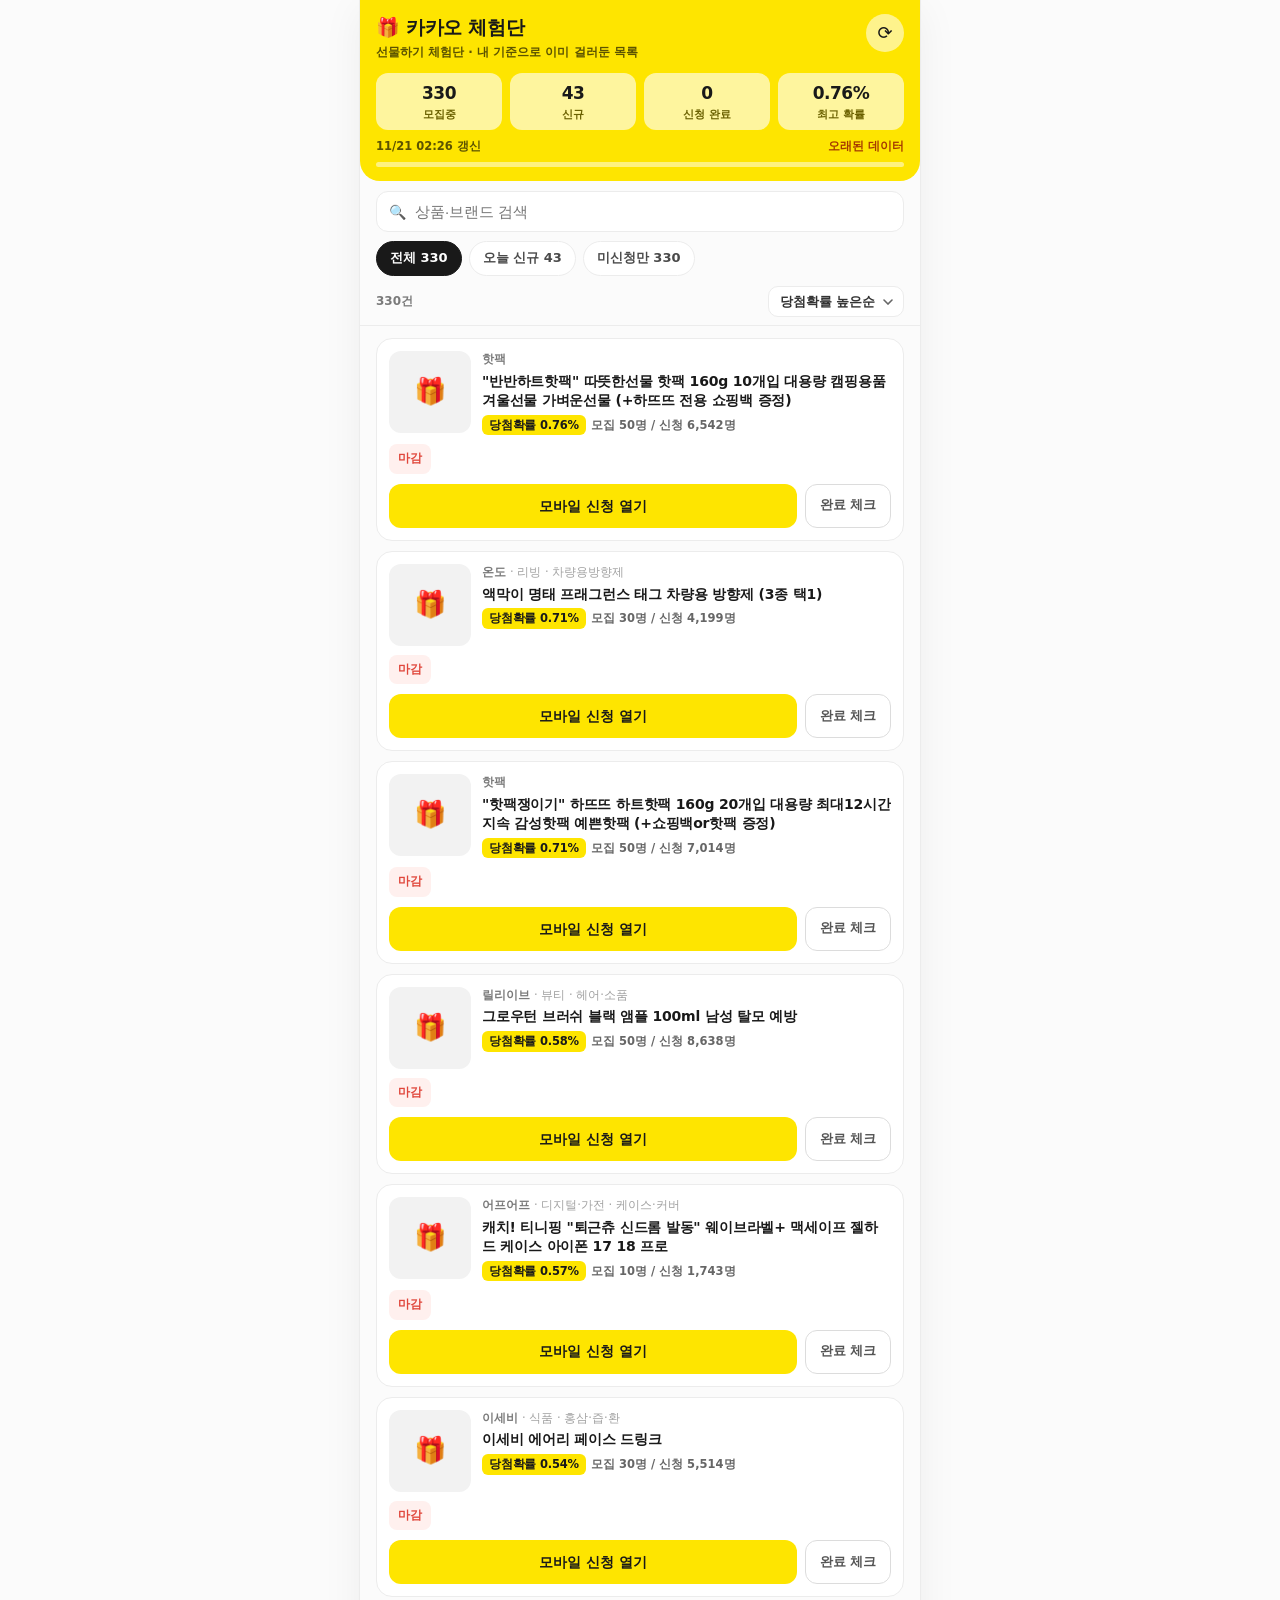
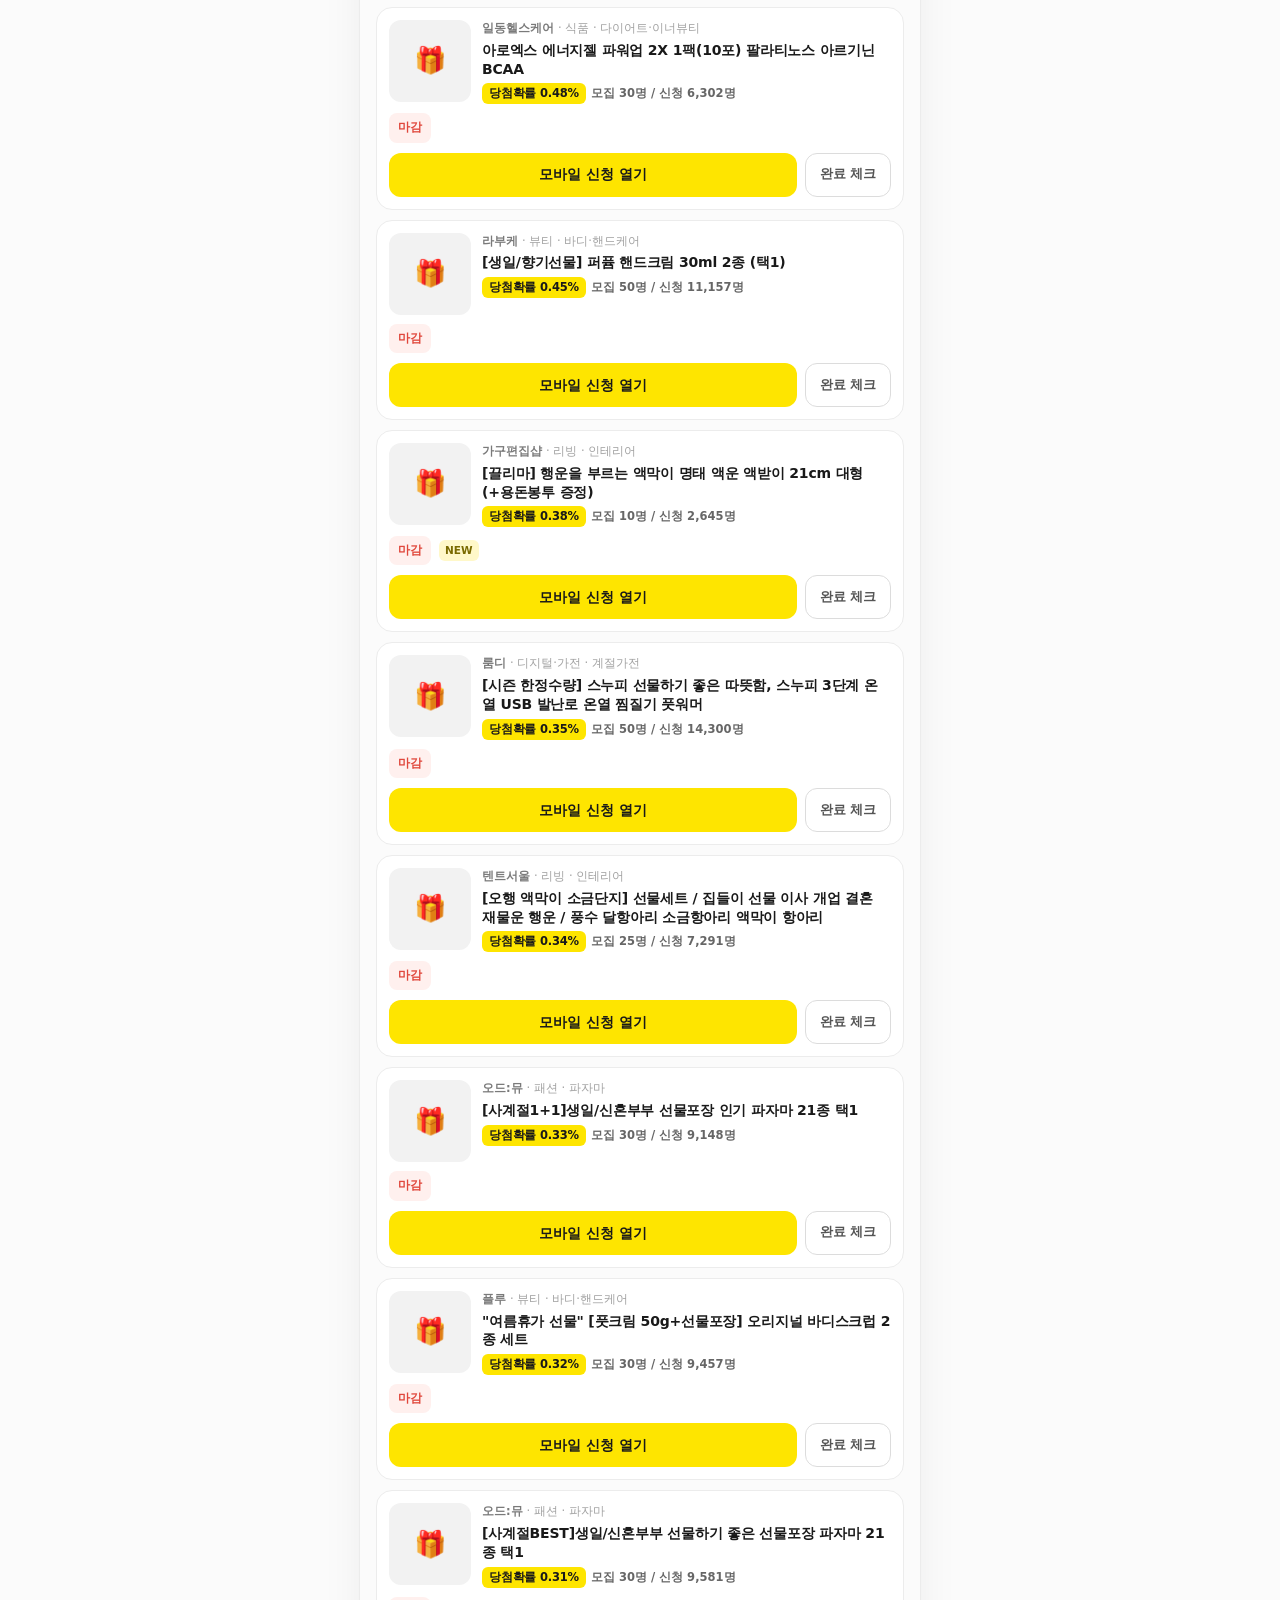
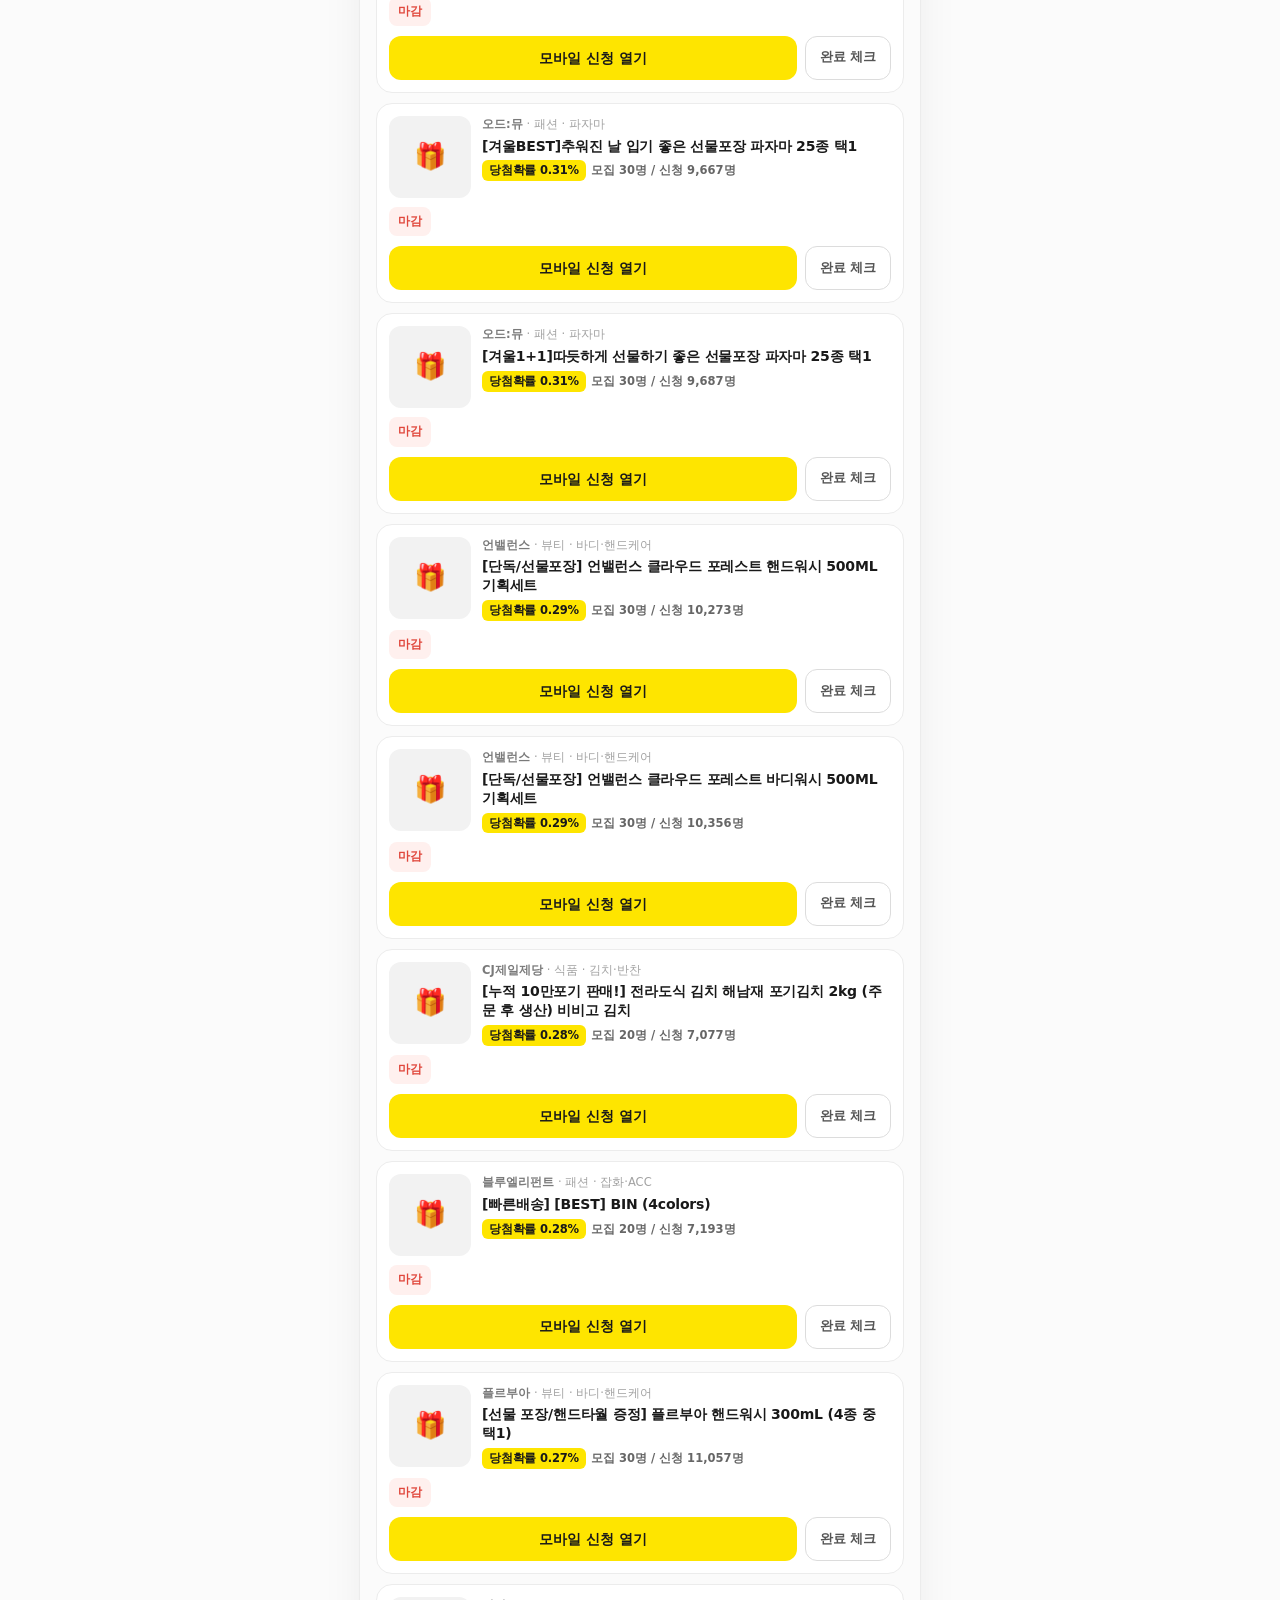
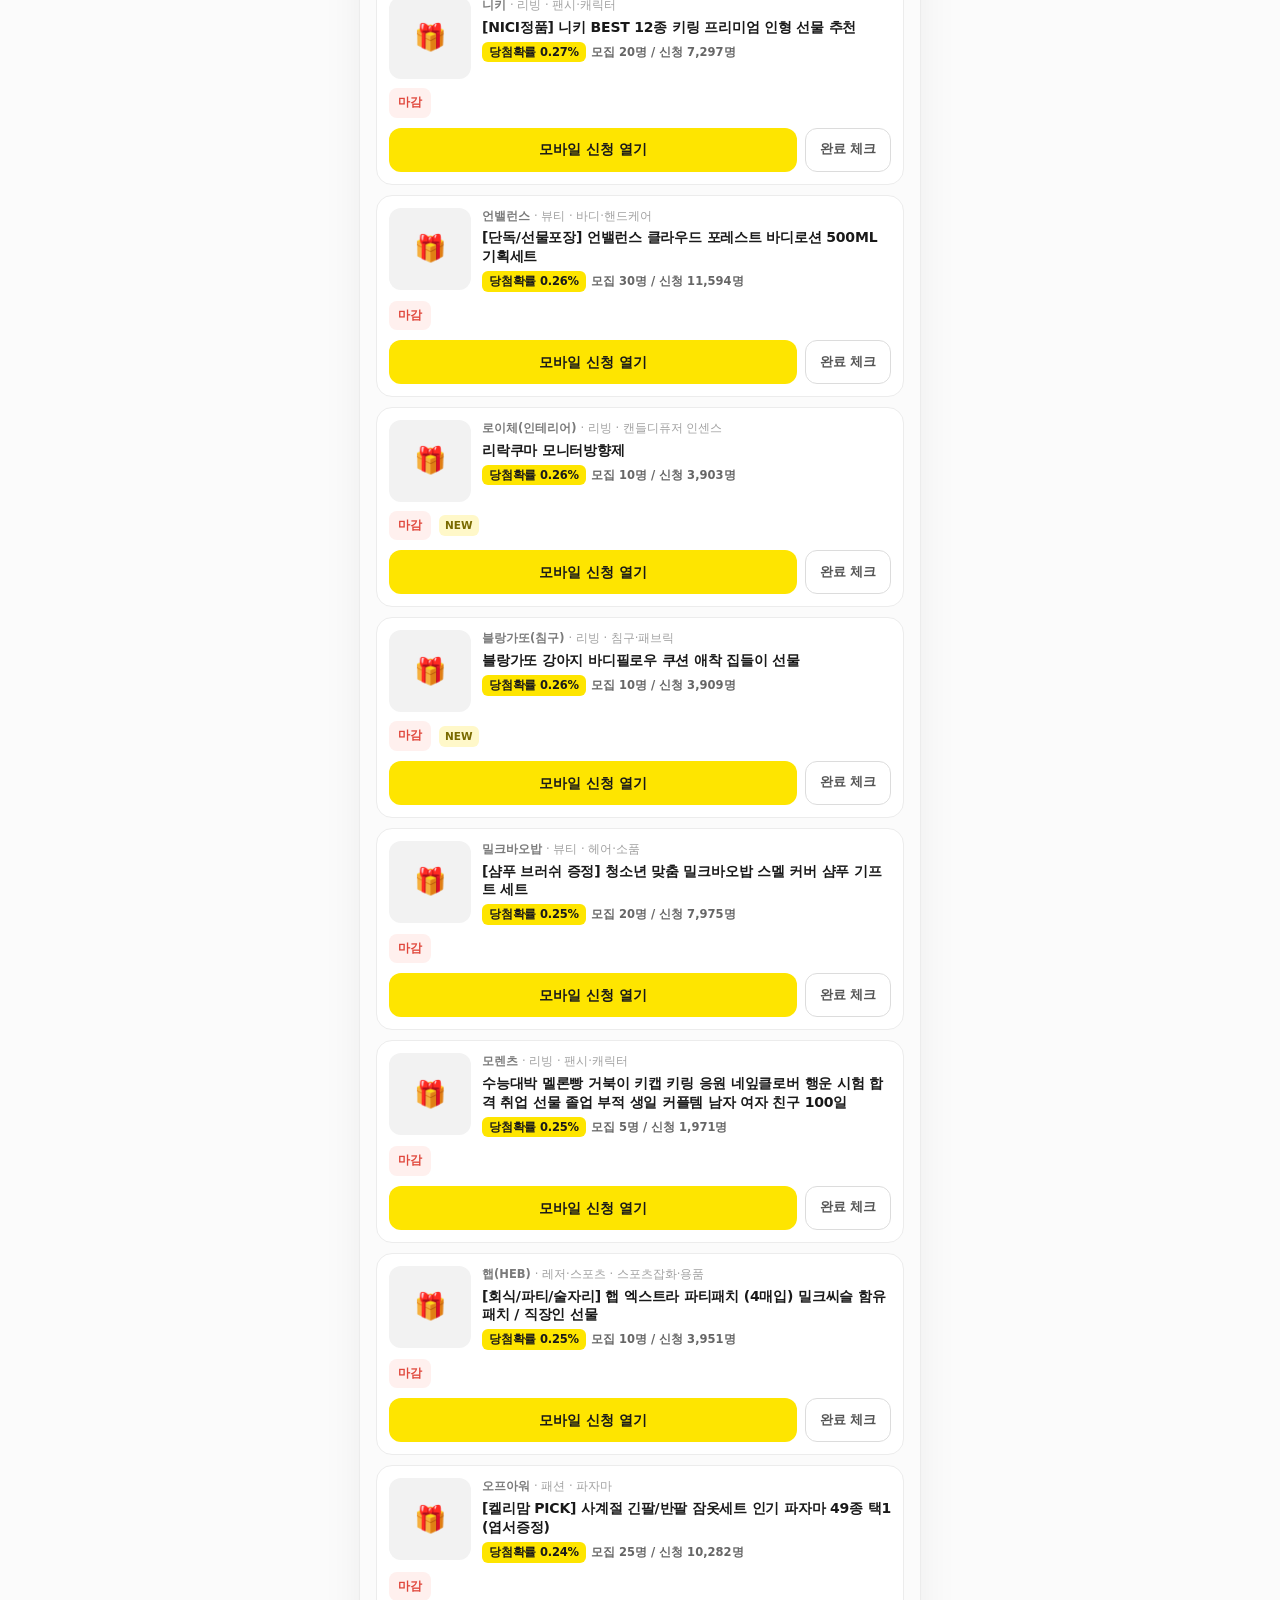
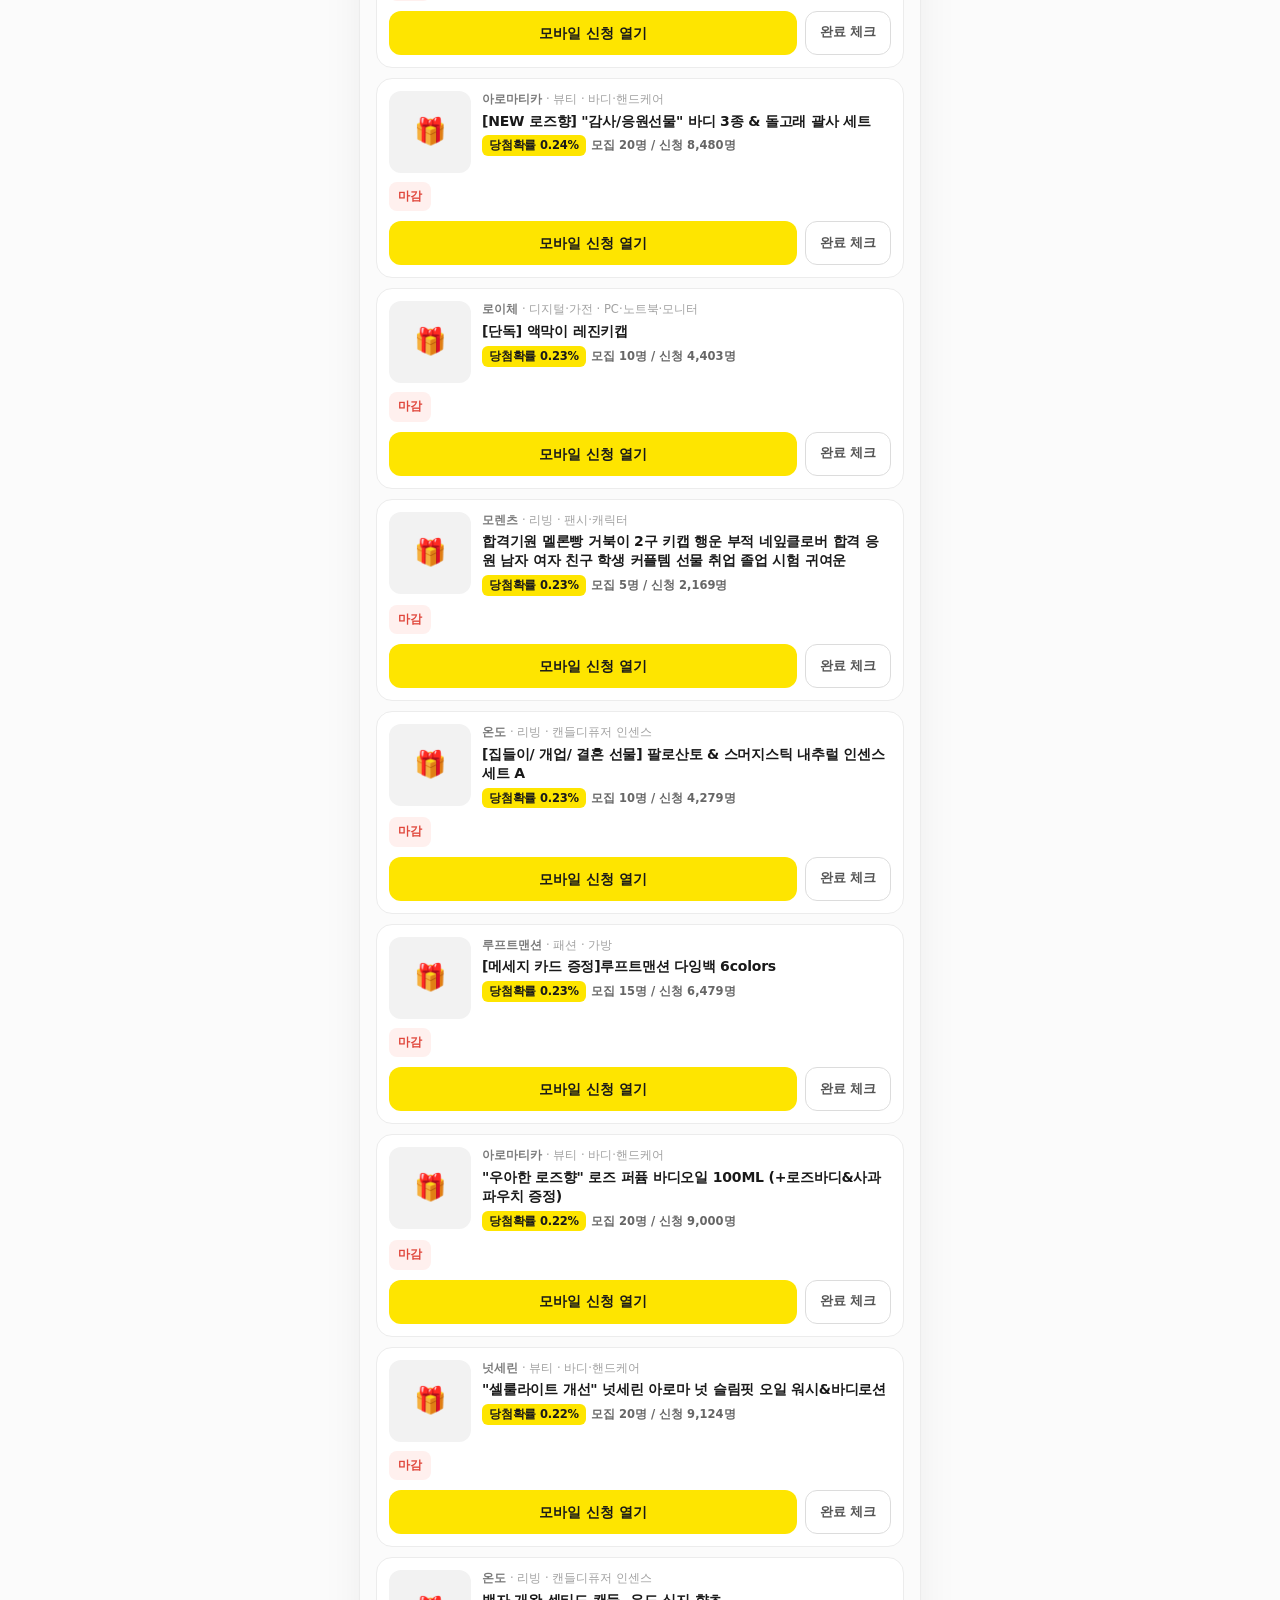
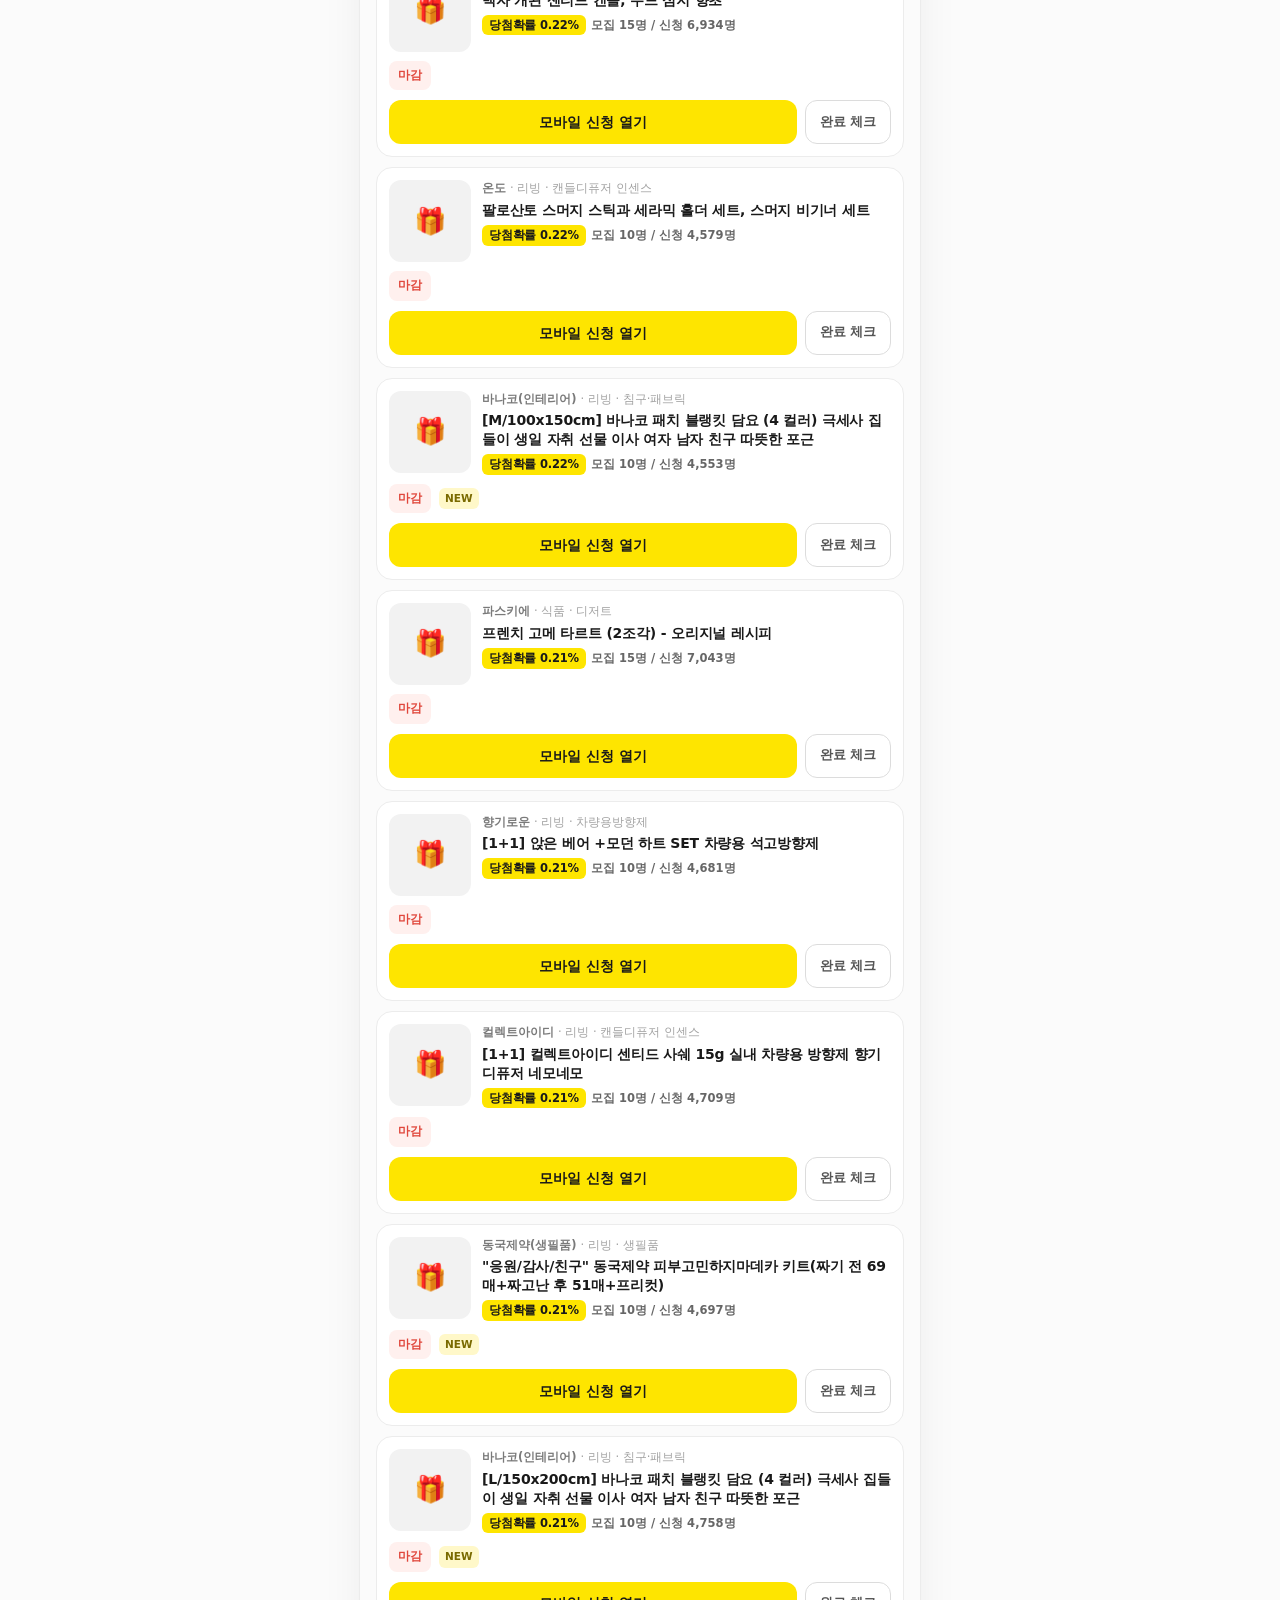
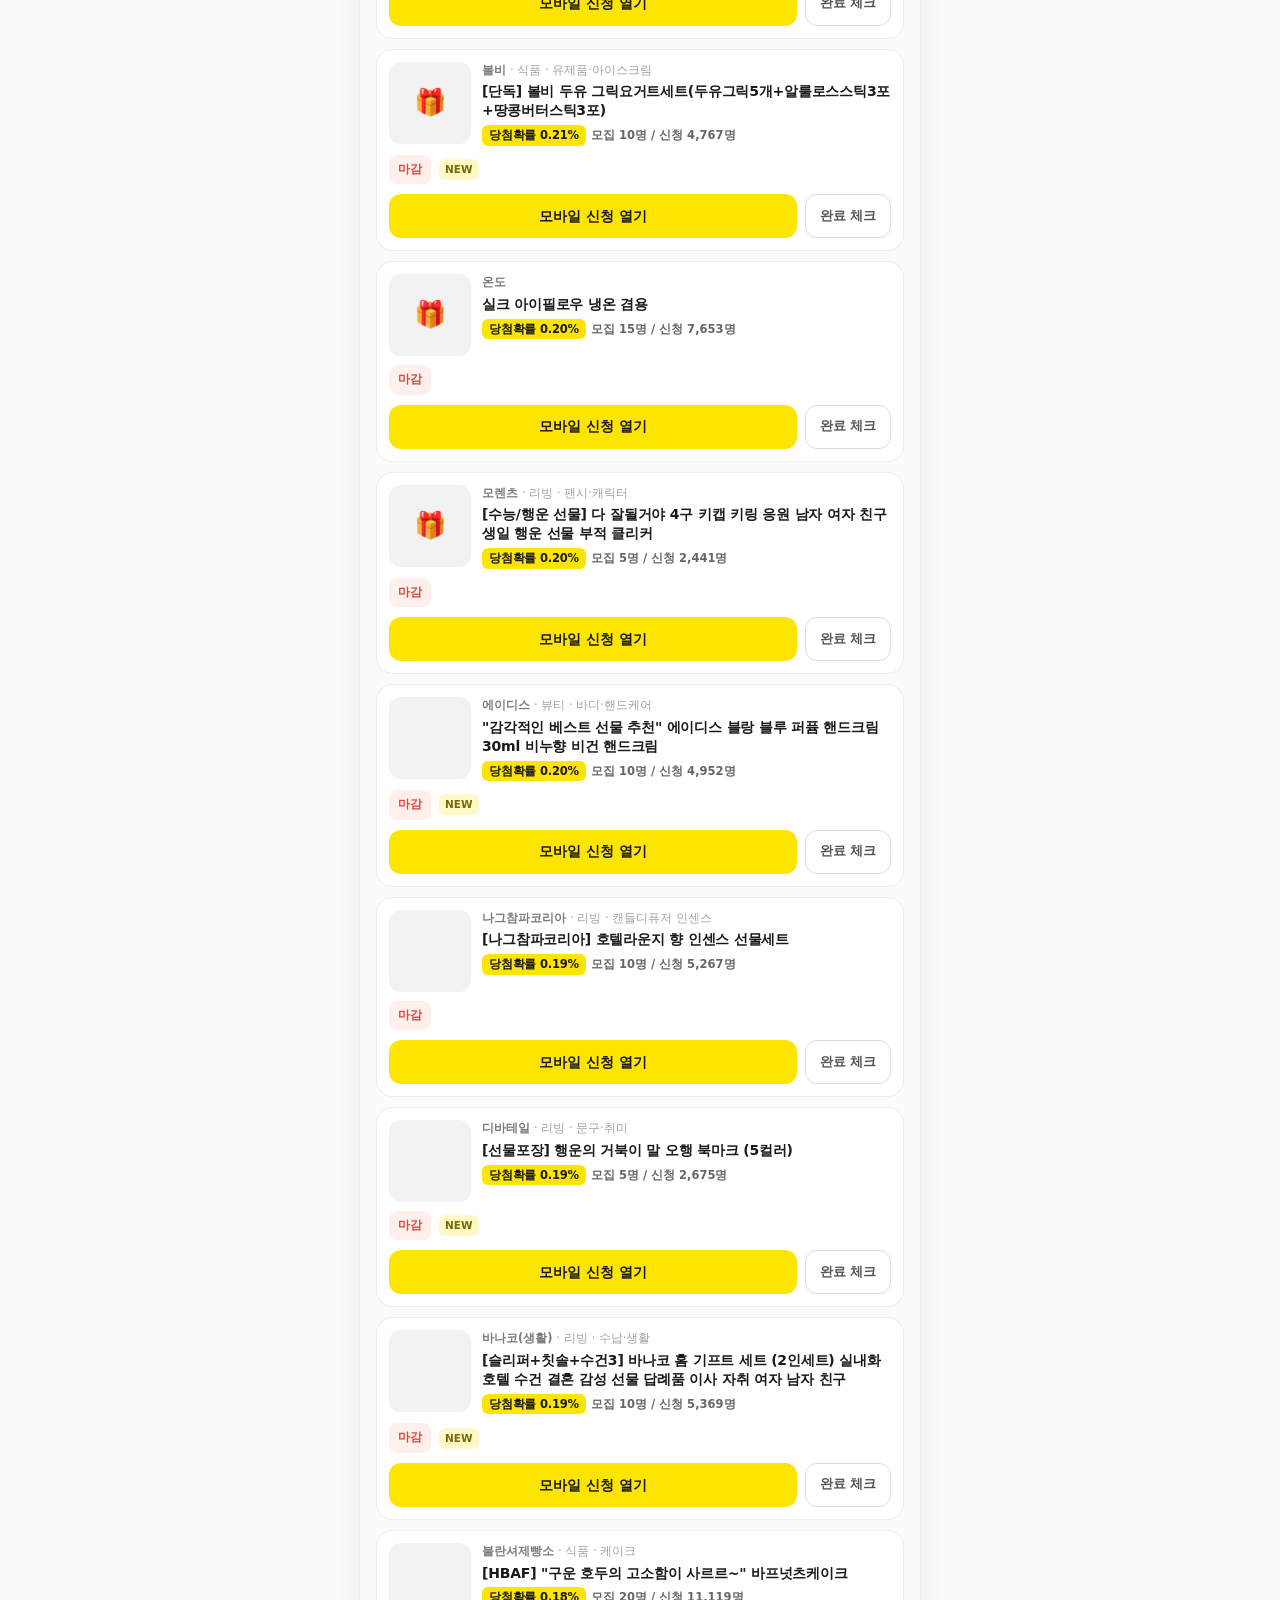
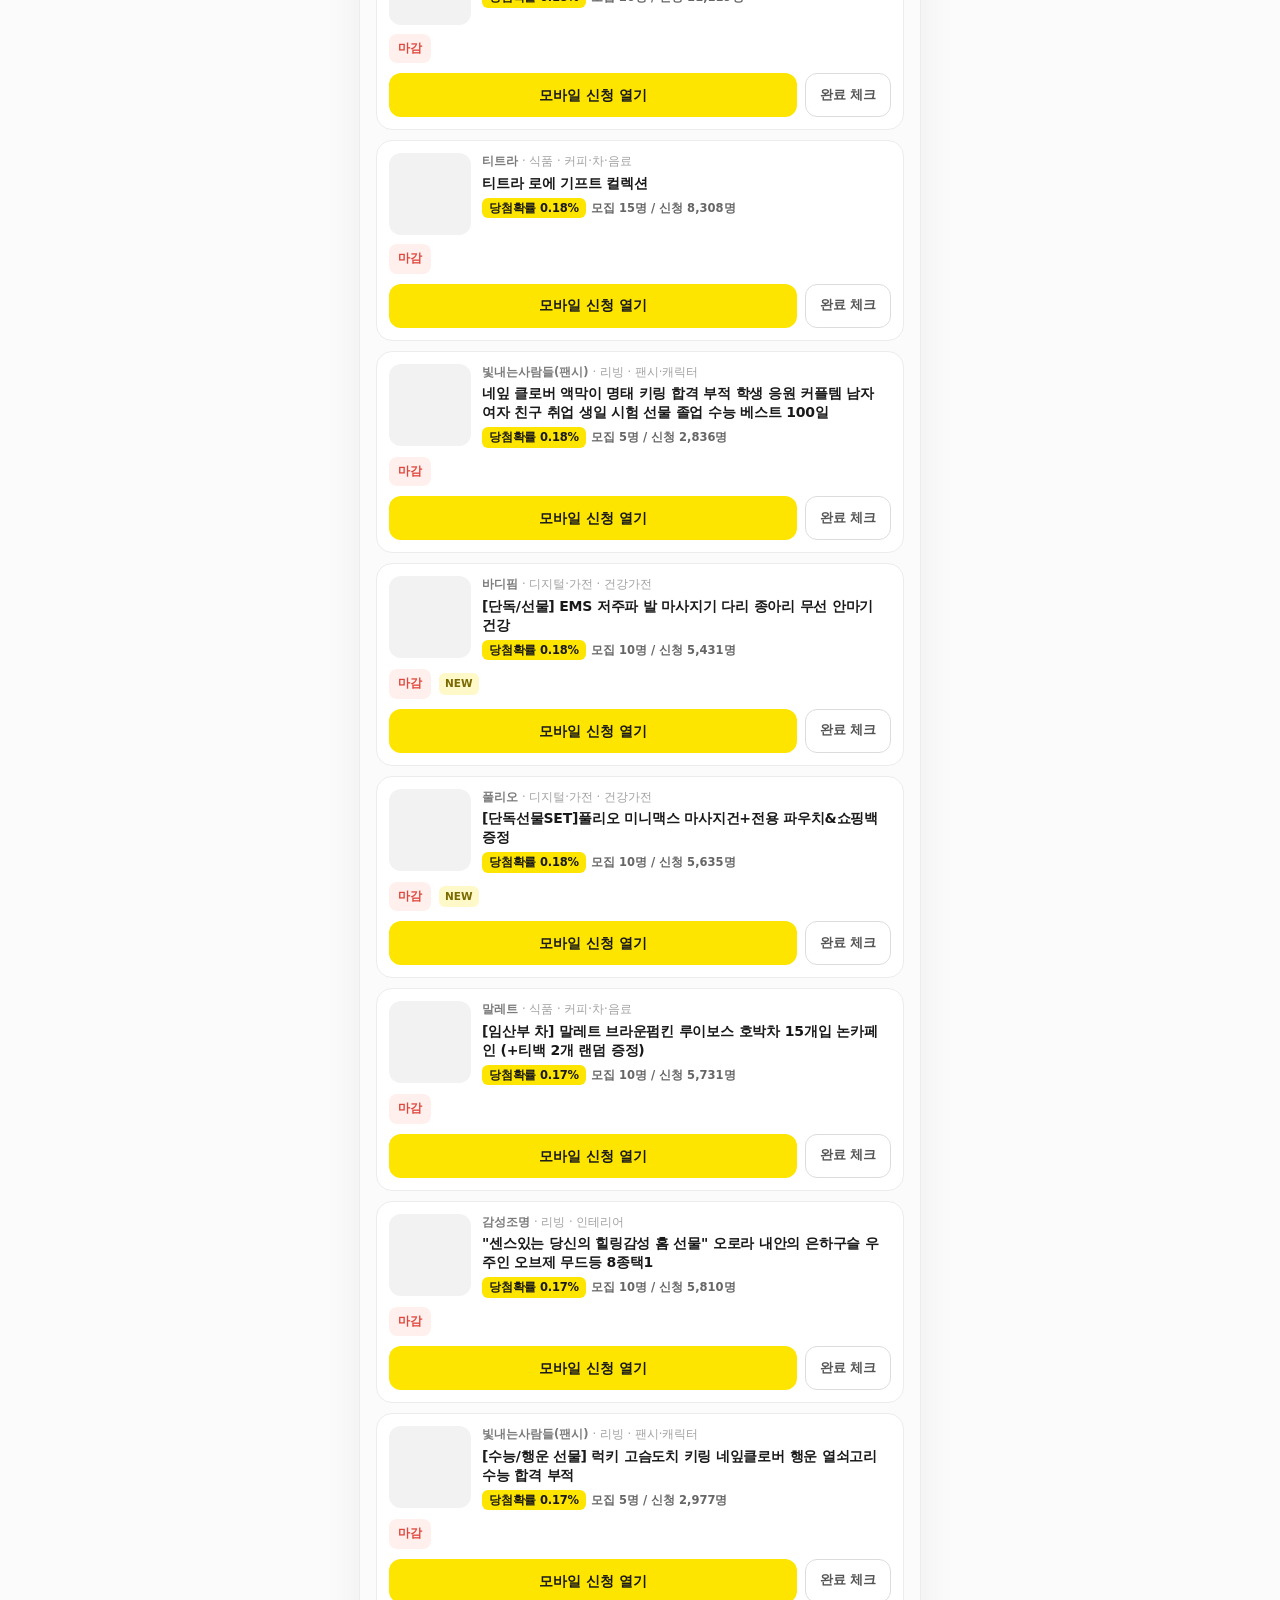
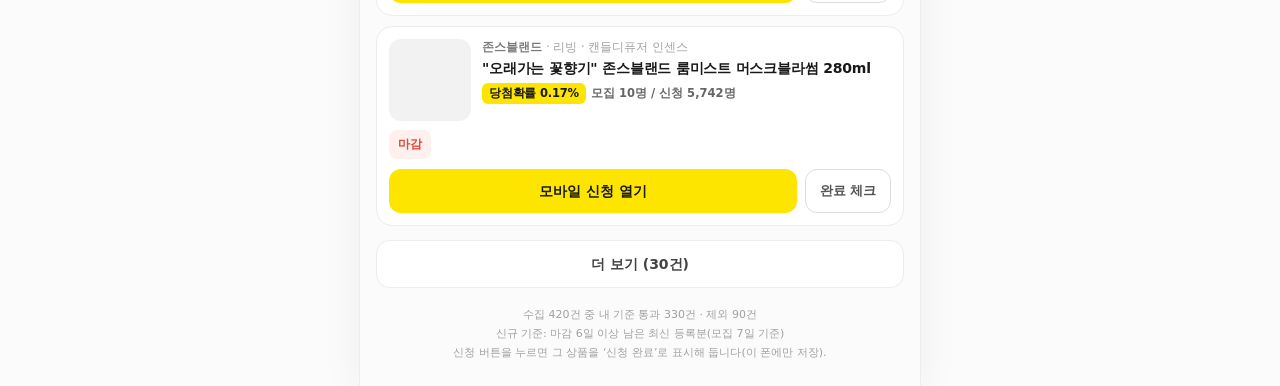
==== index.html @ 6af4c64e "feat: 카카오 체험단 모바일 피드 웹앱 (PWA·자동 갱신 스크립트 포함)" ====
<!doctype html>
<html lang="ko">
<head>
<meta charset="utf-8">
<meta name="viewport" content="width=device-width, initial-scale=1, viewport-fit=cover">
<meta name="theme-color" content="#FEE500">
<meta name="description" content="카카오 선물하기 체험단 모집 목록을 당첨확률·마감일과 함께 보는 모바일 피드">
<title>카카오 체험단 피드</title>
<link rel="manifest" href="manifest.json">
<link rel="icon" href="icons/icon.svg" type="image/svg+xml">
<link rel="apple-touch-icon" href="icons/icon-192.png">
<meta name="apple-mobile-web-app-capable" content="yes">
<meta name="apple-mobile-web-app-title" content="체험단">
<link rel="stylesheet" href="styles.css">
</head>
<body>
<header>
  <div class="hd-row">
    <div>
      <h1>🎁 카카오 체험단</h1>
      <p class="sub">선물하기 체험단 · 내 기준으로 이미 걸러둔 목록</p>
    </div>
    <button id="refresh" type="button" aria-label="새로고침" title="새로고침">⟳</button>
  </div>
  <div class="stats">
    <div class="stat"><span class="v" id="stTotal">–</span><span class="k">모집중</span></div>
    <div class="stat"><span class="v" id="stNew">–</span><span class="k">신규</span></div>
    <div class="stat"><span class="v" id="stDone">0</span><span class="k">신청 완료</span></div>
    <div class="stat"><span class="v" id="stBest">–</span><span class="k">최고 확률</span></div>
  </div>
  <div class="meta">
    <span id="updatedAt">불러오는 중…</span>
    <span id="staleNote" class="warn" hidden>오래된 데이터</span>
  </div>
  <div class="bar" aria-hidden="true"><i id="progressBar"></i></div>
</header>

<div class="toolbar">
  <div class="search" id="searchWrap">
    <span class="ico" aria-hidden="true">🔍</span>
    <input id="q" type="search" placeholder="상품·브랜드 검색" autocomplete="off" enterkeyhint="search" aria-label="검색">
    <button class="clear" id="qClear" type="button" aria-label="검색어 지우기">✕</button>
  </div>
  <div class="chips" role="tablist" aria-label="필터">
    <button class="chip on" type="button" role="tab" aria-selected="true" data-filter="all">전체 <b id="cAll">0</b></button>
    <button class="chip" type="button" role="tab" aria-selected="false" data-filter="new">오늘 신규 <b id="cNew">0</b></button>
    <button class="chip" type="button" role="tab" aria-selected="false" data-filter="todo">미신청만 <b id="cTodo">0</b></button>
  </div>
  <div class="sortrow">
    <span class="count" id="shownCount">–</span>
    <select id="sort" aria-label="정렬">
      <option value="rate">당첨확률 높은순</option>
      <option value="recruit">모집인원 많은순</option>
      <option value="deadline">마감임박순</option>
    </select>
  </div>
</div>

<main id="list" aria-live="polite"></main>
<div class="empty" id="empty" hidden></div>
<button id="more" type="button" hidden>더 보기</button>
<noscript><p class="empty">이 페이지는 자바스크립트가 필요합니다.</p></noscript>
<footer id="foot"></footer>
<div id="toast" role="status" aria-live="polite"></div>

<script src="app.js" defer></script>
</body>
</html>
---- styles.css ----
/* 카카오 체험단 피드 — 스타일 (모바일 퍼스트, 화이트 + 카카오 옐로우) */
:root{
  --kakao:#FEE500; --kakao-dark:#F2D500; --ink:#191919; --muted:#7a7a7a;
  --line:#ececec; --bg:#fbfbfb; --card:#ffffff; --red:#e0473c; --green:#12805c;
  --safe-b: env(safe-area-inset-bottom, 0px);
}
*{box-sizing:border-box;-webkit-tap-highlight-color:transparent}
html,body{margin:0;padding:0}
body{
  background:var(--bg); color:var(--ink);
  max-width:560px; margin:0 auto;
  font-family:-apple-system,BlinkMacSystemFont,"Apple SD Gothic Neo","Malgun Gothic","Noto Sans KR",system-ui,sans-serif;
  font-size:15px; line-height:1.45;
  -webkit-text-size-adjust:100%;
  padding-bottom:calc(24px + var(--safe-b));
}
@media (min-width:600px){
  body{box-shadow:0 0 0 1px var(--line), 0 8px 40px rgba(0,0,0,.06); min-height:100vh}
}
a{color:inherit;text-decoration:none}
button{font:inherit;color:inherit}

/* ── 헤더 ───────────────────────────── */
header{
  background:var(--kakao);
  padding:calc(env(safe-area-inset-top,0px) + 14px) 16px 14px;
  border-radius:0 0 20px 20px;
}
.hd-row{display:flex;align-items:flex-start;justify-content:space-between;gap:10px}
h1{margin:0;font-size:19px;font-weight:800;letter-spacing:-.3px}
.sub{margin:2px 0 0;font-size:12px;color:#5c5300;font-weight:600}
#refresh{
  flex:0 0 auto;width:38px;height:38px;border-radius:50%;border:0;
  background:rgba(255,255,255,.55);font-size:18px;line-height:1;
  display:flex;align-items:center;justify-content:center;transition:transform .3s
}
#refresh.spin{transform:rotate(360deg)}
.stats{display:grid;grid-template-columns:repeat(4,1fr);gap:8px;margin-top:12px}
.stat{background:rgba(255,255,255,.62);border-radius:12px;padding:8px 6px;text-align:center}
.stat .v{display:block;font-size:17px;font-weight:800;letter-spacing:-.5px}
.stat .k{display:block;font-size:10.5px;color:#6b6100;font-weight:600;margin-top:1px}
.meta{display:flex;justify-content:space-between;gap:8px;margin-top:8px;font-size:11.5px;color:#5c5300;font-weight:600}
.meta .warn{color:#a63a00}
.bar{height:5px;border-radius:3px;background:rgba(255,255,255,.5);margin-top:8px;overflow:hidden}
.bar > i{display:block;height:100%;width:0;background:var(--ink);border-radius:3px;transition:width .3s}

/* ── 툴바 ───────────────────────────── */
.toolbar{
  position:sticky; top:0; z-index:20; background:var(--bg);
  padding:10px 16px 8px; border-bottom:1px solid var(--line);
}
.search{position:relative}
.search input{
  width:100%; padding:11px 36px 11px 38px; border:1px solid var(--line); border-radius:12px;
  background:#fff; font-size:15px; outline:none; color:var(--ink)
}
.search input:focus{border-color:var(--kakao-dark); box-shadow:0 0 0 3px rgba(254,229,0,.35)}
.search .ico{position:absolute;left:13px;top:50%;transform:translateY(-50%);font-size:14px;color:var(--muted)}
.search .clear{
  position:absolute;right:6px;top:50%;transform:translateY(-50%);width:28px;height:28px;border:0;
  background:transparent;color:var(--muted);font-size:16px;display:none
}
.search.has-text .clear{display:block}
.chips{display:flex;gap:7px;margin-top:9px;overflow-x:auto;scrollbar-width:none;padding-bottom:2px}
.chips::-webkit-scrollbar{display:none}
.chip{
  flex:0 0 auto; border:1px solid var(--line); background:#fff; color:#4a4a4a;
  border-radius:999px; padding:7px 13px; font-size:13px; font-weight:600; white-space:nowrap
}
.chip b{font-weight:800}
.chip.on{background:var(--ink); border-color:var(--ink); color:#fff}
.chip.on.new-on{background:var(--kakao); border-color:var(--kakao); color:var(--ink)}
.sortrow{display:flex;align-items:center;justify-content:space-between;gap:8px;margin-top:8px}
.count{font-size:12px;color:var(--muted);font-weight:600}
select{
  appearance:none; -webkit-appearance:none; border:1px solid var(--line); background:#fff; border-radius:10px;
  padding:7px 28px 7px 11px; font-size:13px; font-weight:600; color:#333;
  background-image:url("data:image/svg+xml;utf8,<svg xmlns='http://www.w3.org/2000/svg' width='10' height='6'><path d='M1 1l4 4 4-4' stroke='%23666' stroke-width='1.6' fill='none' stroke-linecap='round'/></svg>");
  background-repeat:no-repeat; background-position:right 10px center
}

/* ── 카드 ───────────────────────────── */
main{padding:12px 16px 0; display:flex; flex-direction:column; gap:10px}
.card{
  background:var(--card); border:1px solid var(--line); border-radius:16px; padding:12px;
  position:relative; overflow:hidden
}
.card.is-done{border-color:#d7eee5; background:#f7fffb}
.top{display:grid; grid-template-columns:82px minmax(0,1fr); gap:11px}
.thumb{
  width:82px; height:82px; border-radius:12px; object-fit:cover; background:#f2f2f2; display:block
}
.thumb-ph{
  width:82px;height:82px;border-radius:12px;background:#f2f2f2;display:flex;align-items:center;
  justify-content:center;font-size:26px
}
.info{min-width:0;display:flex;flex-direction:column;gap:4px}
.brand{
  font-size:11.5px;color:var(--muted);font-weight:700;display:flex;gap:4px;align-items:center;
  white-space:nowrap;overflow:hidden;text-overflow:ellipsis
}
.brand .cat{font-weight:500;color:#a2a2a2;overflow:hidden;text-overflow:ellipsis}
.title{
  margin:0; font-size:14px; font-weight:600; line-height:1.35; letter-spacing:-.2px;
  display:-webkit-box; -webkit-line-clamp:2; -webkit-box-orient:vertical; overflow:hidden
}
.nums{display:flex;flex-wrap:wrap;gap:5px;align-items:center;margin-top:1px}
.rate{
  background:var(--kakao); color:var(--ink); font-weight:800; font-size:11.5px;
  padding:2px 7px; border-radius:6px; letter-spacing:-.2px
}
.rate.low{background:#fff3c4}
.people{font-size:11.5px;color:#666;font-weight:600}
.row{display:flex;align-items:center;gap:8px;margin-top:9px}
.dday{
  font-size:12px;font-weight:800;color:#444;background:#f3f3f3;border-radius:8px;padding:6px 9px;white-space:nowrap
}
.dday.soon{background:#fff0ee;color:var(--red)}
.dday.today{background:var(--red);color:#fff}
.newtag{
  font-size:10.5px;font-weight:800;color:#7a6a00;background:#fff8c9;border-radius:6px;padding:3px 6px
}
.actions{display:grid;grid-template-columns:minmax(0,1fr) auto;gap:8px;margin-top:10px}
.open{
  display:flex;align-items:center;justify-content:center;gap:6px;min-height:44px;
  background:var(--kakao); border-radius:12px; font-size:14px; font-weight:800; color:var(--ink);
  border:0; transition:background .15s
}
.open:active{background:var(--kakao-dark)}
.toggle{
  min-width:86px;min-height:44px;border-radius:12px;border:1px solid #dcdcdc;background:#fff;
  font-size:13px;font-weight:700;color:#555;display:flex;align-items:center;justify-content:center;gap:4px;padding:0 12px
}
.toggle[aria-pressed="true"]{background:var(--green);border-color:var(--green);color:#fff}
.doneflag{
  position:absolute;top:0;right:0;background:var(--green);color:#fff;font-size:10.5px;font-weight:800;
  padding:3px 9px;border-radius:0 15px 0 10px
}

/* ── 하단 ───────────────────────────── */
#more{
  display:block;width:calc(100% - 32px);margin:14px 16px 8px;min-height:48px;border-radius:14px;
  border:1px solid var(--line);background:#fff;font-size:14px;font-weight:700;color:#444
}
#more[hidden]{display:none}
.empty{margin:36px 16px;text-align:center;color:var(--muted);font-size:13.5px;line-height:1.7}
.empty .big{font-size:30px;display:block;margin-bottom:8px}
footer{margin:18px 16px 0;color:#a0a0a0;font-size:11px;line-height:1.7;text-align:center}
footer a{color:#8a8a8a;text-decoration:underline}

#toast{
  position:fixed;left:50%;bottom:calc(20px + var(--safe-b));transform:translate(-50%,20px);
  background:rgba(25,25,25,.94);color:#fff;font-size:13px;font-weight:600;padding:11px 14px;
  border-radius:12px;display:flex;align-items:center;gap:12px;max-width:calc(100% - 32px);
  opacity:0;pointer-events:none;transition:opacity .2s,transform .2s;z-index:50
}
#toast.show{opacity:1;transform:translate(-50%,0);pointer-events:auto}
#toast button{background:none;border:0;color:var(--kakao);font-weight:800;font-size:13px;padding:0}
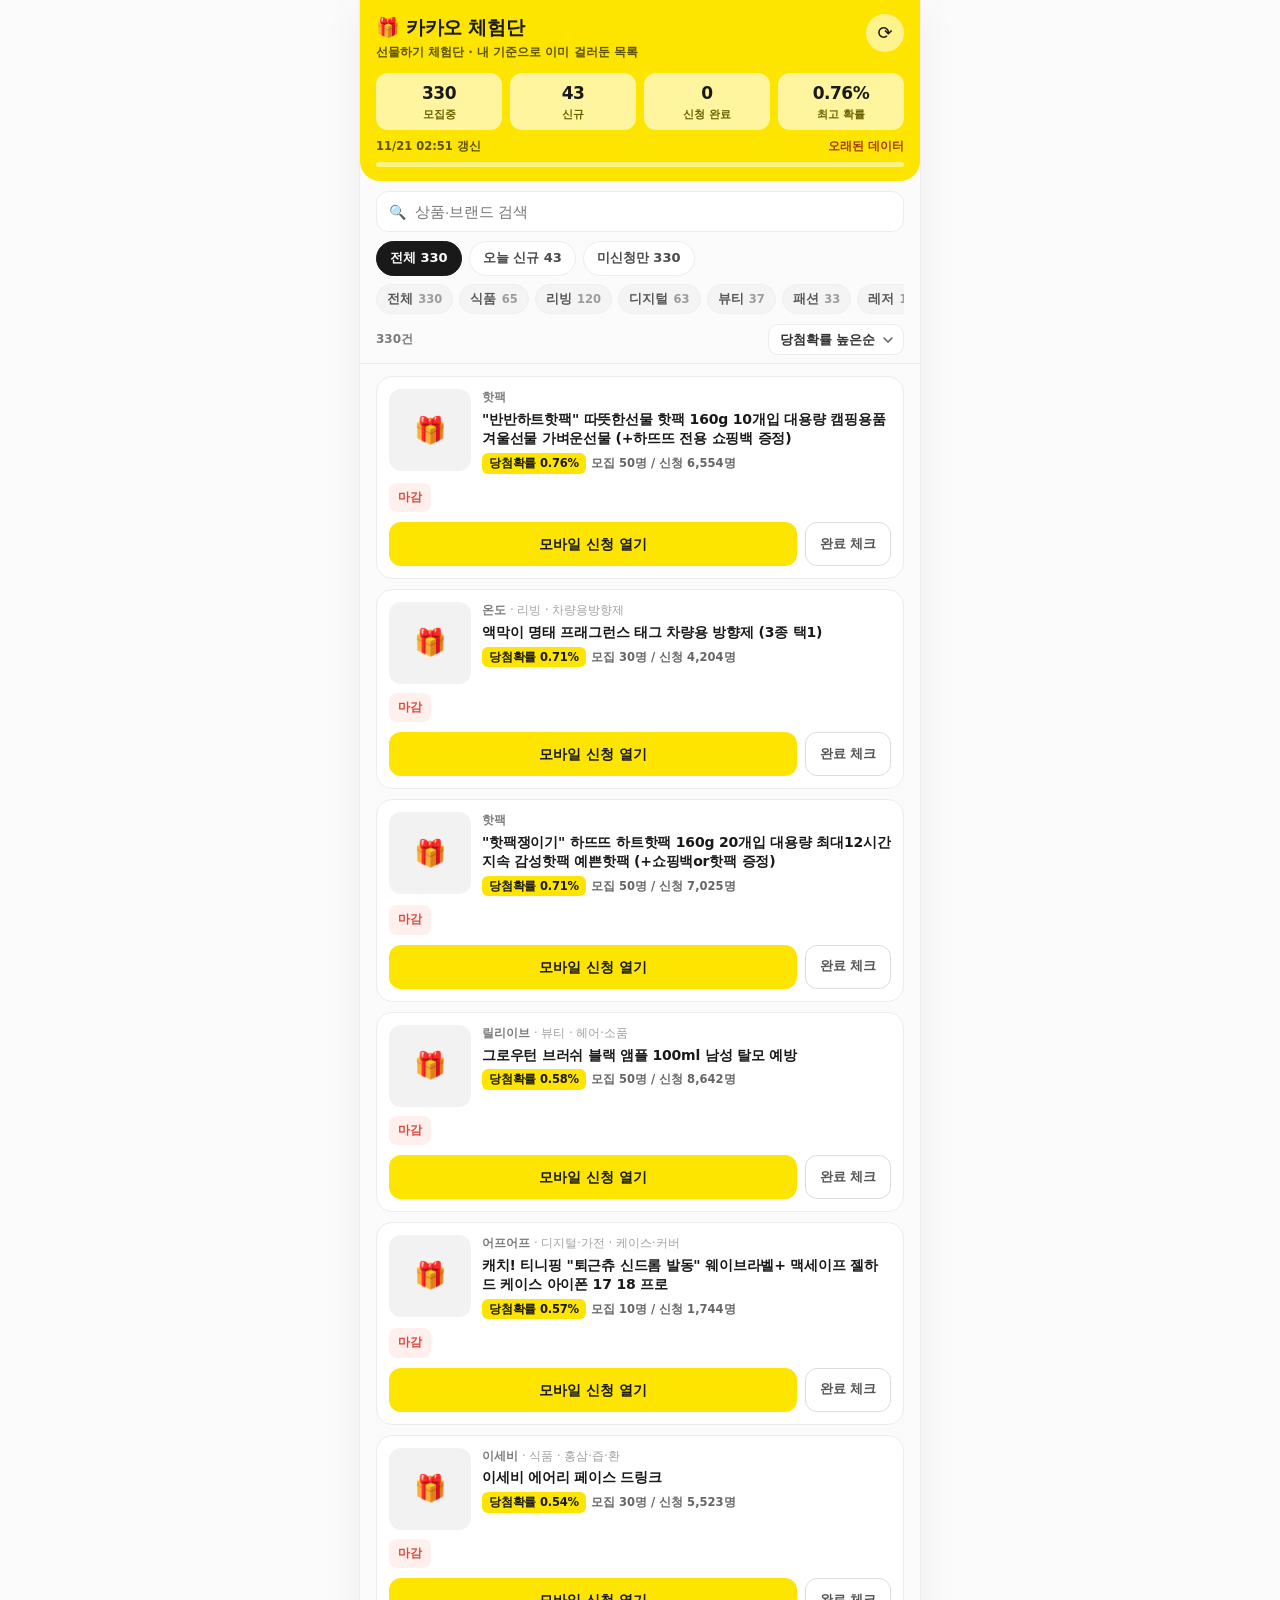
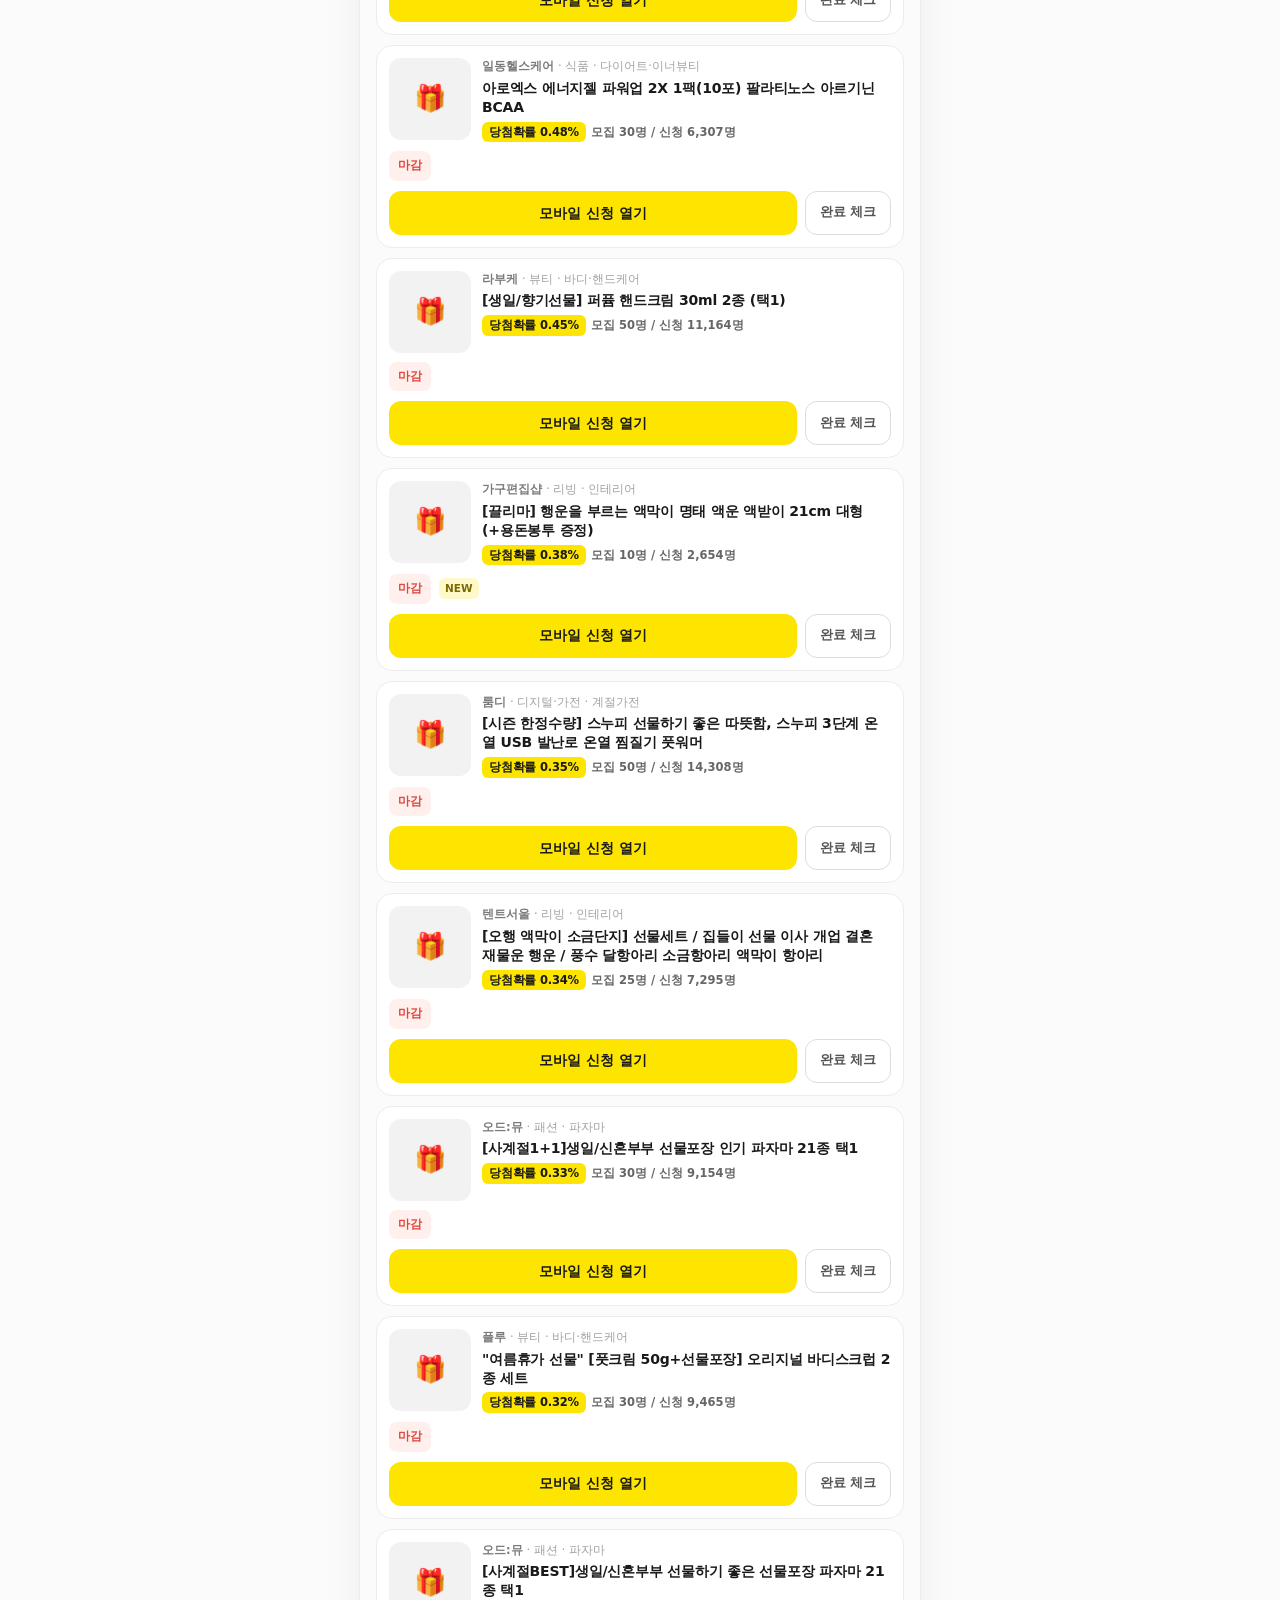
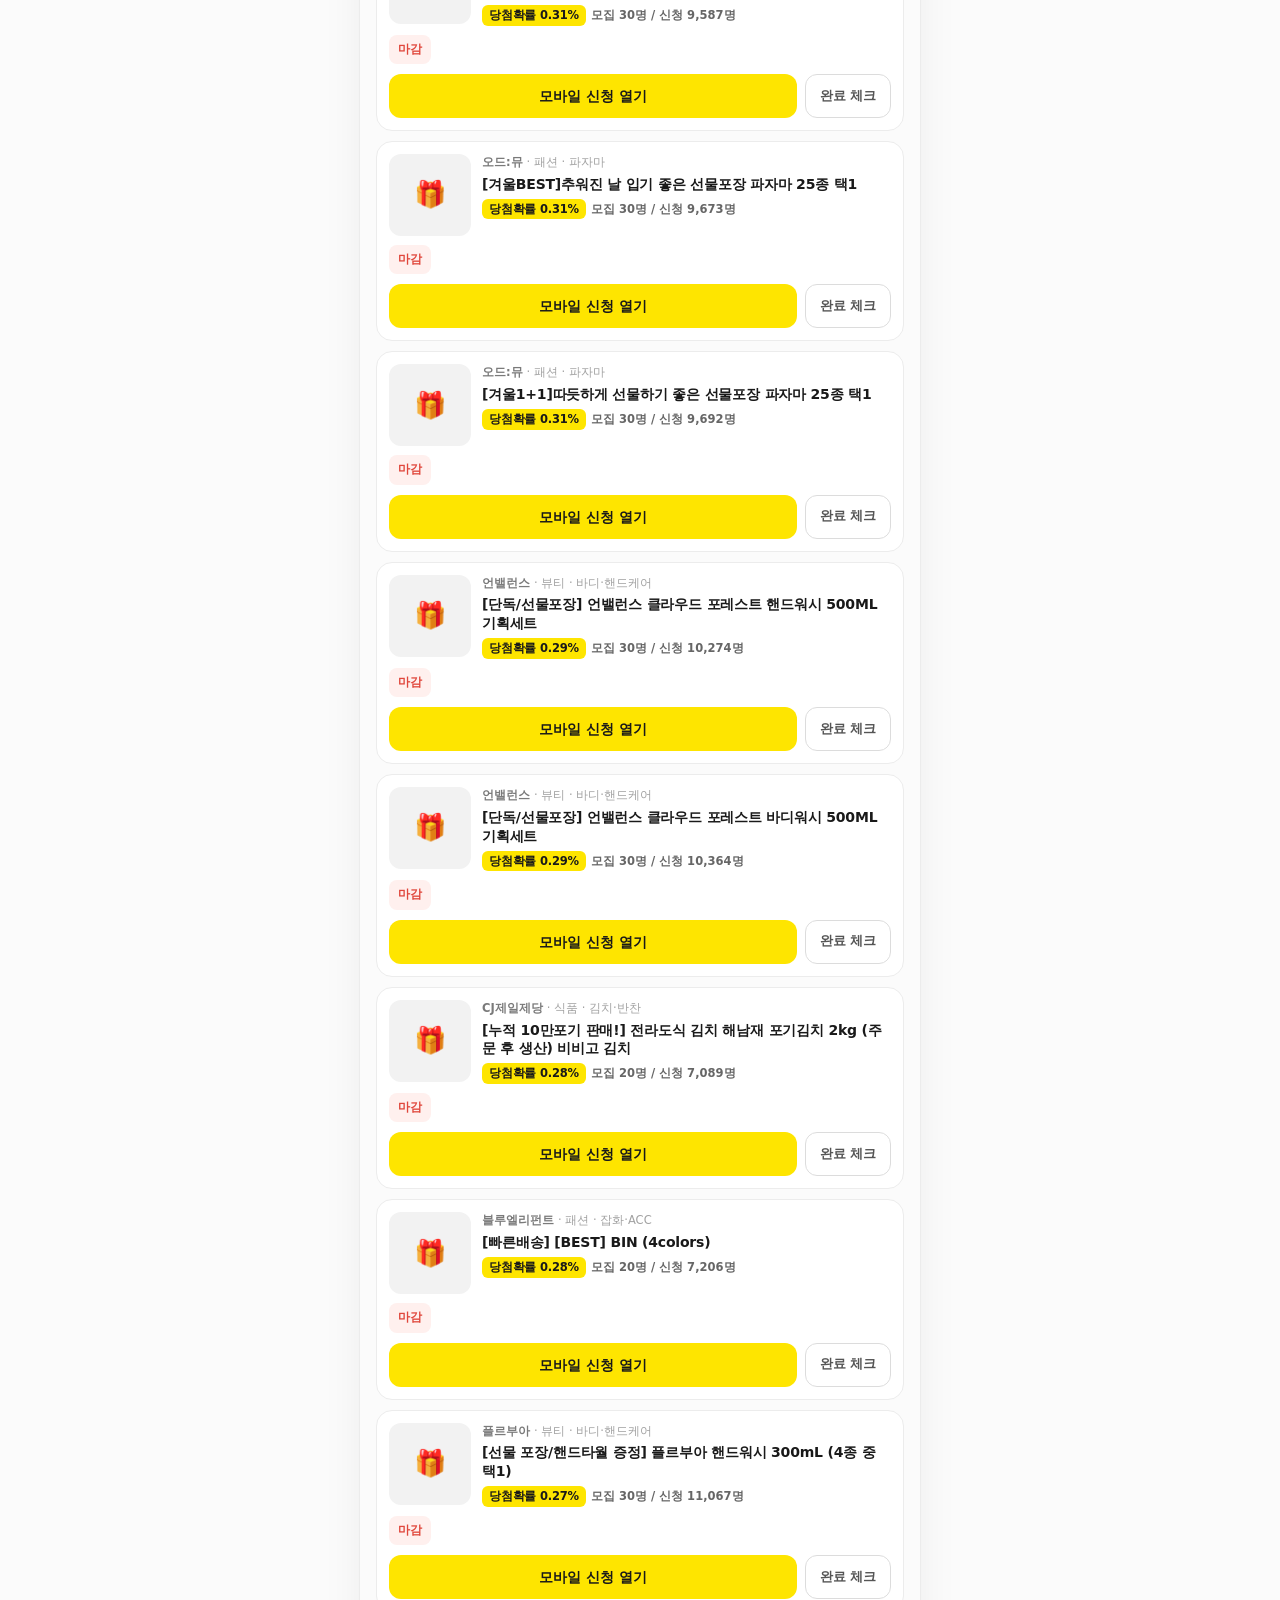
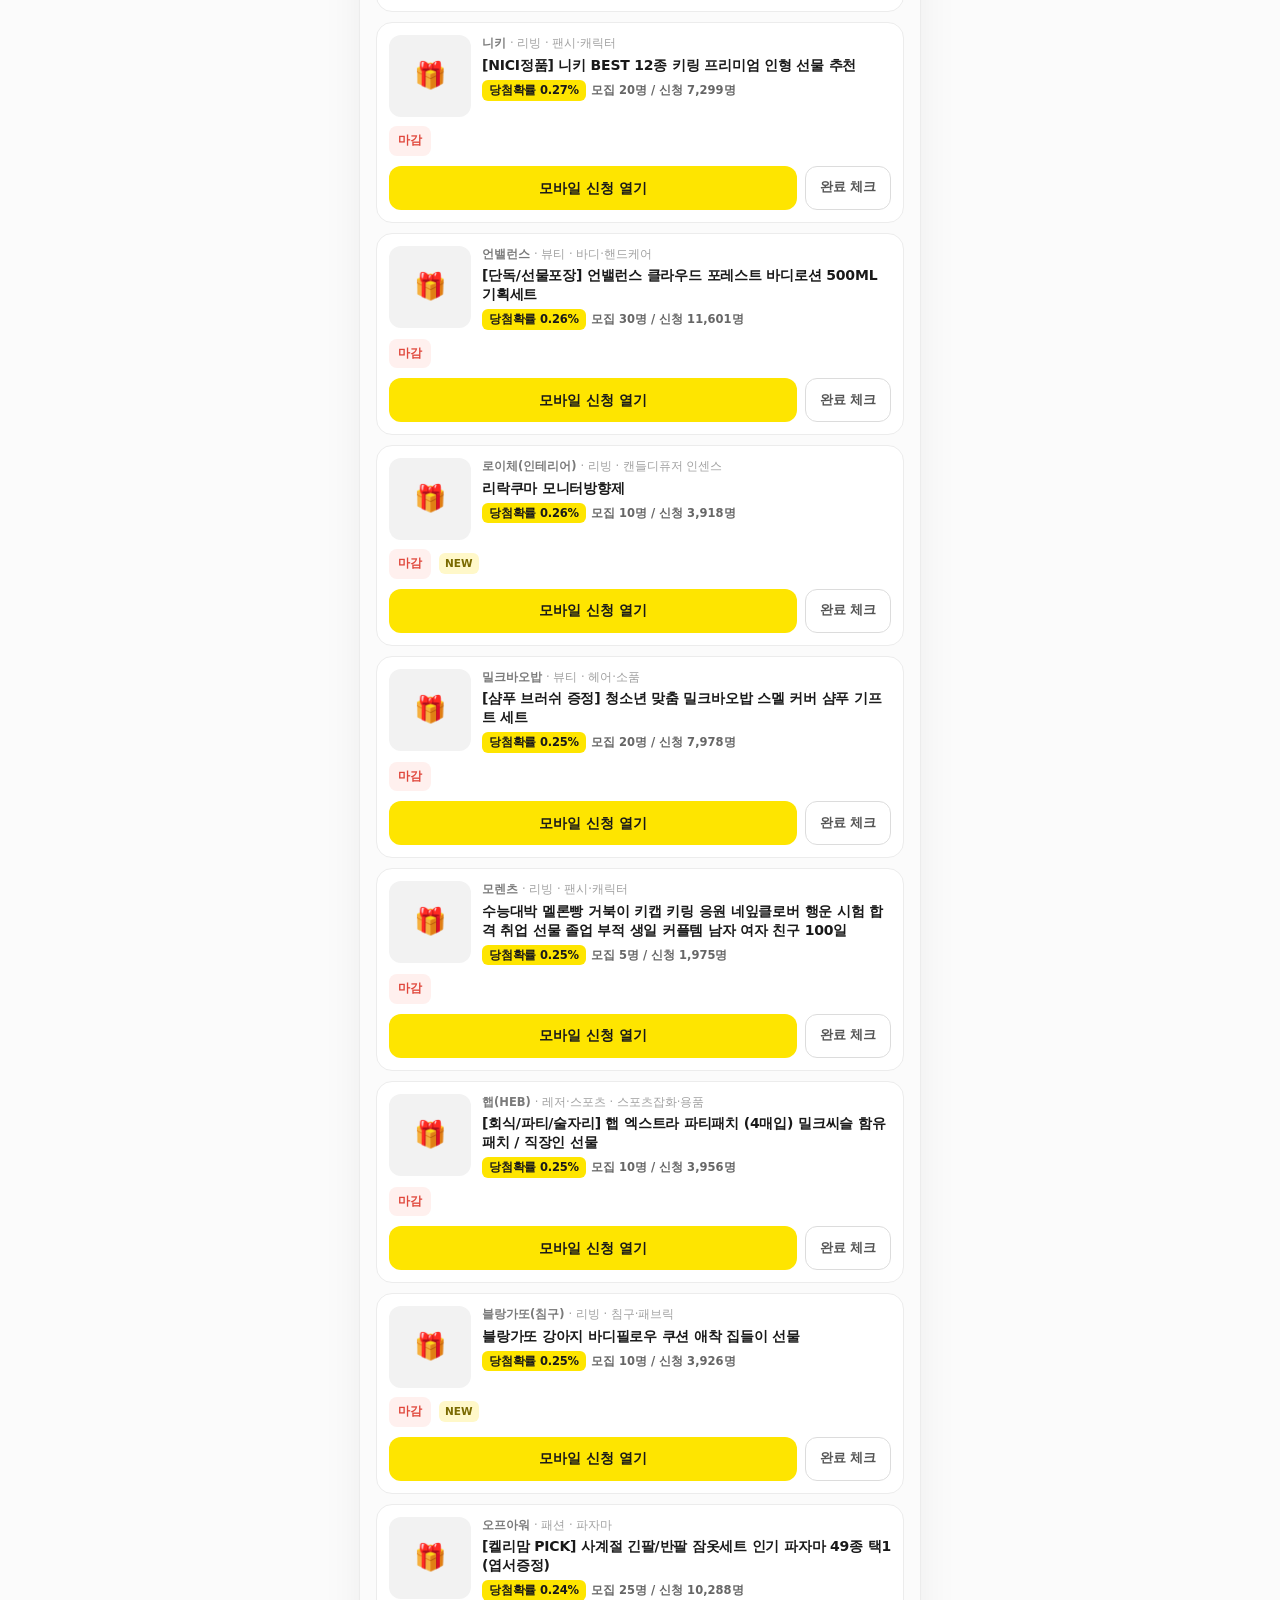
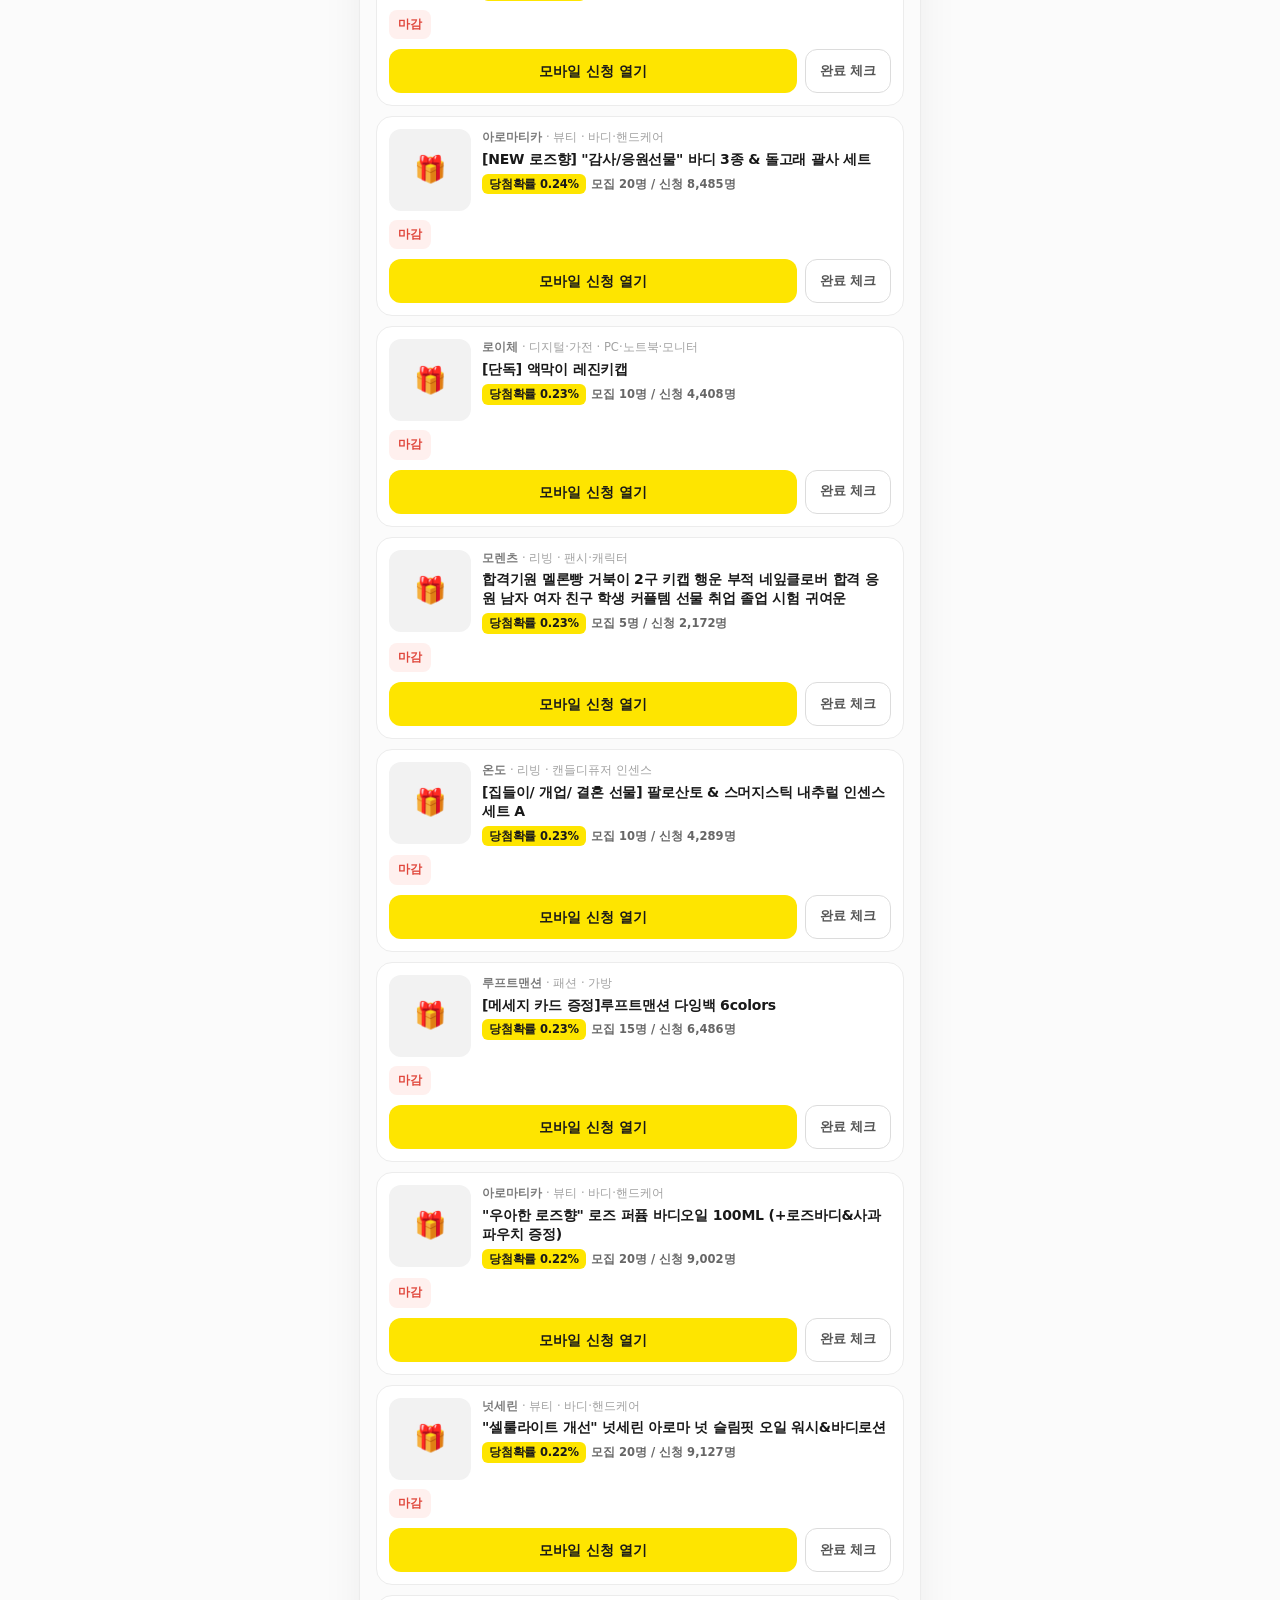
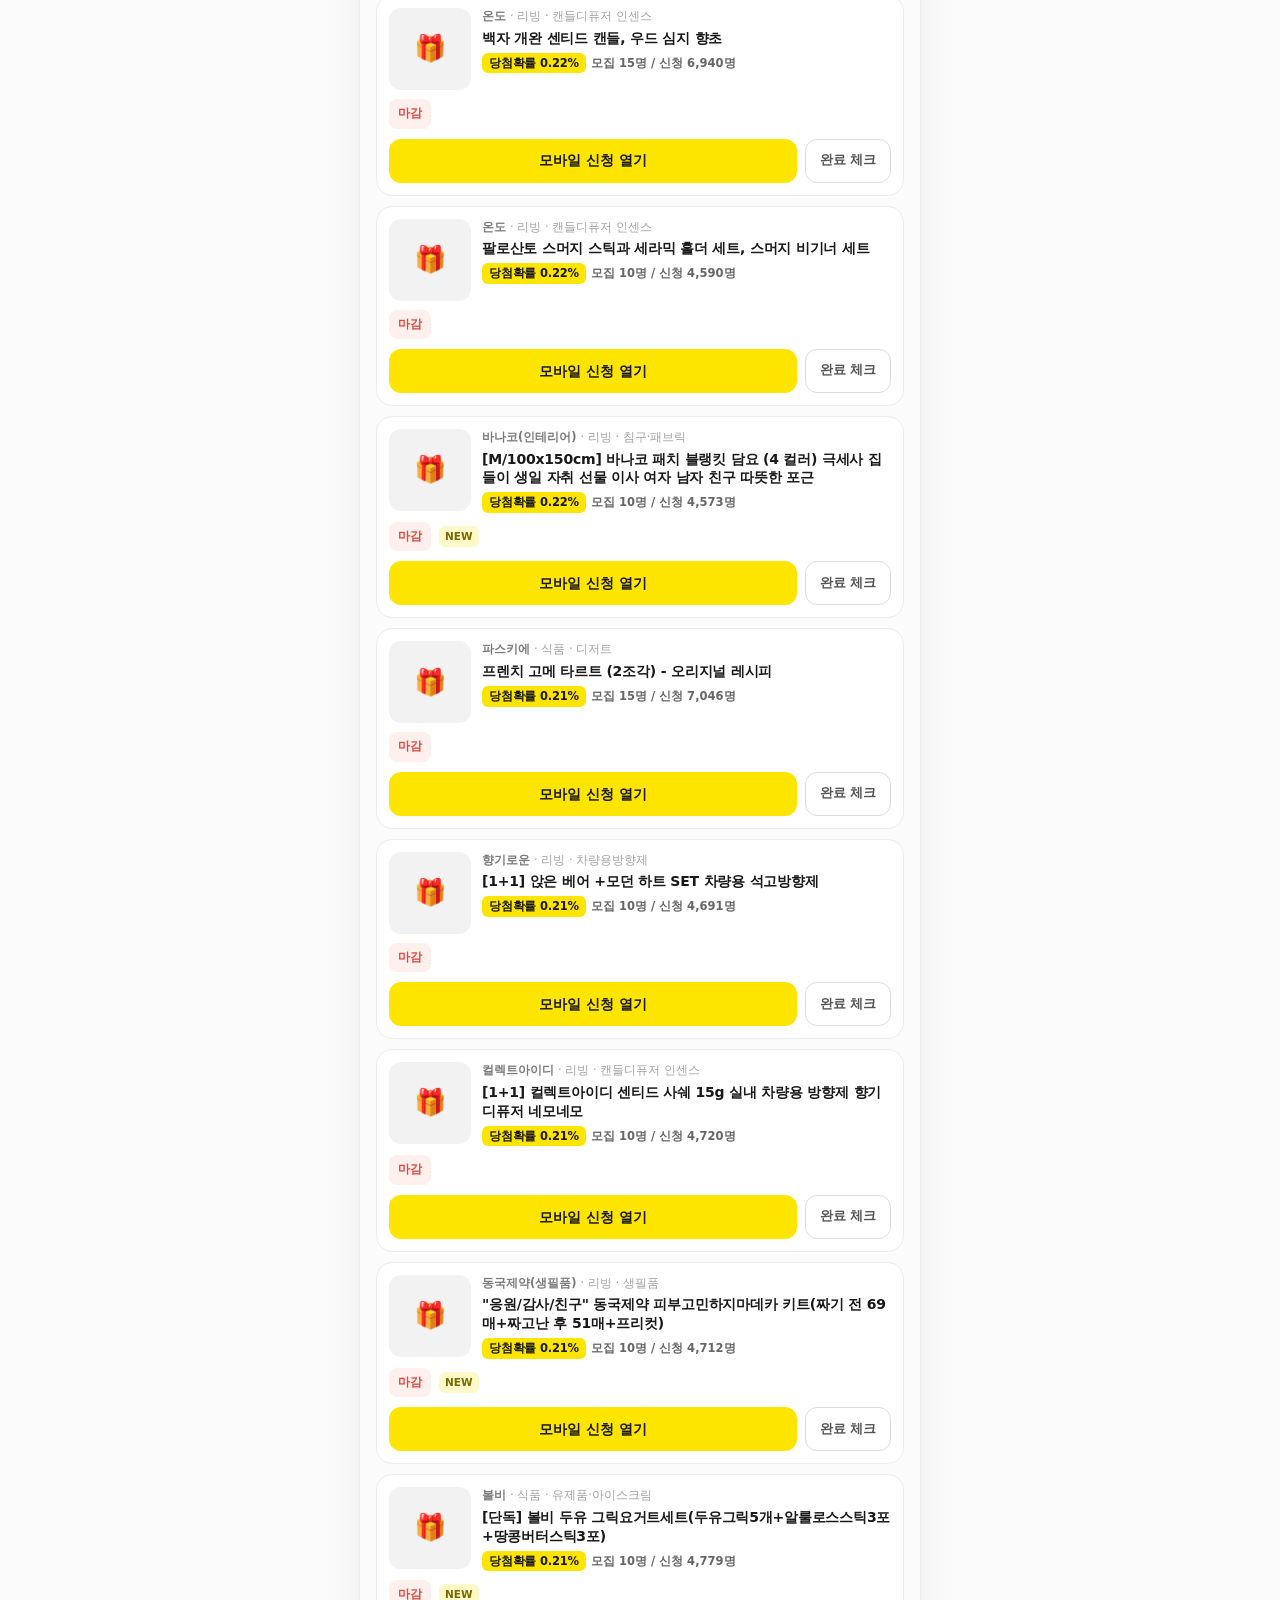
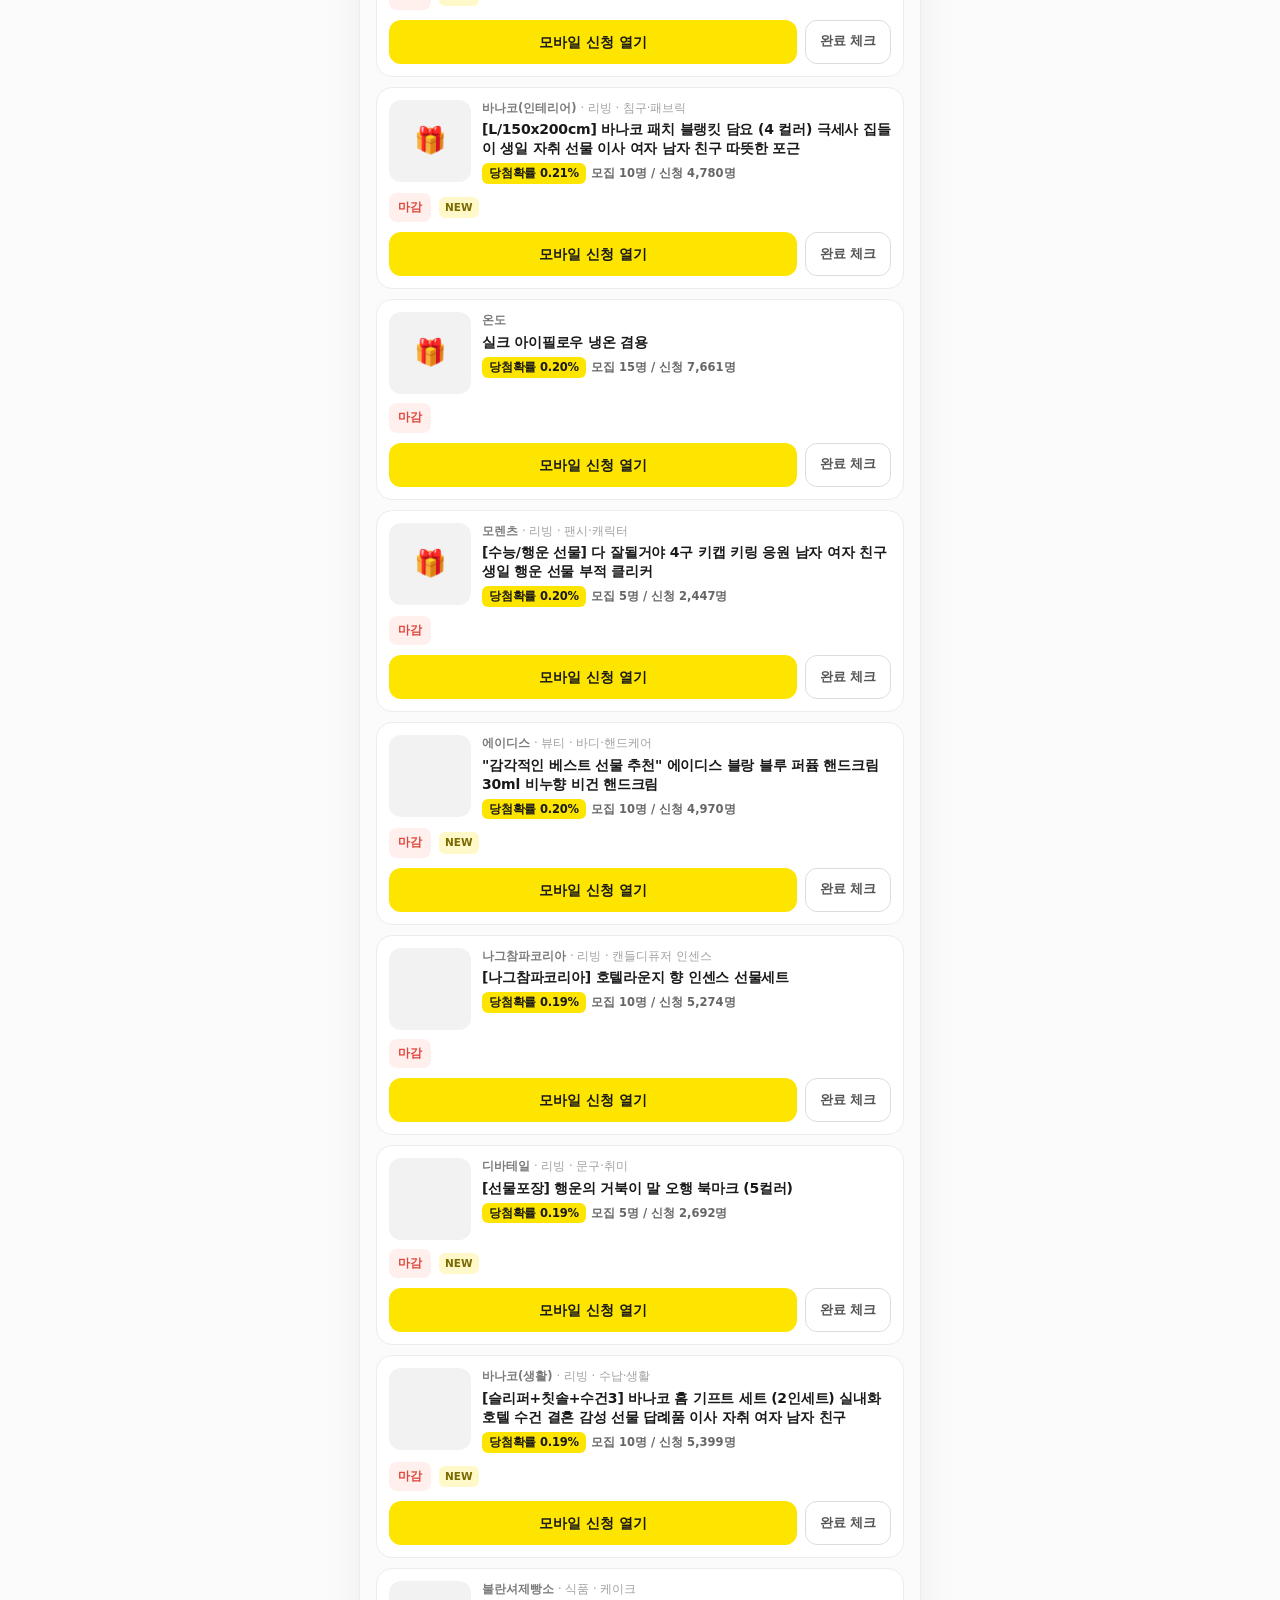
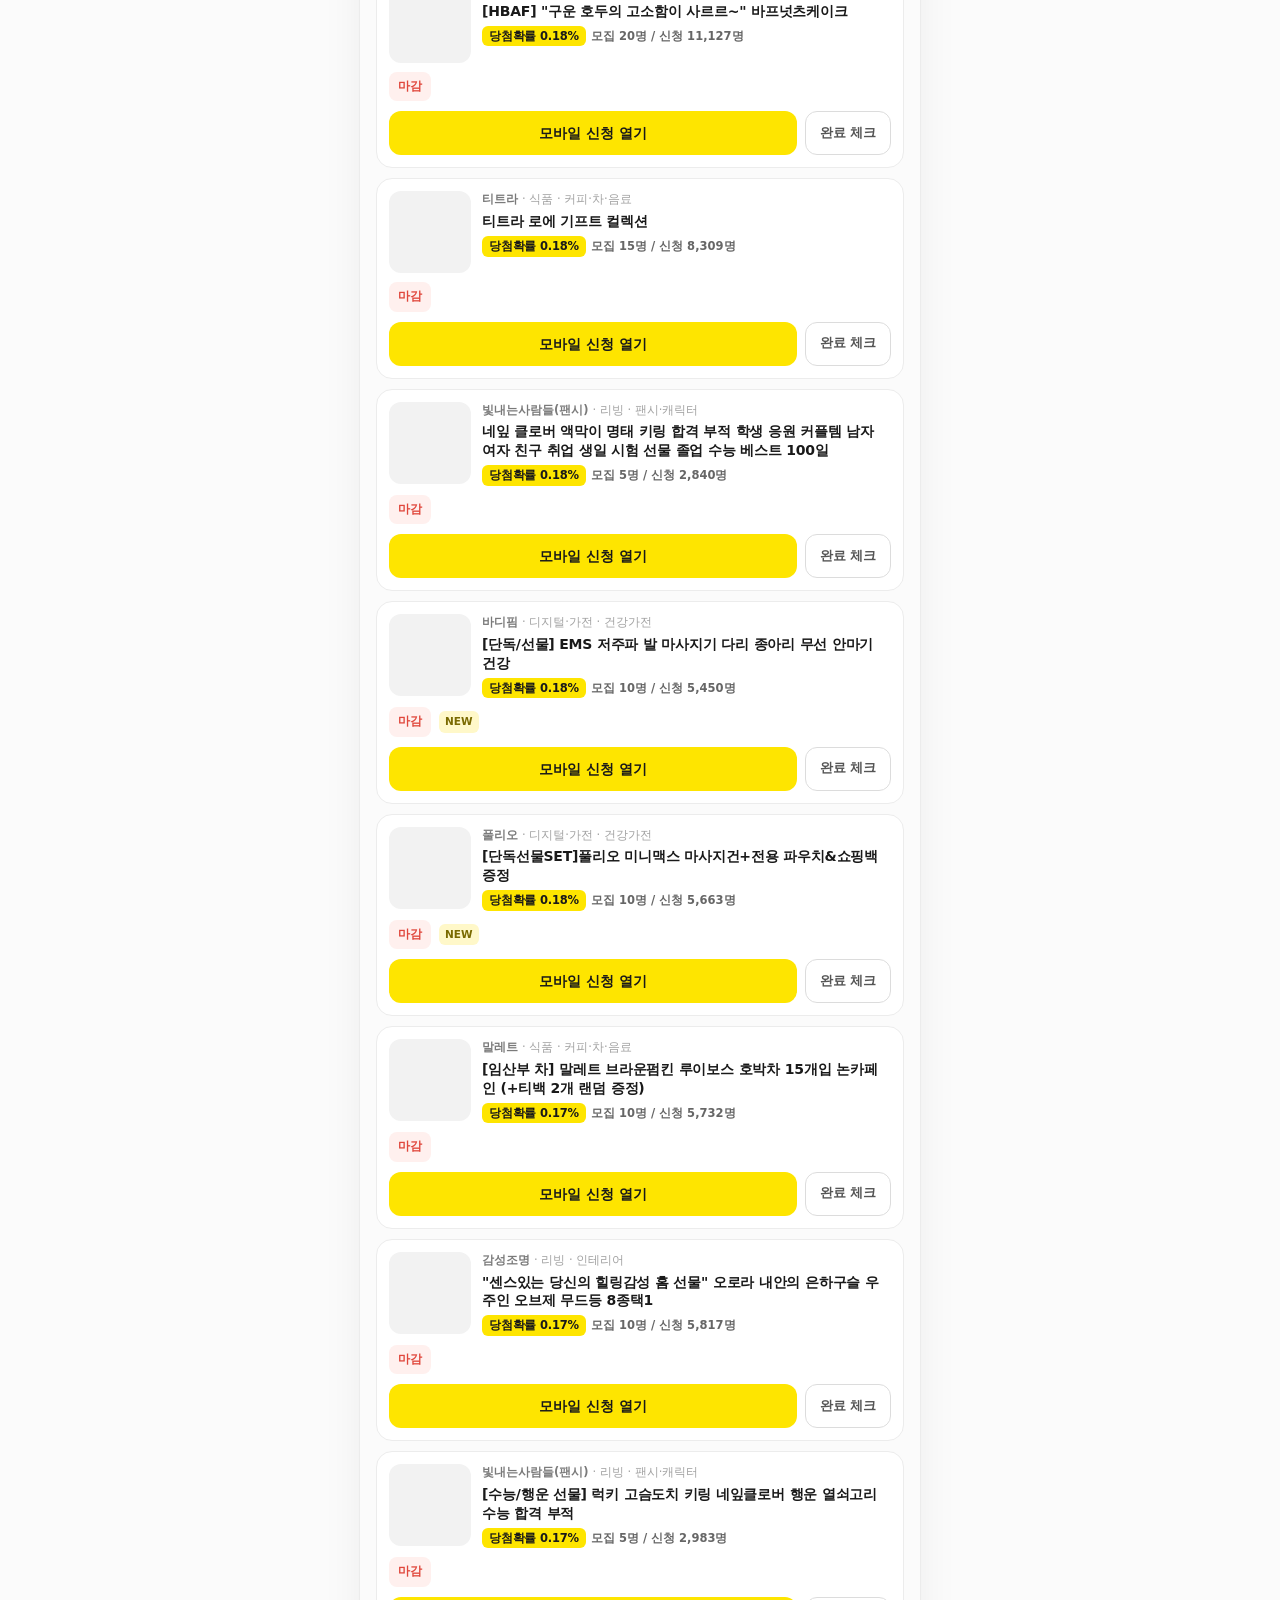
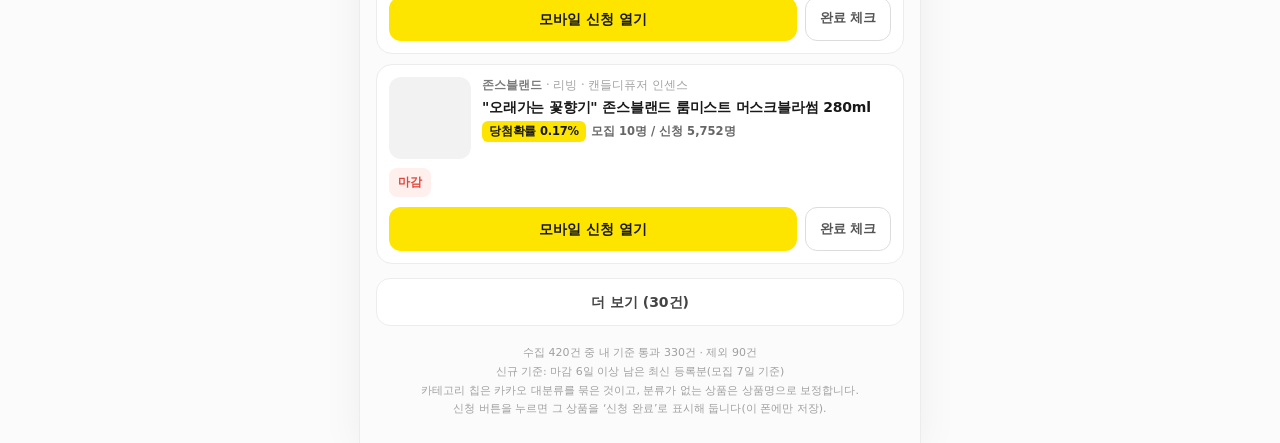
==== commit dcc87540: "feat: 카테고리 필터 칩 추가 (식품·리빙·디지털·뷰티·패션·레저·반려·기타) - 상태 탭 아래에 카테고리 칩 줄 추가, 상태·카테고리·검색·정렬 동시 조합 - 칩마다 건수 표" ====
--- a/index.html
+++ b/index.html
@@ -41,10 +41,21 @@
     <input id="q" type="search" placeholder="상품·브랜드 검색" autocomplete="off" enterkeyhint="search" aria-label="검색">
     <button class="clear" id="qClear" type="button" aria-label="검색어 지우기">✕</button>
   </div>
-  <div class="chips" role="tablist" aria-label="필터">
+  <div class="chips status" role="tablist" aria-label="상태 필터">
     <button class="chip on" type="button" role="tab" aria-selected="true" data-filter="all">전체 <b id="cAll">0</b></button>
     <button class="chip" type="button" role="tab" aria-selected="false" data-filter="new">오늘 신규 <b id="cNew">0</b></button>
     <button class="chip" type="button" role="tab" aria-selected="false" data-filter="todo">미신청만 <b id="cTodo">0</b></button>
+  </div>
+  <div class="chips cats" role="tablist" aria-label="카테고리 필터">
+    <button class="chip cat" type="button" role="tab" aria-selected="true" data-cat="all">전체 <b>0</b></button>
+    <button class="chip cat" type="button" role="tab" aria-selected="false" data-cat="food">식품 <b>0</b></button>
+    <button class="chip cat" type="button" role="tab" aria-selected="false" data-cat="living">리빙 <b>0</b></button>
+    <button class="chip cat" type="button" role="tab" aria-selected="false" data-cat="digital">디지털 <b>0</b></button>
+    <button class="chip cat" type="button" role="tab" aria-selected="false" data-cat="beauty">뷰티 <b>0</b></button>
+    <button class="chip cat" type="button" role="tab" aria-selected="false" data-cat="fashion">패션 <b>0</b></button>
+    <button class="chip cat" type="button" role="tab" aria-selected="false" data-cat="leisure">레저 <b>0</b></button>
+    <button class="chip cat" type="button" role="tab" aria-selected="false" data-cat="pet">반려 <b>0</b></button>
+    <button class="chip cat" type="button" role="tab" aria-selected="false" data-cat="etc">기타 <b>0</b></button>
   </div>
   <div class="sortrow">
     <span class="count" id="shownCount">–</span>
--- a/styles.css
+++ b/styles.css
@@ -61,7 +61,7 @@
   background:transparent;color:var(--muted);font-size:16px;display:none
 }
 .search.has-text .clear{display:block}
-.chips{display:flex;gap:7px;margin-top:9px;overflow-x:auto;scrollbar-width:none;padding-bottom:2px}
+.chips{display:flex;gap:7px;margin-top:9px;overflow-x:auto;scrollbar-width:none;padding-bottom:2px;scroll-snap-type:x proximity;-webkit-overflow-scrolling:touch}
 .chips::-webkit-scrollbar{display:none}
 .chip{
   flex:0 0 auto; border:1px solid var(--line); background:#fff; color:#4a4a4a;
@@ -70,6 +70,16 @@
 .chip b{font-weight:800}
 .chip.on{background:var(--ink); border-color:var(--ink); color:#fff}
 .chip.on.new-on{background:var(--kakao); border-color:var(--kakao); color:var(--ink)}
+.chips.cats{margin-top:6px; gap:6px}
+.chip.cat{
+  background:#f4f4f4; border-color:#efefef; color:#565656;
+  padding:5px 10px; font-size:12.5px; scroll-snap-align:start
+}
+.chip.cat b{color:#9c9c9c; font-size:11.5px; margin-left:1px}
+.chip.cat.on{background:#fff; border-color:var(--kakao-dark); color:var(--ink); box-shadow:0 0 0 2px rgba(254,229,0,.45)}
+.chip.cat.on b{color:#8a7a00}
+.chip.cat.is-empty{opacity:.45}
+.chip.cat.is-empty.on{opacity:1}
 .sortrow{display:flex;align-items:center;justify-content:space-between;gap:8px;margin-top:8px}
 .count{font-size:12px;color:var(--muted);font-weight:600}
 select{
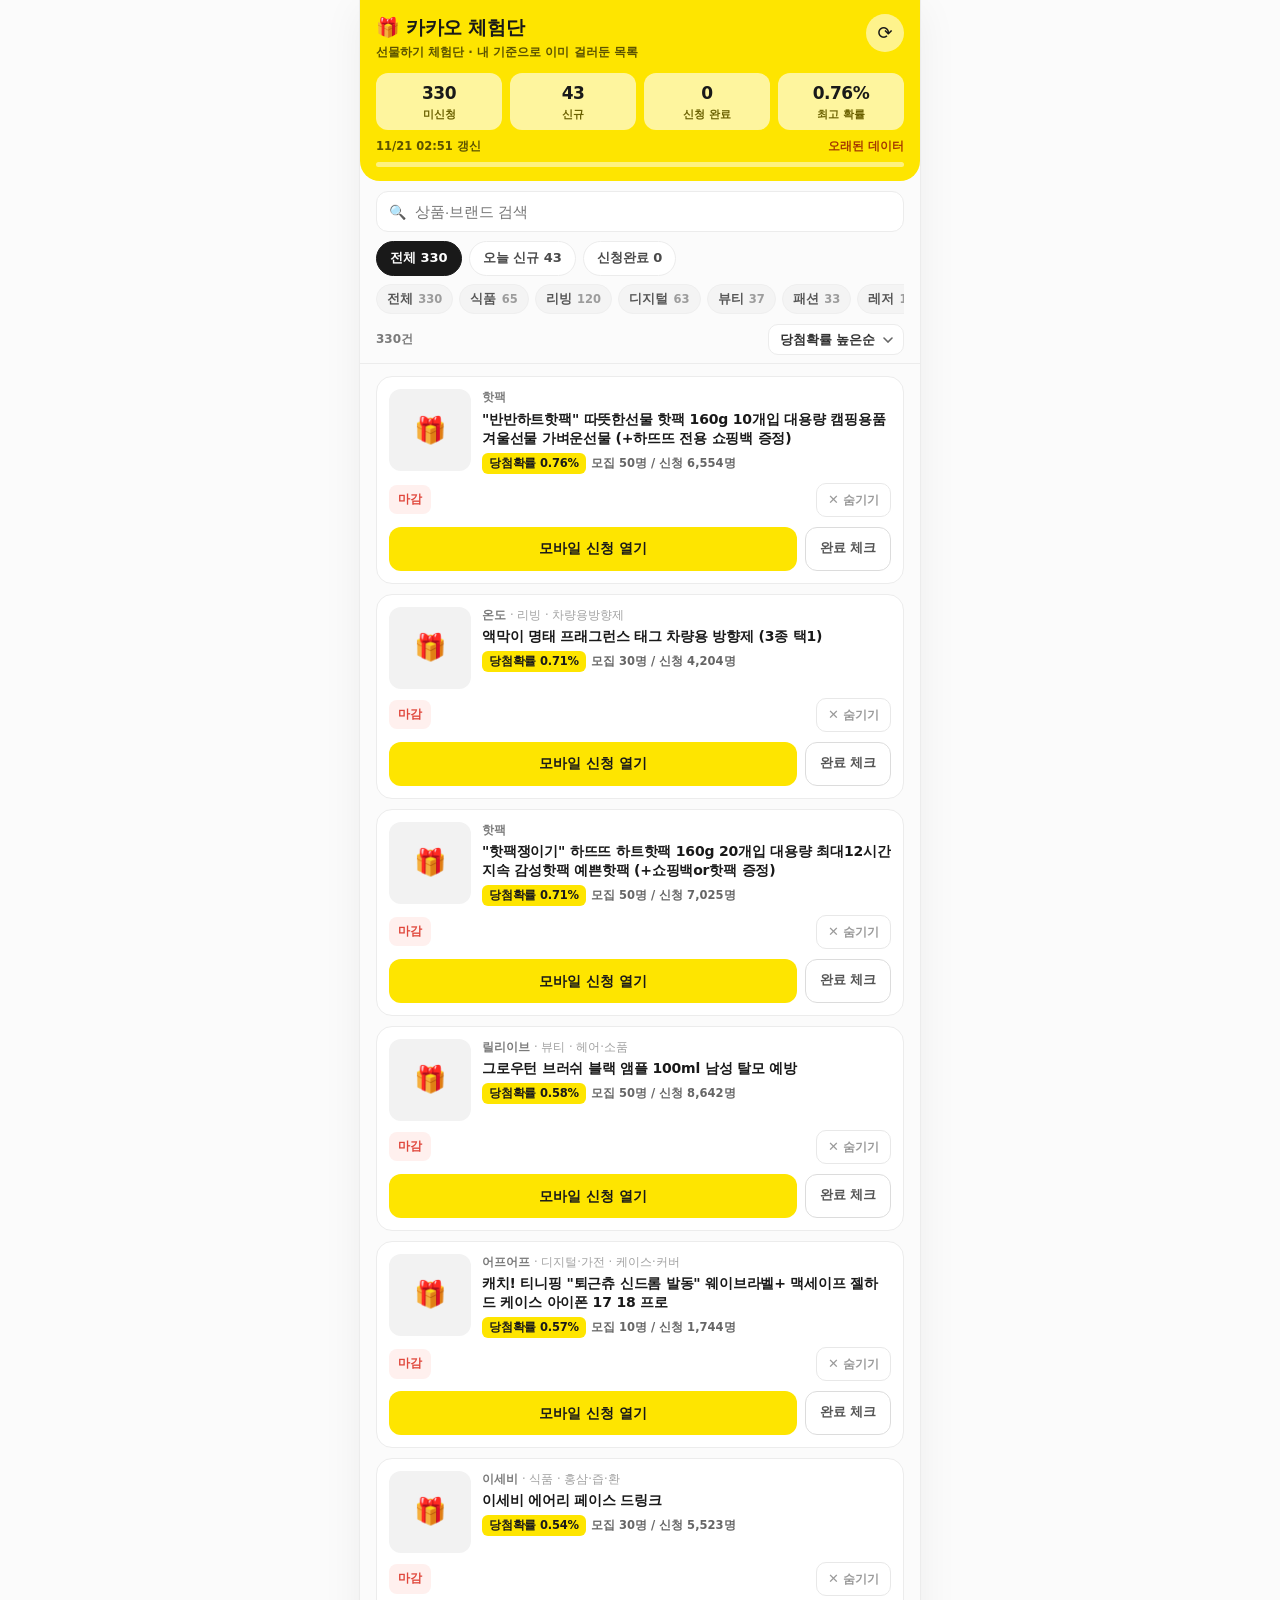
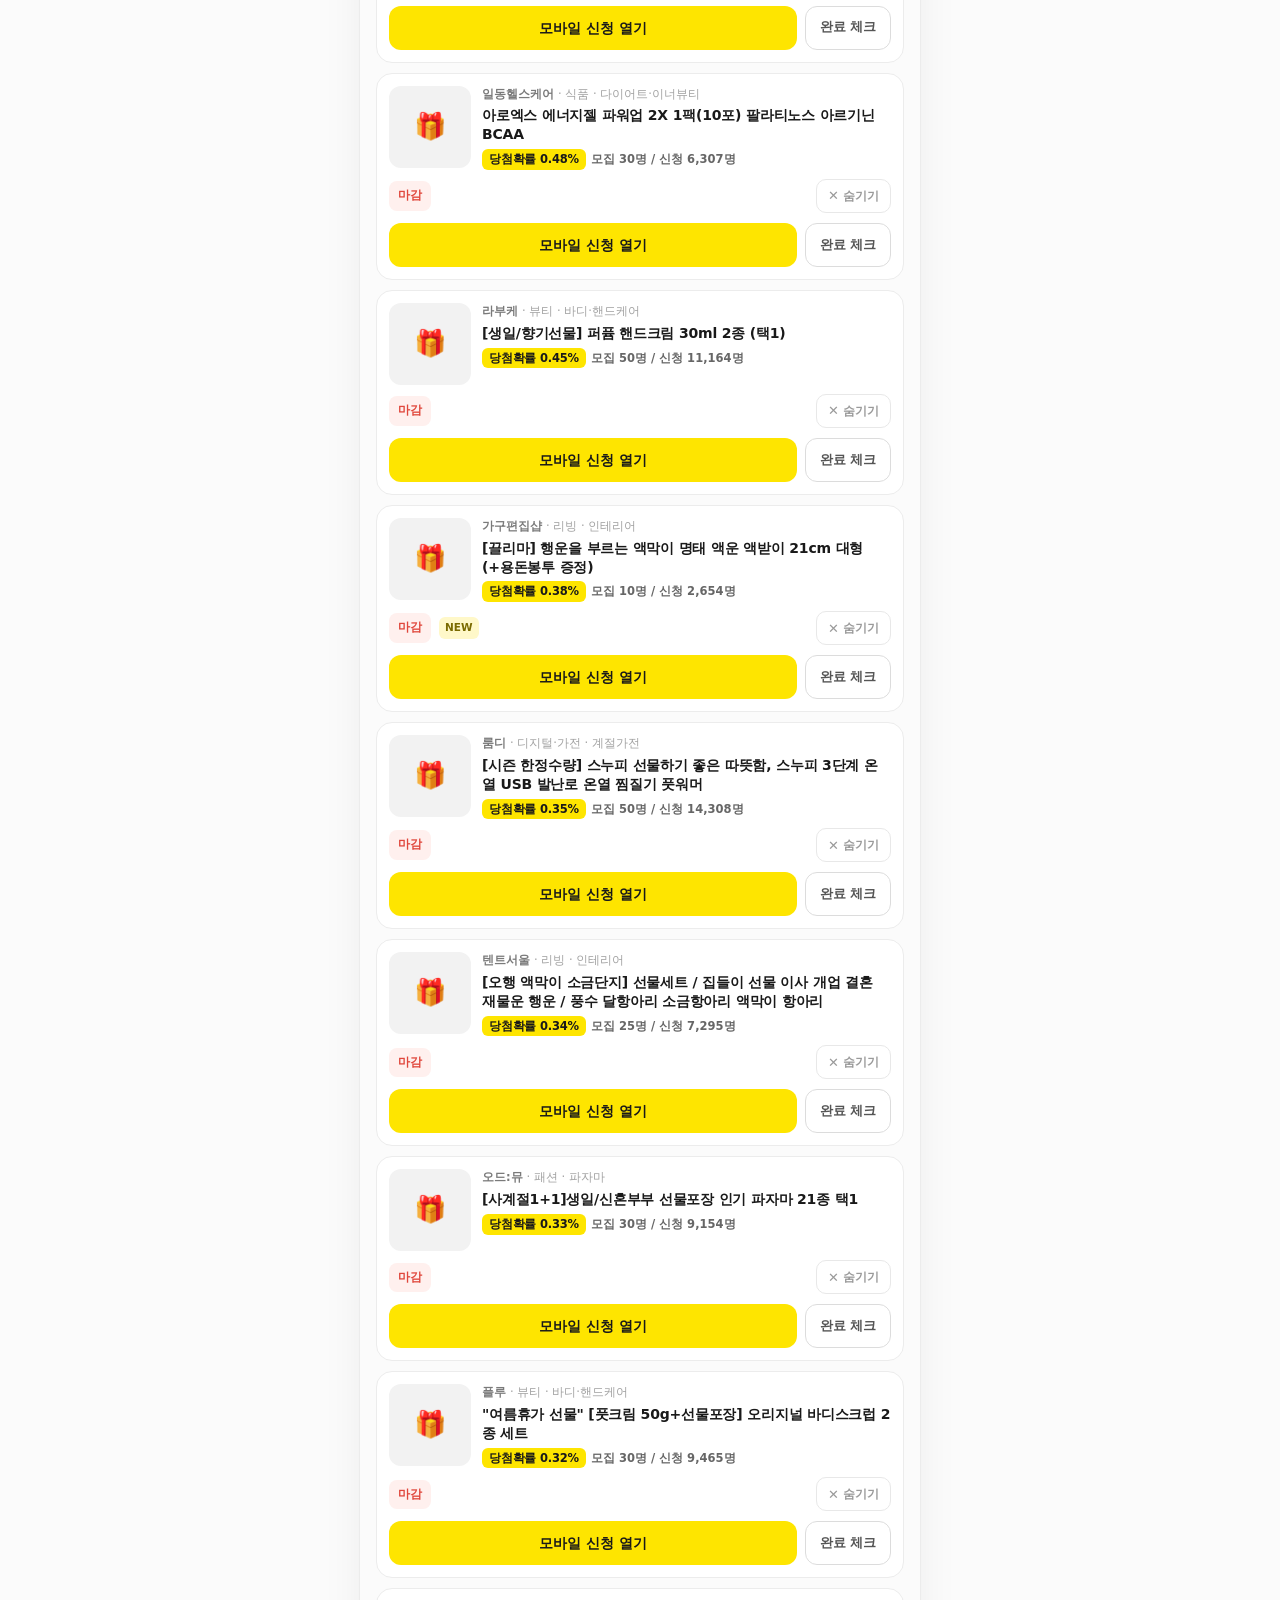
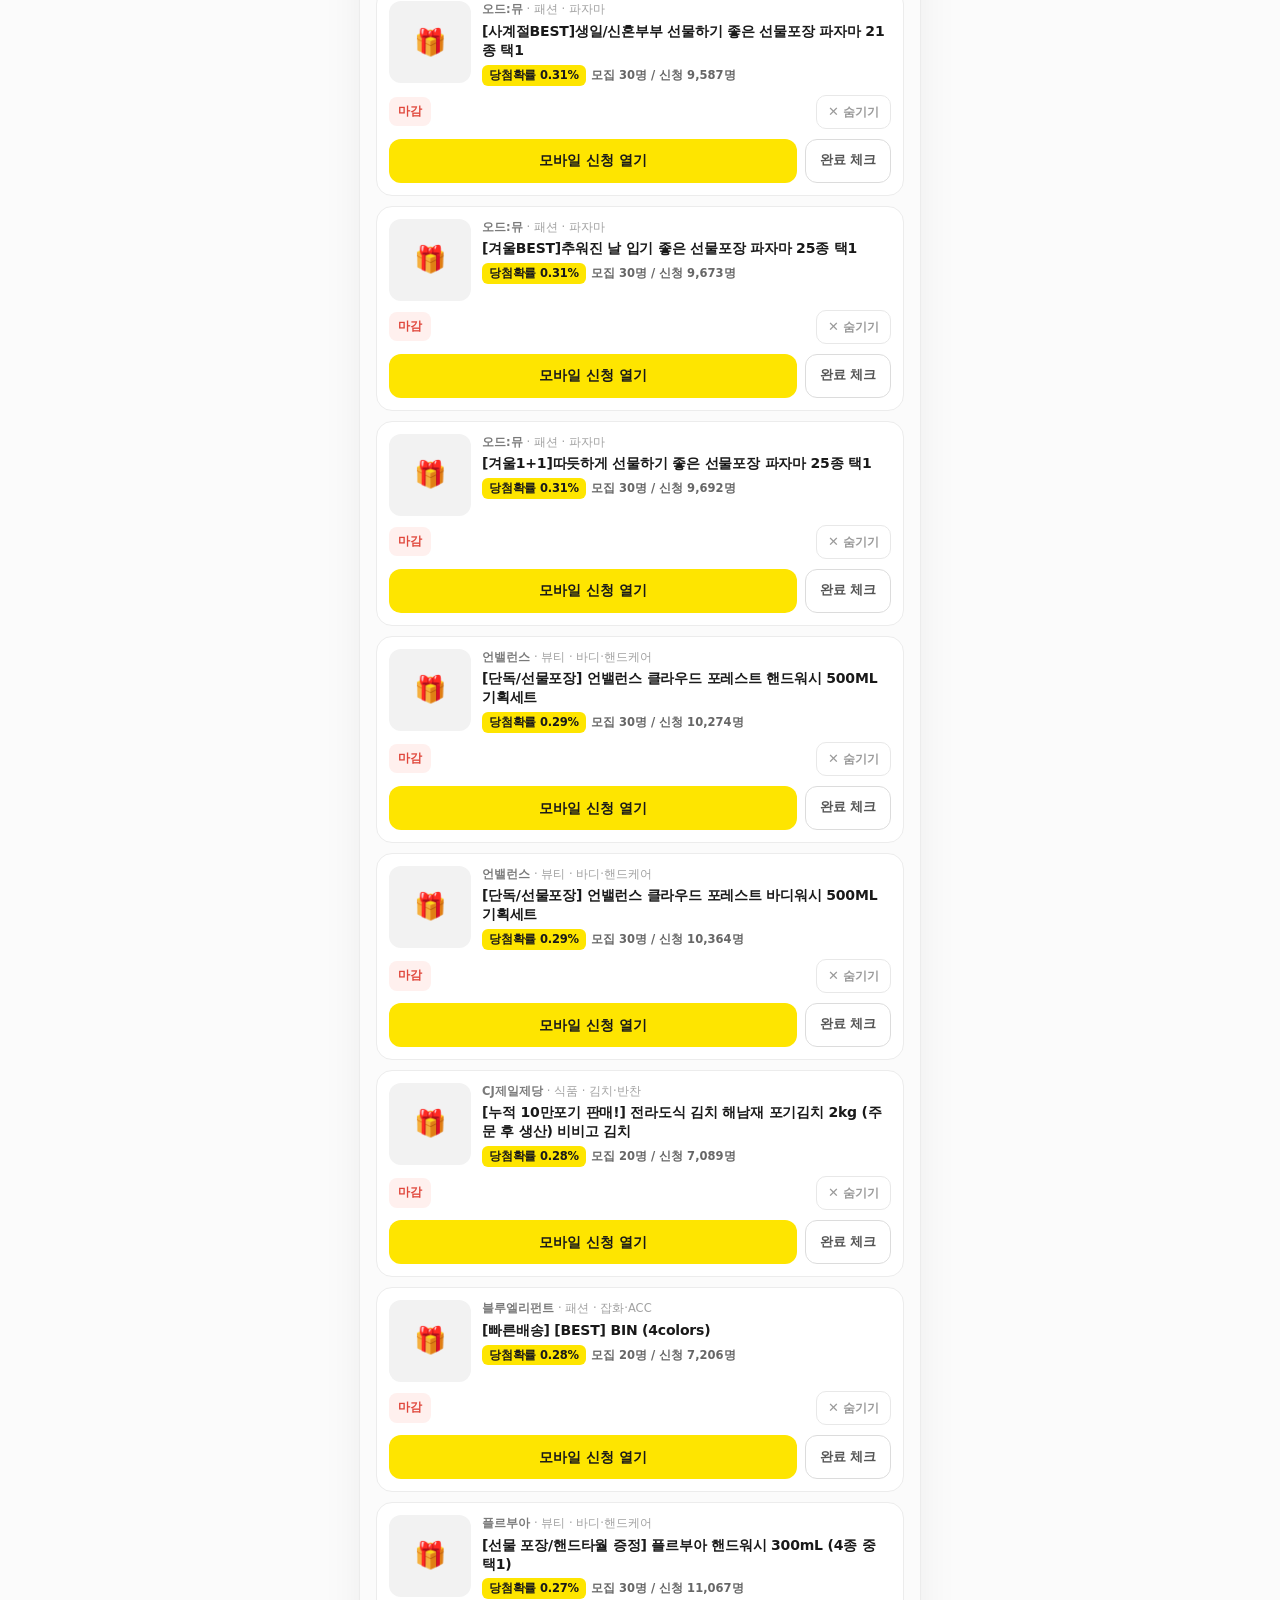
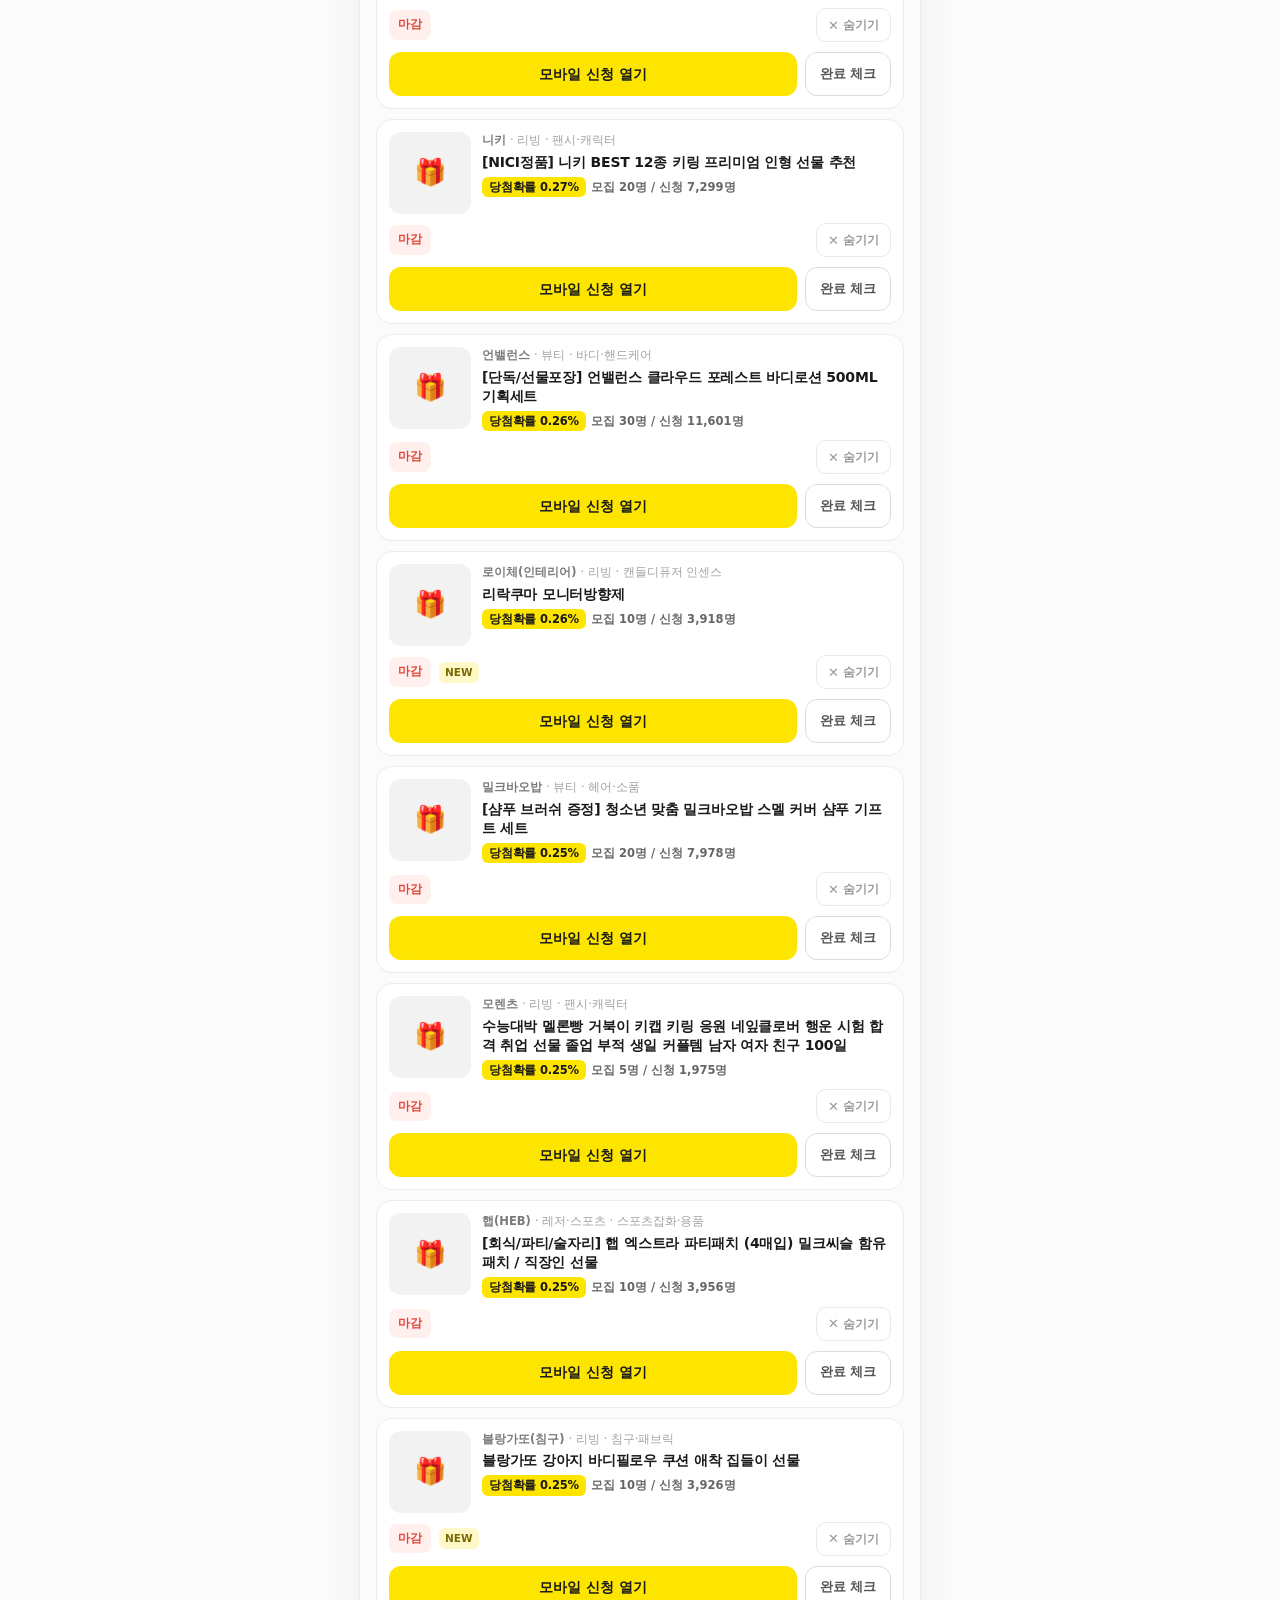
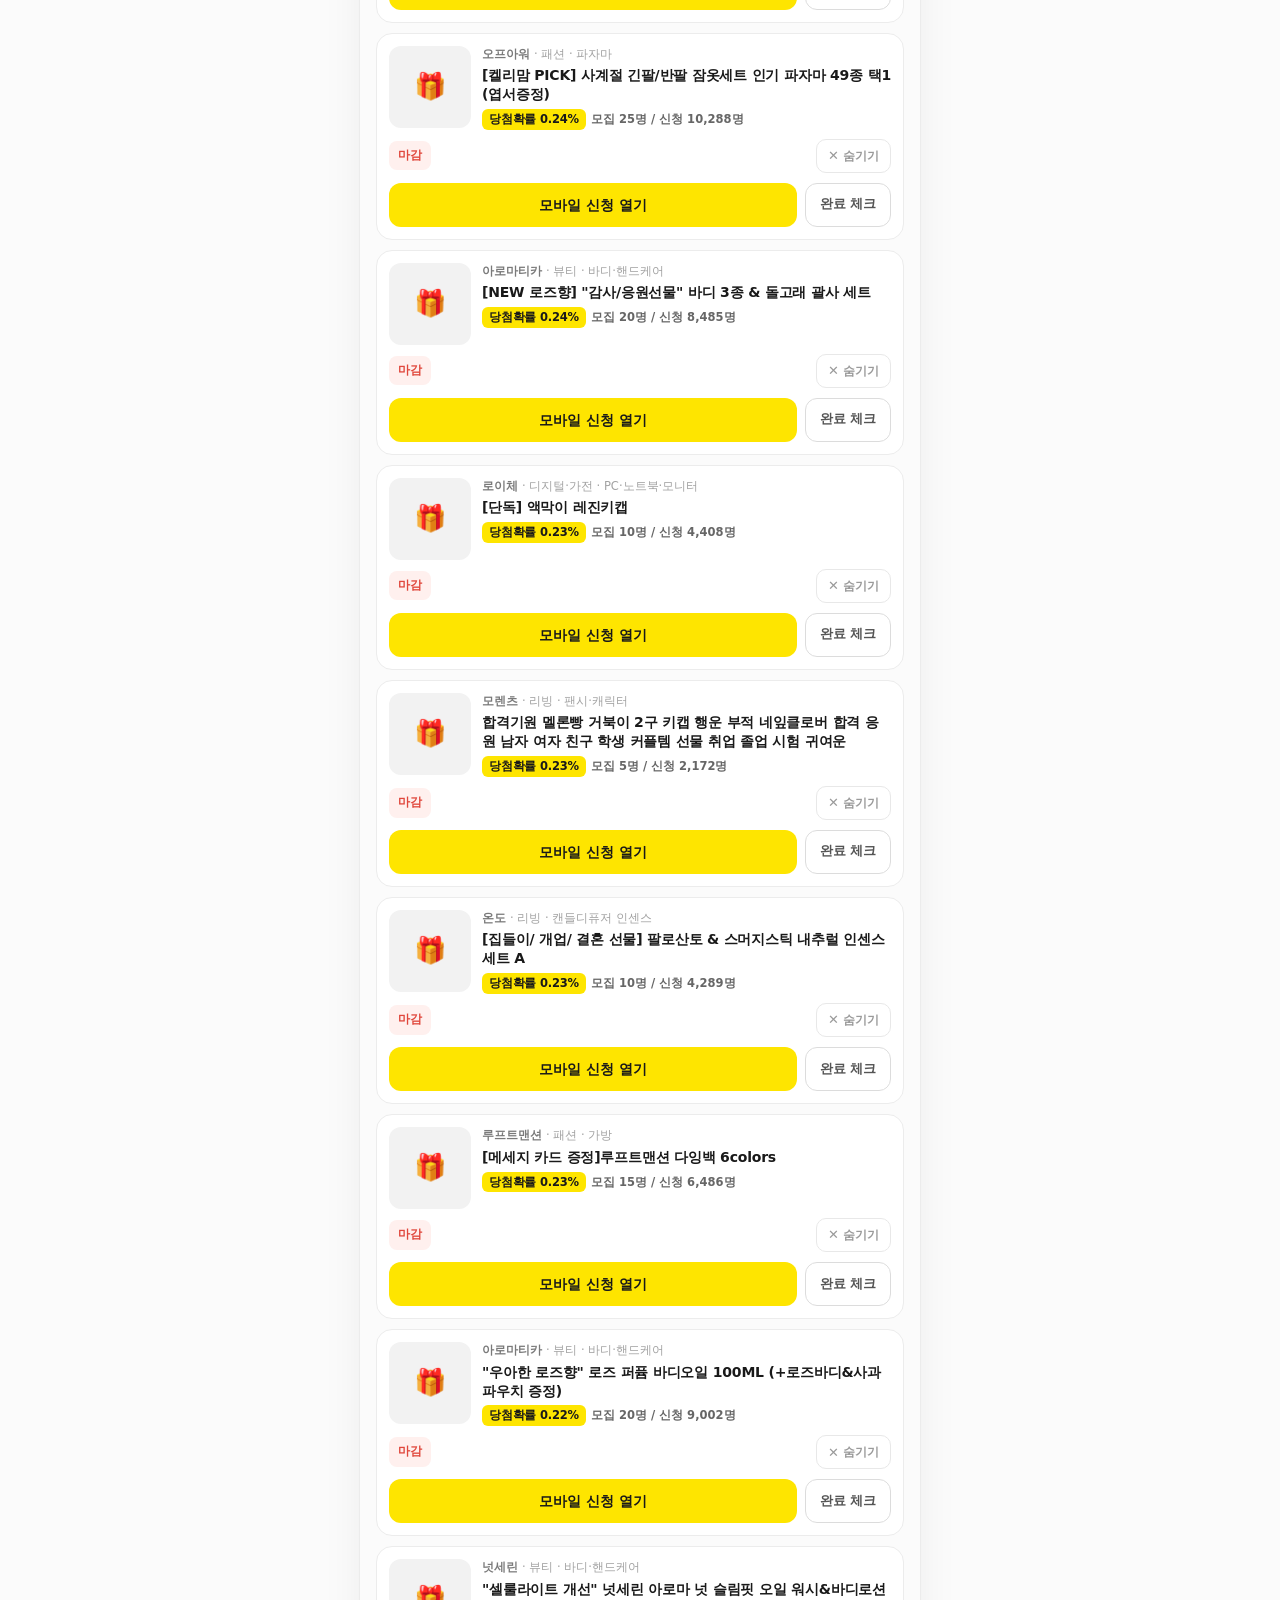
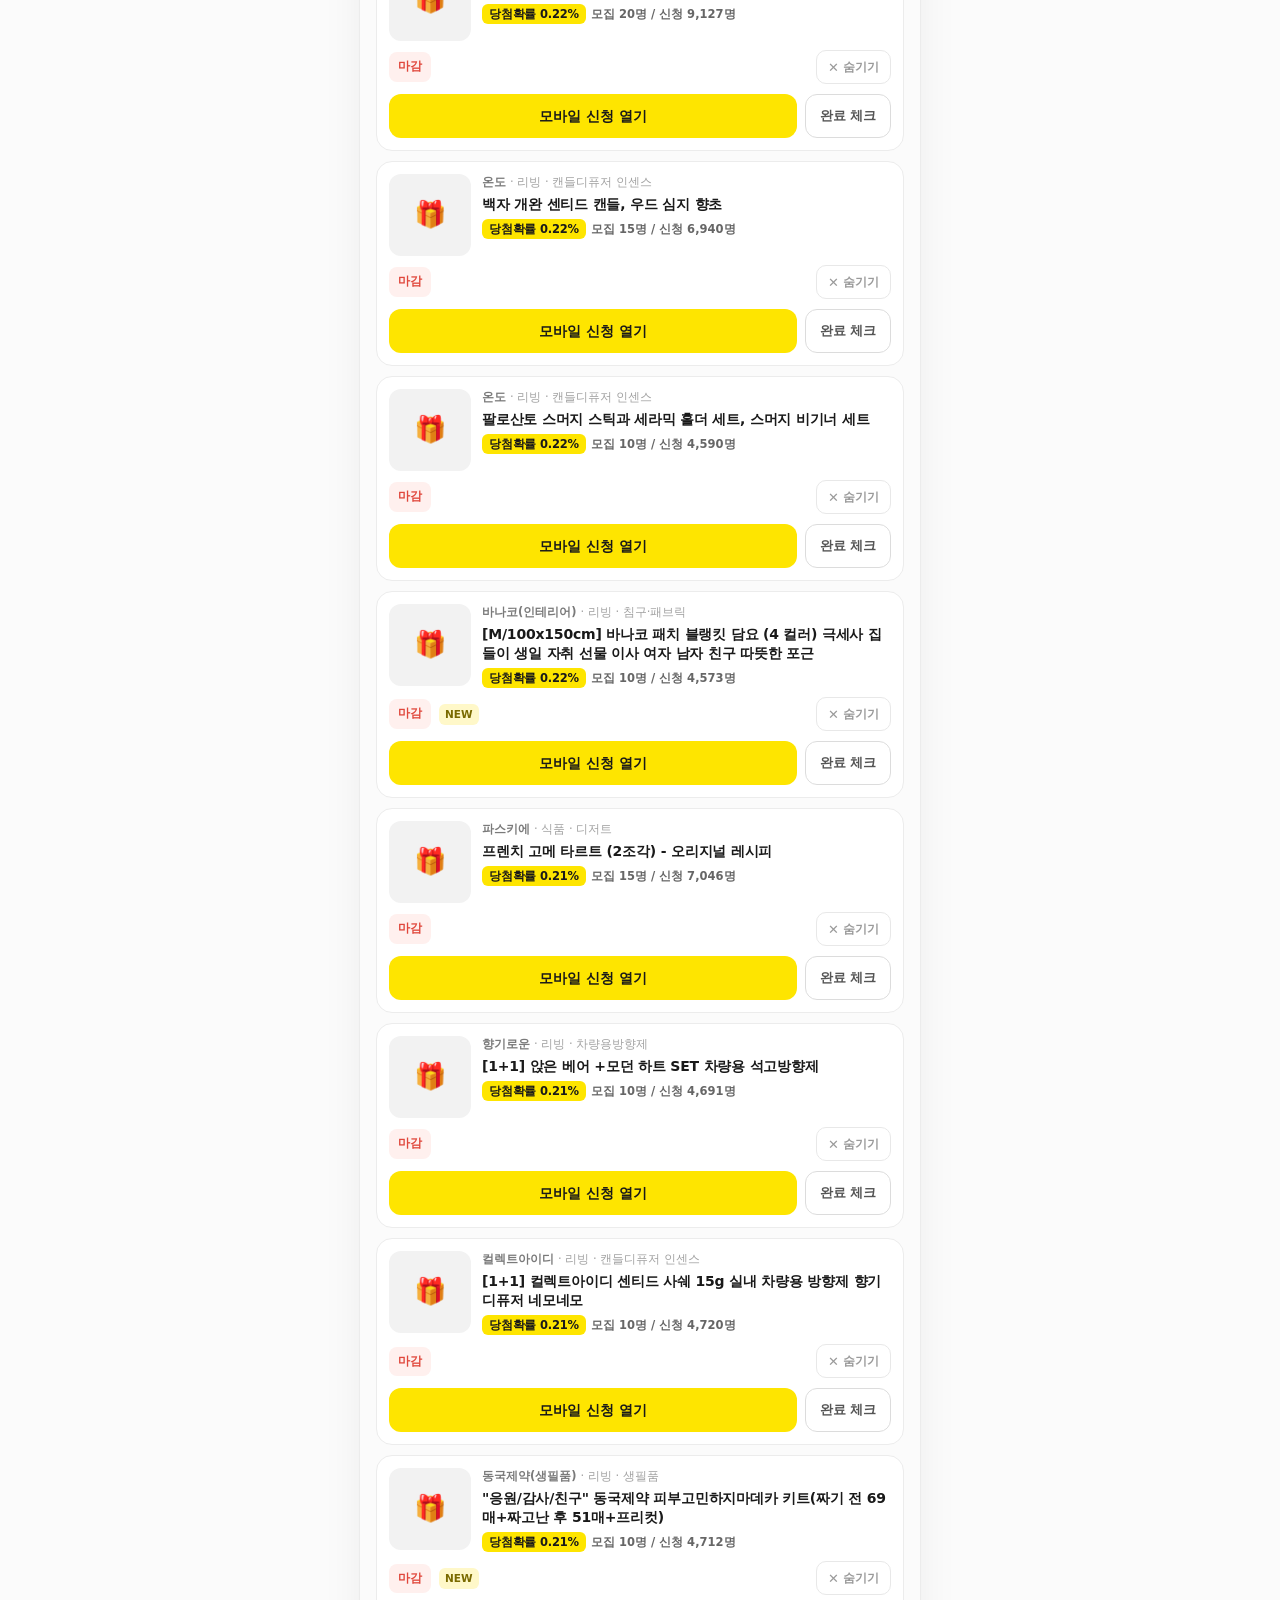
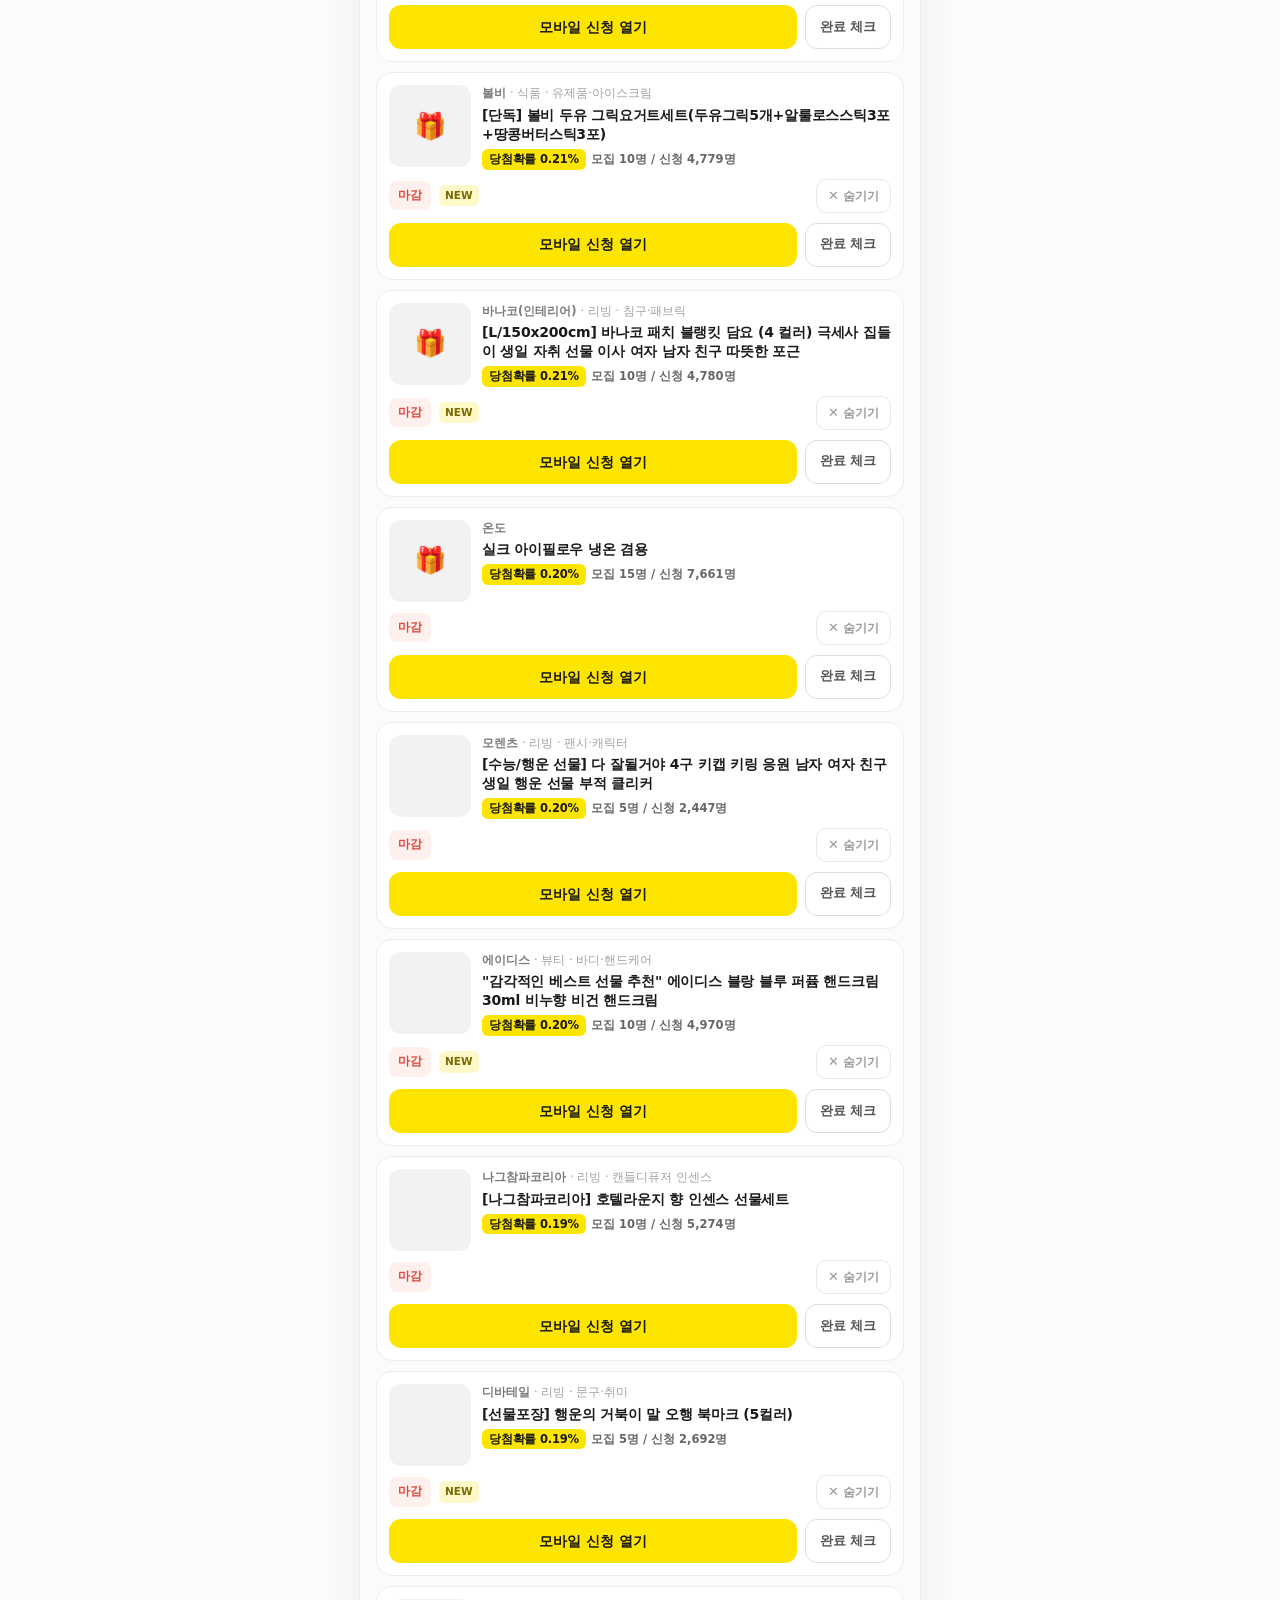
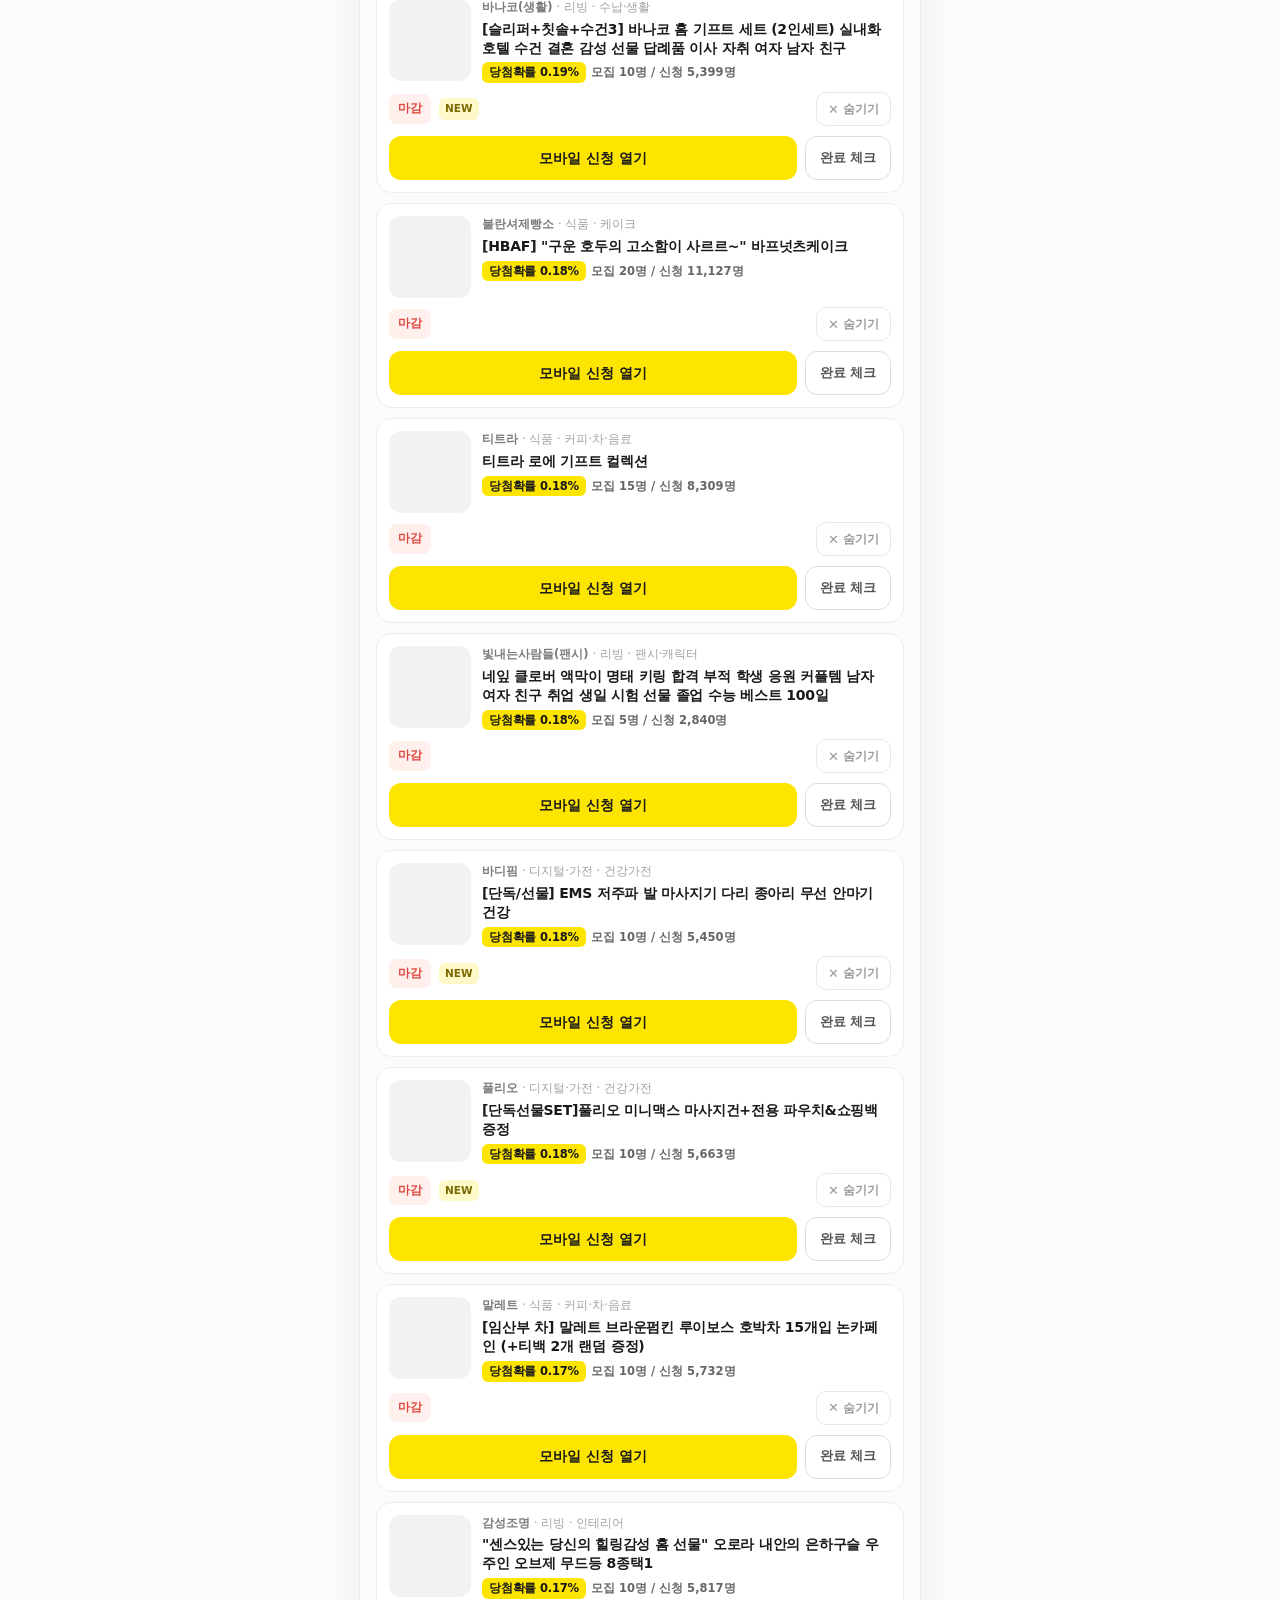
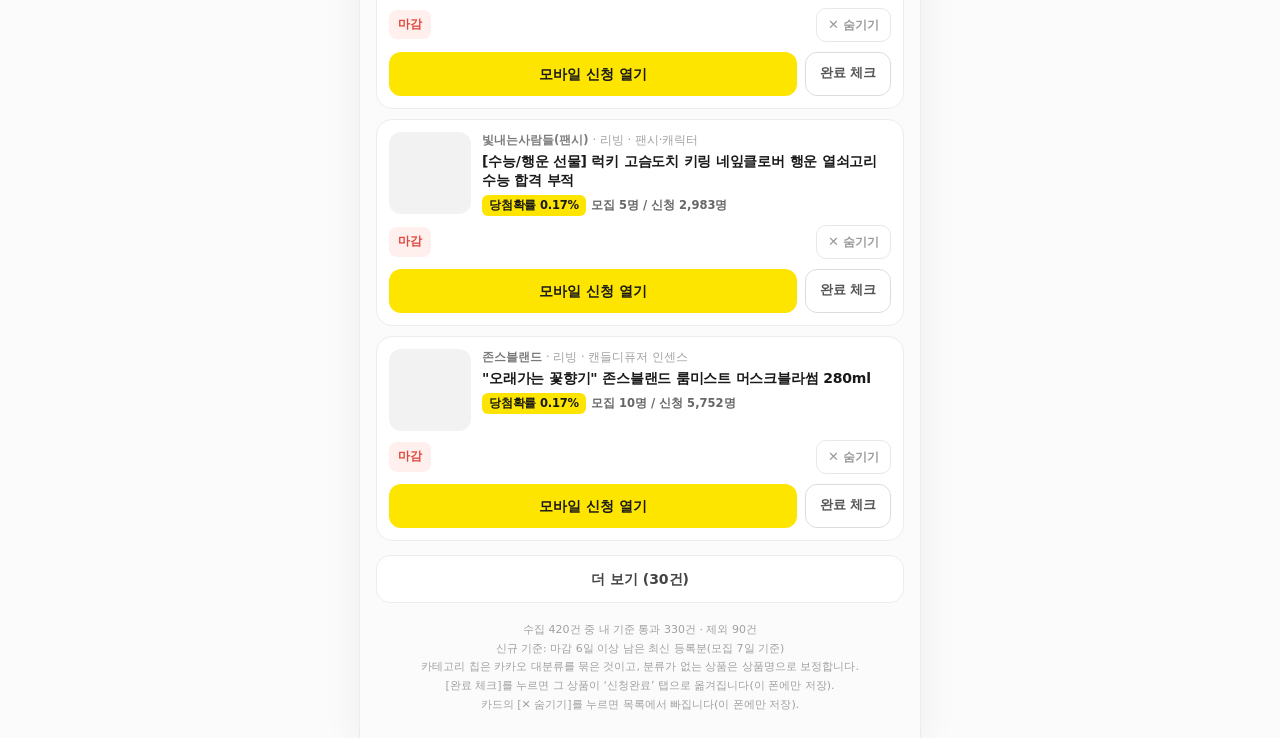
==== commit 69279c4b: "feat: 상태 탭을 전체(미신청)·오늘 신규·신청완료로 개편 — 완료 체크 시 목록에서 바로 빠지고 신청완료 탭으로, 되돌리기 토스트·건수/칩 연동 (sw v6)" ====
--- a/index.html
+++ b/index.html
@@ -23,7 +23,7 @@
     <button id="refresh" type="button" aria-label="새로고침" title="새로고침">⟳</button>
   </div>
   <div class="stats">
-    <div class="stat"><span class="v" id="stTotal">–</span><span class="k">모집중</span></div>
+    <div class="stat"><span class="v" id="stScope">–</span><span class="k" id="stScopeLabel">미신청</span></div>
     <div class="stat"><span class="v" id="stNew">–</span><span class="k">신규</span></div>
     <div class="stat"><span class="v" id="stDone">0</span><span class="k">신청 완료</span></div>
     <div class="stat"><span class="v" id="stBest">–</span><span class="k">최고 확률</span></div>
@@ -41,10 +41,10 @@
     <input id="q" type="search" placeholder="상품·브랜드 검색" autocomplete="off" enterkeyhint="search" aria-label="검색">
     <button class="clear" id="qClear" type="button" aria-label="검색어 지우기">✕</button>
   </div>
-  <div class="chips status" role="tablist" aria-label="상태 필터">
+  <div class="chips status" role="tablist" aria-label="상태 탭">
     <button class="chip on" type="button" role="tab" aria-selected="true" data-filter="all">전체 <b id="cAll">0</b></button>
     <button class="chip" type="button" role="tab" aria-selected="false" data-filter="new">오늘 신규 <b id="cNew">0</b></button>
-    <button class="chip" type="button" role="tab" aria-selected="false" data-filter="todo">미신청만 <b id="cTodo">0</b></button>
+    <button class="chip" type="button" role="tab" aria-selected="false" data-filter="done">신청완료 <b id="cDone">0</b></button>
   </div>
   <div class="chips cats" role="tablist" aria-label="카테고리 필터">
     <button class="chip cat" type="button" role="tab" aria-selected="true" data-cat="all">전체 <b>0</b></button>
--- a/styles.css
+++ b/styles.css
@@ -70,6 +70,7 @@
 .chip b{font-weight:800}
 .chip.on{background:var(--ink); border-color:var(--ink); color:#fff}
 .chip.on.new-on{background:var(--kakao); border-color:var(--kakao); color:var(--ink)}
+.chip.on[data-filter="done"]{background:var(--green); border-color:var(--green); color:#fff}
 .chips.cats{margin-top:6px; gap:6px}
 .chip.cat{
   background:#f4f4f4; border-color:#efefef; color:#565656;
@@ -130,6 +131,15 @@
 .newtag{
   font-size:10.5px;font-weight:800;color:#7a6a00;background:#fff8c9;border-radius:6px;padding:3px 6px
 }
+/* 목록에서 숨기기 — 신청 버튼과 멀리(카드 아래줄 우측) 두어 잘못 눌리지 않게 작고 수수하게 */
+.del{
+  margin-left:auto; display:inline-flex; align-items:center; gap:4px;
+  min-height:34px; padding:0 11px; border-radius:10px; border:1px solid #e8e8e8;
+  background:#fff; color:#9a9a9a; font-size:12px; font-weight:700; line-height:1
+}
+.del .x{font-size:13px;line-height:1}
+.del:active{background:#f2f2f2; border-color:#dcdcdc; color:#666}
+.card.is-out{opacity:0; transform:scale(.985); transition:opacity .15s ease, transform .15s ease}
 .actions{display:grid;grid-template-columns:minmax(0,1fr) auto;gap:8px;margin-top:10px}
 .open{
   display:flex;align-items:center;justify-content:center;gap:6px;min-height:44px;
@@ -157,6 +167,10 @@
 .empty .big{font-size:30px;display:block;margin-bottom:8px}
 footer{margin:18px 16px 0;color:#a0a0a0;font-size:11px;line-height:1.7;text-align:center}
 footer a{color:#8a8a8a;text-decoration:underline}
+footer .linkish{
+  margin-top:6px; background:none; border:0; padding:4px 2px; color:#7a7a7a;
+  font-size:11.5px; font-weight:700; text-decoration:underline
+}
 
 #toast{
   position:fixed;left:50%;bottom:calc(20px + var(--safe-b));transform:translate(-50%,20px);
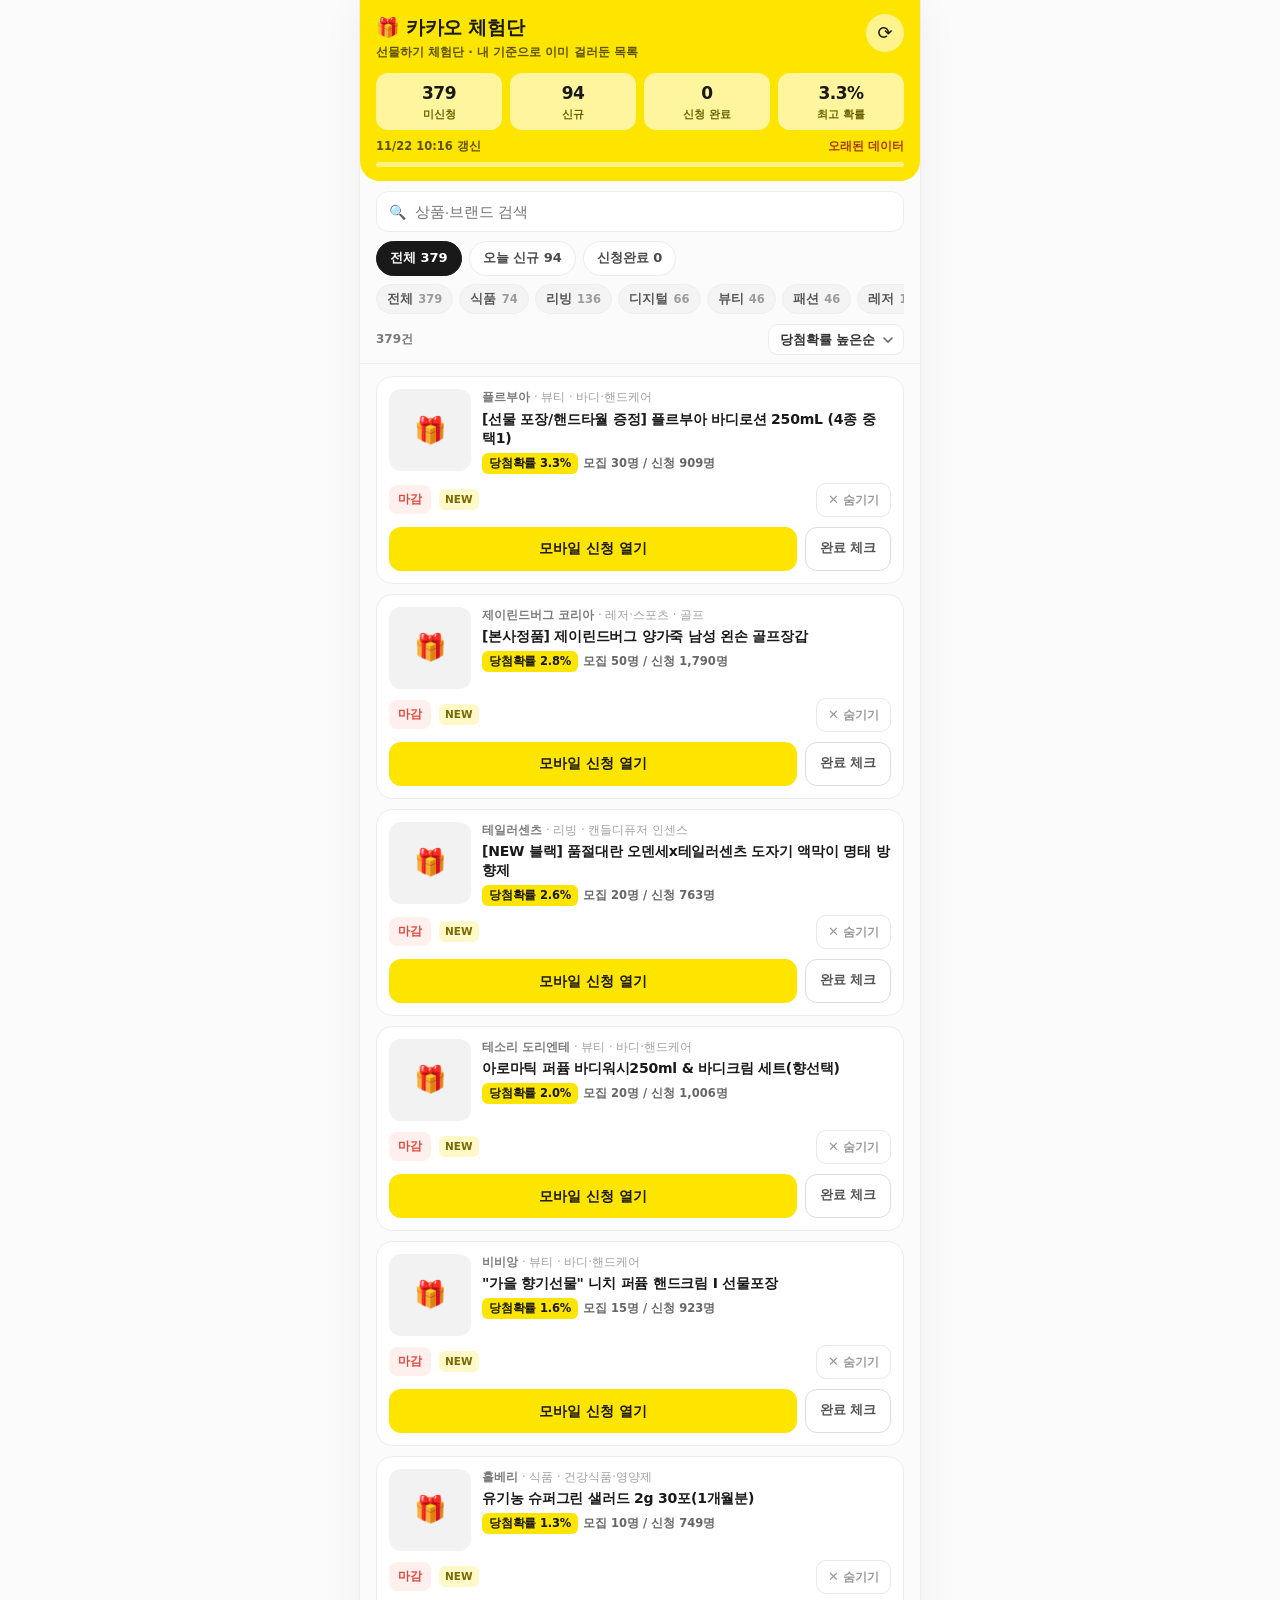
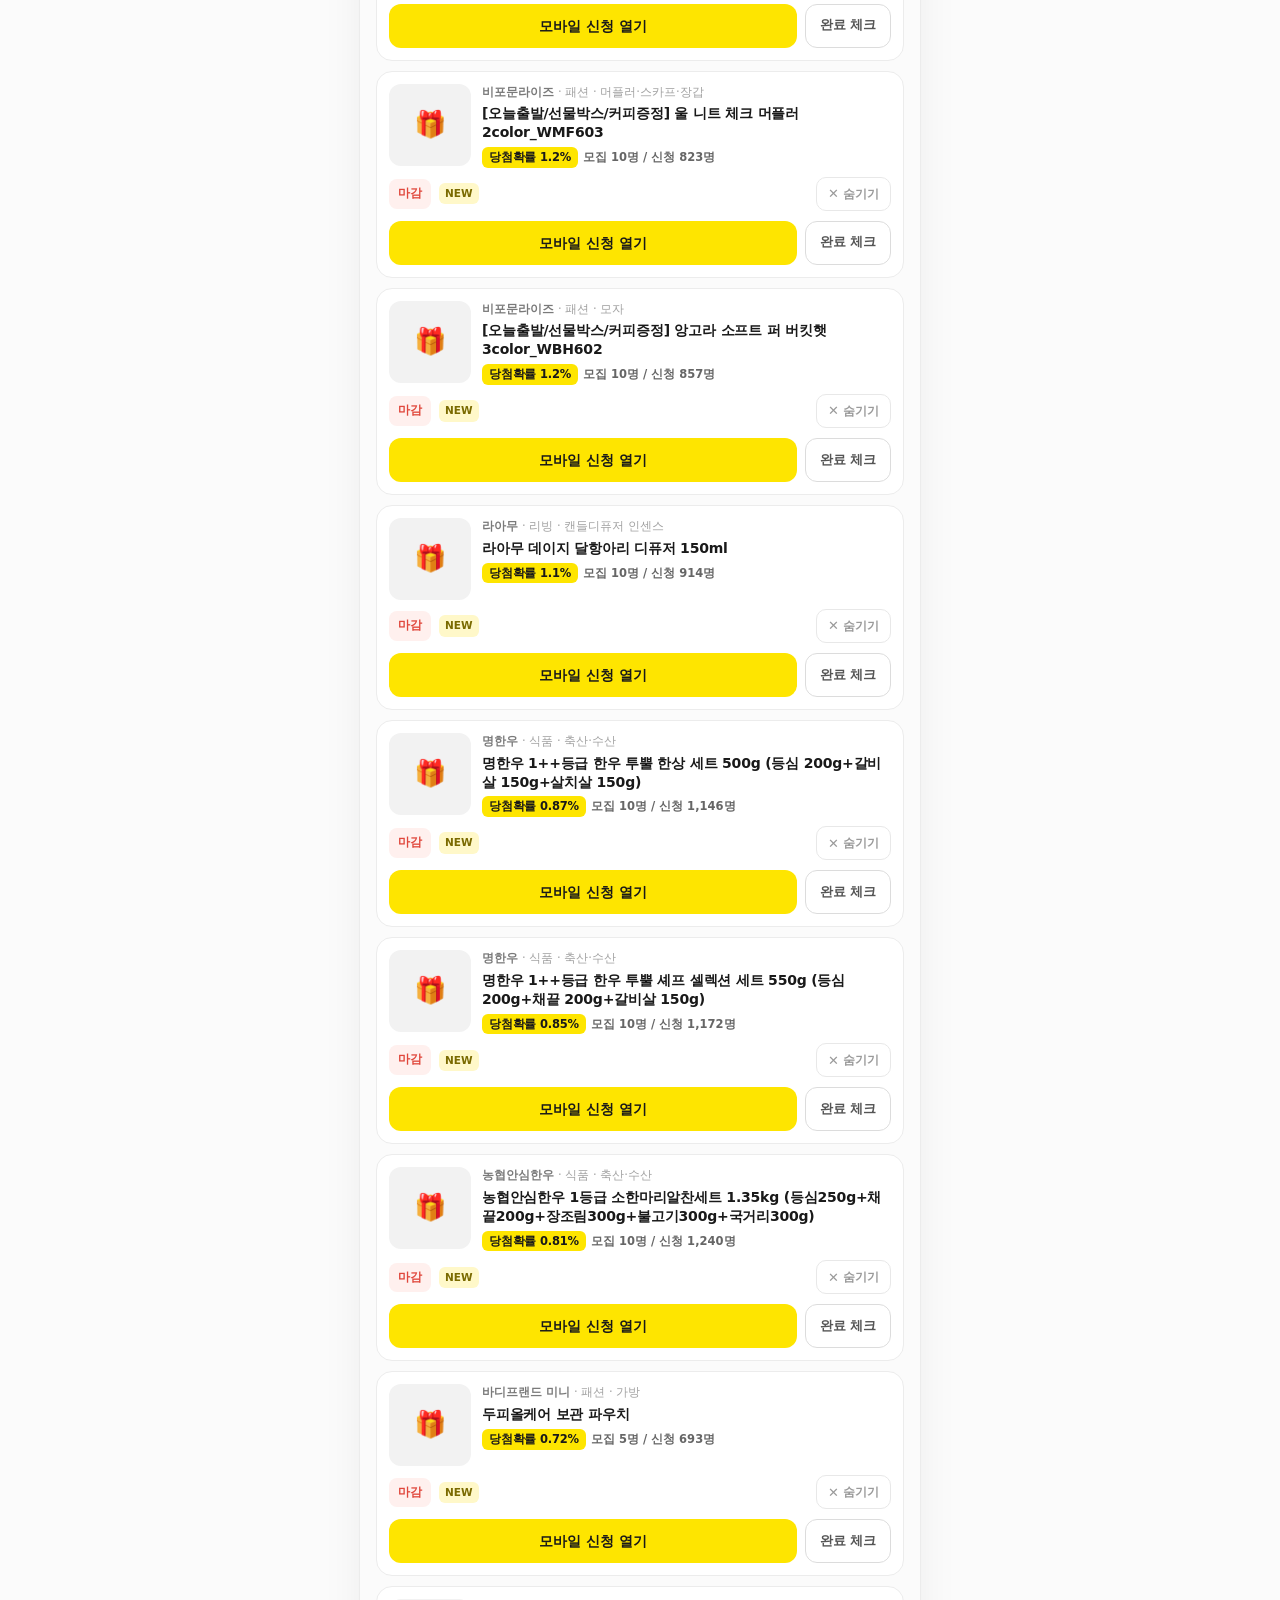
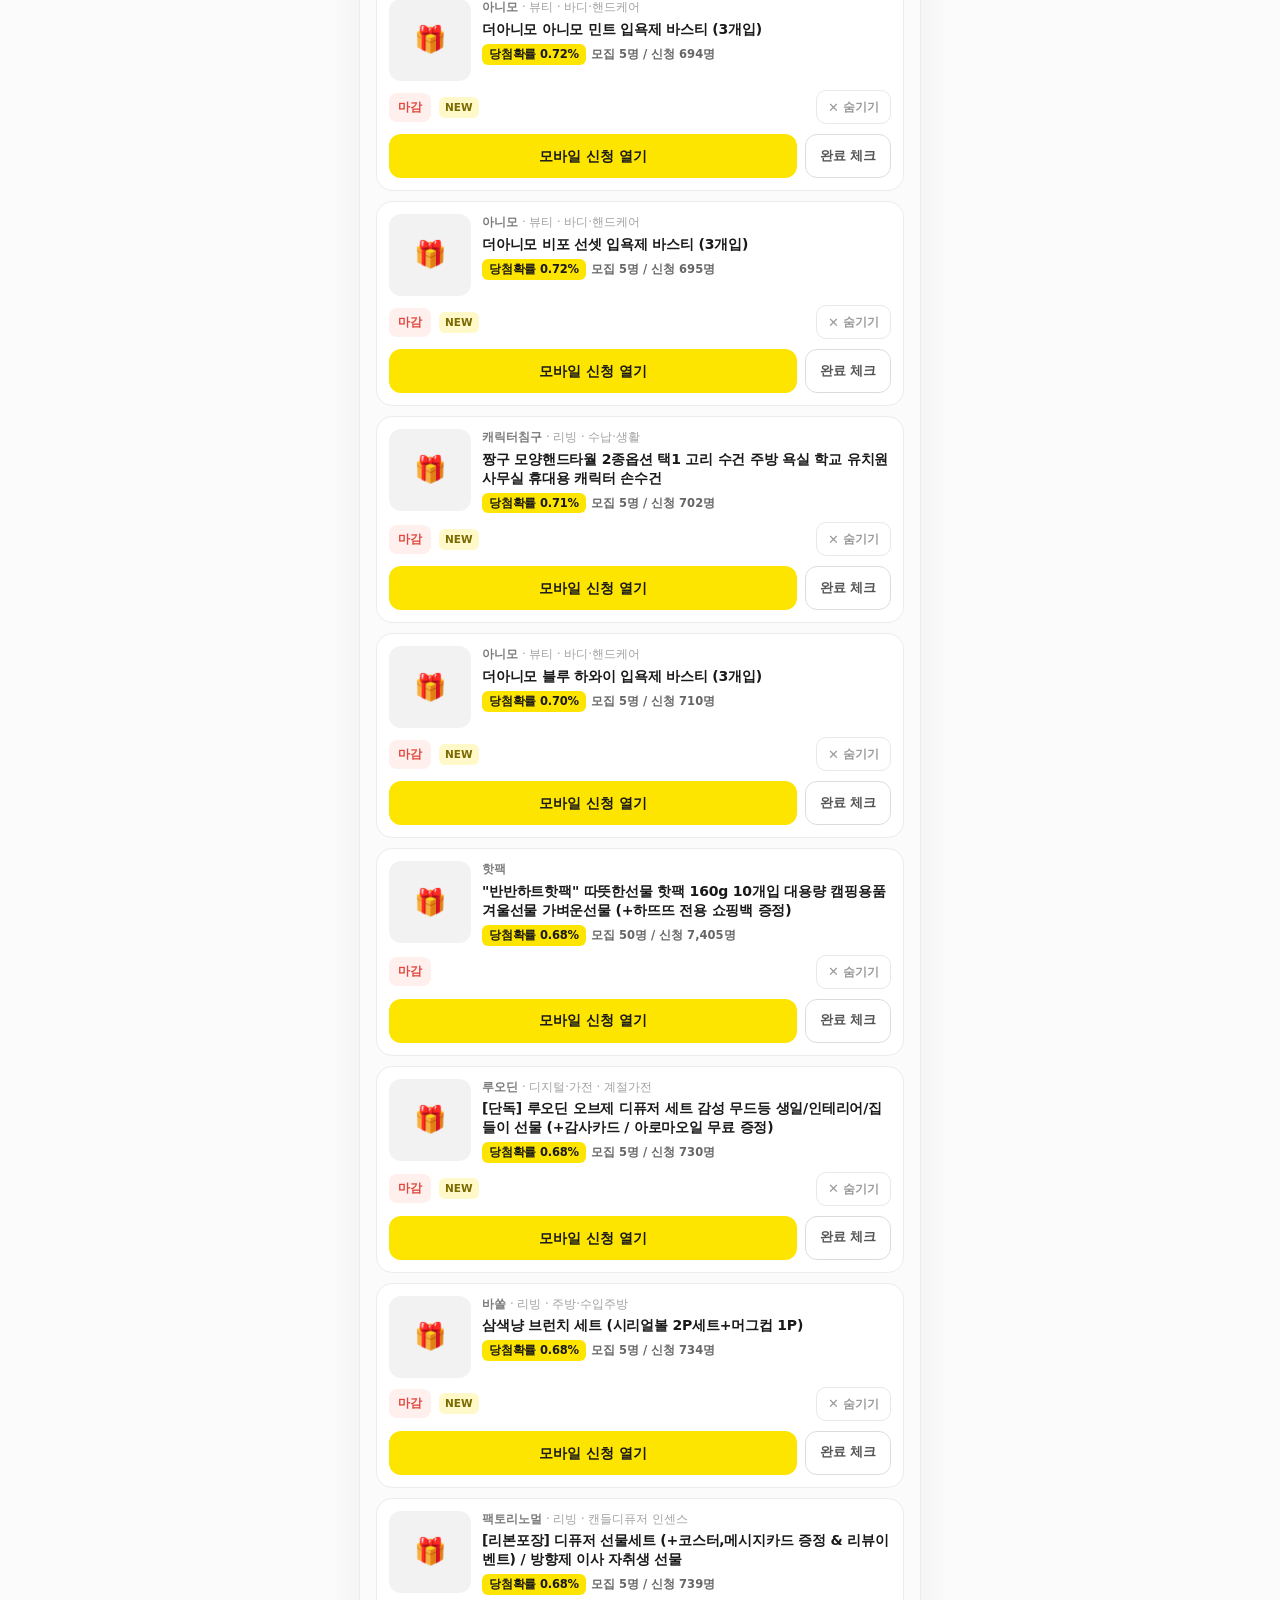
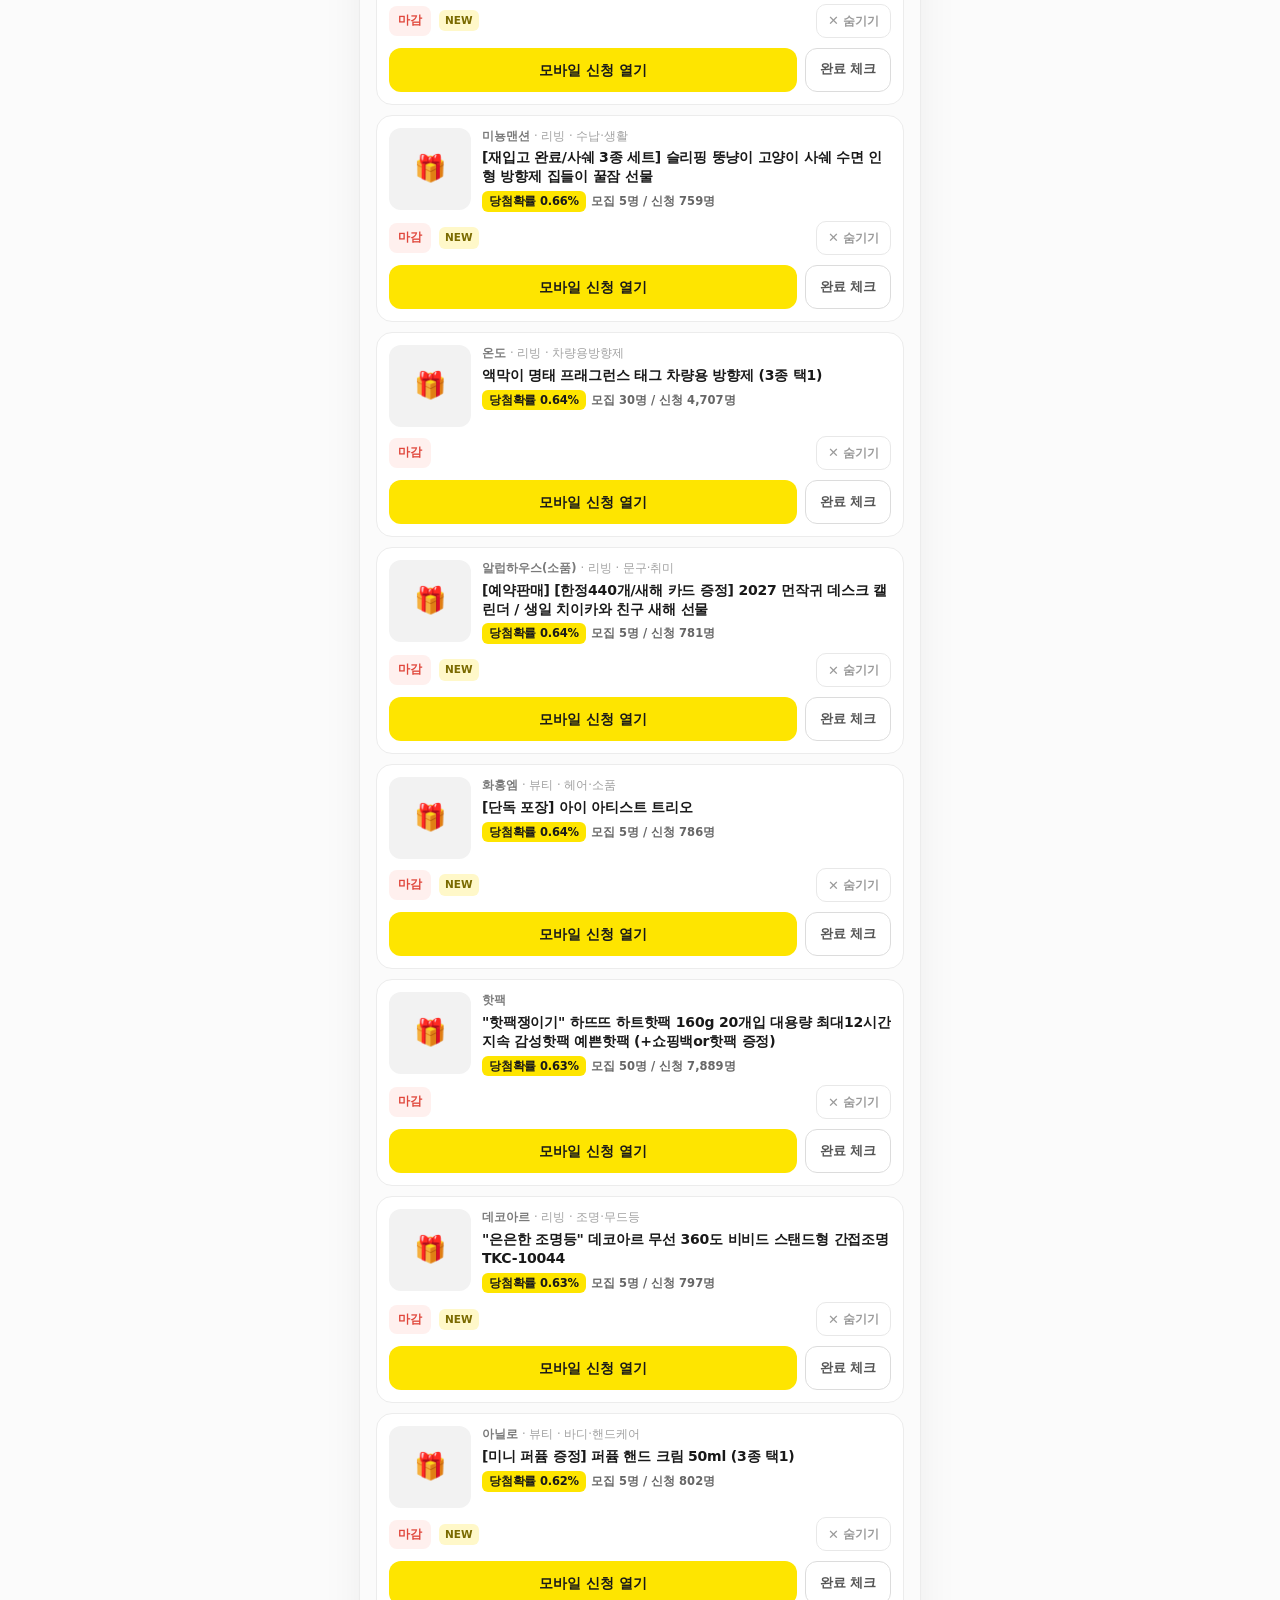
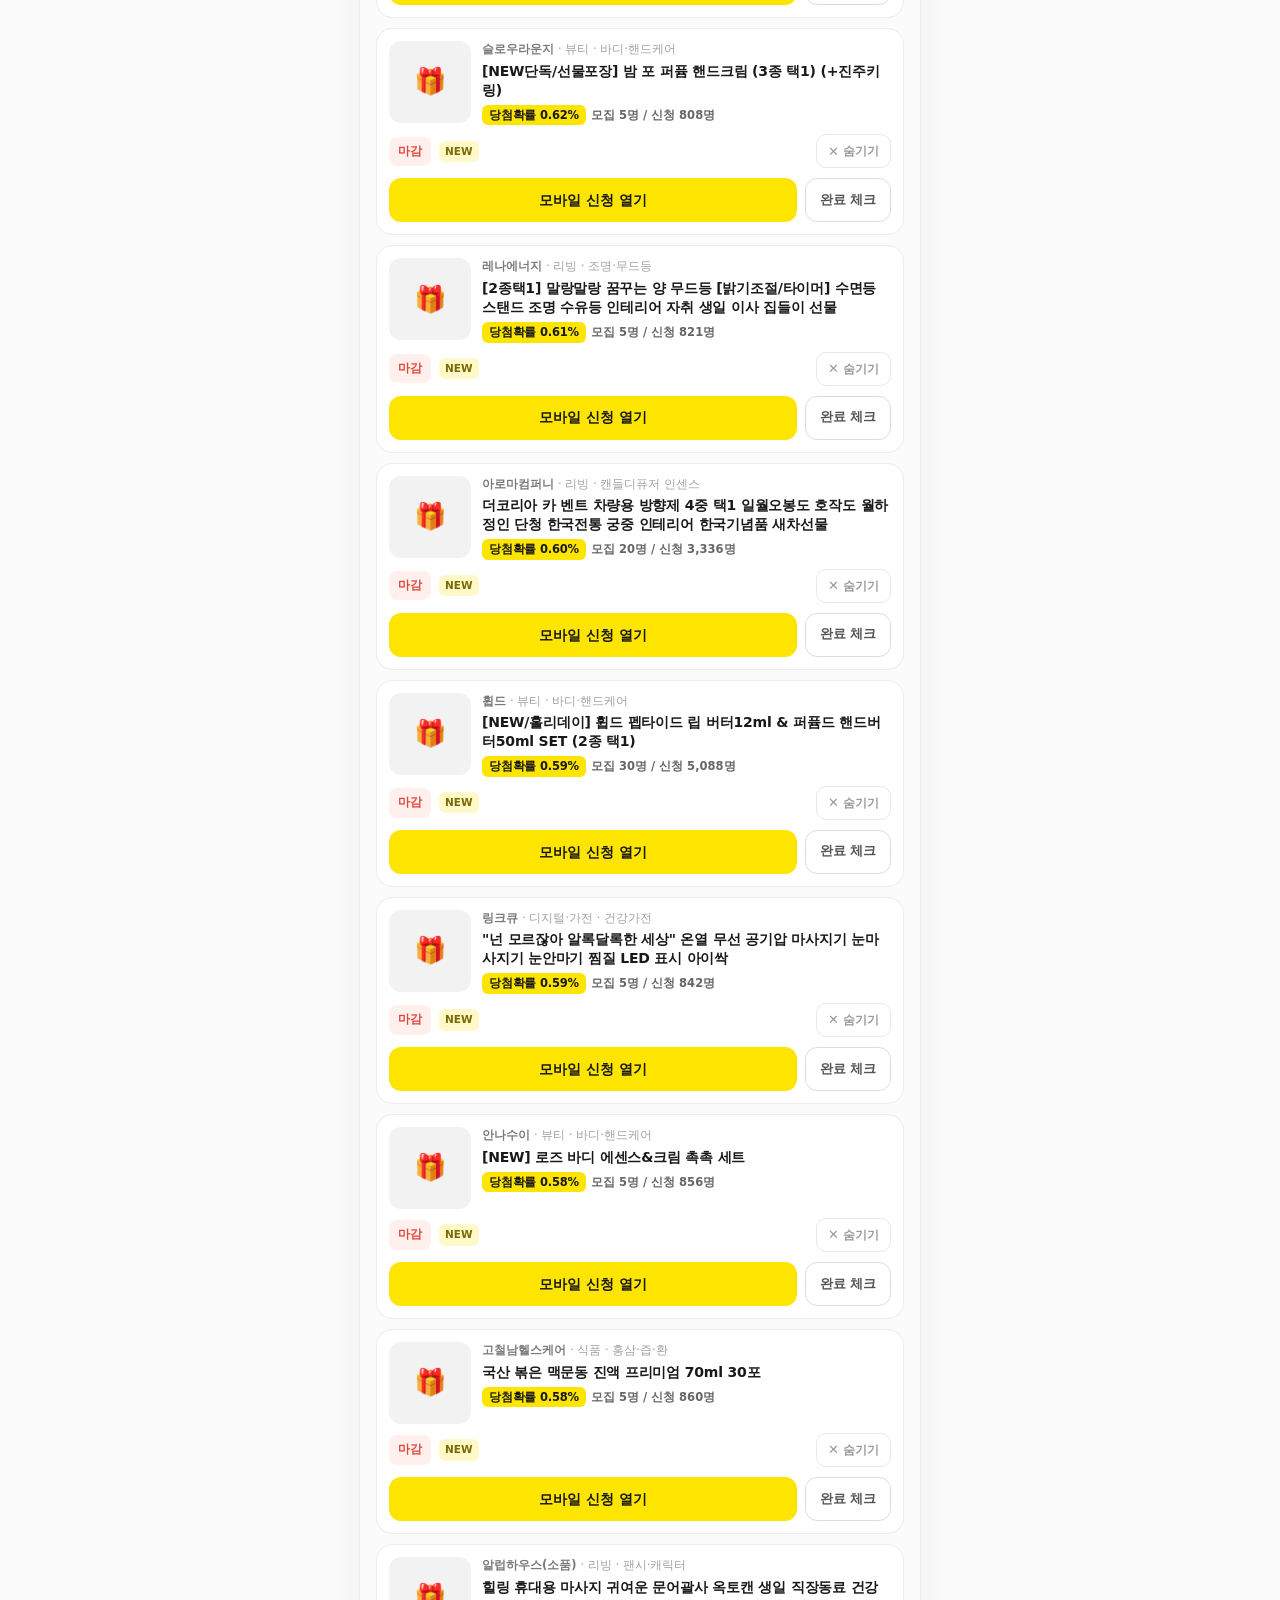
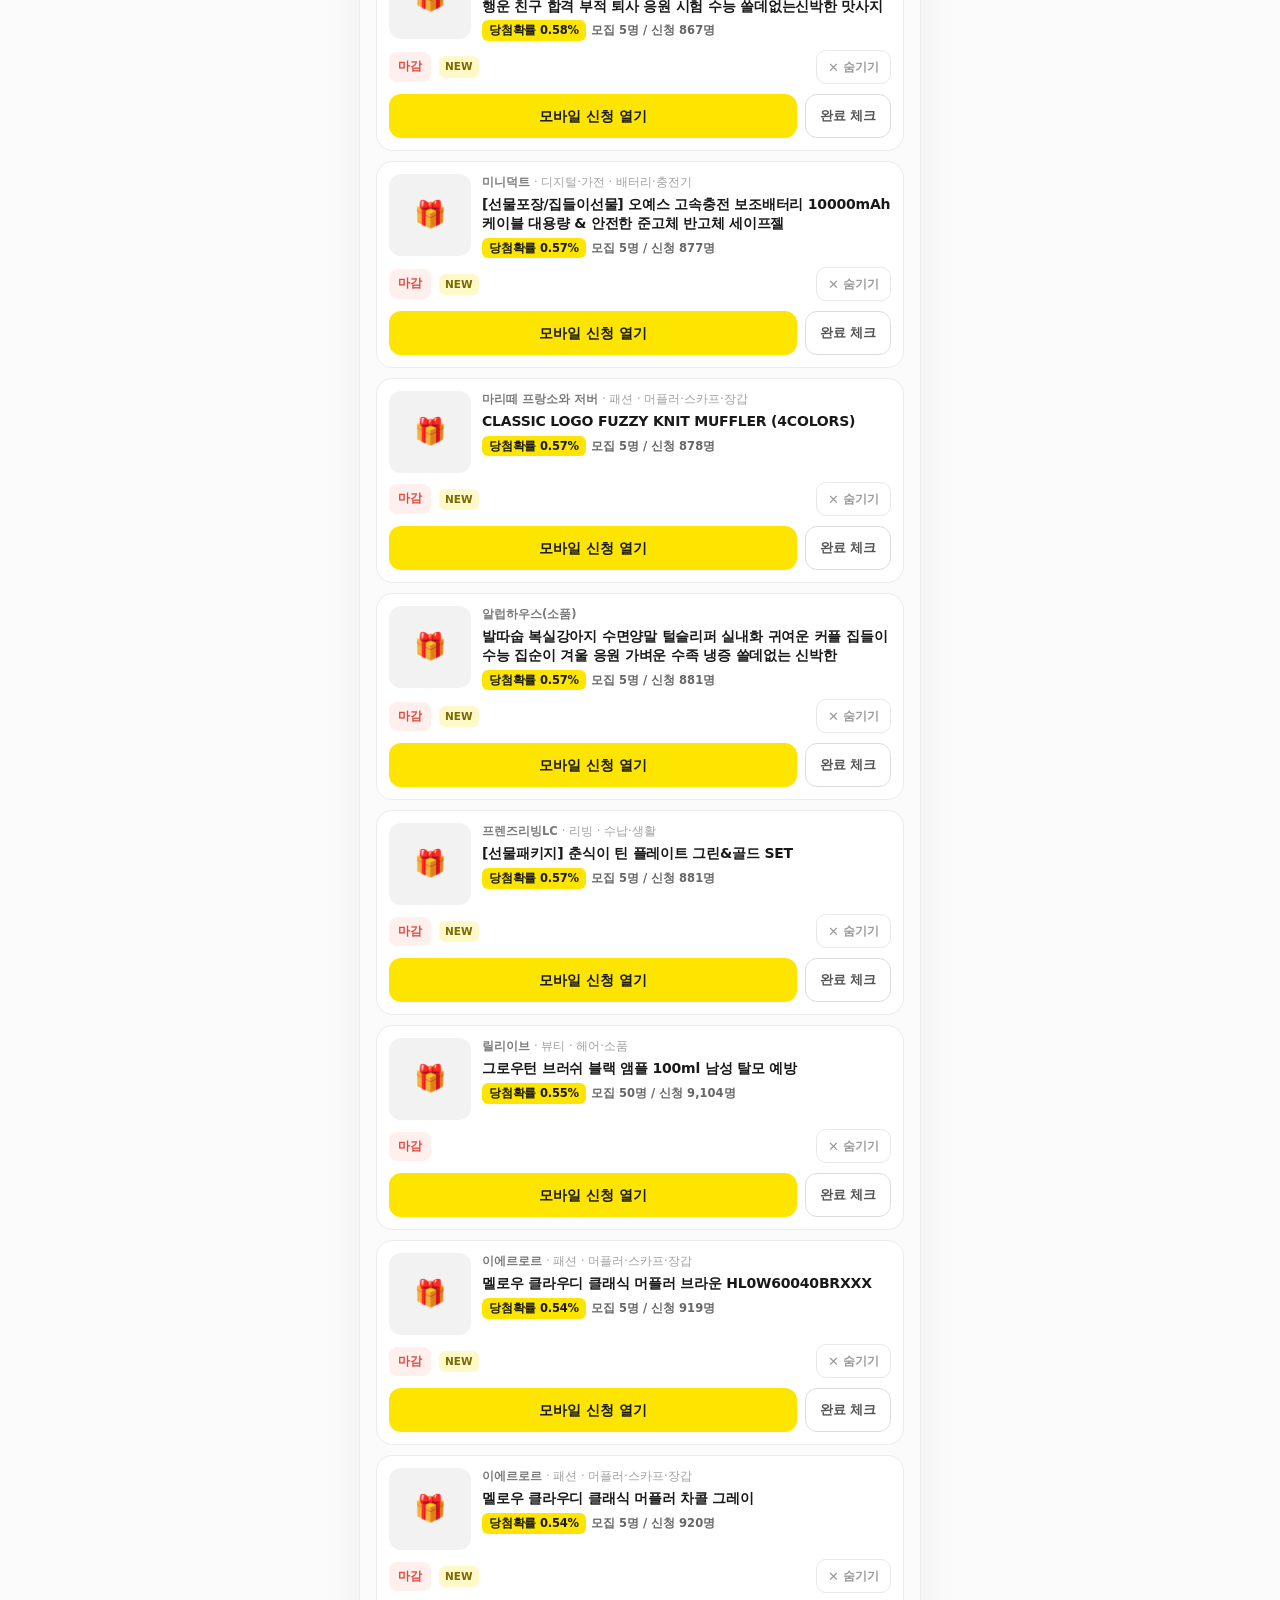
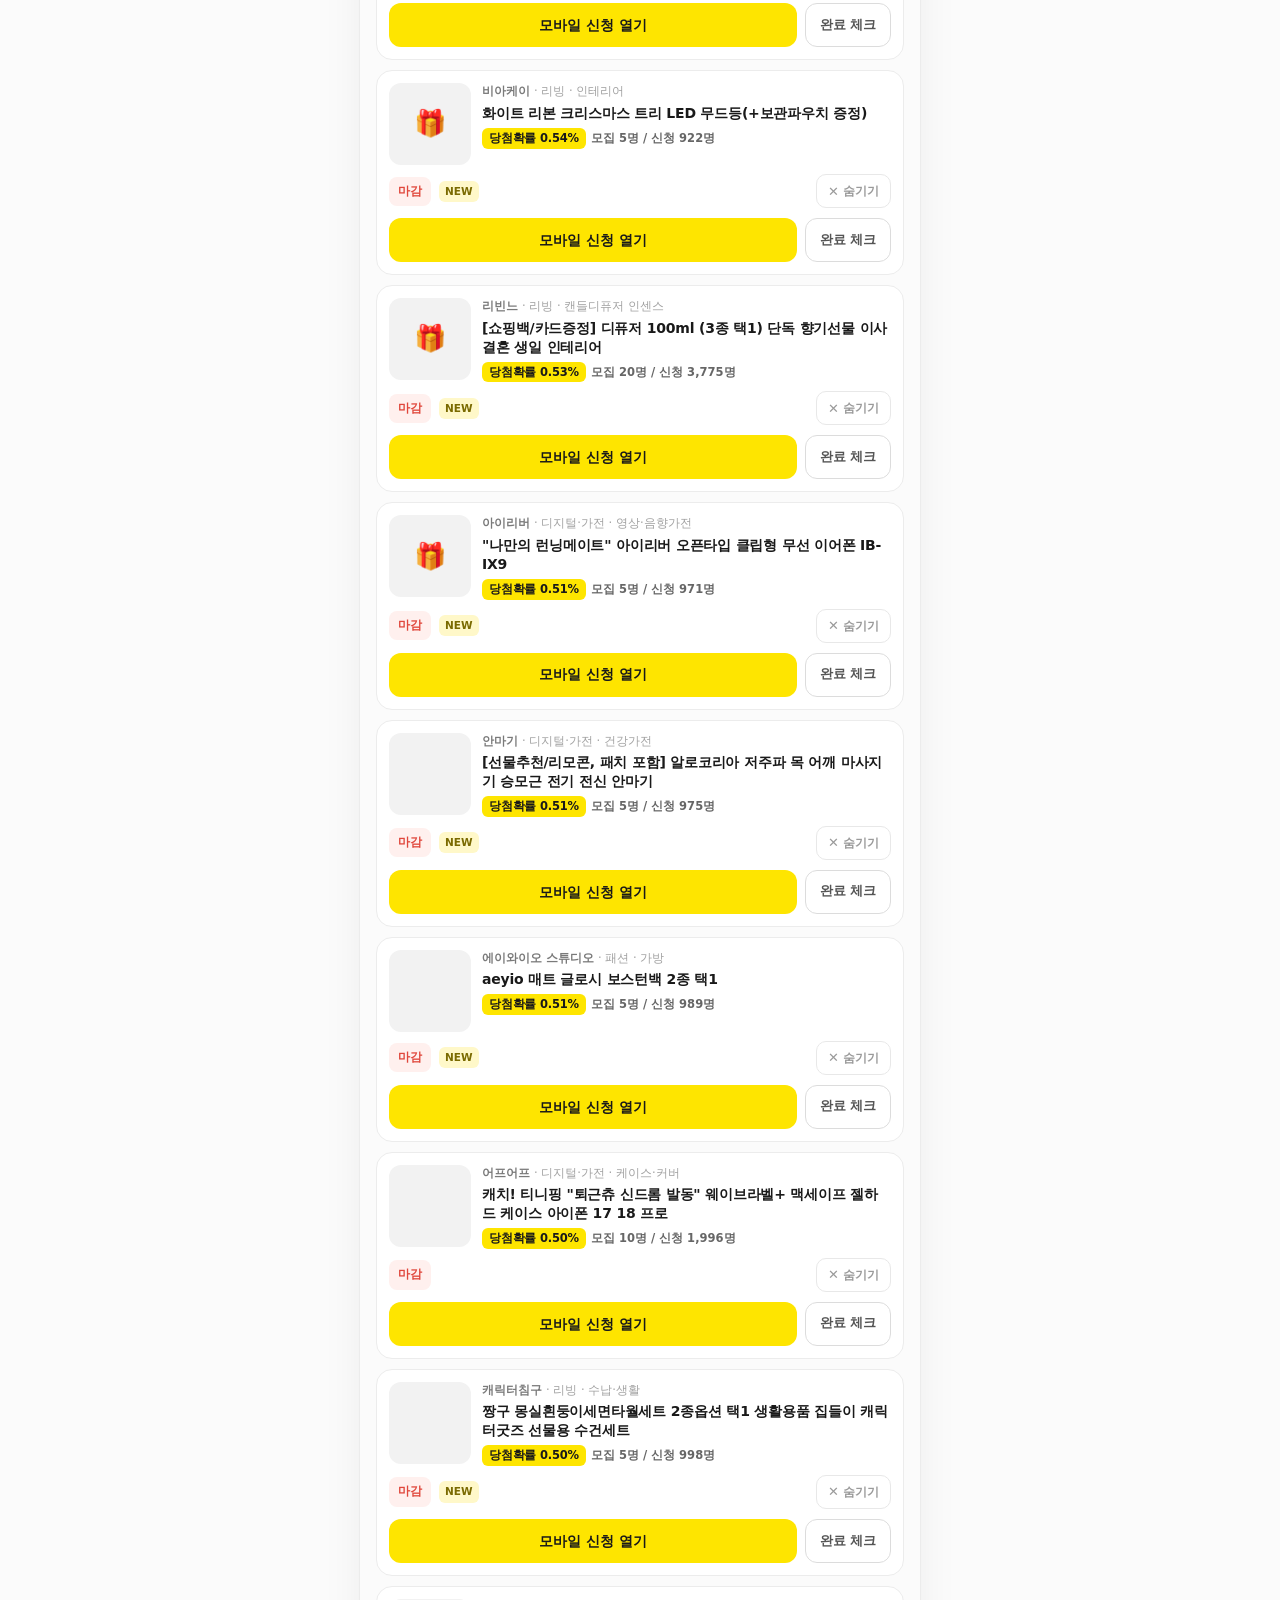
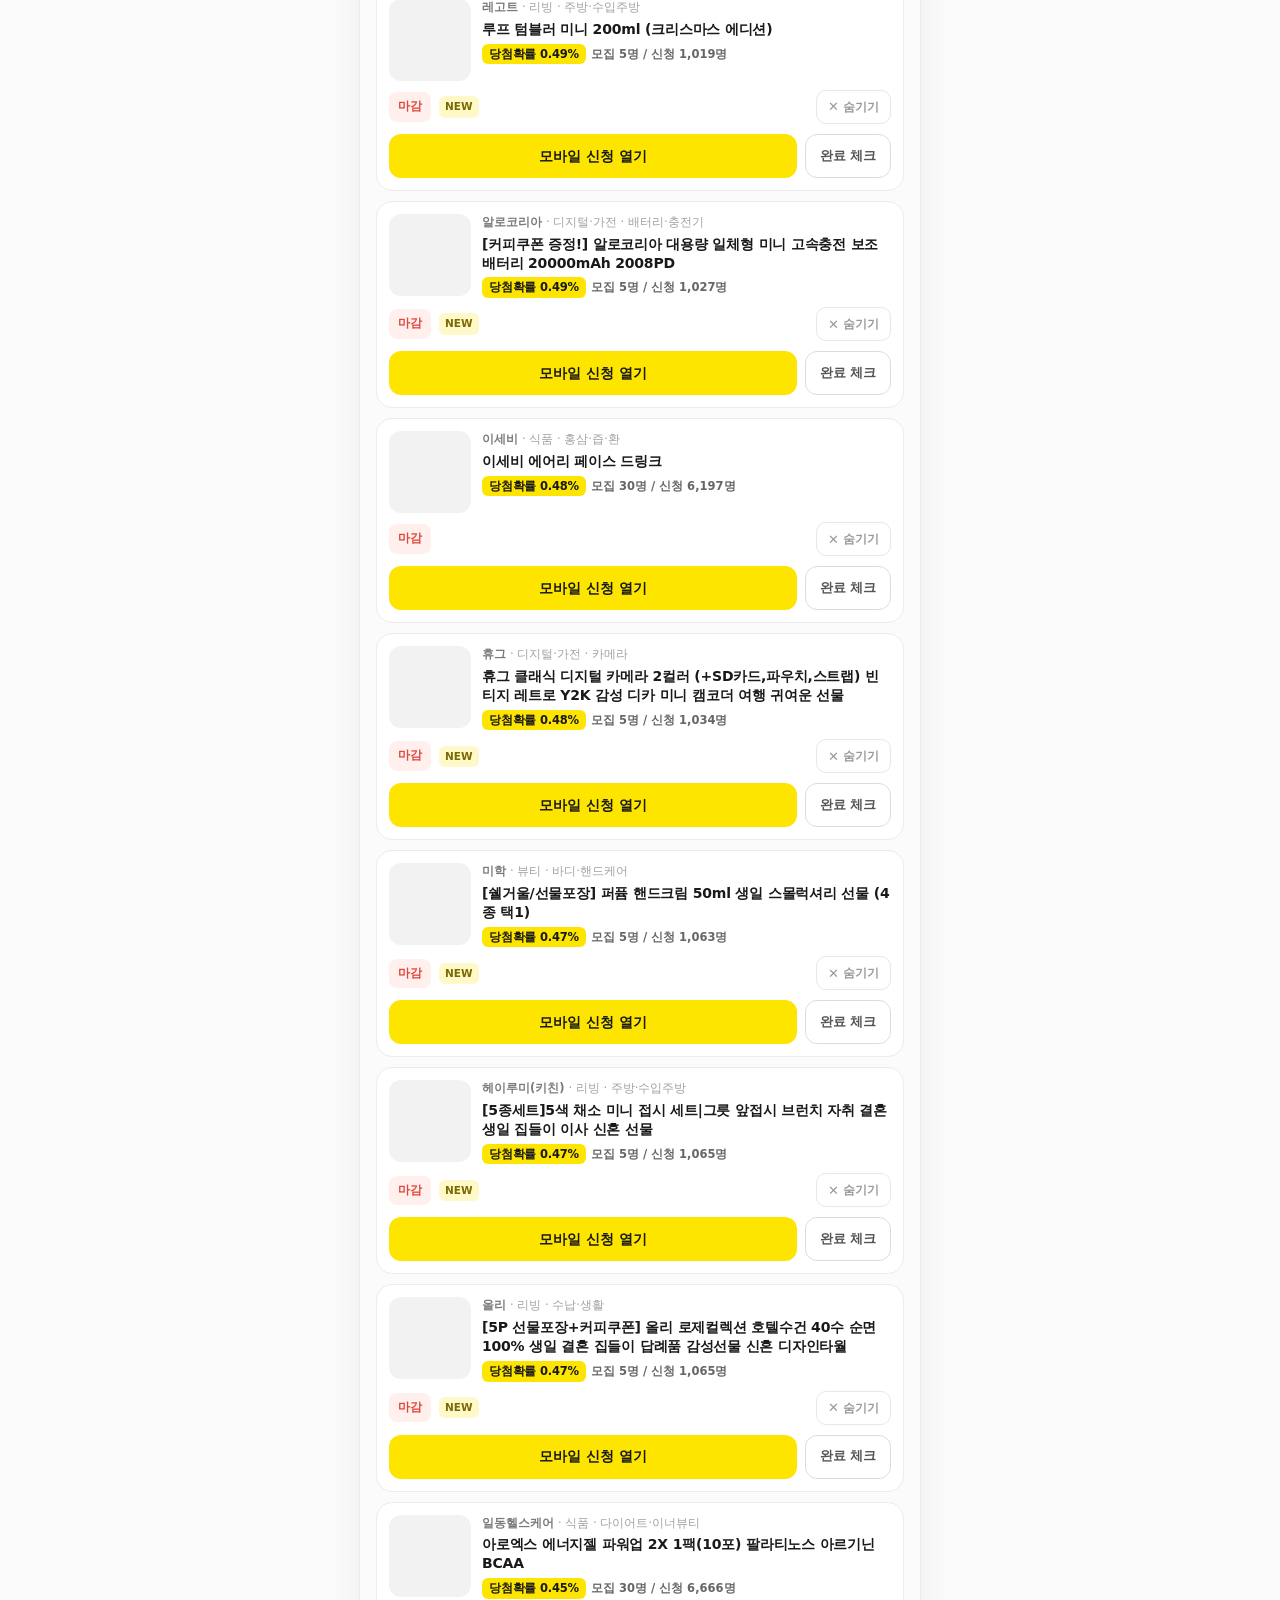
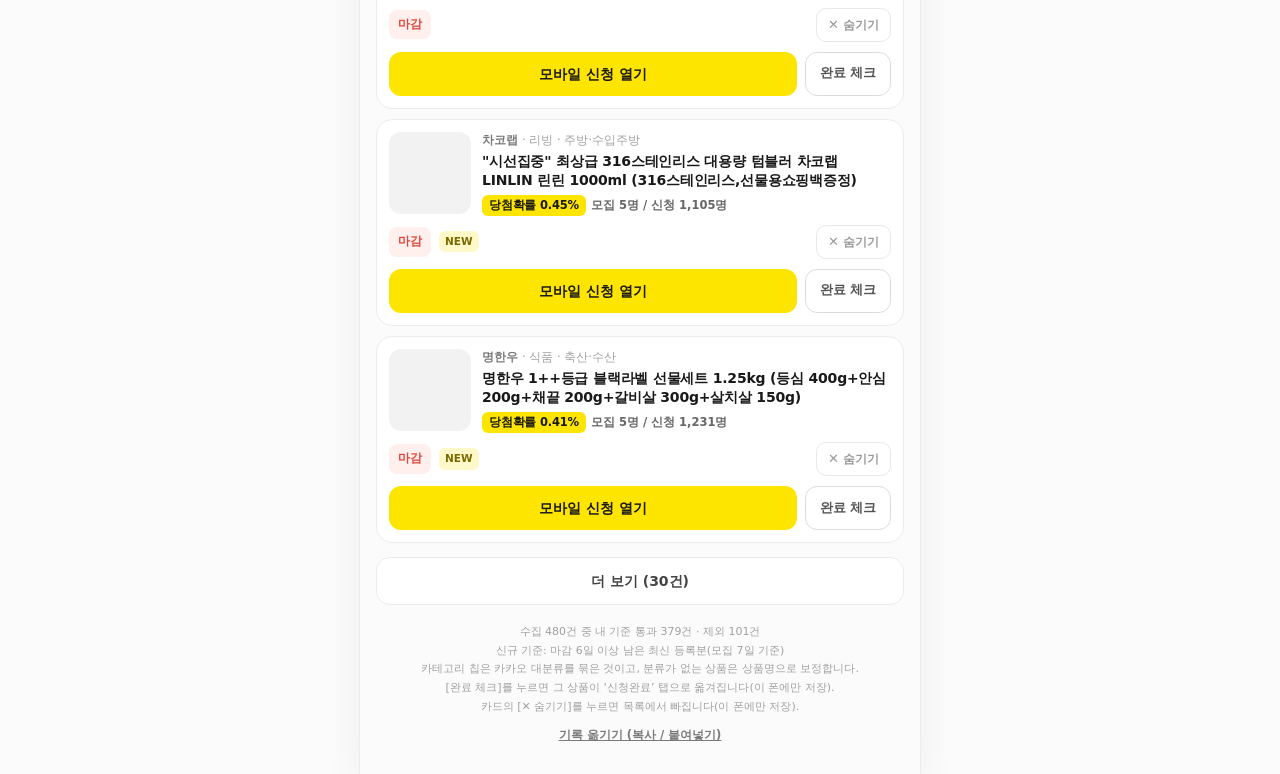
==== commit bed51e83: "feat: 기록 옮기기(복사/붙여넣기) 패널 추가 — 신청완료·숨김을 다른 기기로 1회 이전 - 하단 안내에 '기록 옮기기 (복사 / 붙여넣기)' 버튼 → 바텀 시트 - ① 내 기" ====
--- a/index.html
+++ b/index.html
@@ -74,6 +74,35 @@
 <footer id="foot"></footer>
 <div id="toast" role="status" aria-live="polite"></div>
 
+<!-- 기록 옮기기 — 크롬(앱)에서 쓰던 신청완료·숨김을 다른 기기로 1회 옮기는 패널 -->
+<div class="sheet" id="transfer" hidden role="dialog" aria-modal="true" aria-labelledby="transferTitle">
+  <div class="sheet-back" data-transfer-close="1"></div>
+  <div class="sheet-body">
+    <div class="sheet-head">
+      <h2 id="transferTitle">기록 옮기기</h2>
+      <button class="sheet-x" id="transferClose" type="button" aria-label="닫기">✕</button>
+    </div>
+    <p class="sheet-desc">기록은 이 브라우저(앱)에만 저장돼요. 지금 쓰는 곳의 <b>신청완료·숨김</b>을
+      다른 곳으로 한 번 옮길 때 씁니다.</p>
+    <div class="tr-step">
+      <div class="tr-label">① 내 기록 복사하기</div>
+      <button class="tr-btn" id="transferCopy" type="button">내 기록 복사하기</button>
+      <p class="tr-note" id="transferNote" role="status"></p>
+    </div>
+    <div class="tr-step">
+      <div class="tr-label">② 기록 붙여넣어 불러오기</div>
+      <textarea id="transferText" rows="3" spellcheck="false" autocomplete="off"
+        placeholder="복사한 글자를 여기에 붙여넣기" aria-label="옮길 기록 글자"></textarea>
+      <div class="tr-actions">
+        <button class="tr-btn" id="transferMerge" type="button">불러오기 (합치기)</button>
+        <button class="tr-btn ghost" id="transferReplace" type="button">덮어쓰기</button>
+      </div>
+      <p class="tr-note" id="transferMsg" role="status"></p>
+      <p class="tr-warn">덮어쓰기를 누르면 이 기기의 기존 기록은 지워지고 붙여넣은 기록만 남아요.</p>
+    </div>
+  </div>
+</div>
+
 <script src="app.js" defer></script>
 </body>
 </html>
--- a/styles.css
+++ b/styles.css
@@ -180,3 +180,51 @@
 }
 #toast.show{opacity:1;transform:translate(-50%,0);pointer-events:auto}
 #toast button{background:none;border:0;color:var(--kakao);font-weight:800;font-size:13px;padding:0}
+
+/* ── 기록 옮기기 패널(바텀 시트) ───────── */
+.sheet{
+  position:fixed; inset:0; z-index:60; display:flex; align-items:flex-end; justify-content:center;
+  background:rgba(0,0,0,.32); animation:sheetFade .16s ease
+}
+.sheet[hidden]{display:none}
+.sheet-back{position:absolute; inset:0}
+.sheet-body{
+  position:relative; width:100%; max-width:560px; max-height:calc(100% - 40px); overflow-y:auto;
+  -webkit-overflow-scrolling:touch; overscroll-behavior:contain;
+  background:#fff; border-radius:18px 18px 0 0; padding:16px 16px calc(18px + var(--safe-b));
+  box-shadow:0 -8px 30px rgba(0,0,0,.16); animation:sheetUp .2s ease
+}
+@keyframes sheetFade{from{opacity:0} to{opacity:1}}
+@keyframes sheetUp{from{transform:translateY(26px)} to{transform:translateY(0)}}
+@media (prefers-reduced-motion:reduce){.sheet,.sheet-body{animation:none}}
+.sheet-head{display:flex;align-items:center;justify-content:space-between;gap:8px}
+.sheet-head h2{margin:0;font-size:16px;font-weight:800;letter-spacing:-.3px}
+.sheet-x{
+  flex:0 0 auto; width:32px; height:32px; border:0; border-radius:50%; background:#f4f4f4;
+  color:#666; font-size:13px; line-height:1; display:flex; align-items:center; justify-content:center
+}
+.sheet-x:active{background:#e9e9e9}
+.sheet-desc{margin:6px 0 14px;font-size:12.5px;line-height:1.6;color:var(--muted)}
+.sheet-desc b{color:#444}
+.tr-step{margin:0}
+.tr-step + .tr-step{border-top:1px solid var(--line); padding-top:12px; margin-top:12px}
+.tr-label{font-size:13px;font-weight:800;margin-bottom:7px}
+.tr-btn{
+  width:100%; min-height:42px; padding:0 14px; border-radius:11px; border:1px solid var(--kakao-dark);
+  background:var(--kakao); color:var(--ink); font-size:13.5px; font-weight:800;
+  display:flex; align-items:center; justify-content:center
+}
+.tr-btn:active{background:var(--kakao-dark); border-color:var(--kakao-dark)}
+.tr-btn.ghost{background:#fff; border-color:#e2e2e2; color:#666}
+.tr-btn.ghost:active{background:#f4f4f4; border-color:#d8d8d8}
+.tr-actions{display:grid; grid-template-columns:minmax(0,1fr) auto; gap:8px; margin-top:8px}
+.tr-actions .tr-btn.ghost{width:auto; white-space:nowrap}
+#transferText{
+  display:block; width:100%; border:1px solid var(--line); border-radius:11px; padding:9px 10px;
+  background:#fafafa; color:#333; outline:none; resize:vertical; word-break:break-all;
+  font-family:ui-monospace,Menlo,Consolas,monospace; font-size:11.5px; line-height:1.55
+}
+#transferText:focus{border-color:var(--kakao-dark); background:#fff}
+.tr-note{margin:7px 0 0; font-size:11.5px; line-height:1.55; color:var(--green); font-weight:600}
+.tr-note:empty{display:none}
+.tr-warn{margin:8px 0 0; font-size:11px; line-height:1.5; color:#a87000}
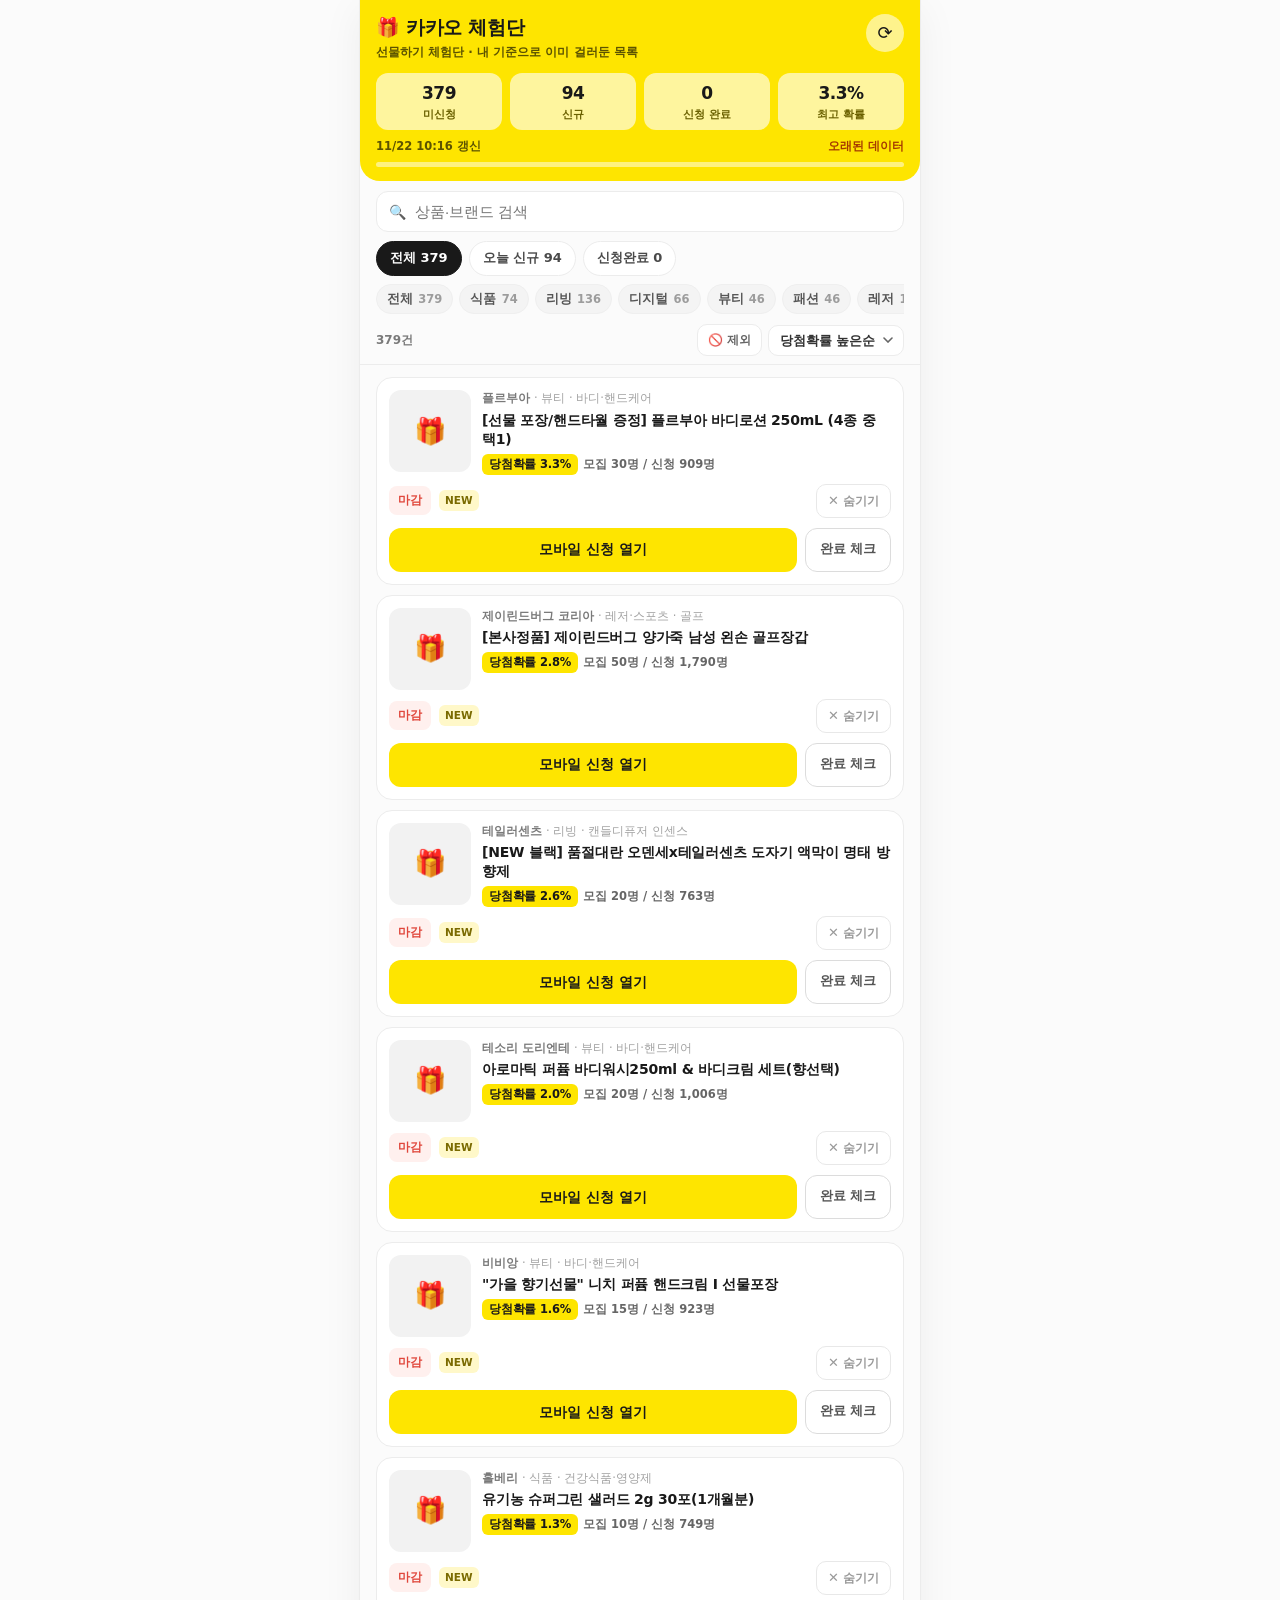
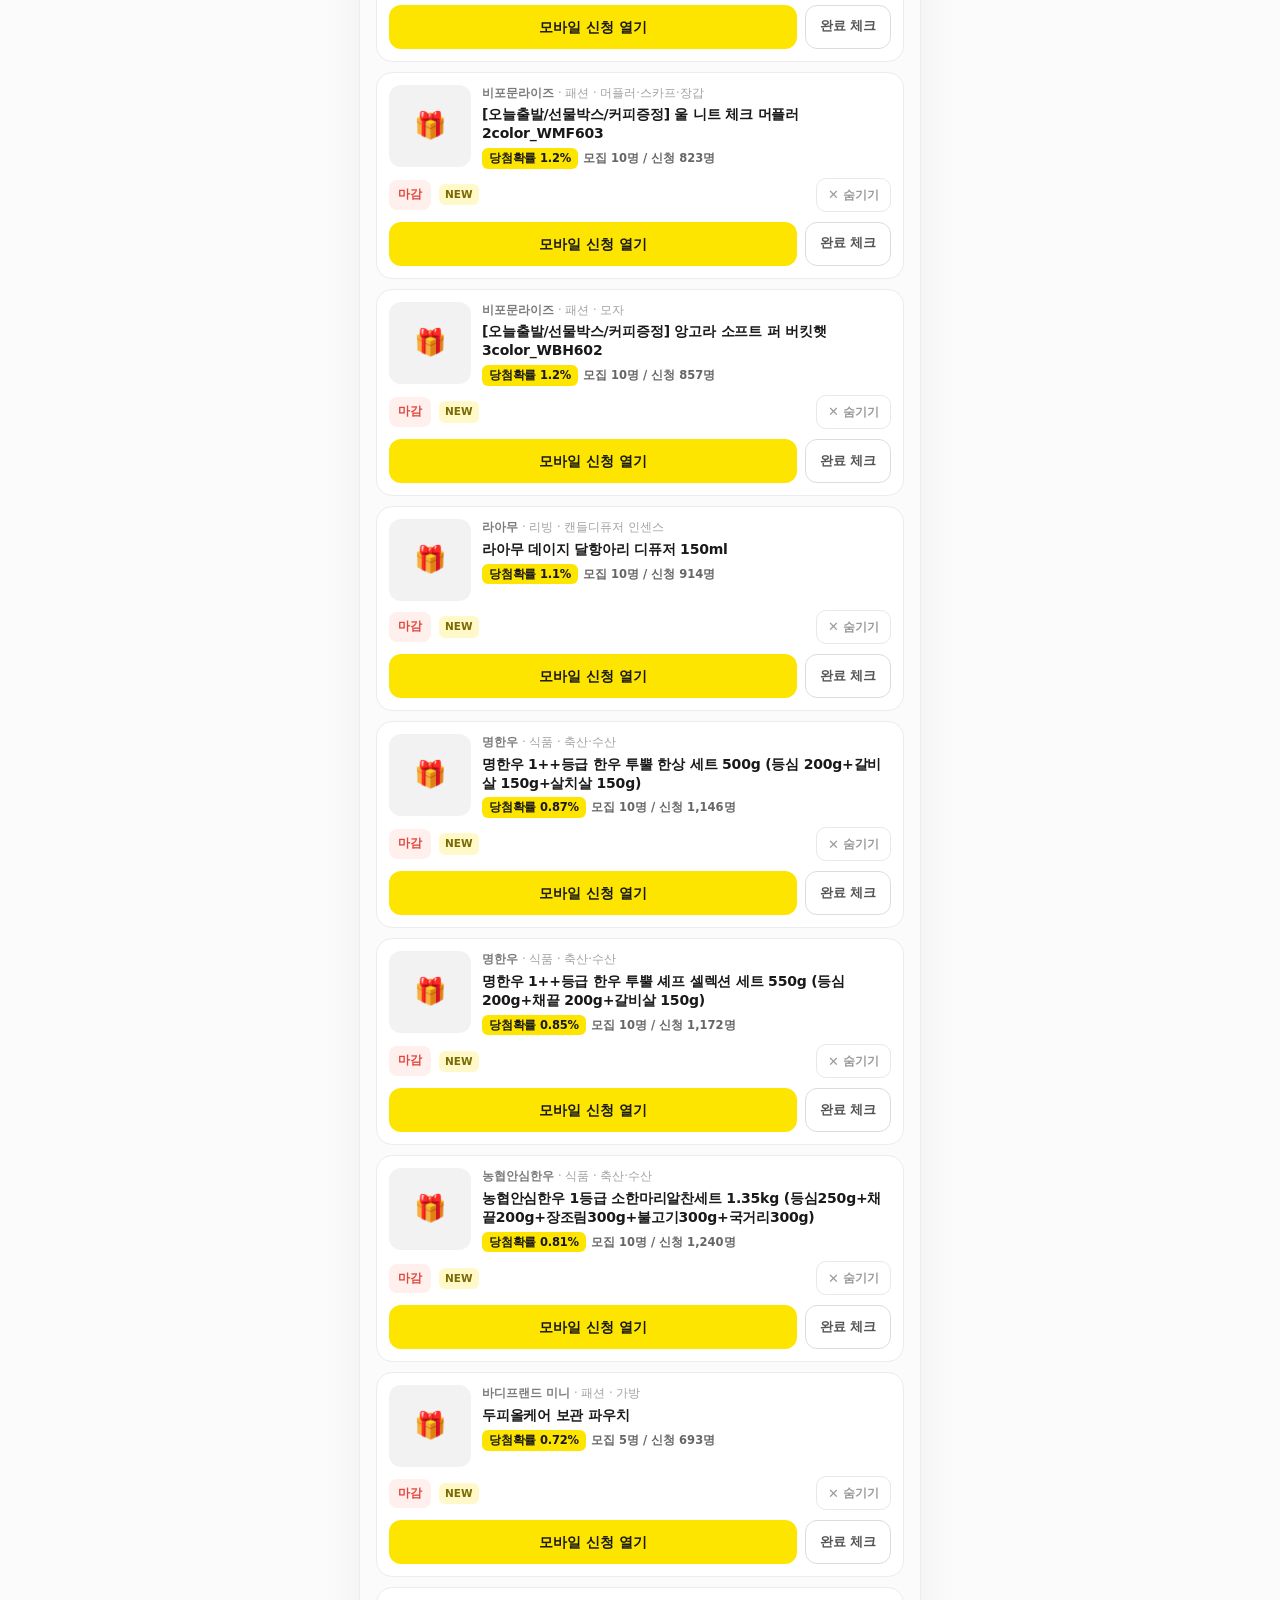
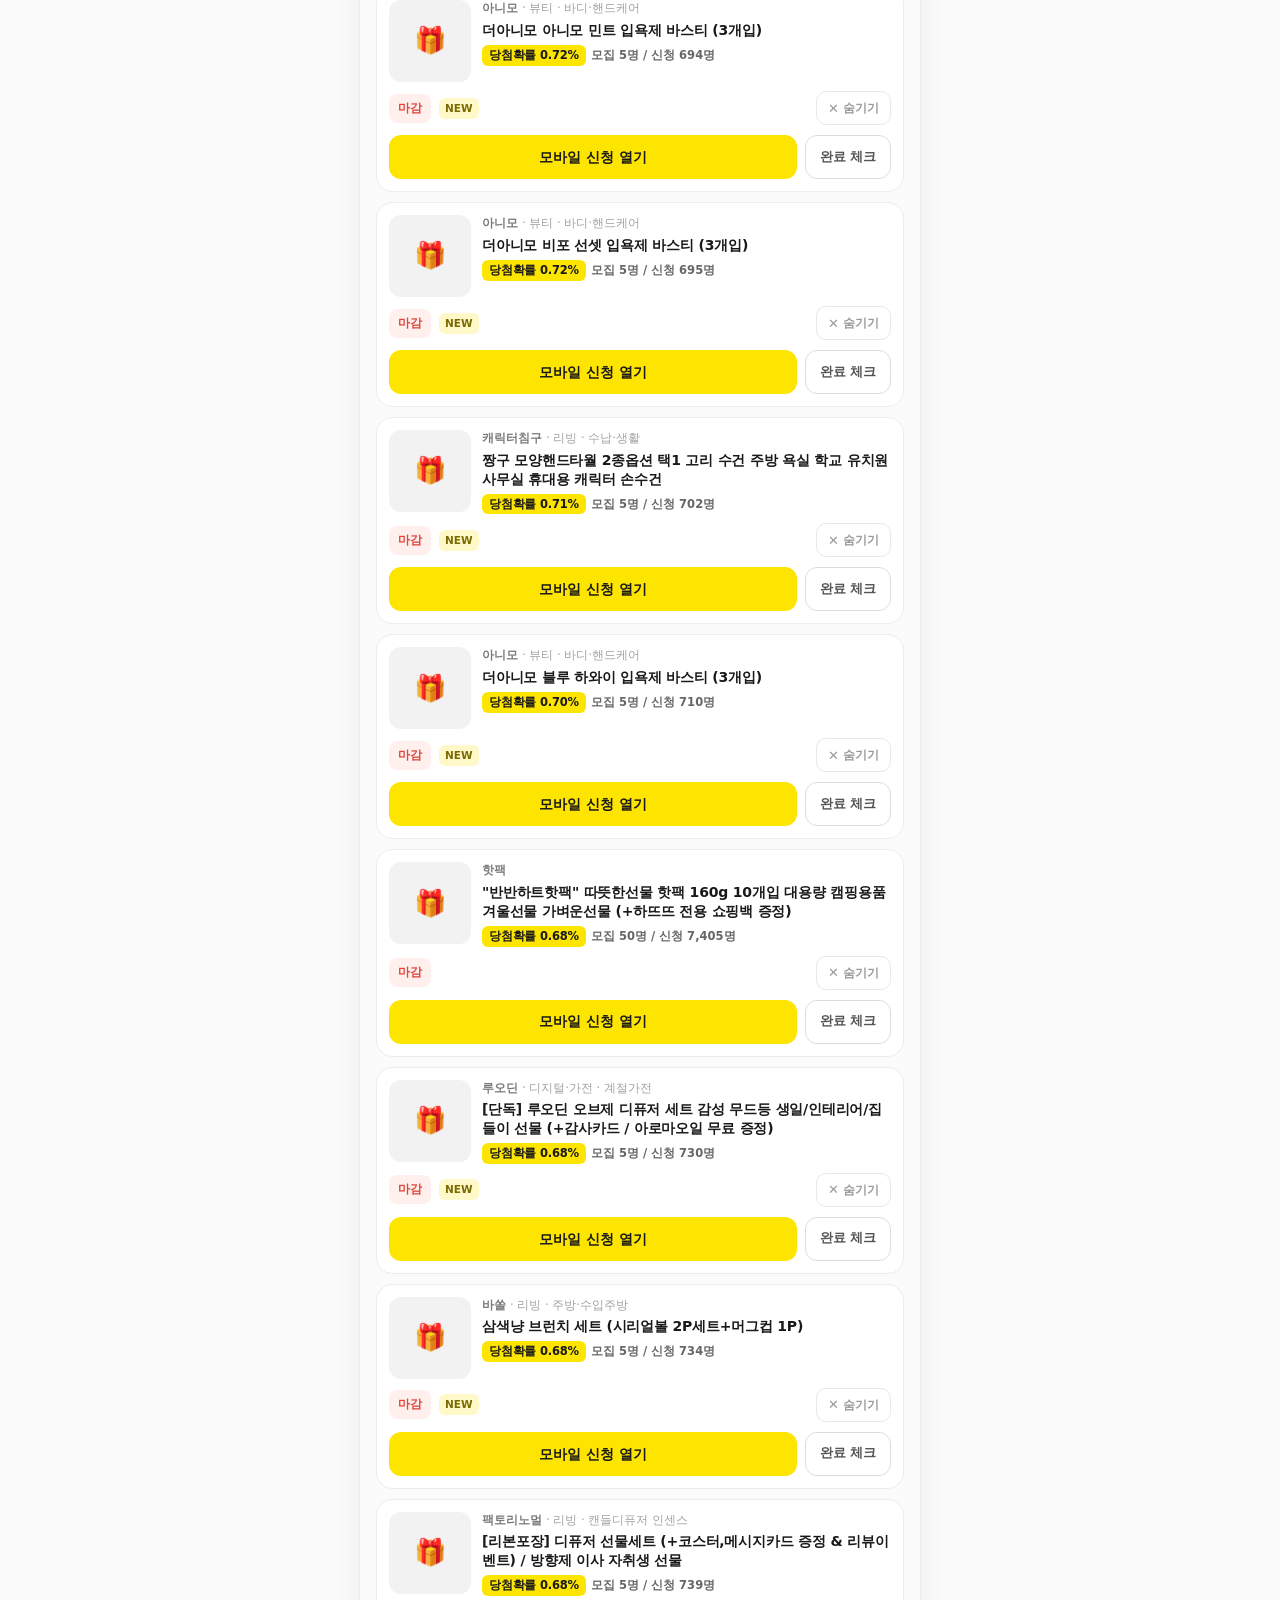
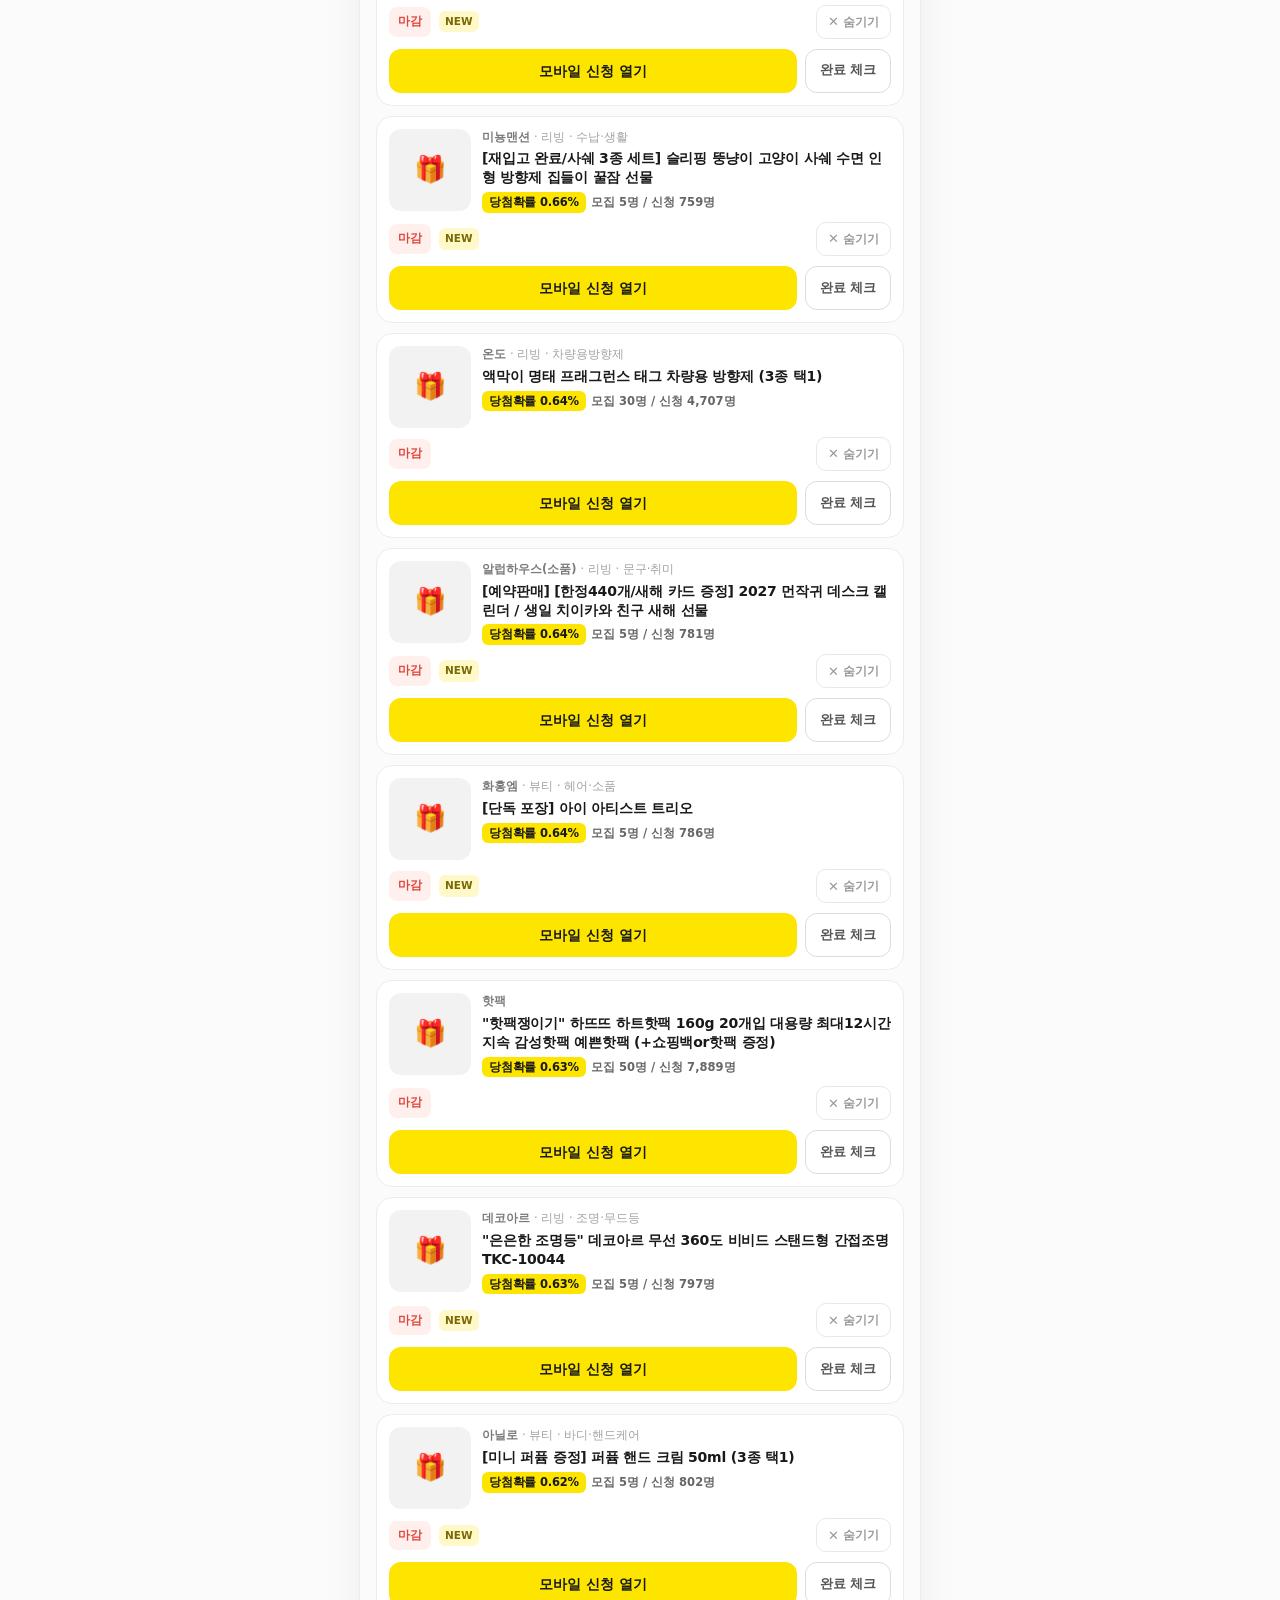
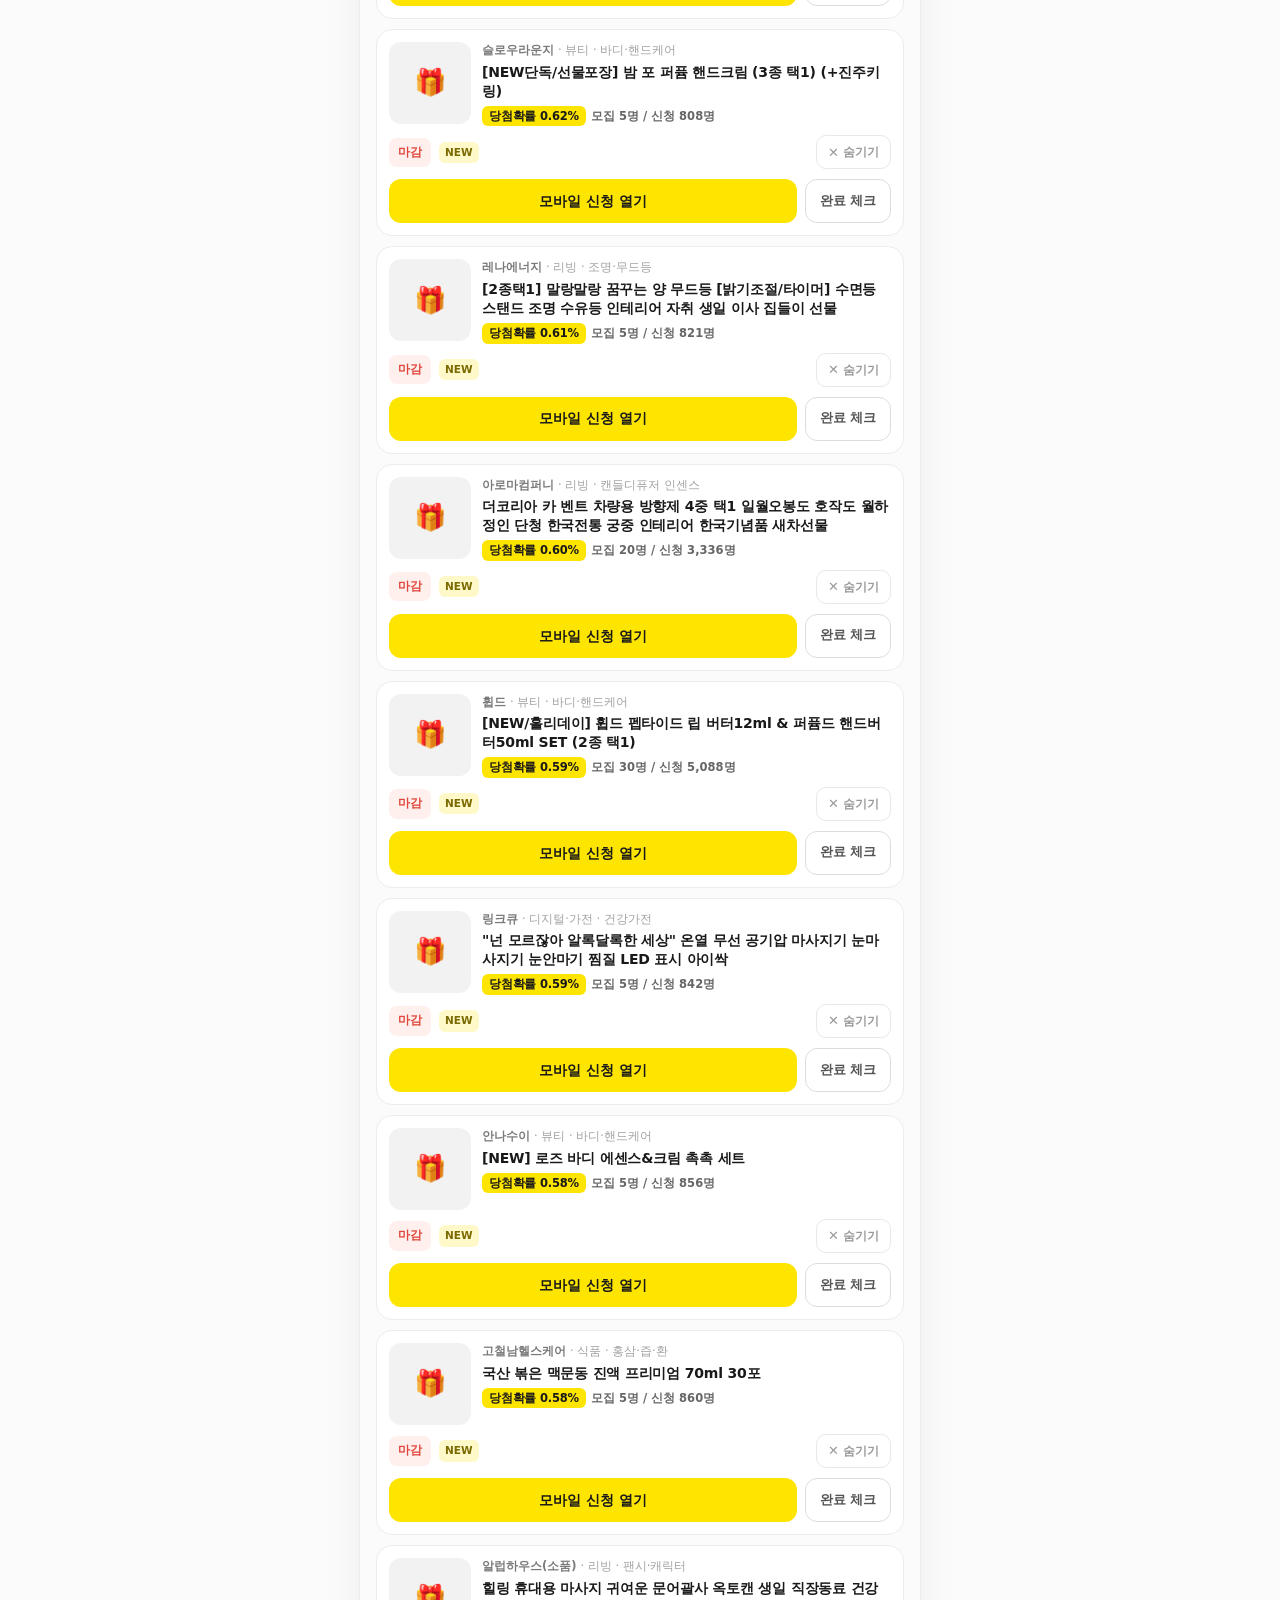
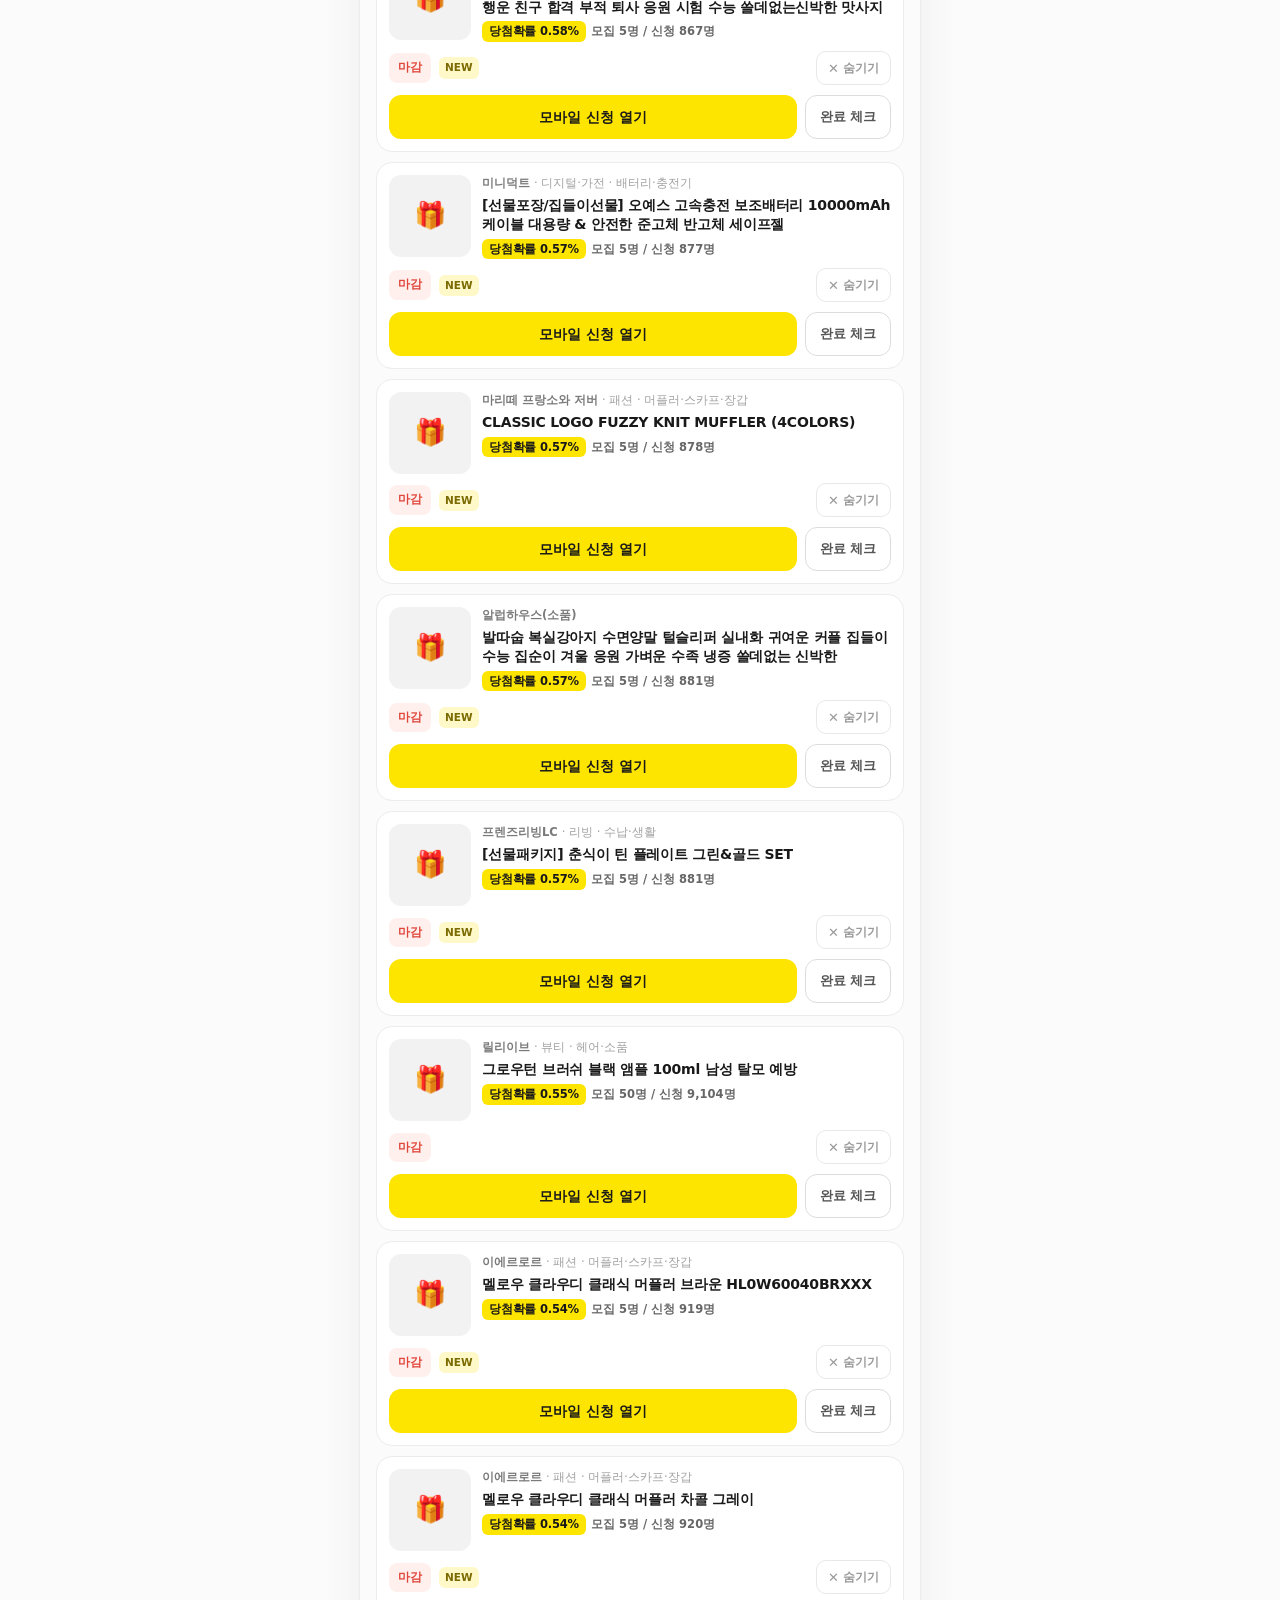
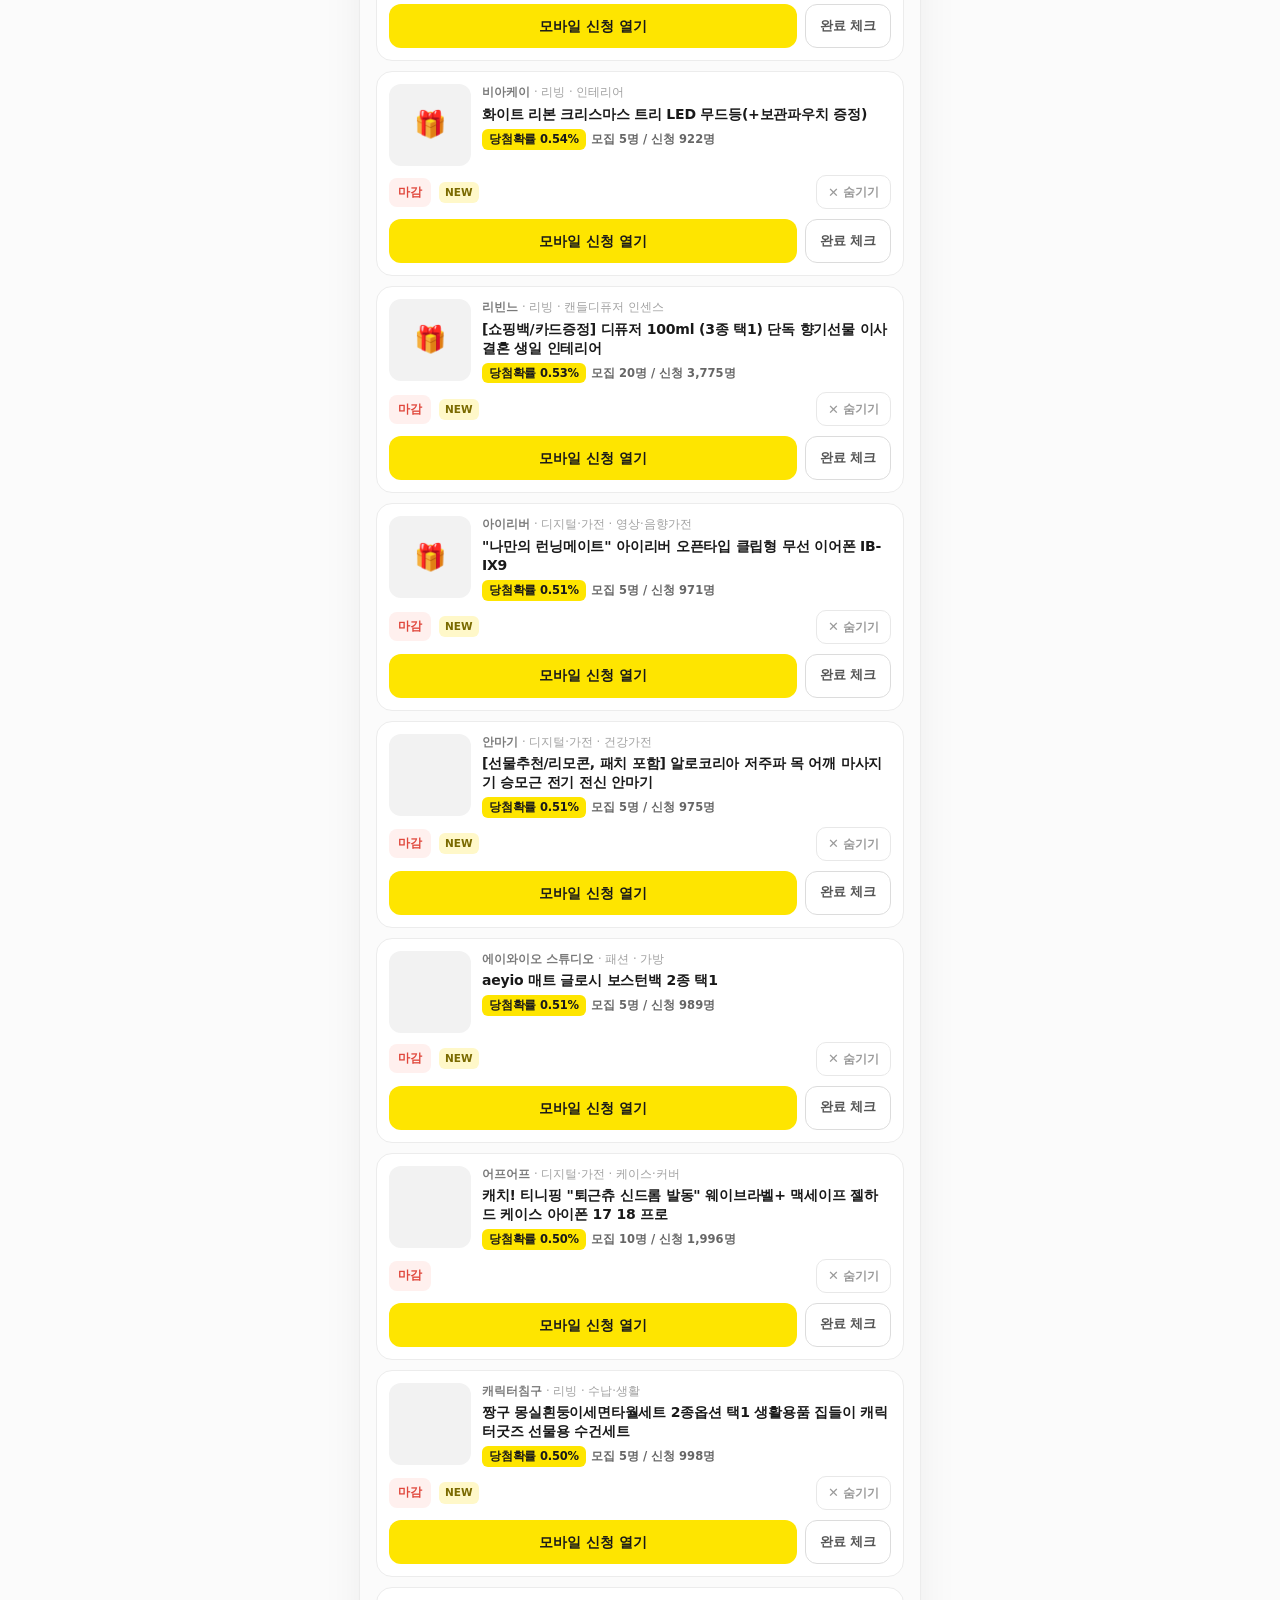
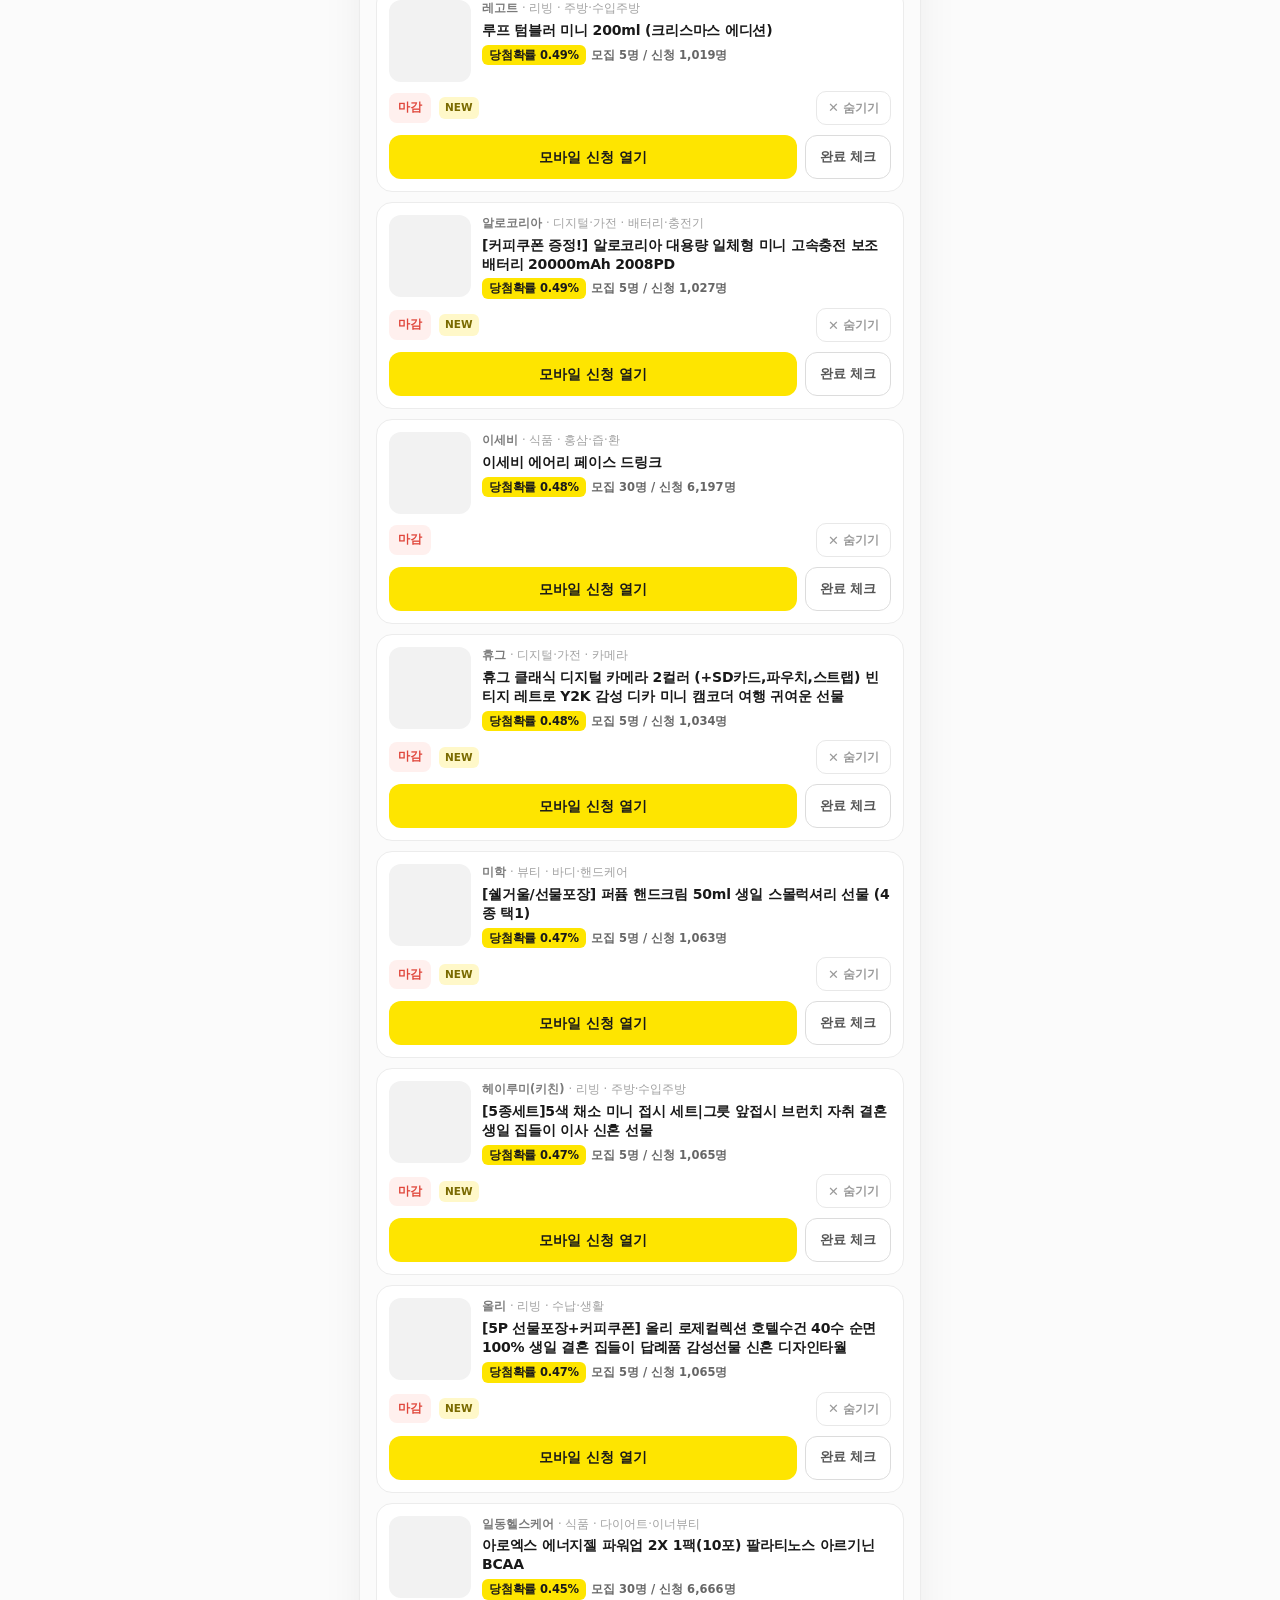
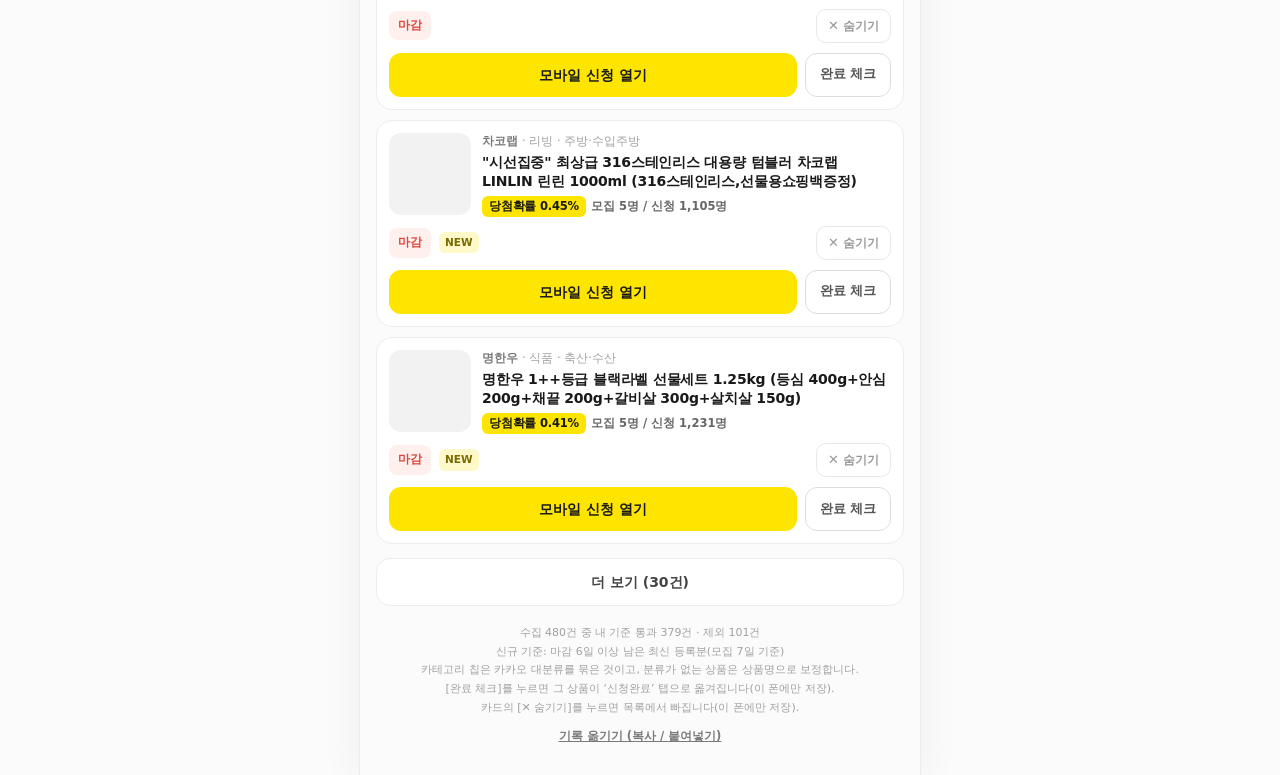
==== commit 99f683ac: "feat: 카톡 복귀 원탭 완료 배너 + 사용자 지정 제외 키워드 시트 - 카드의 [모바일 신청 열기]로 카톡에 나간 상품을 sessionStorage 에 기억해 두고,   돌아오" ====
--- a/index.html
+++ b/index.html
@@ -59,11 +59,14 @@
   </div>
   <div class="sortrow">
     <span class="count" id="shownCount">–</span>
-    <select id="sort" aria-label="정렬">
-      <option value="rate">당첨확률 높은순</option>
-      <option value="recruit">모집인원 많은순</option>
-      <option value="deadline">마감임박순</option>
-    </select>
+    <div class="sortright">
+      <button class="kwbtn" id="kwOpen" type="button" aria-label="제외 키워드 관리" title="제외 키워드 관리">🚫 제외 <b id="kwBadge" hidden>0</b></button>
+      <select id="sort" aria-label="정렬">
+        <option value="rate">당첨확률 높은순</option>
+        <option value="recruit">모집인원 많은순</option>
+        <option value="deadline">마감임박순</option>
+      </select>
+    </div>
   </div>
 </div>
 
@@ -73,6 +76,15 @@
 <noscript><p class="empty">이 페이지는 자바스크립트가 필요합니다.</p></noscript>
 <footer id="foot"></footer>
 <div id="toast" role="status" aria-live="polite"></div>
+
+<!-- 카톡으로 나갔다 돌아왔을 때 — 방금 연 상품을 한 번에 완료 처리하는 배너 -->
+<div class="retbar" id="retBar" hidden role="status" aria-live="polite">
+  <p class="ret-q">방금 연 <b id="retTitle">상품</b> 신청했나요?</p>
+  <div class="ret-act">
+    <button class="ret-ok" id="retDone" type="button">✅ 완료 처리</button>
+    <button class="ret-no" id="retClose" type="button">닫기</button>
+  </div>
+</div>
 
 <!-- 기록 옮기기 — 크롬(앱)에서 쓰던 신청완료·숨김을 다른 기기로 1회 옮기는 패널 -->
 <div class="sheet" id="transfer" hidden role="dialog" aria-modal="true" aria-labelledby="transferTitle">
@@ -103,6 +115,29 @@
   </div>
 </div>
 
+<!-- 제외 키워드 — 상품명·브랜드·카테고리에 걸리면 전체·오늘 신규에서 감추는 키워드 관리 -->
+<div class="sheet" id="excluded" hidden role="dialog" aria-modal="true" aria-labelledby="excludedTitle">
+  <div class="sheet-back" data-excluded-close="1"></div>
+  <div class="sheet-body">
+    <div class="sheet-head">
+      <h2 id="excludedTitle">🚫 제외 키워드</h2>
+      <button class="sheet-x" id="excludedClose" type="button" aria-label="닫기">✕</button>
+    </div>
+    <p class="sheet-desc">상품명·브랜드·카테고리에 이 단어가 들어간 상품은 <b>전체 · 오늘 신규</b> 목록과 건수에서 빠져요.
+      <b>신청완료</b> 탭은 그대로 보여요. 저장은 이 폰(브라우저)에만 됩니다.</p>
+    <div class="kw-add">
+      <input id="kwInput" type="text" placeholder="예: 여성, 아동, 화장품 (쉼표로 여러 개)"
+        autocomplete="off" enterkeyhint="done" aria-label="제외 키워드 입력">
+      <button class="kw-btn" id="kwAdd" type="button">추가</button>
+    </div>
+    <p class="tr-note" id="kwMsg" role="status"></p>
+    <div class="kw-chips" id="kwList"></div>
+    <div class="kw-actions">
+      <button class="tr-btn ghost" id="kwClearAll" type="button">모두 지우기</button>
+    </div>
+  </div>
+</div>
+
 <script src="app.js" defer></script>
 </body>
 </html>
--- a/styles.css
+++ b/styles.css
@@ -82,6 +82,19 @@
 .chip.cat.is-empty{opacity:.45}
 .chip.cat.is-empty.on{opacity:1}
 .sortrow{display:flex;align-items:center;justify-content:space-between;gap:8px;margin-top:8px}
+.sortright{display:flex;align-items:center;gap:6px;min-width:0}
+/* 제외 키워드 버튼 — 툴바를 늘리지 않게 정렬 옆에 작게 */
+.kwbtn{
+  display:inline-flex;align-items:center;gap:4px;min-height:32px;padding:0 10px;border-radius:10px;
+  border:1px solid var(--line);background:#fff;color:#666;font-size:12px;font-weight:700;white-space:nowrap
+}
+.kwbtn b{
+  background:#eee;color:#555;border-radius:999px;font-size:11px;font-weight:800;padding:1px 6px;line-height:1.4
+}
+.kwbtn b[hidden]{display:none}
+.kwbtn.has{border-color:#f0d3ce;background:#fff6f5;color:#b4443a}
+.kwbtn.has b{background:var(--red);color:#fff}
+.kwbtn:active{background:#f4f4f4}
 .count{font-size:12px;color:var(--muted);font-weight:600}
 select{
   appearance:none; -webkit-appearance:none; border:1px solid var(--line); background:#fff; border-radius:10px;
@@ -180,6 +193,59 @@
 }
 #toast.show{opacity:1;transform:translate(-50%,0);pointer-events:auto}
 #toast button{background:none;border:0;color:var(--kakao);font-weight:800;font-size:13px;padding:0}
+
+/* ── 카톡 복귀 원탭 확인 배너 ─────────────
+ * 되돌리기 토스트(z 50)와 겹치지 않게 배너는 z 45, 배너가 뜨면 토스트를 위로 올린다. */
+.retbar{
+  position:fixed;left:50%;transform:translateX(-50%);bottom:calc(10px + var(--safe-b));z-index:45;
+  display:flex;align-items:center;gap:10px;width:calc(100% - 20px);max-width:536px;
+  background:rgba(25,25,25,.96);color:#fff;border-radius:14px;padding:10px 10px 10px 14px;
+  box-shadow:0 10px 26px rgba(0,0,0,.24);animation:sheetUp .18s ease
+}
+.retbar[hidden]{display:none}
+.ret-q{
+  margin:0;flex:1 1 auto;min-width:0;font-size:12.5px;font-weight:600;line-height:1.35;
+  display:-webkit-box;-webkit-line-clamp:2;-webkit-box-orient:vertical;overflow:hidden
+}
+.ret-q b{font-weight:800;color:var(--kakao)}
+.ret-act{display:flex;align-items:center;gap:6px;flex:0 0 auto}
+.ret-ok{
+  min-height:34px;padding:0 12px;border-radius:9px;border:0;background:var(--kakao);color:var(--ink);
+  font-size:12.5px;font-weight:800;white-space:nowrap
+}
+.ret-ok:active{background:var(--kakao-dark)}
+.ret-no{
+  min-height:34px;padding:0 8px;border-radius:9px;border:1px solid rgba(255,255,255,.26);
+  background:transparent;color:#ddd;font-size:12.5px;font-weight:700;white-space:nowrap
+}
+body.has-retbar{padding-bottom:calc(96px + var(--safe-b))}
+body.has-retbar #toast{bottom:calc(78px + var(--safe-b))}
+
+/* ── 제외 키워드 시트 ─────────────── */
+.kw-add{display:grid;grid-template-columns:minmax(0,1fr) auto;gap:8px}
+#kwInput{
+  width:100%;min-height:42px;border:1px solid var(--line);border-radius:11px;padding:10px 12px;
+  background:#fafafa;color:var(--ink);font-size:14px;outline:none
+}
+#kwInput:focus{border-color:var(--kakao-dark);background:#fff}
+.kw-btn{
+  min-width:72px;min-height:42px;padding:0 14px;border-radius:11px;border:1px solid var(--kakao-dark);
+  background:var(--kakao);color:var(--ink);font-size:13.5px;font-weight:800;white-space:nowrap
+}
+.kw-btn:active{background:var(--kakao-dark)}
+.kw-chips{display:flex;flex-wrap:wrap;gap:6px;margin-top:12px;min-height:20px}
+.kw-chip{
+  display:inline-flex;align-items:center;gap:6px;max-width:100%;min-height:32px;padding:0 10px;
+  border-radius:999px;border:1px solid #f0d3ce;background:#fff6f5;color:#9a4139;
+  font-size:12.5px;font-weight:700
+}
+.kw-chip span:first-child{overflow:hidden;text-overflow:ellipsis;white-space:nowrap}
+.kw-chip .x{font-size:11px;color:#c07b74;line-height:1}
+.kw-chip:active{background:#ffecea;border-color:#e9c2bc}
+.kw-empty{margin:2px 0 0;font-size:12px;color:#a0a0a0;line-height:1.6}
+.kw-actions{margin-top:12px}
+.kw-actions .tr-btn{min-height:40px}
+.tr-btn[disabled]{opacity:.45}
 
 /* ── 기록 옮기기 패널(바텀 시트) ───────── */
 .sheet{
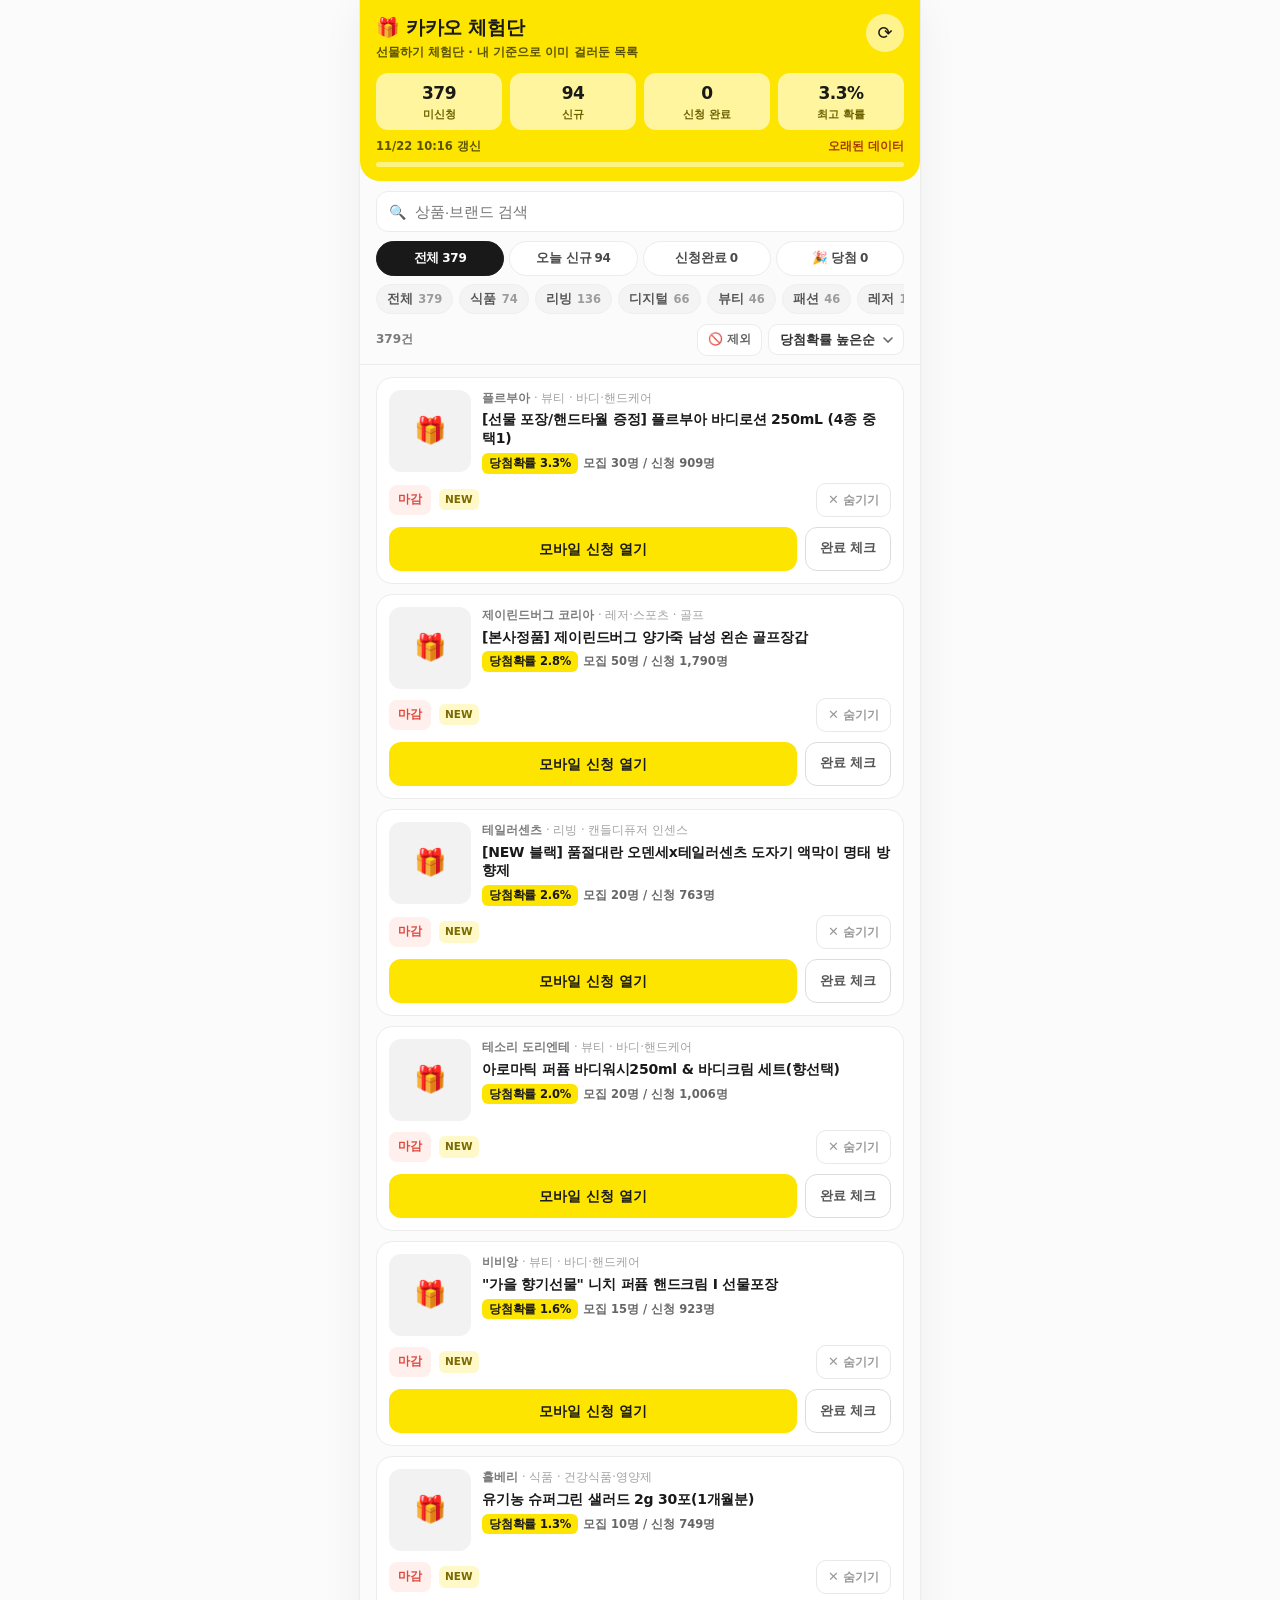
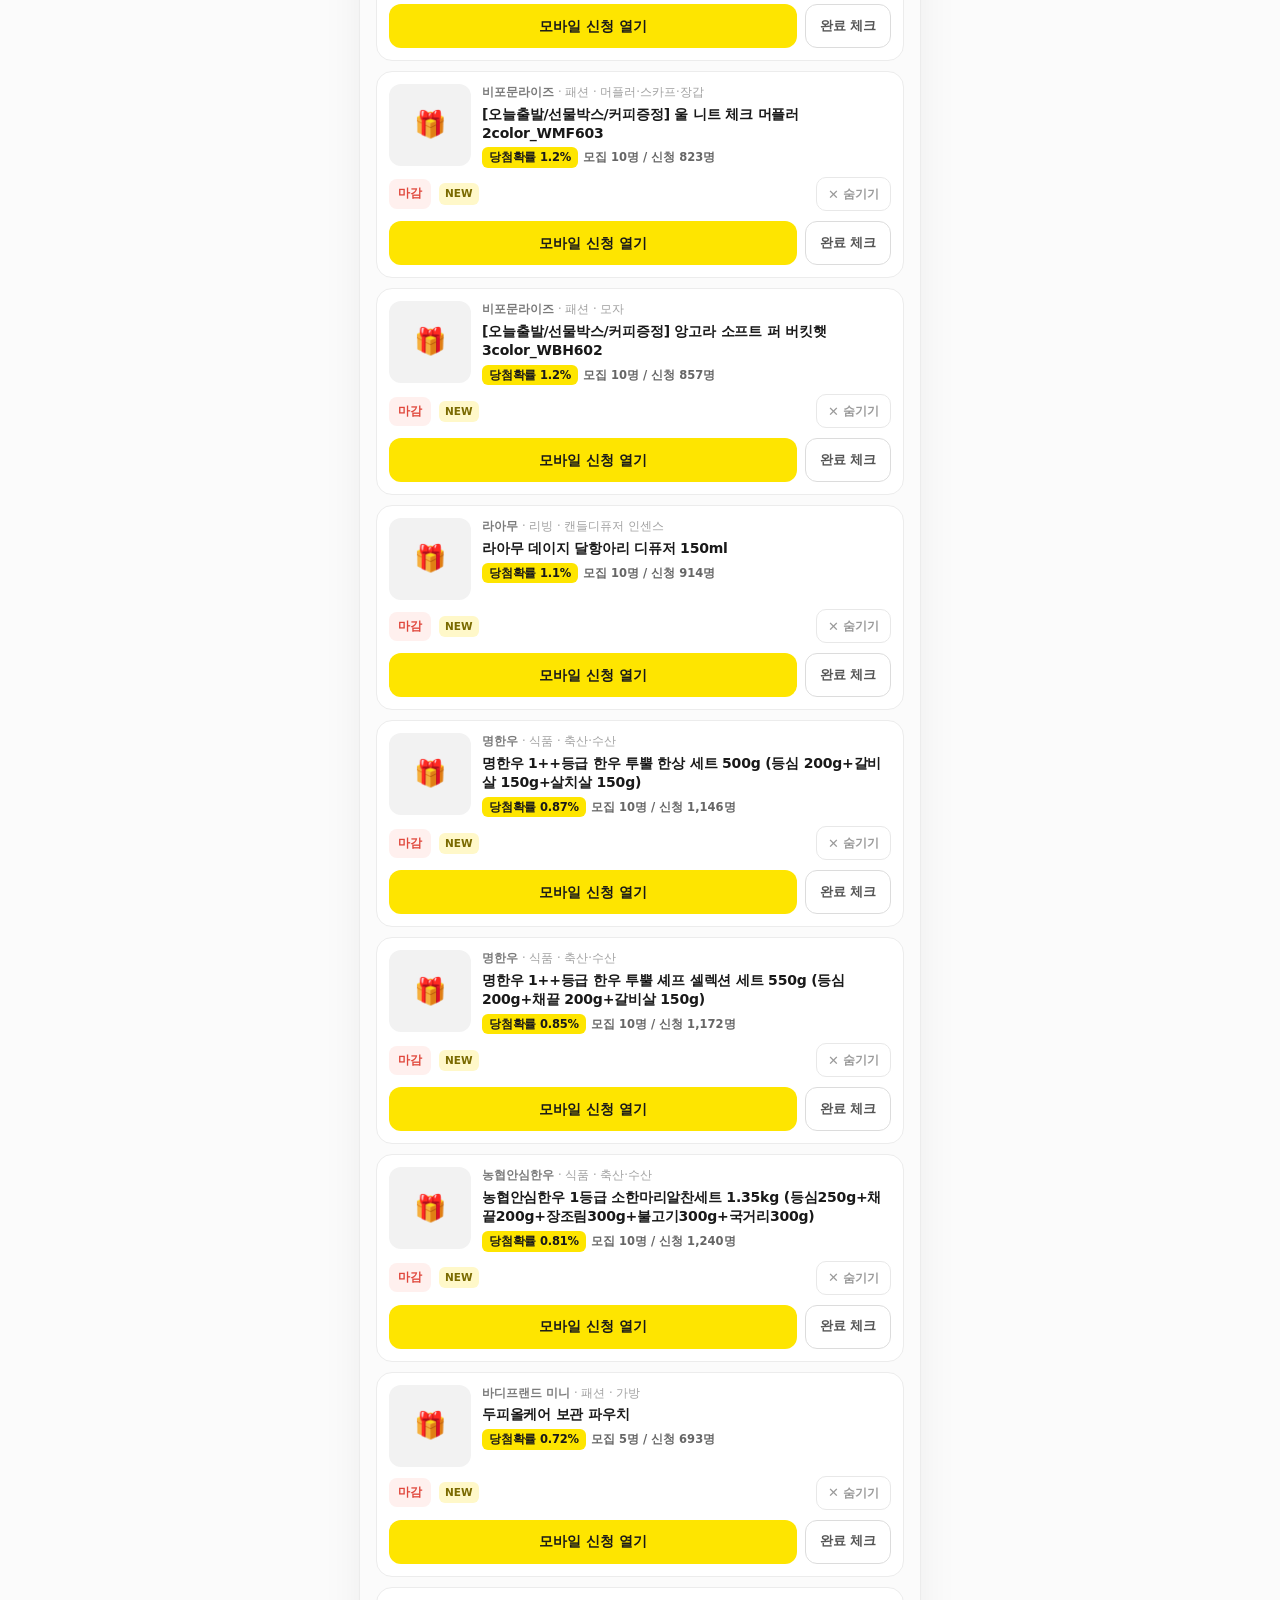
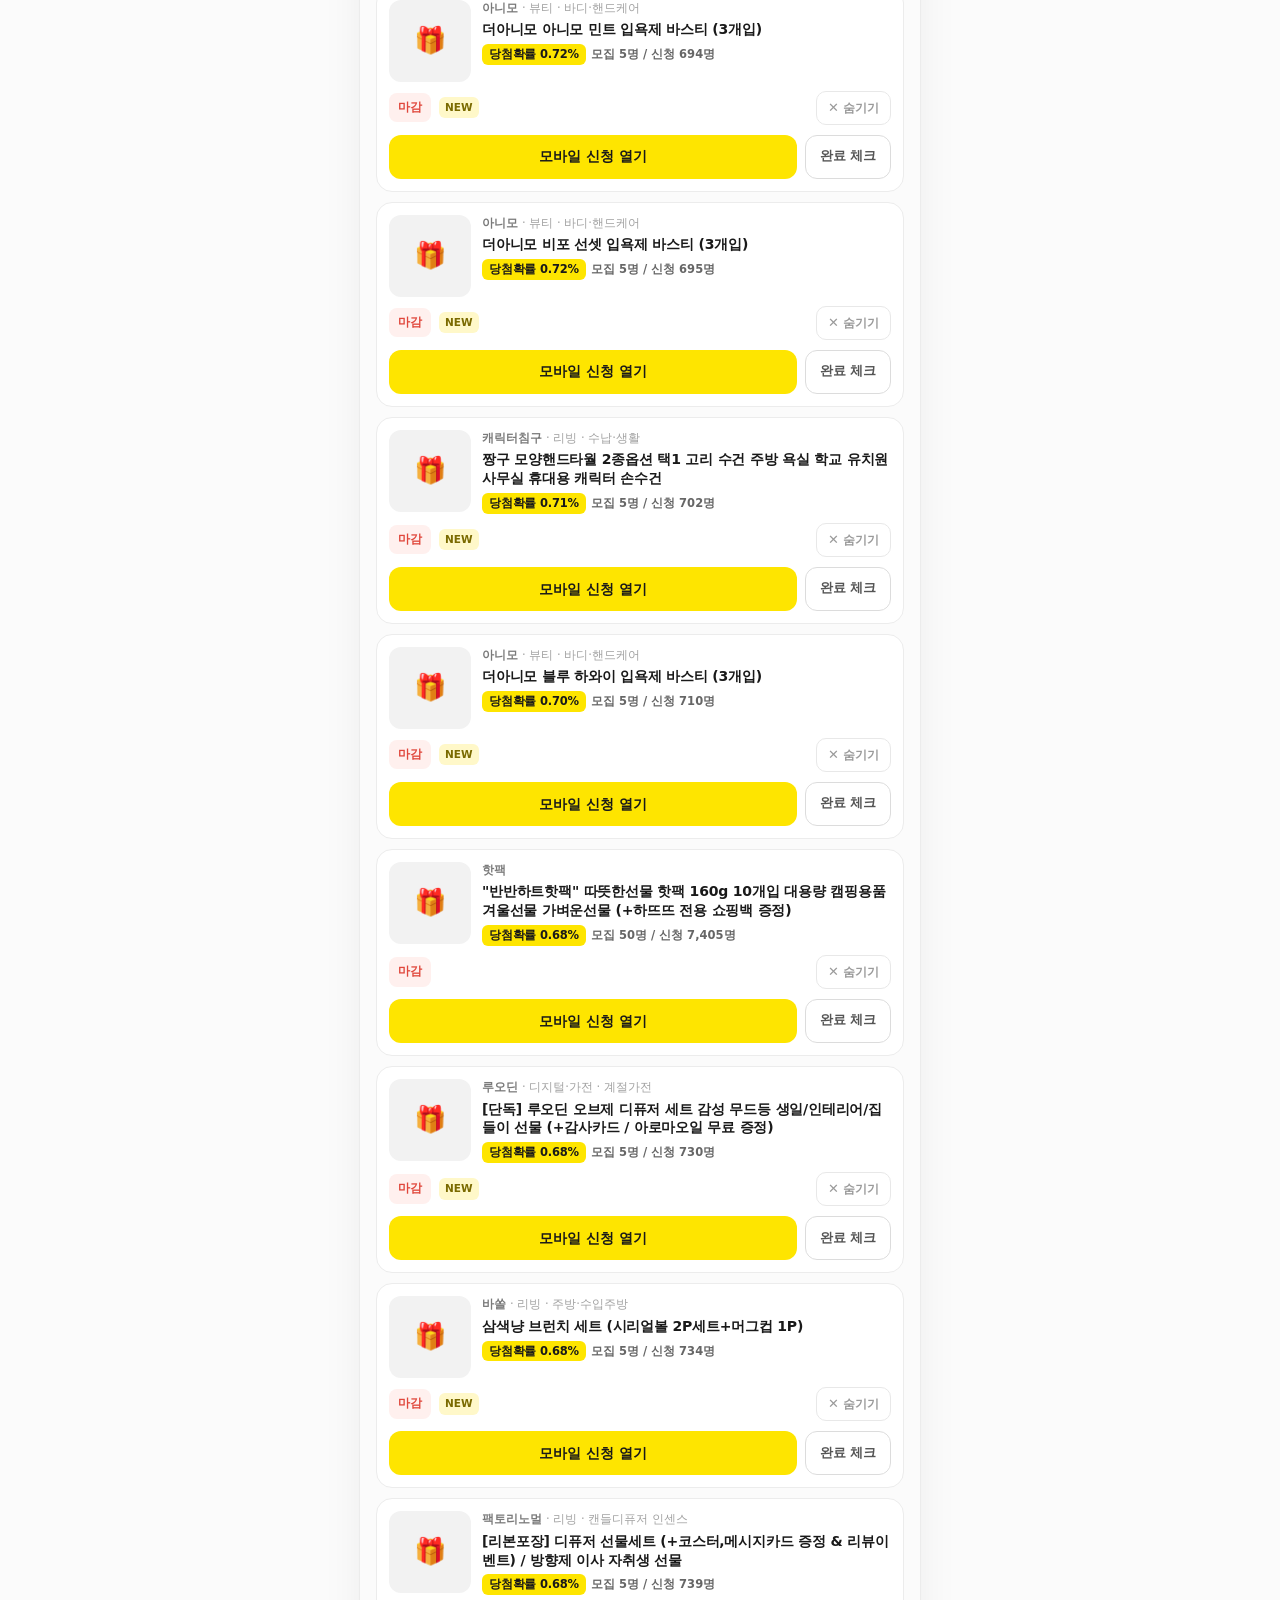
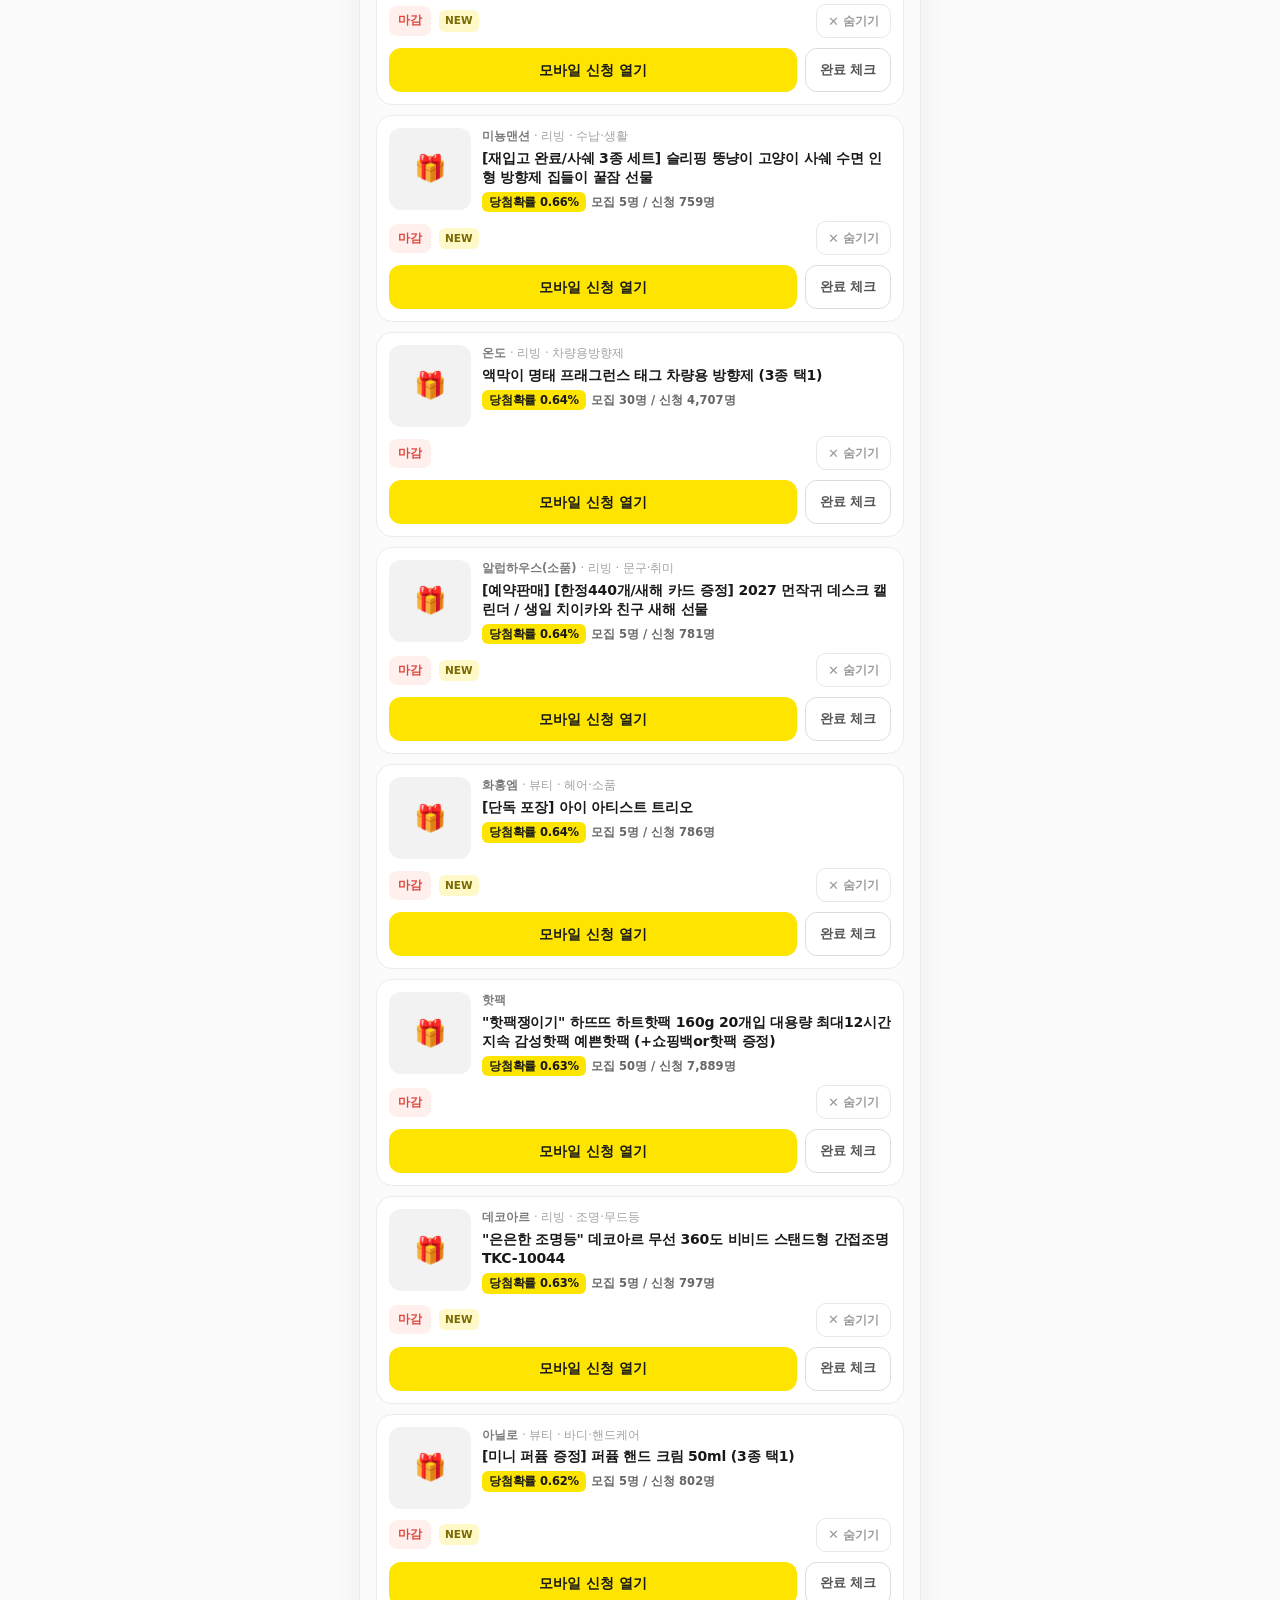
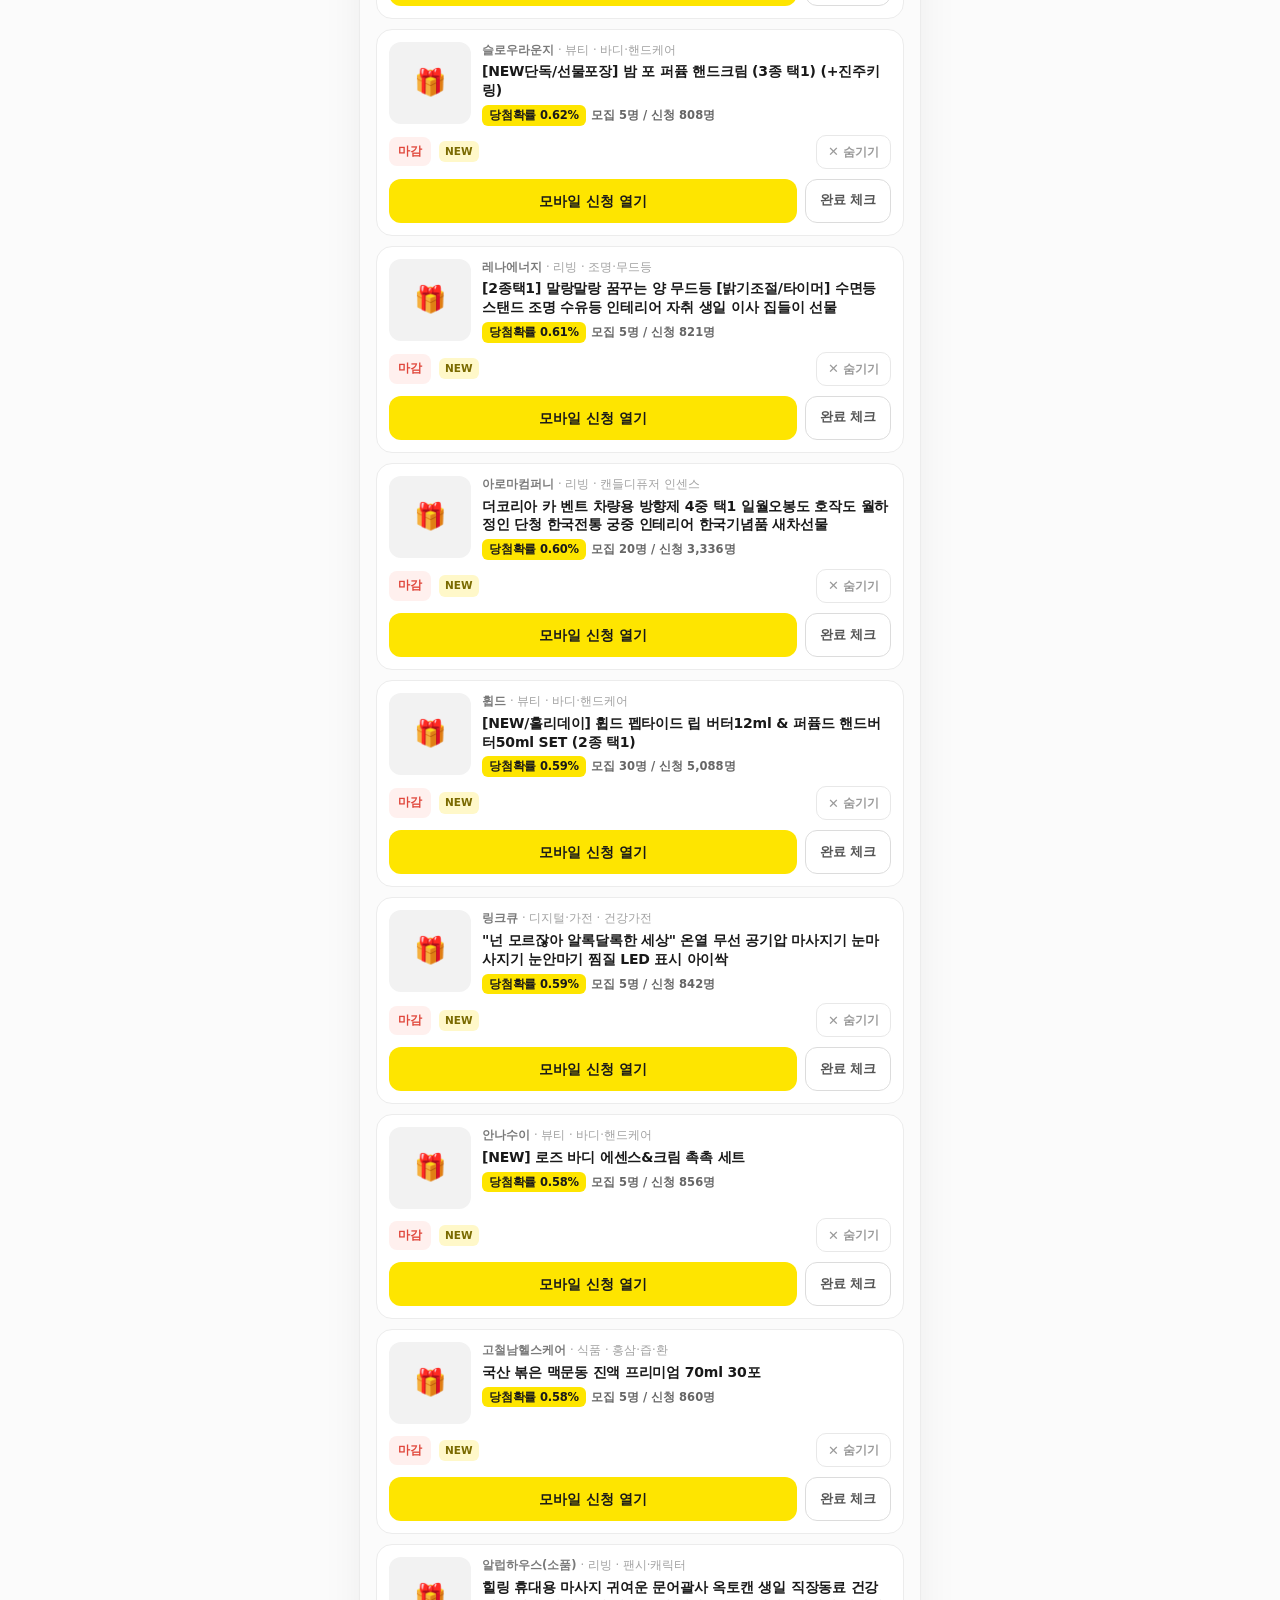
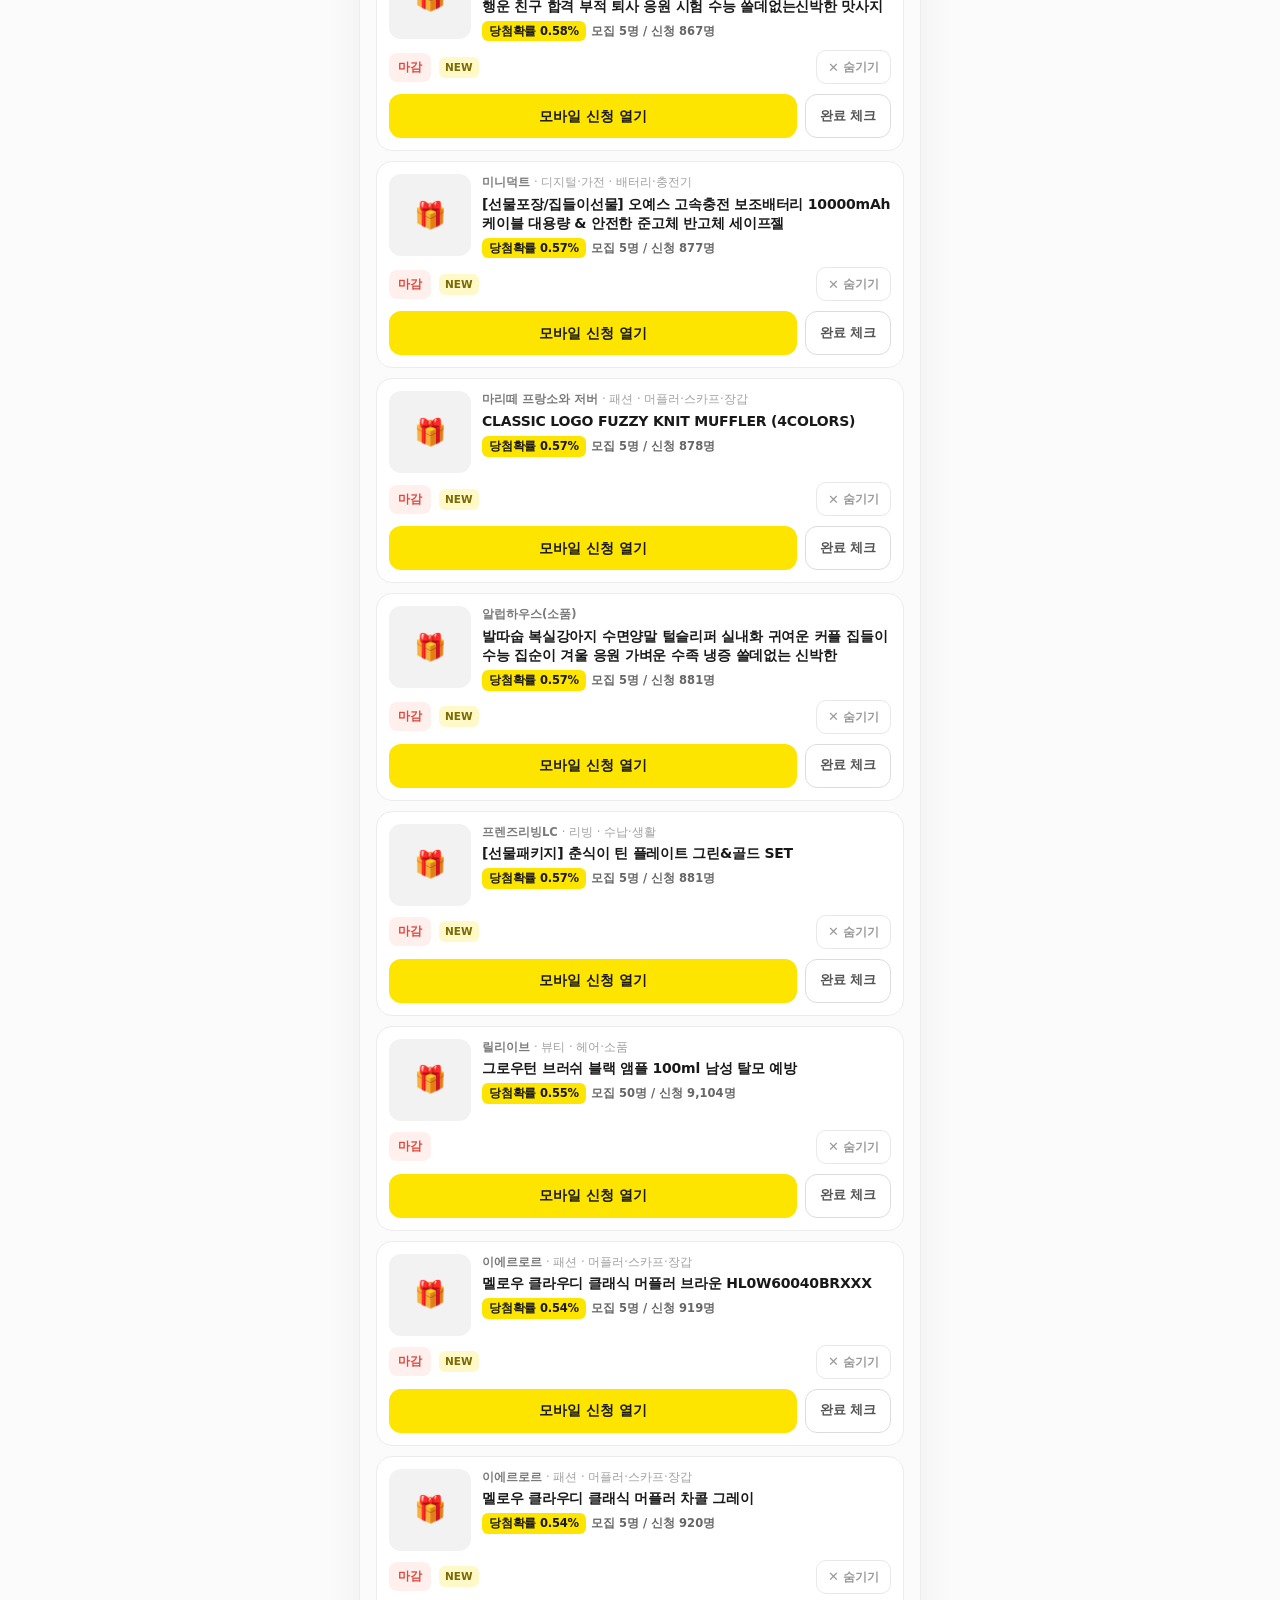
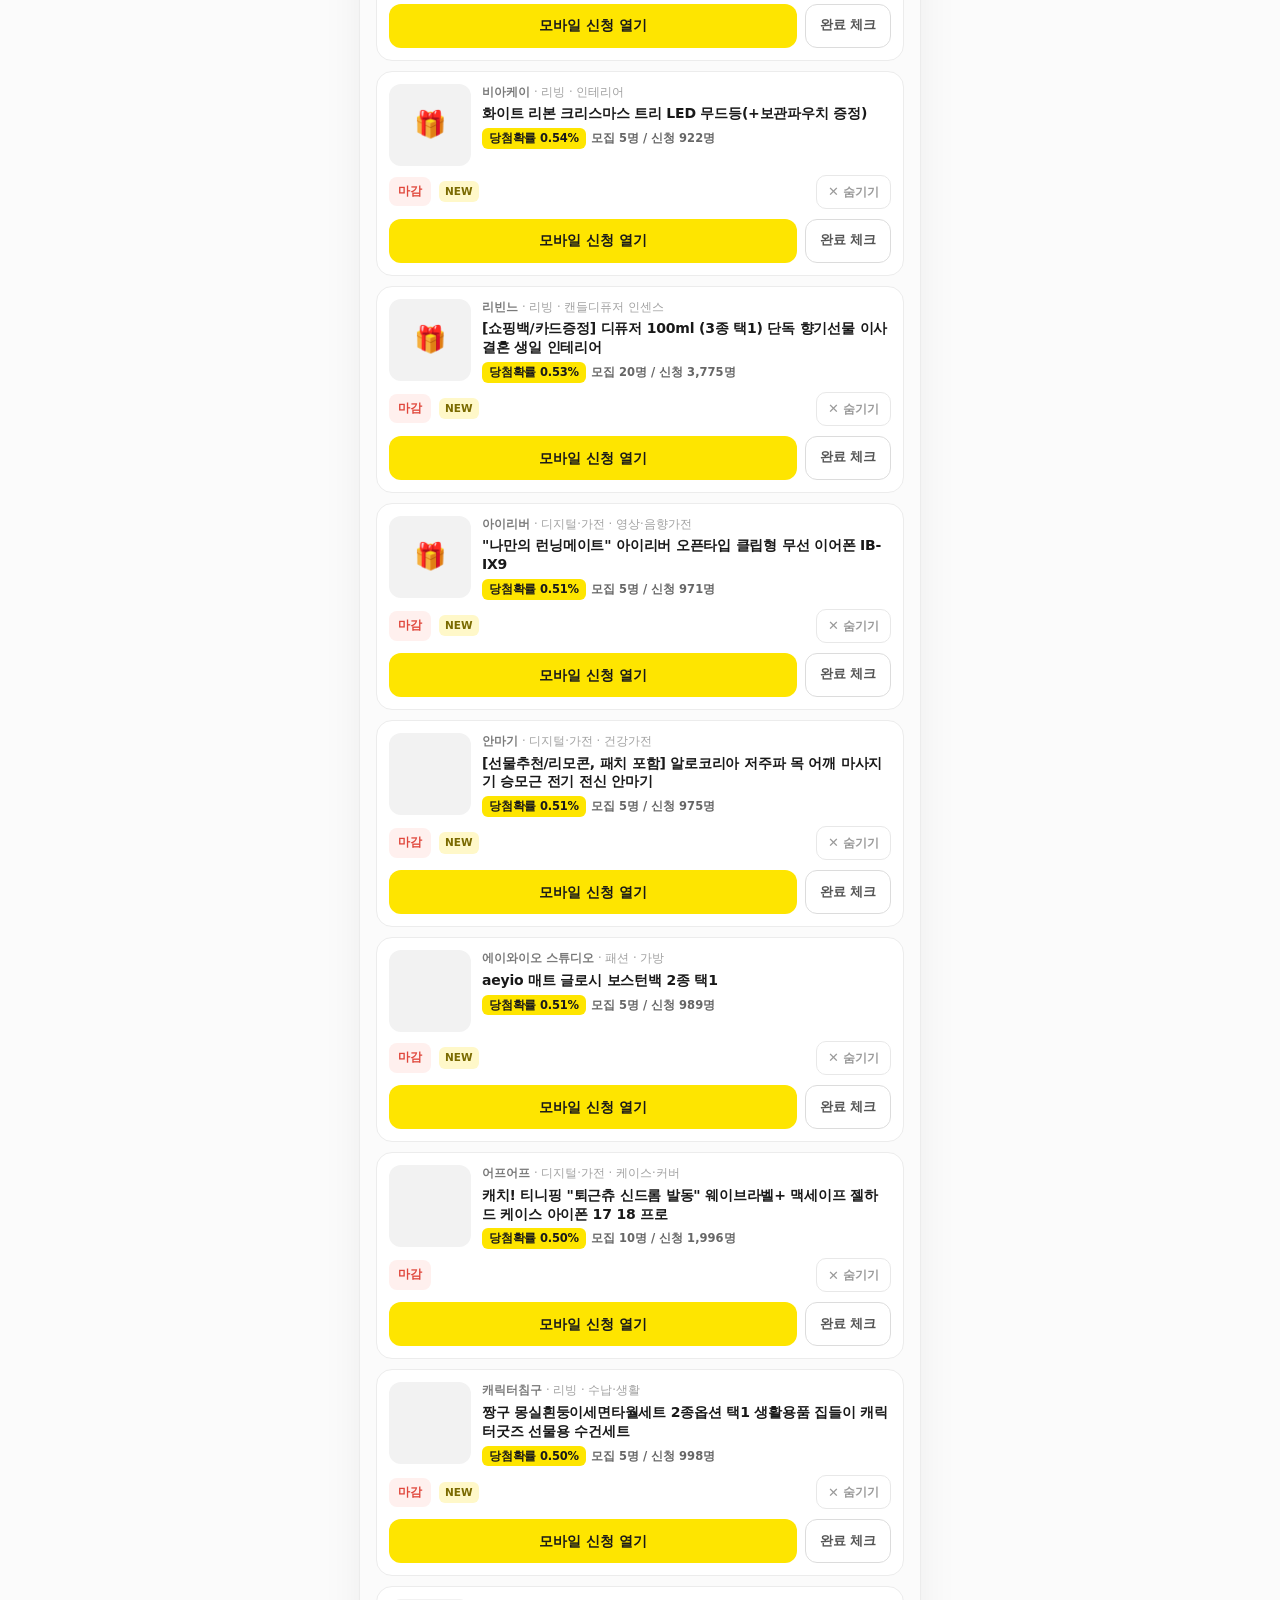
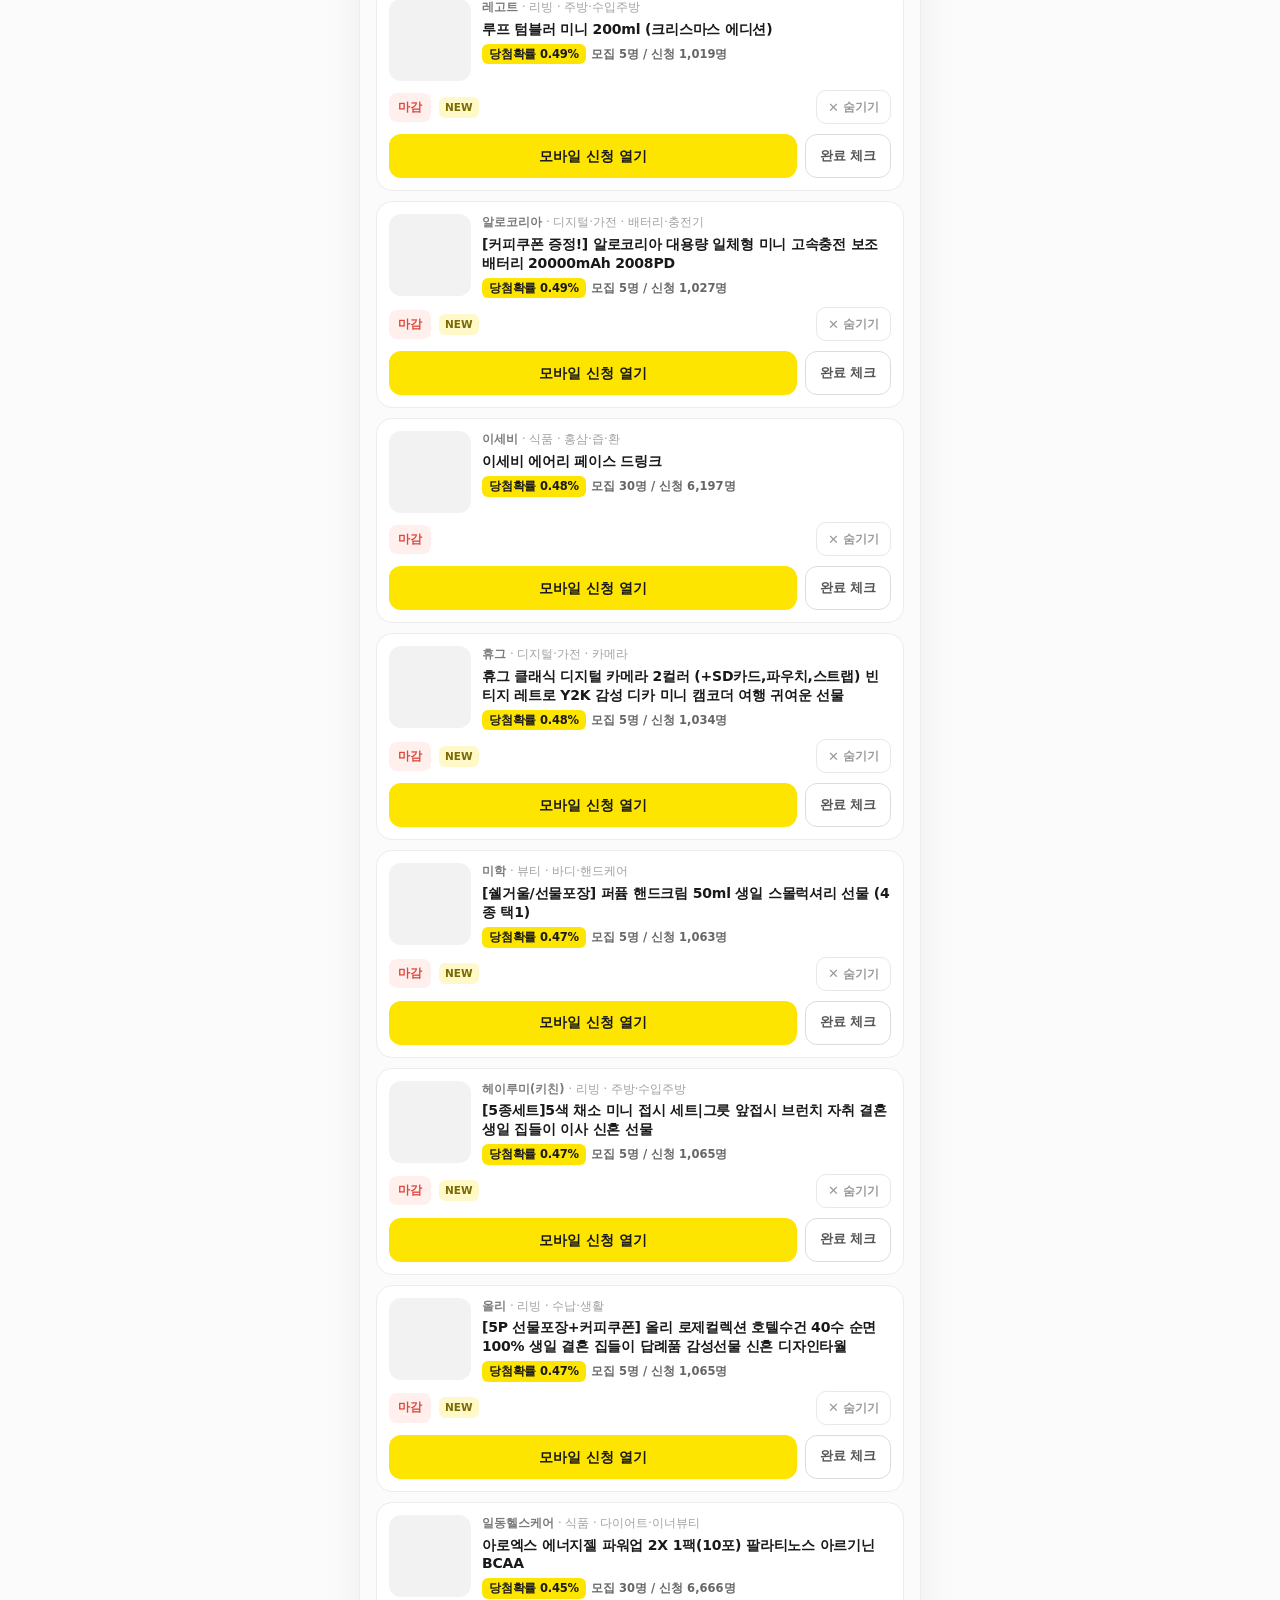
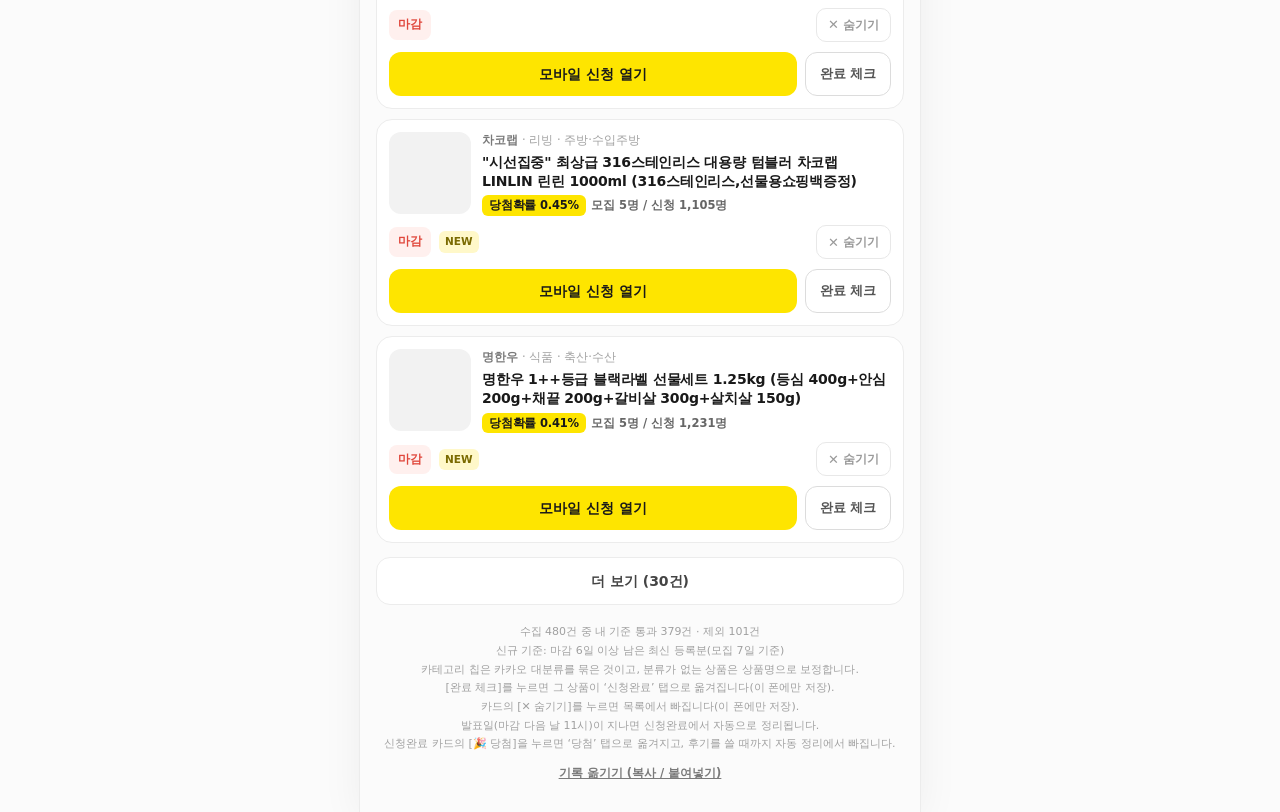
==== commit 1c1c9866: "feat: 🎉 당첨 탭 — 당첨 표시·후기 챙기기, 자동 정리에서 당첨 보호 - 상태 탭에 '🎉 당첨 N' 추가(4개 탭이 모바일 폭 한 줄에 들어가게 4칸 그리드) - 신청완료 " ====
--- a/index.html
+++ b/index.html
@@ -45,6 +45,7 @@
     <button class="chip on" type="button" role="tab" aria-selected="true" data-filter="all">전체 <b id="cAll">0</b></button>
     <button class="chip" type="button" role="tab" aria-selected="false" data-filter="new">오늘 신규 <b id="cNew">0</b></button>
     <button class="chip" type="button" role="tab" aria-selected="false" data-filter="done">신청완료 <b id="cDone">0</b></button>
+    <button class="chip" type="button" role="tab" aria-selected="false" data-filter="won">🎉 당첨 <b id="cWon">0</b></button>
   </div>
   <div class="chips cats" role="tablist" aria-label="카테고리 필터">
     <button class="chip cat" type="button" role="tab" aria-selected="true" data-cat="all">전체 <b>0</b></button>
--- a/styles.css
+++ b/styles.css
@@ -1,7 +1,7 @@
 /* 카카오 체험단 피드 — 스타일 (모바일 퍼스트, 화이트 + 카카오 옐로우) */
 :root{
   --kakao:#FEE500; --kakao-dark:#F2D500; --ink:#191919; --muted:#7a7a7a;
-  --line:#ececec; --bg:#fbfbfb; --card:#ffffff; --red:#e0473c; --green:#12805c;
+  --line:#ececec; --bg:#fbfbfb; --card:#ffffff; --red:#e0473c; --green:#12805c; --gold:#e09b00;
   --safe-b: env(safe-area-inset-bottom, 0px);
 }
 *{box-sizing:border-box;-webkit-tap-highlight-color:transparent}
@@ -71,6 +71,21 @@
 .chip.on{background:var(--ink); border-color:var(--ink); color:#fff}
 .chip.on.new-on{background:var(--kakao); border-color:var(--kakao); color:var(--ink)}
 .chip.on[data-filter="done"]{background:var(--green); border-color:var(--green); color:#fff}
+.chip.on[data-filter="won"]{background:var(--gold); border-color:var(--gold); color:#fff}
+/* 상태 탭 4개(전체·오늘 신규·신청완료·당첨) — 폭이 좁은 폰에서도 한 줄에 나란히 들어가게 4칸 그리드 */
+.chips.status{
+  display:grid; grid-template-columns:repeat(4,minmax(0,1fr)); gap:5px;
+  overflow:visible; scroll-snap-type:none
+}
+.chips.status .chip{
+  display:flex; align-items:center; justify-content:center; gap:3px;
+  min-width:0; padding:7px 4px; font-size:12.5px; letter-spacing:-.2px; text-align:center
+}
+.chips.status .chip b{font-size:12px}
+@media (max-width:359px){
+  .chips.status .chip{padding:7px 2px; font-size:11.5px}
+  .chips.status .chip b{font-size:11px}
+}
 .chips.cats{margin-top:6px; gap:6px}
 .chip.cat{
   background:#f4f4f4; border-color:#efefef; color:#565656;
@@ -144,6 +159,20 @@
 .newtag{
   font-size:10.5px;font-weight:800;color:#7a6a00;background:#fff8c9;border-radius:6px;padding:3px 6px
 }
+/* 발표일 배지 — 신청완료 카드에 붙고, 오늘 발표면 초록으로 강조한다 */
+.announce{
+  font-size:11.5px;font-weight:800;color:var(--green);background:#e8f7f0;border-radius:8px;
+  padding:5px 8px;white-space:nowrap;letter-spacing:-.2px
+}
+.announce.today{
+  background:var(--green);color:#fff;animation:announcePulse 1.8s ease-in-out infinite
+}
+.announce.past{color:#8a8a8a;background:#f2f2f2}
+@keyframes announcePulse{
+  0%,100%{box-shadow:0 0 0 0 rgba(18,128,92,.5)}
+  55%{box-shadow:0 0 0 6px rgba(18,128,92,0)}
+}
+@media (prefers-reduced-motion:reduce){.announce.today{animation:none}}
 /* 목록에서 숨기기 — 신청 버튼과 멀리(카드 아래줄 우측) 두어 잘못 눌리지 않게 작고 수수하게 */
 .del{
   margin-left:auto; display:inline-flex; align-items:center; gap:4px;
@@ -165,6 +194,34 @@
   font-size:13px;font-weight:700;color:#555;display:flex;align-items:center;justify-content:center;gap:4px;padding:0 12px
 }
 .toggle[aria-pressed="true"]{background:var(--green);border-color:var(--green);color:#fff}
+/* 🎉 당첨 — 신청완료 카드 아래 한 줄로 넓게 */
+.wonbtn{
+  grid-column:1 / -1; min-height:38px; border-radius:11px; border:1px solid #f0d48a;
+  background:#fffbe0; color:#7a5c00; font-size:13px; font-weight:800;
+  display:flex; align-items:center; justify-content:center
+}
+.wonbtn:active{background:#fff3b8; border-color:var(--kakao-dark)}
+/* 당첨 탭 카드 — 열기·후기 완료 한 줄, 당첨 취소는 아래 한 줄 */
+.won-actions{grid-template-columns:minmax(0,1fr) auto}
+.review{
+  min-width:96px; min-height:44px; border-radius:12px; border:1px solid #dcdcdc; background:#fff;
+  font-size:13px; font-weight:700; color:#555; padding:0 12px;
+  display:flex; align-items:center; justify-content:center
+}
+.review[aria-pressed="true"]{background:var(--green); border-color:var(--green); color:#fff}
+.unwon{
+  grid-column:1 / -1; min-height:36px; border-radius:10px; border:1px solid #eee; background:#fff;
+  color:#8a8a8a; font-size:12.5px; font-weight:700
+}
+.unwon:active{background:#f6f6f6; color:#666}
+/* 당첨 카드 강조 */
+.card.is-won{background:#fffdf4; border-color:#f4e3ae}
+.card.is-won .doneflag.wonflag{background:var(--gold)}
+.card.is-reviewed .top{opacity:.55}
+.card.is-reviewed .title{color:#666}
+.reviewflag{
+  font-size:11px; font-weight:800; color:#5a7a6c; background:#eef6f2; border-radius:8px; padding:5px 8px; white-space:nowrap
+}
 .doneflag{
   position:absolute;top:0;right:0;background:var(--green);color:#fff;font-size:10.5px;font-weight:800;
   padding:3px 9px;border-radius:0 15px 0 10px
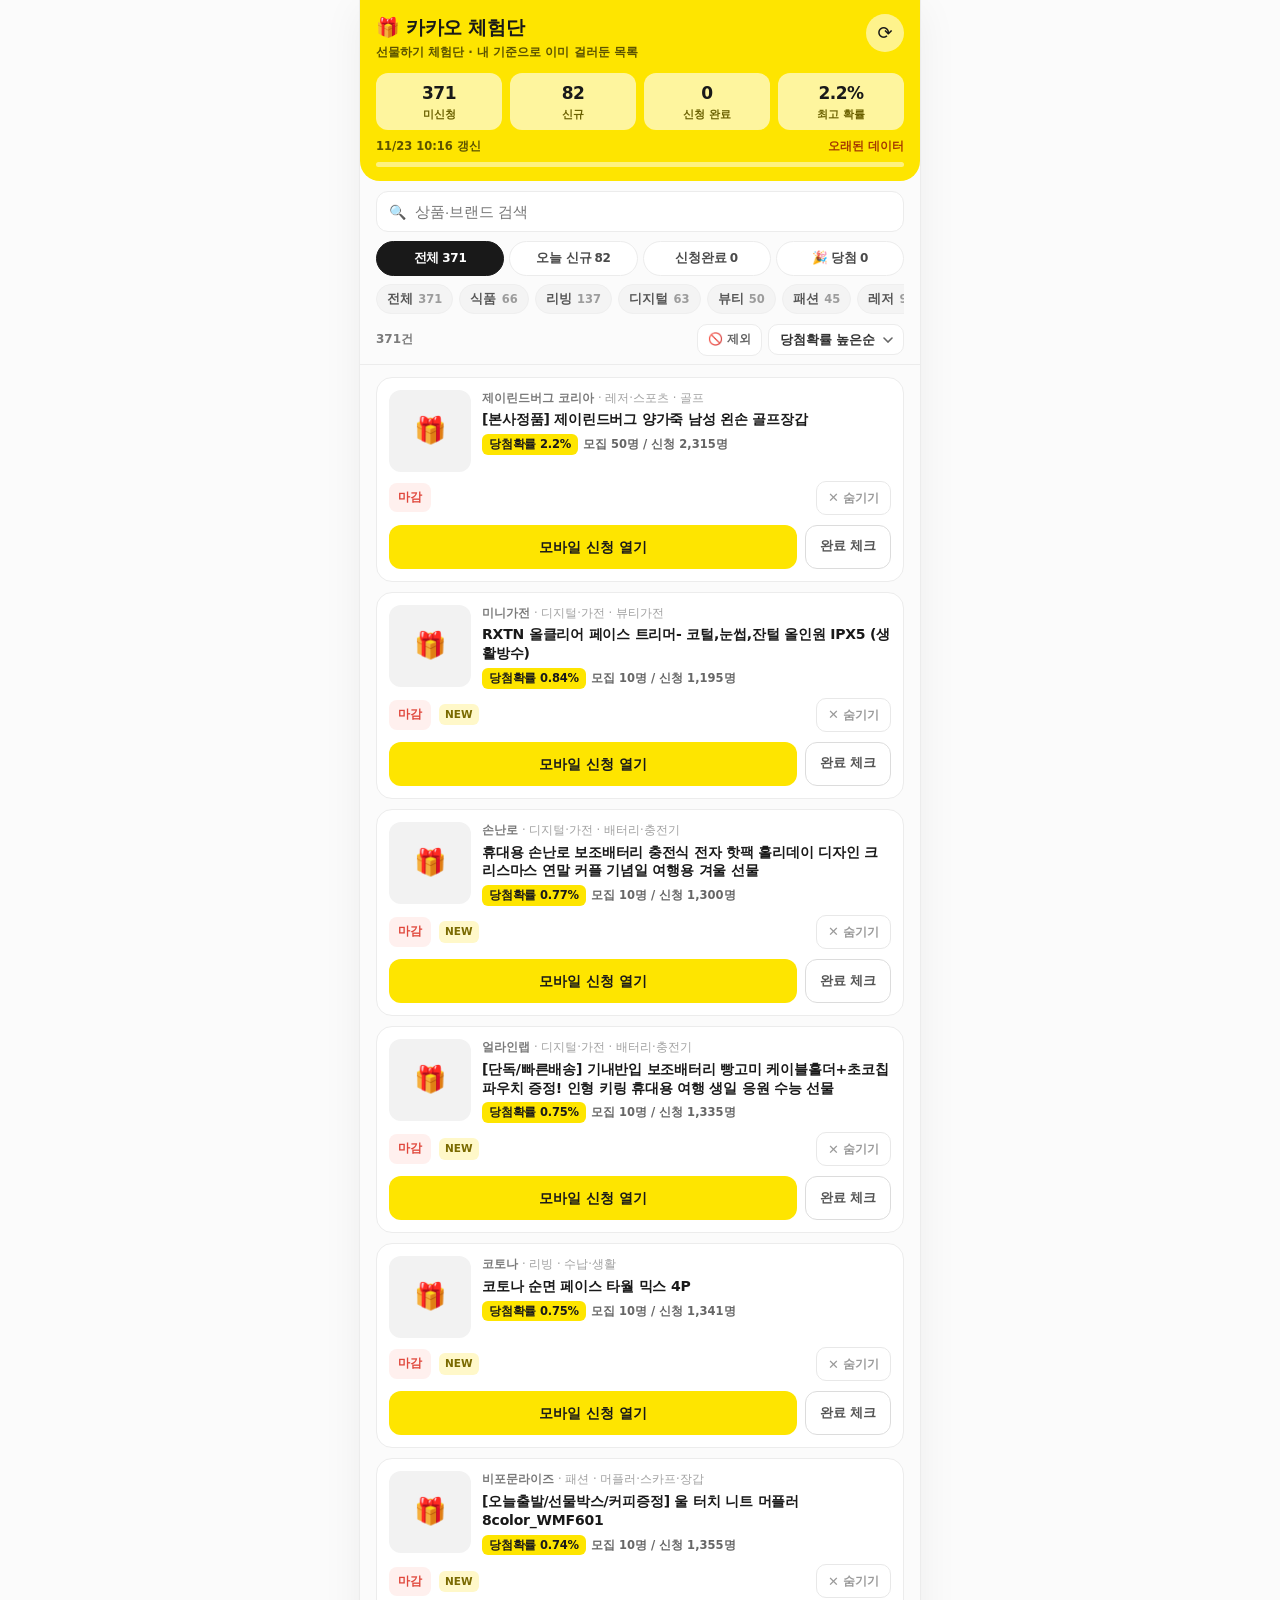
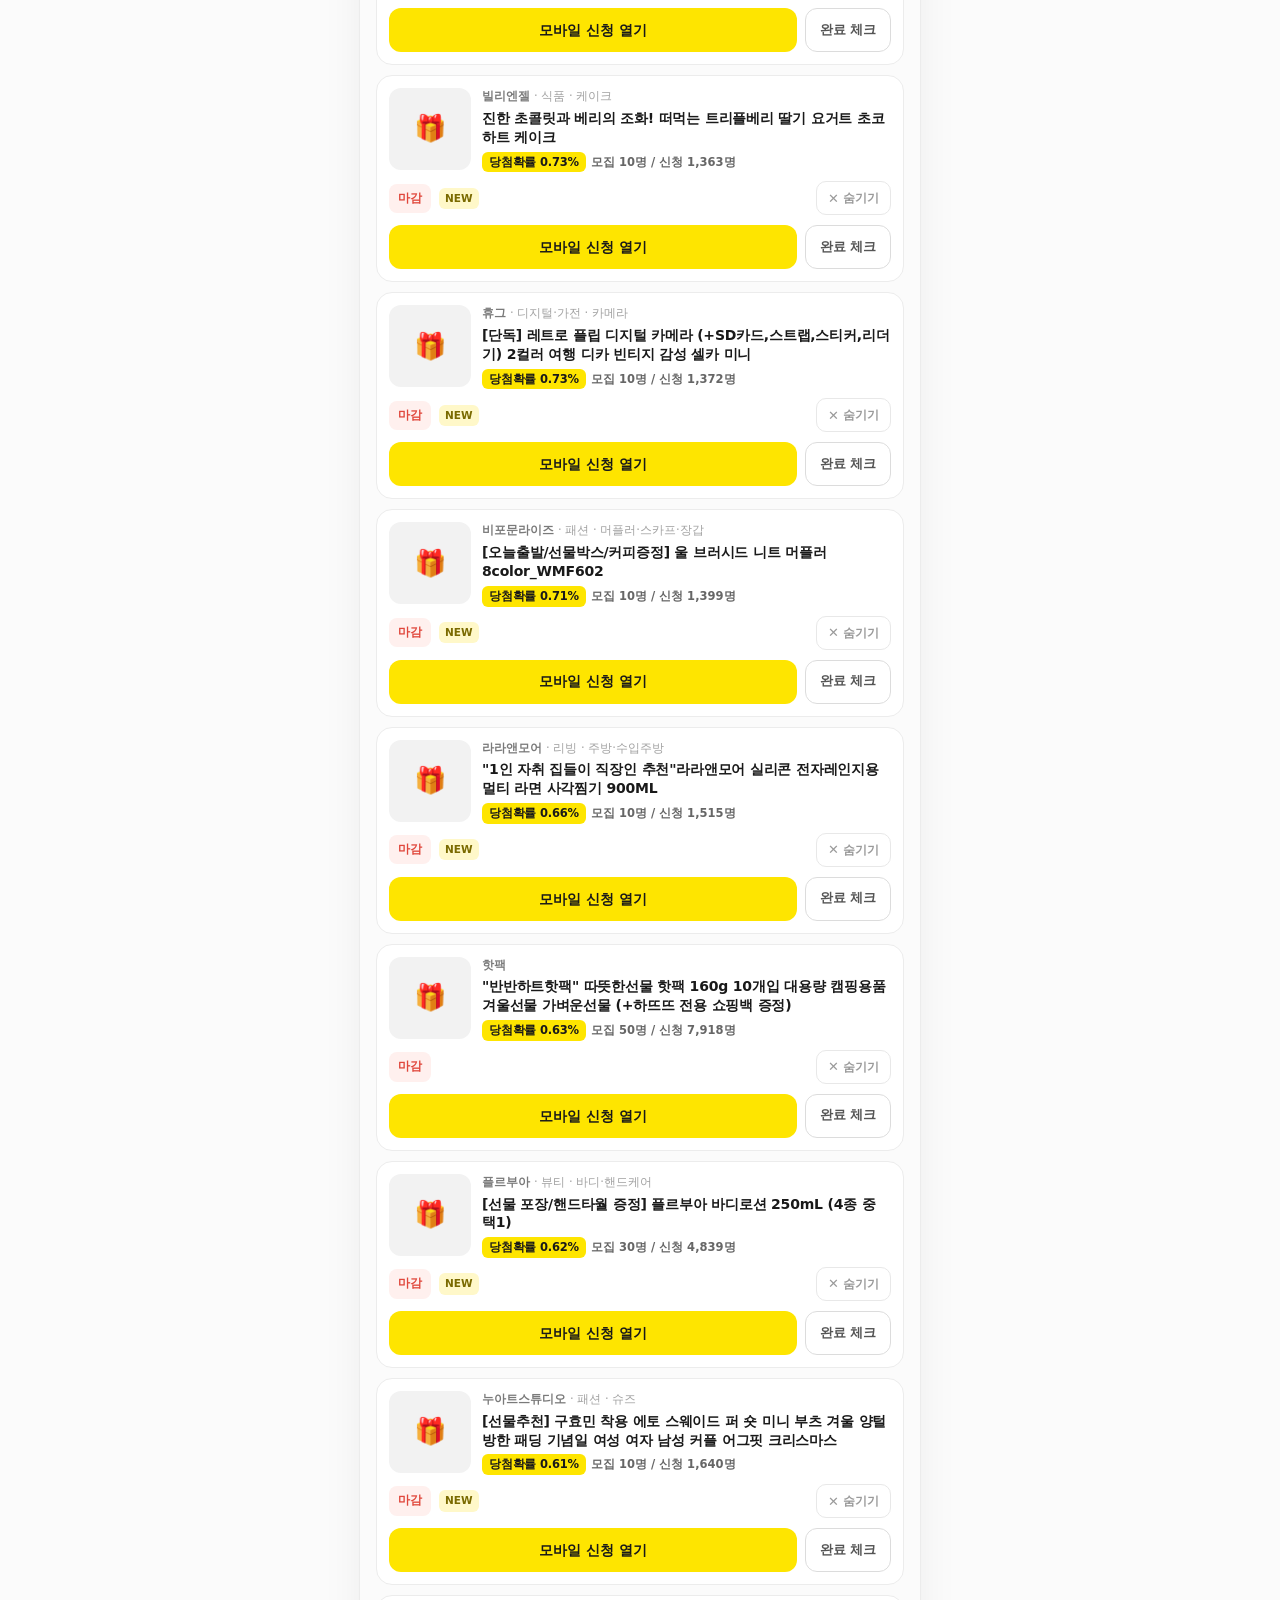
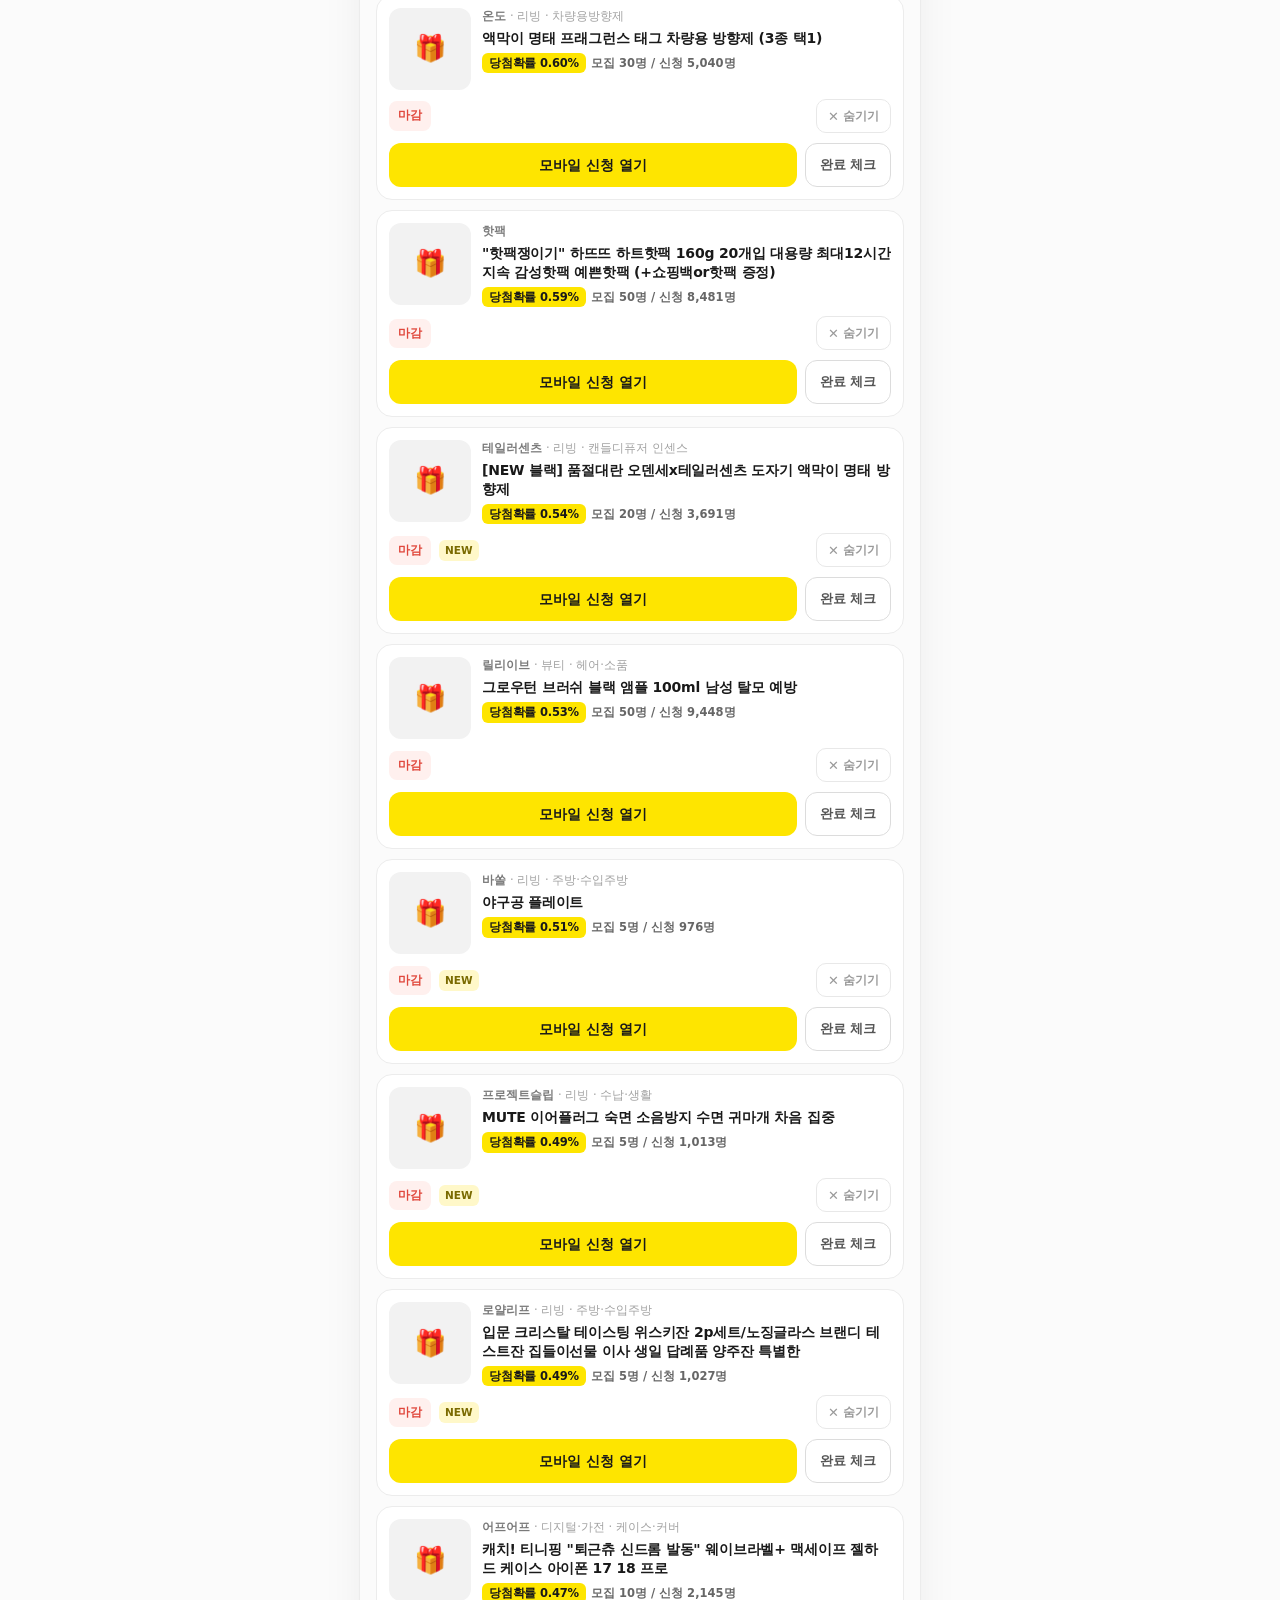
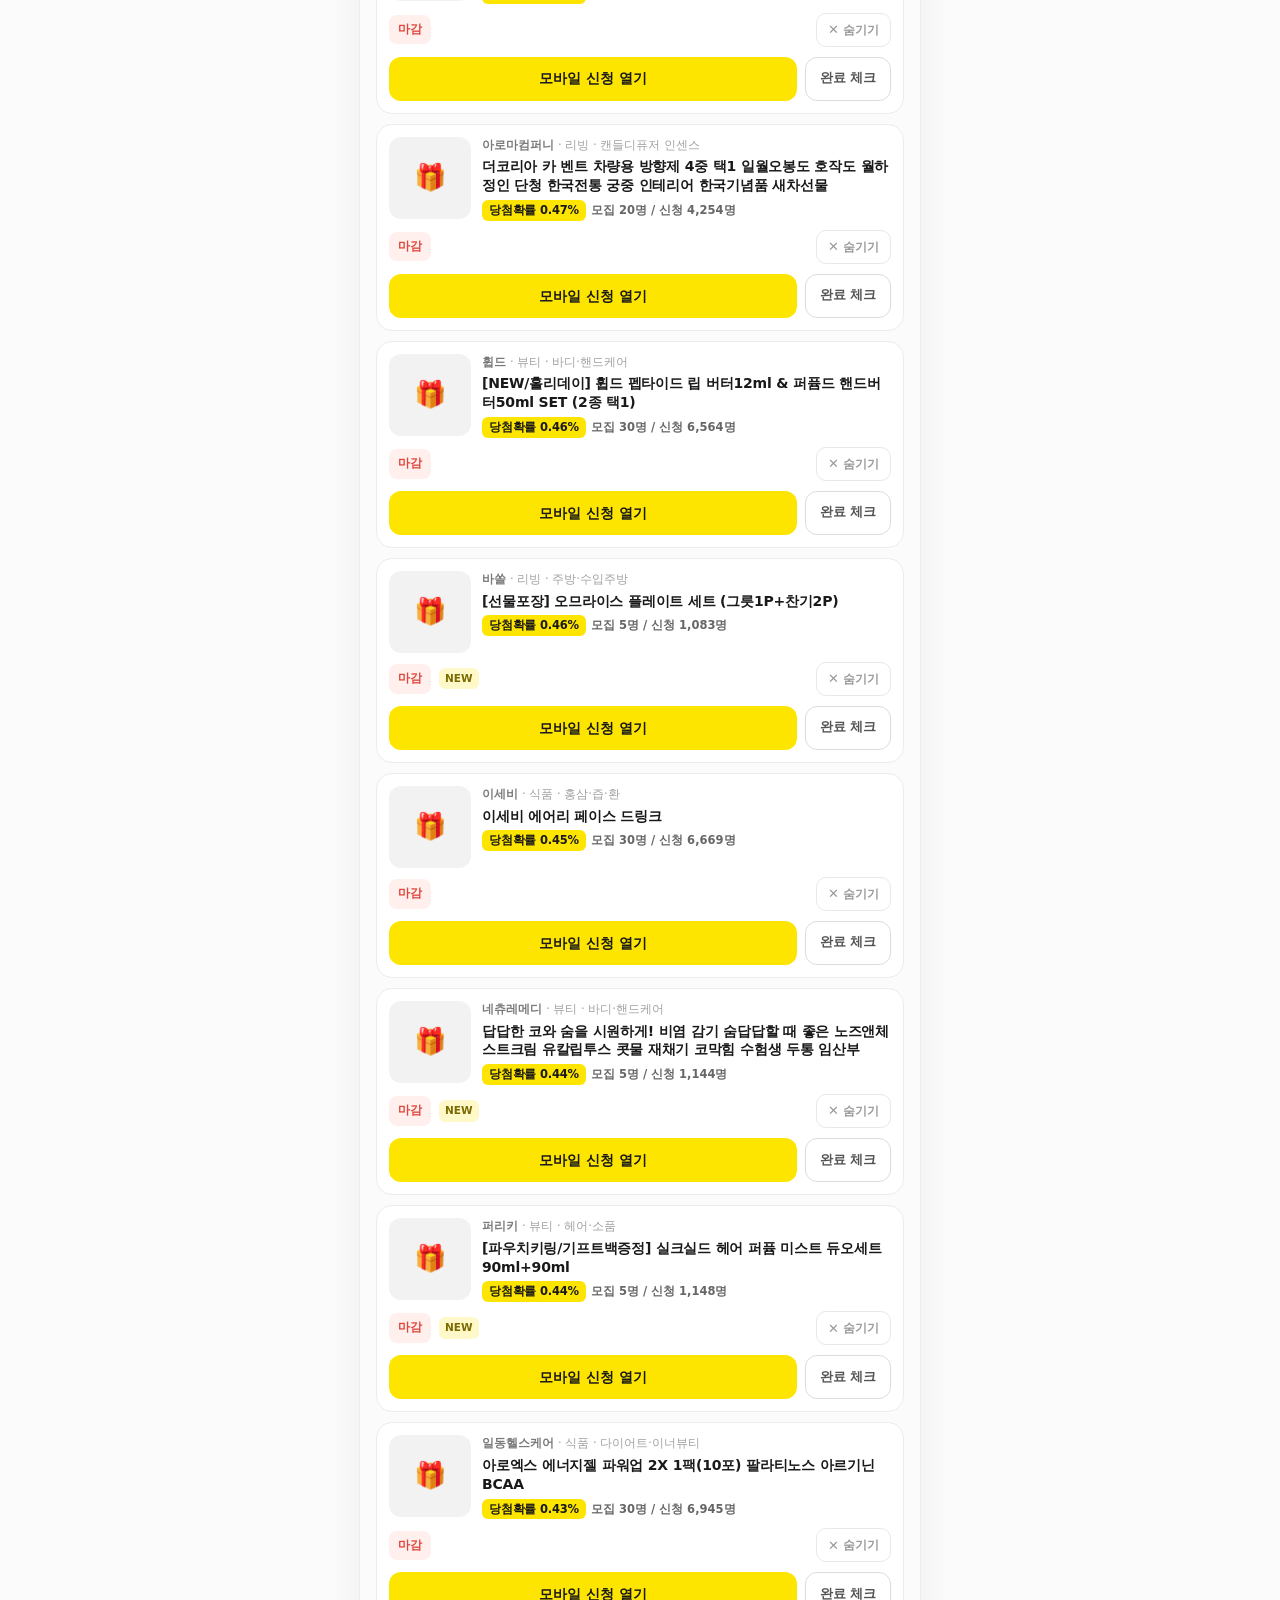
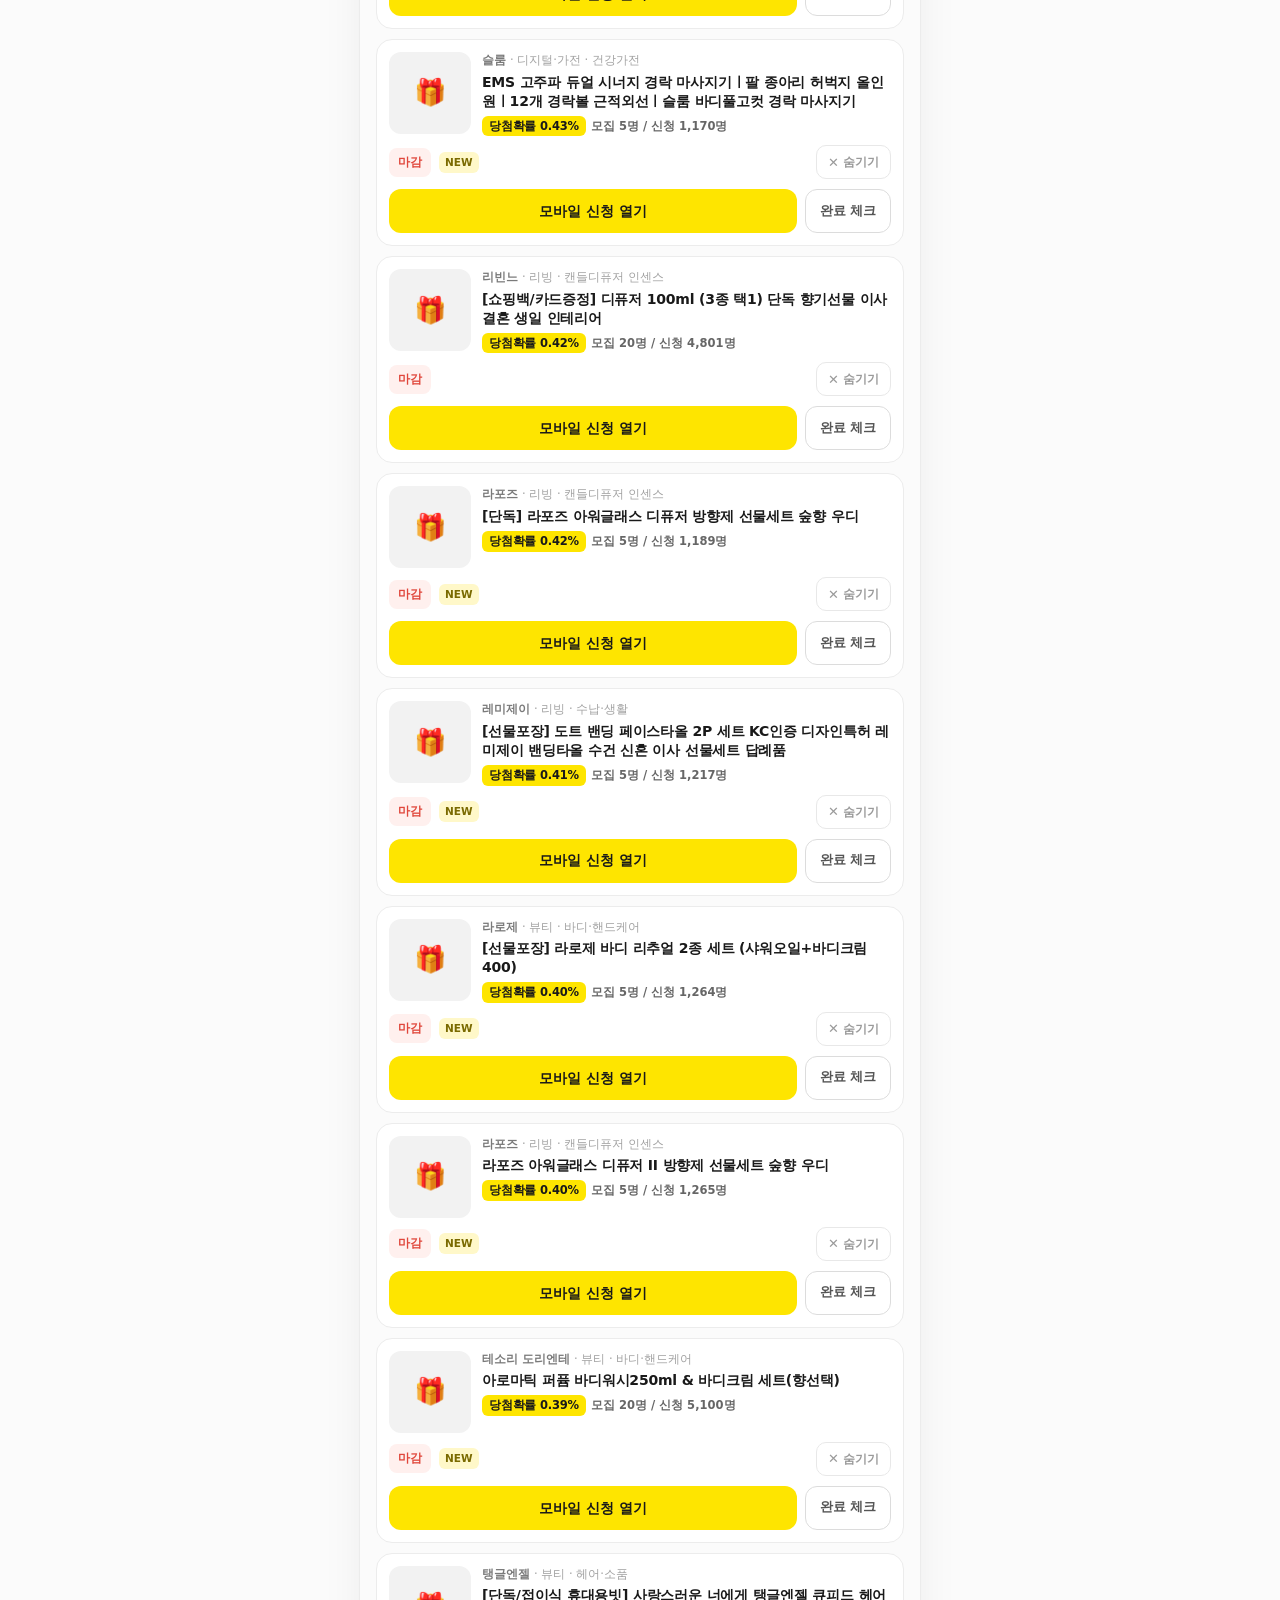
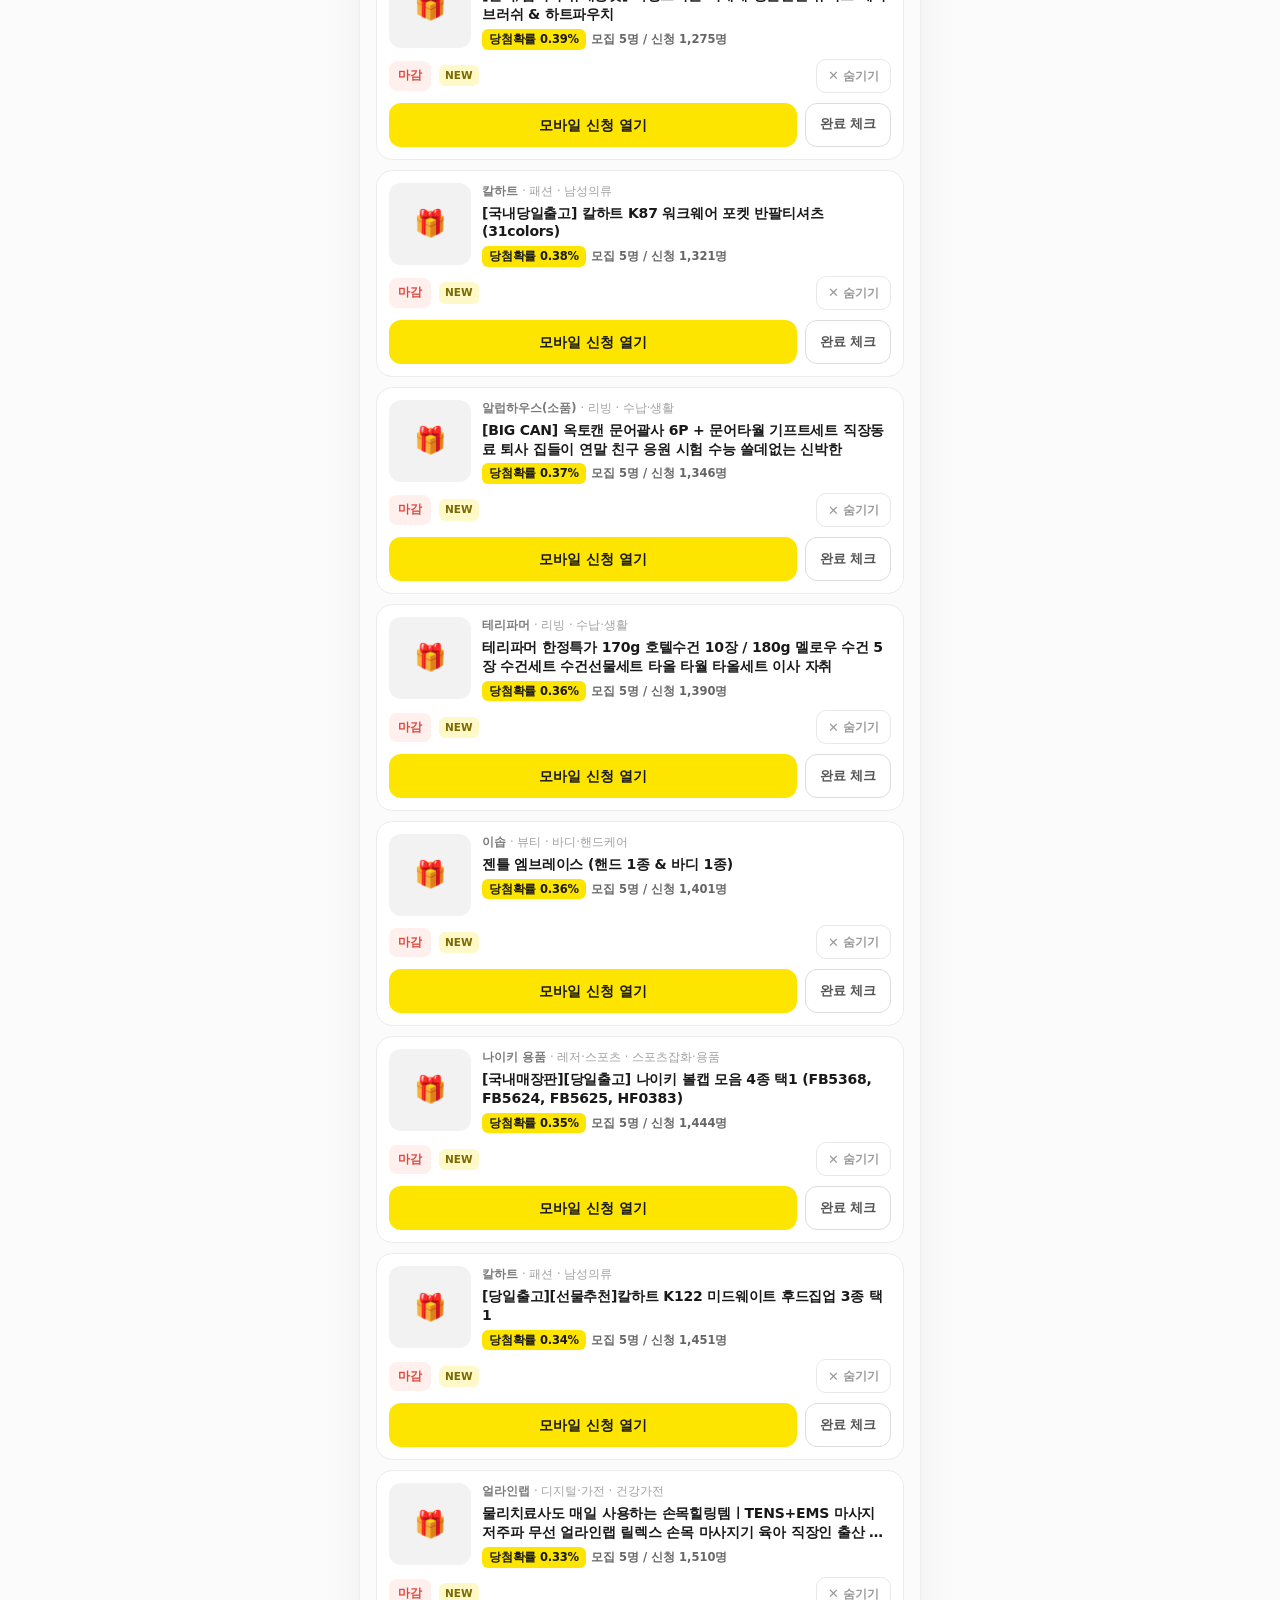
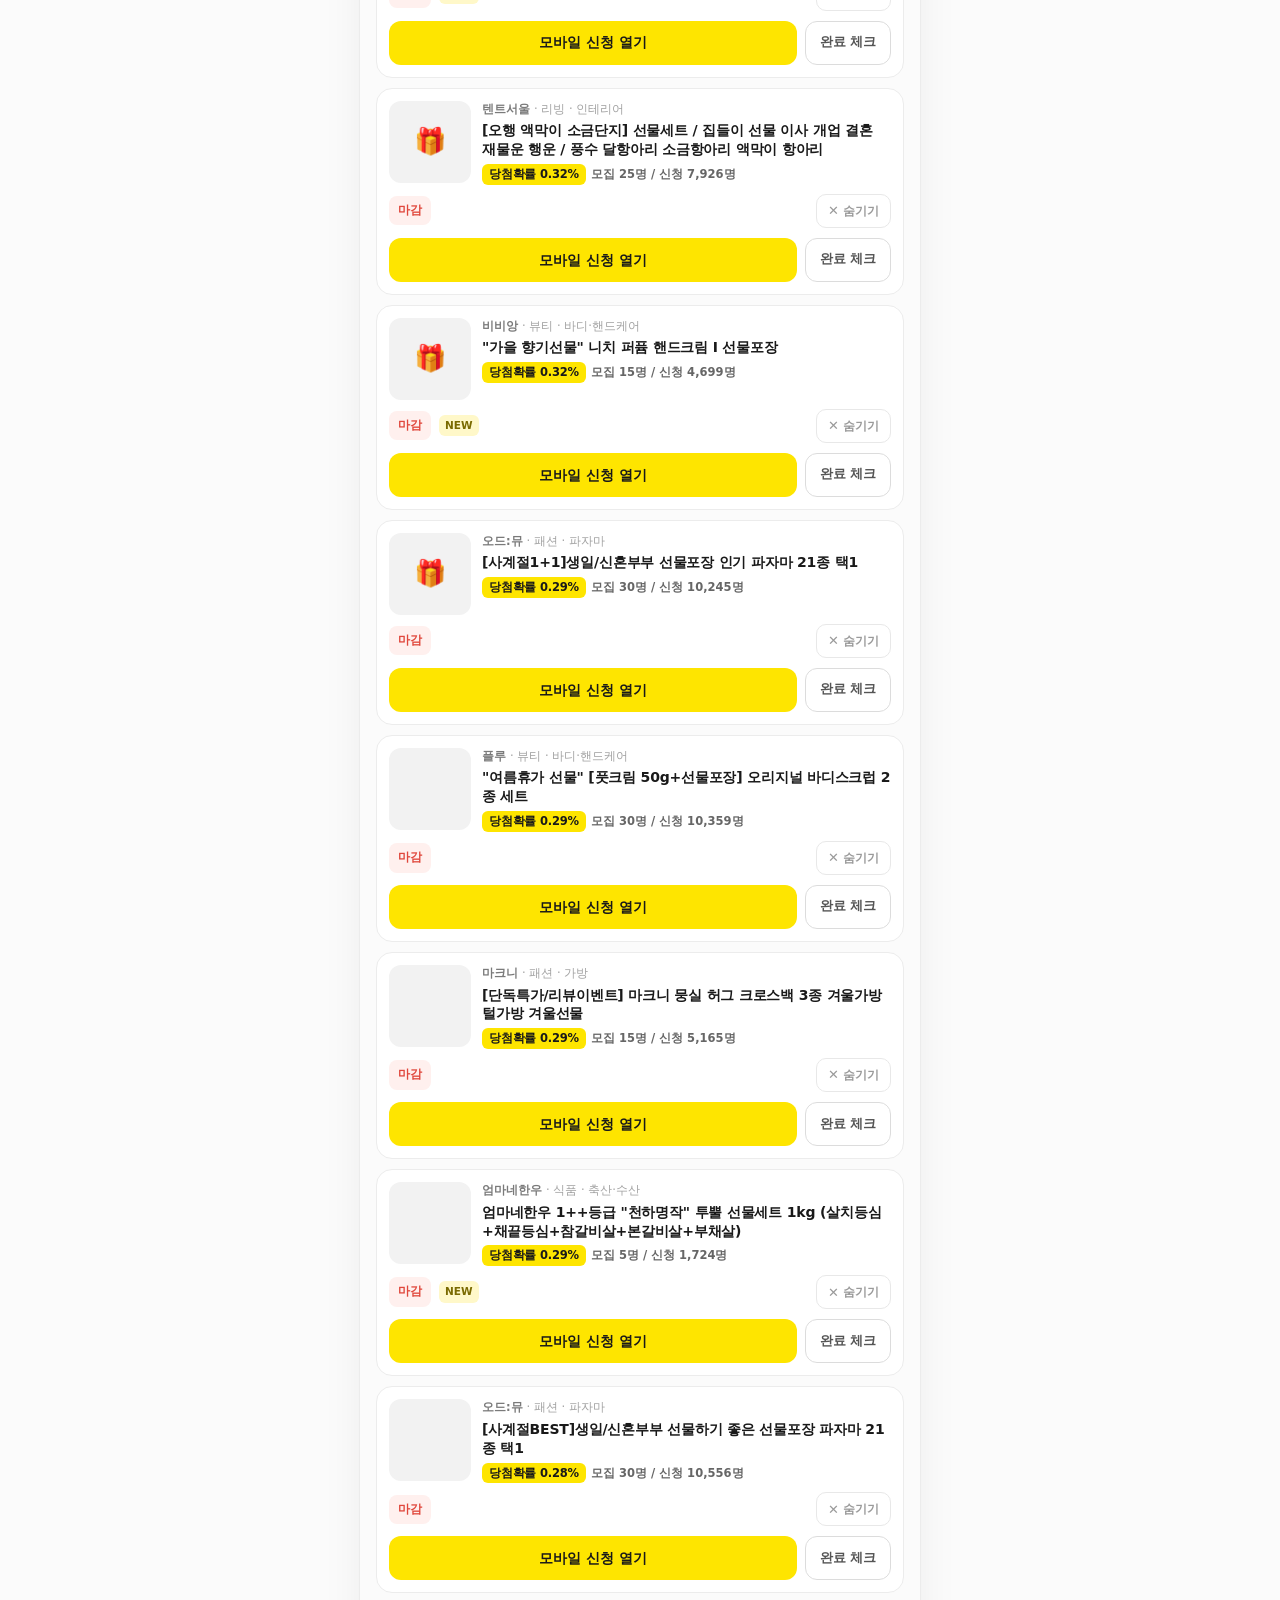
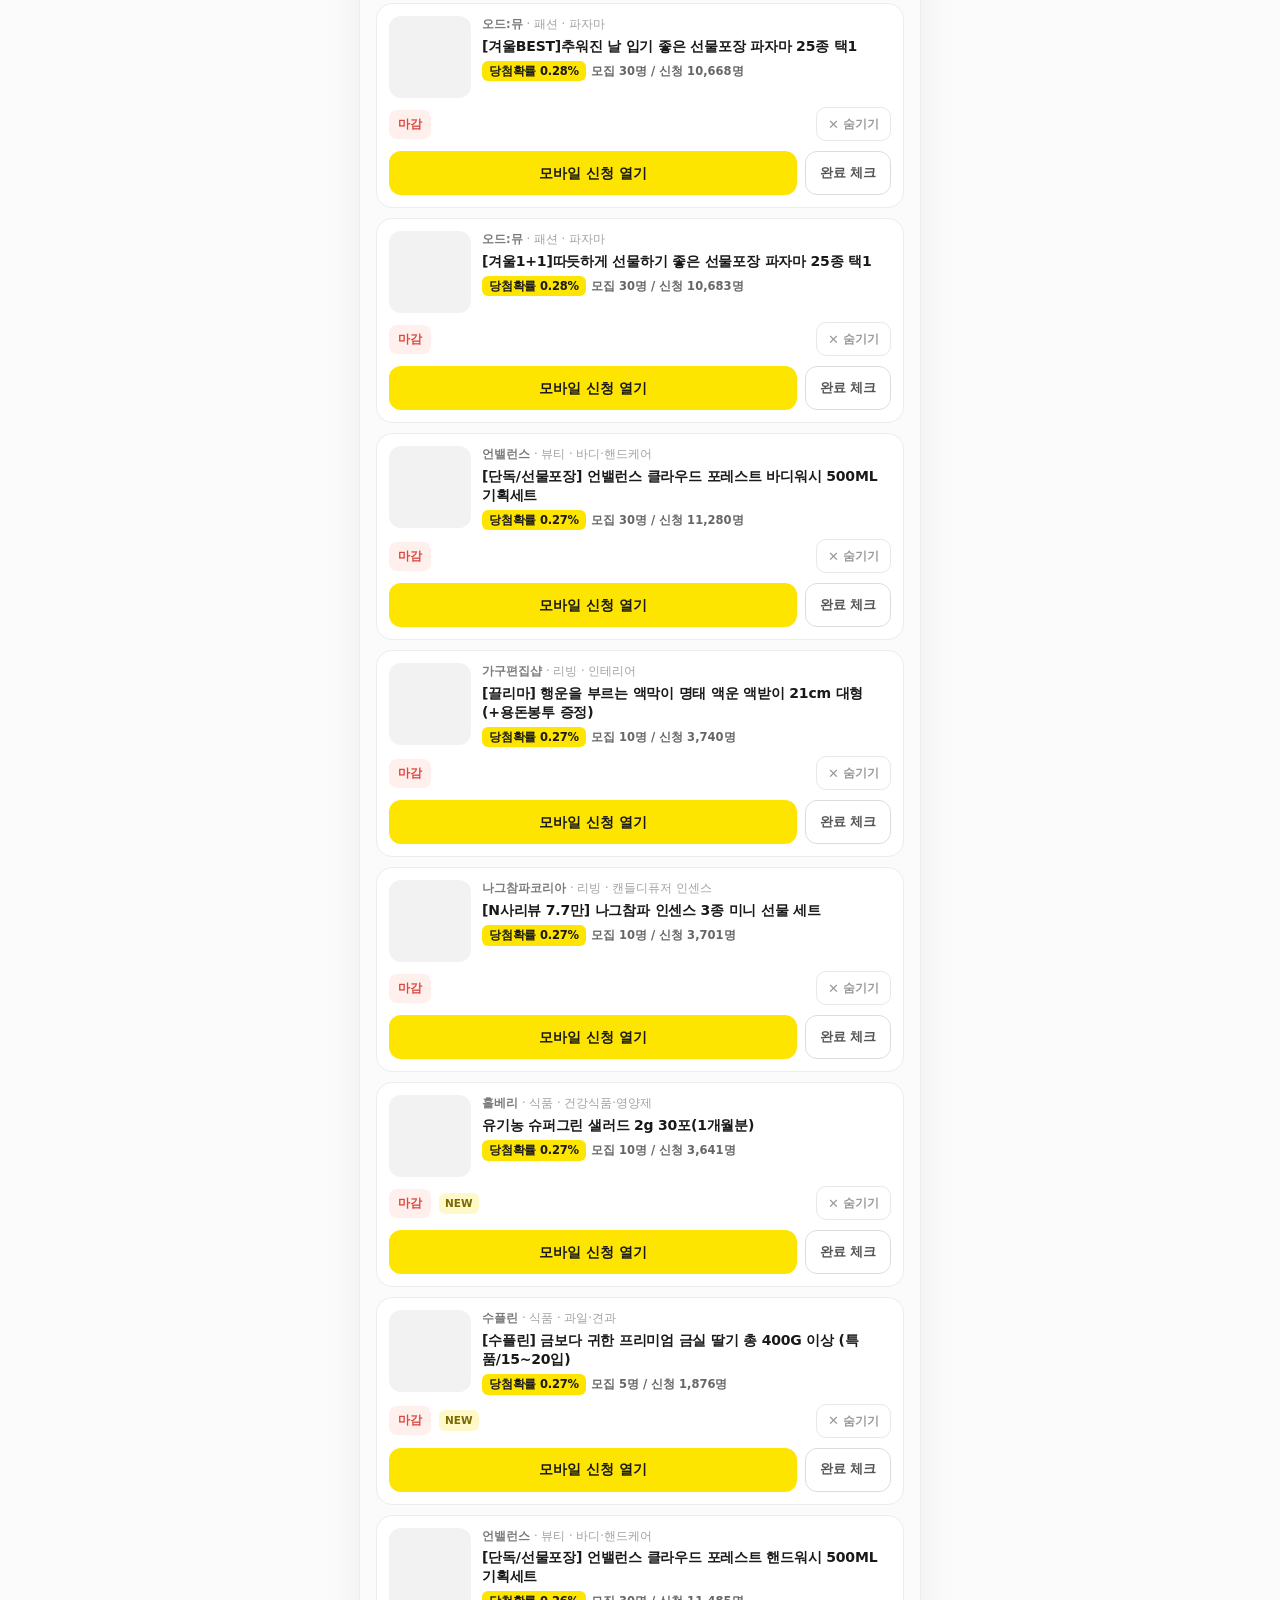
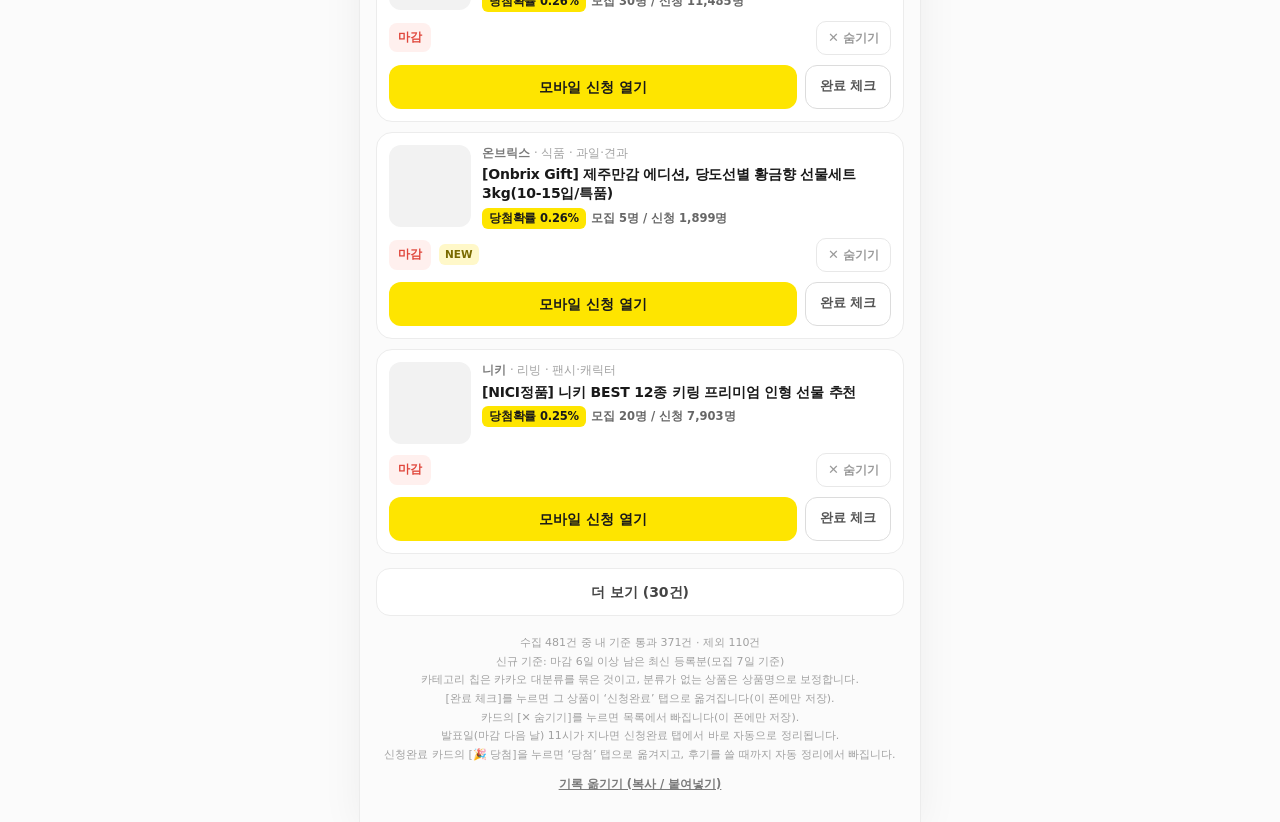
==== commit 0121d186: "feat: 분할 화면에서 카톡을 옆 칸에 열기 (앱 v1.1) 갤럭시 Z 폴드 분할 화면에서 카톡을 열면 이 앱 자리를 카톡이 덮어써 피드로 돌아와야 했던 문제를 고친다. - An" ====
--- a/index.html
+++ b/index.html
@@ -20,7 +20,10 @@
       <h1>🎁 카카오 체험단</h1>
       <p class="sub">선물하기 체험단 · 내 기준으로 이미 걸러둔 목록</p>
     </div>
-    <button id="refresh" type="button" aria-label="새로고침" title="새로고침">⟳</button>
+    <div class="hd-act">
+      <button id="splitKakao" type="button" hidden aria-label="분할 화면으로 카톡 열기" title="분할 화면으로 카톡 열기">🪟 분할 카톡</button>
+      <button id="refresh" type="button" aria-label="새로고침" title="새로고침">⟳</button>
+    </div>
   </div>
   <div class="stats">
     <div class="stat"><span class="v" id="stScope">–</span><span class="k" id="stScopeLabel">미신청</span></div>
@@ -77,6 +80,14 @@
 <noscript><p class="empty">이 페이지는 자바스크립트가 필요합니다.</p></noscript>
 <footer id="foot"></footer>
 <div id="toast" role="status" aria-live="polite"></div>
+
+<!-- 분할 화면 안내 — 앱(WebView)에서 전체 화면일 때만 뜬다. 일반 브라우저에선 버튼도 숨김 -->
+<div class="split-tip" id="splitTip" hidden role="dialog" aria-labelledby="splitTipTitle">
+  <p class="split-tip-t" id="splitTipTitle">🪟 분할 화면으로 카톡과 같이 쓰기</p>
+  <p class="split-tip-b">화면을 반으로 나눠 <b>카톡</b>과 <b>이 앱</b>을 나란히 연 뒤,
+    가운데 <b>점 3개 → ★ 홈 화면에 추가</b>해 두면 다음부터 1초 만에 같이 열려요.</p>
+  <div class="split-tip-a"><button id="splitTipClose" type="button">확인</button></div>
+</div>
 
 <!-- 카톡으로 나갔다 돌아왔을 때 — 방금 연 상품을 한 번에 완료 처리하는 배너 -->
 <div class="retbar" id="retBar" hidden role="status" aria-live="polite">
--- a/styles.css
+++ b/styles.css
@@ -35,6 +35,17 @@
   display:flex;align-items:center;justify-content:center;transition:transform .3s
 }
 #refresh.spin{transform:rotate(360deg)}
+/* 헤더 오른쪽 버튼 묶음 — 분할 카톡(앱에서만) + 새로고침 */
+.hd-act{flex:0 0 auto;display:flex;align-items:center;gap:6px}
+#splitKakao{
+  flex:0 0 auto;height:32px;padding:0 10px;border-radius:999px;border:0;
+  background:rgba(255,255,255,.55);color:#5c5300;font-size:12px;font-weight:800;letter-spacing:-.3px;
+  display:flex;align-items:center;gap:4px;white-space:nowrap;transition:background .2s
+}
+#splitKakao[hidden]{display:none}
+#splitKakao:active{background:rgba(255,255,255,.85)}
+#splitKakao.ready{background:var(--ink);color:#fff}
+@media (max-width:359px){#splitKakao{padding:0 8px;font-size:11.5px}}
 .stats{display:grid;grid-template-columns:repeat(4,1fr);gap:8px;margin-top:12px}
 .stat{background:rgba(255,255,255,.62);border-radius:12px;padding:8px 6px;text-align:center}
 .stat .v{display:block;font-size:17px;font-weight:800;letter-spacing:-.5px}
@@ -278,6 +289,23 @@
 body.has-retbar{padding-bottom:calc(96px + var(--safe-b))}
 body.has-retbar #toast{bottom:calc(78px + var(--safe-b))}
 
+/* ── 분할 화면 안내(앱 전용) ─────────────── */
+.split-tip{
+  position:fixed;left:50%;transform:translateX(-50%);bottom:calc(10px + var(--safe-b));z-index:55;
+  width:min(520px,calc(100% - 20px));background:#fff;border-radius:16px;
+  box-shadow:0 8px 30px rgba(0,0,0,.18),0 0 0 1px var(--line);padding:14px 16px 12px
+}
+.split-tip[hidden]{display:none}
+.split-tip .split-tip-t{margin:0;font-size:14px;font-weight:800;letter-spacing:-.3px}
+.split-tip .split-tip-b{margin:5px 0 0;font-size:12.5px;line-height:1.5;color:#555}
+.split-tip .split-tip-b b{color:var(--ink)}
+.split-tip .split-tip-a{display:flex;justify-content:flex-end;margin-top:10px}
+.split-tip .split-tip-a button{
+  border:0;border-radius:10px;background:var(--kakao);color:var(--ink);
+  font-size:13px;font-weight:800;padding:8px 18px
+}
+body.has-splittip #toast{bottom:calc(148px + var(--safe-b))}
+
 /* ── 제외 키워드 시트 ─────────────── */
 .kw-add{display:grid;grid-template-columns:minmax(0,1fr) auto;gap:8px}
 #kwInput{
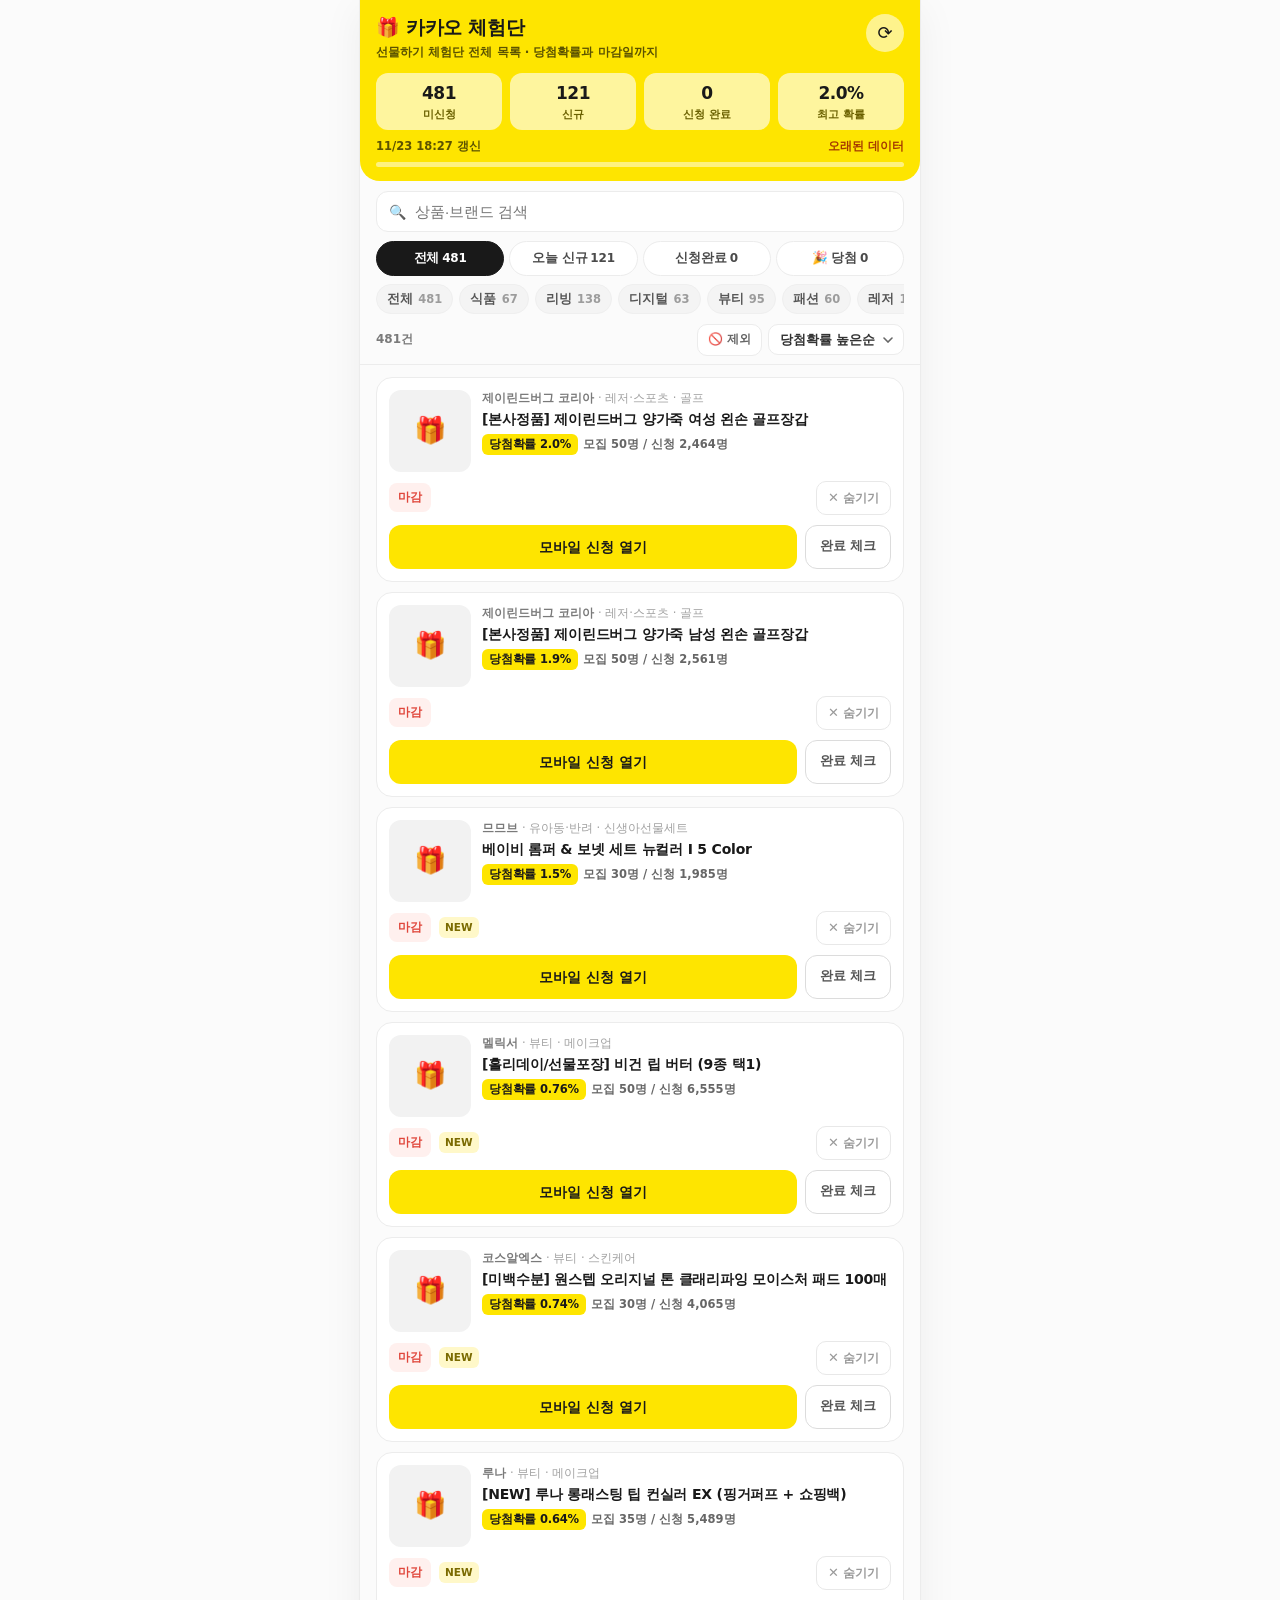
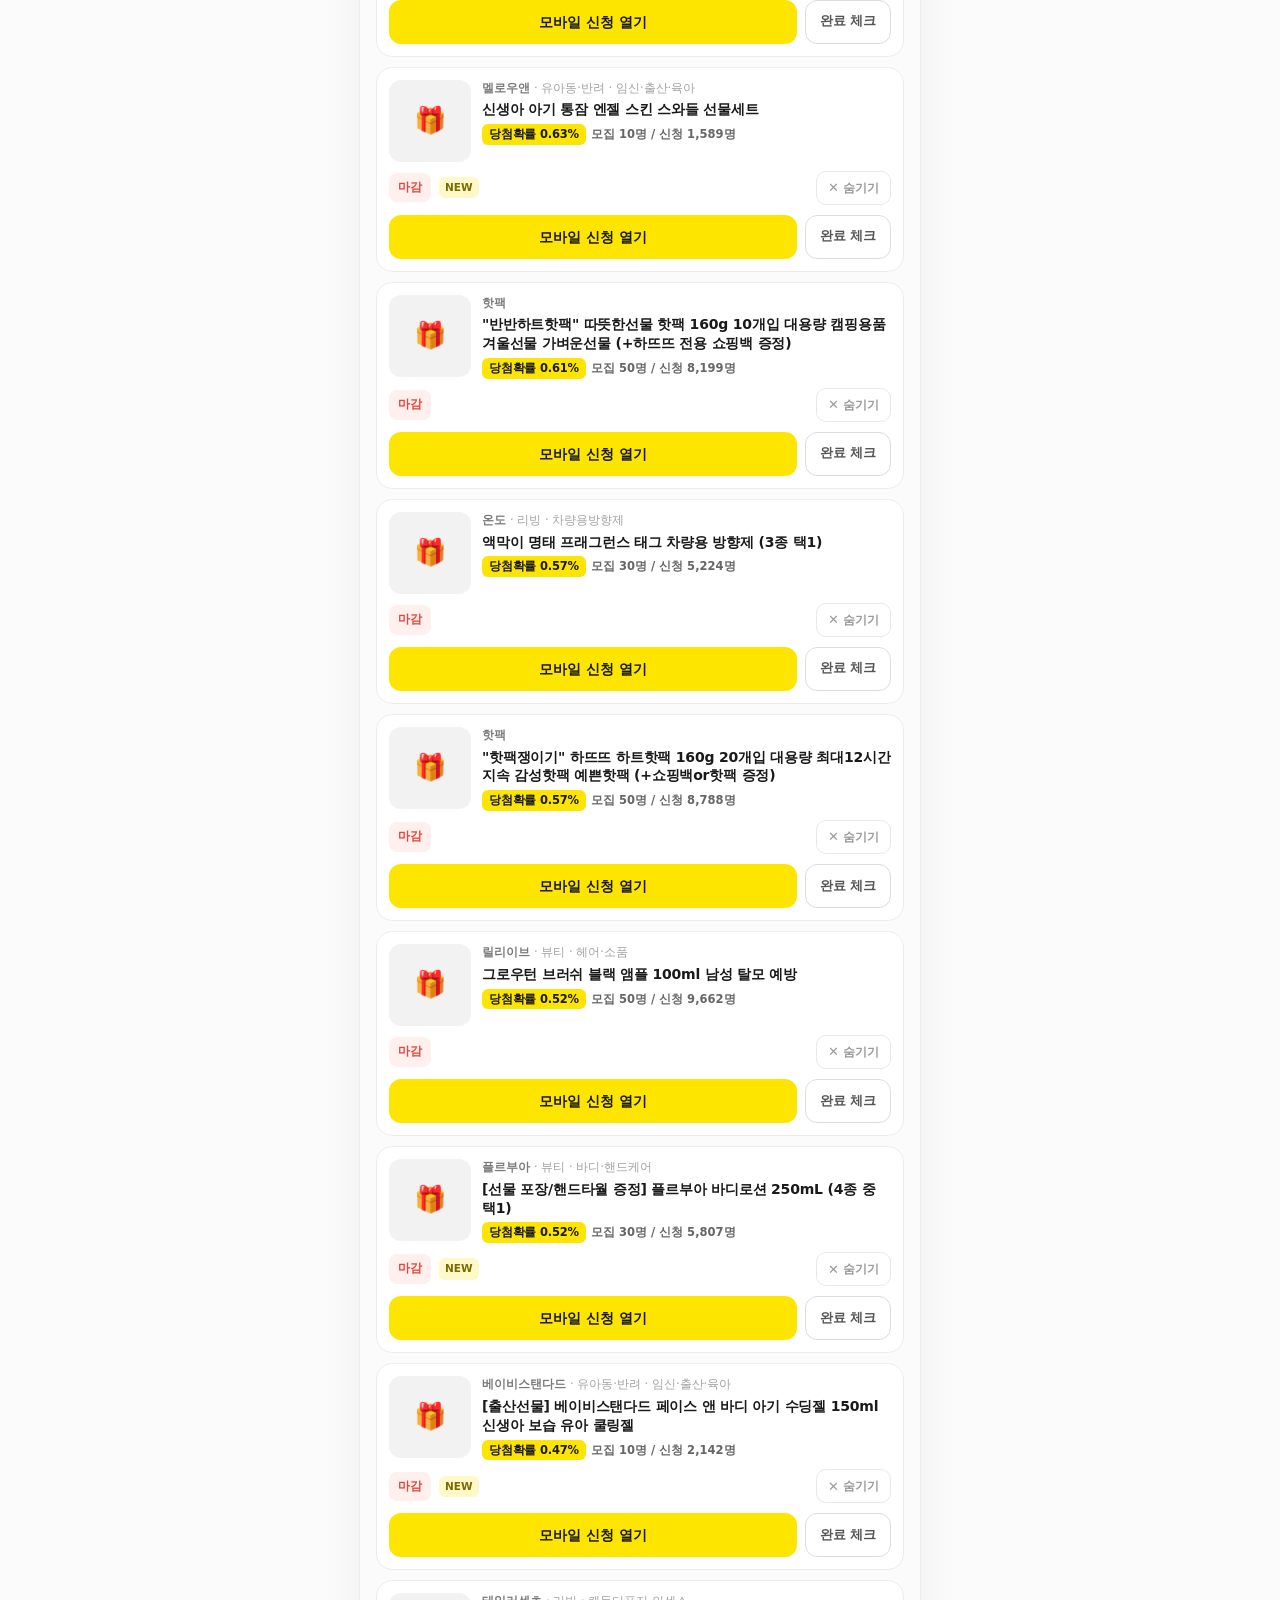
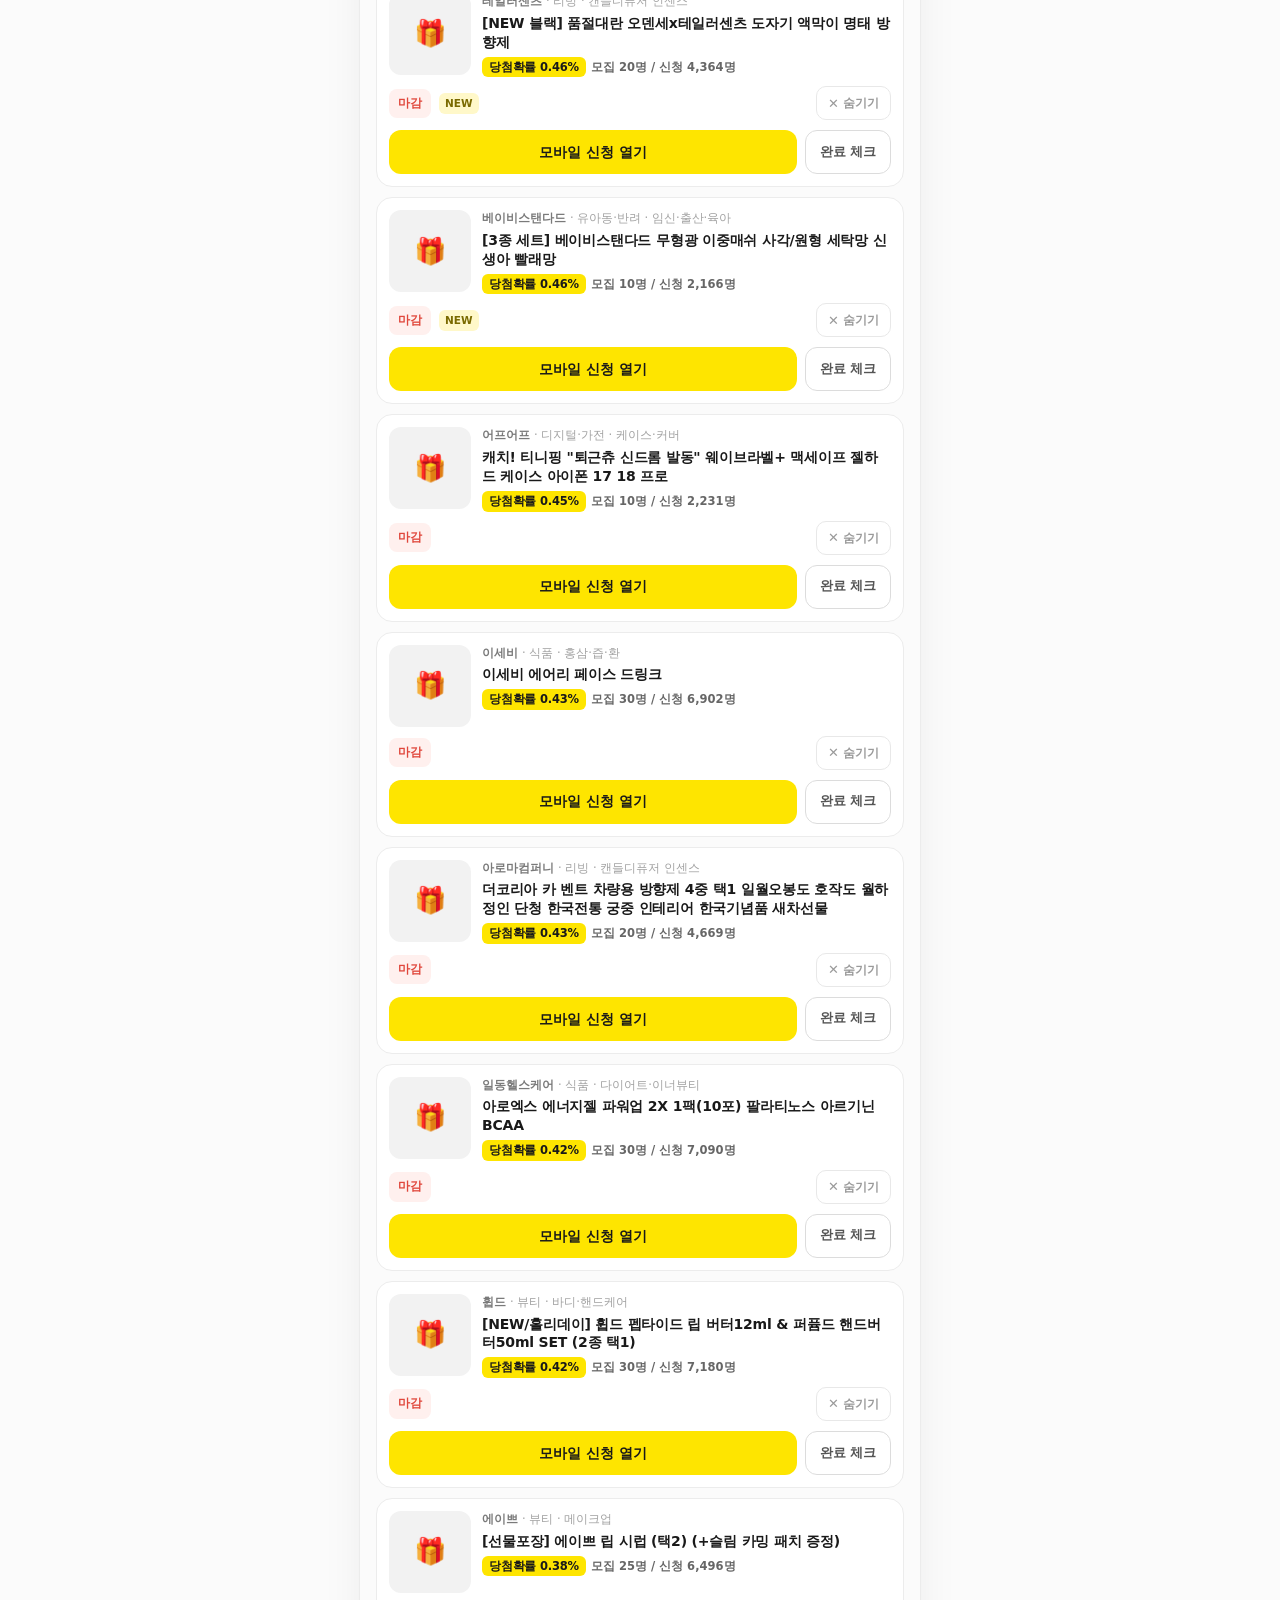
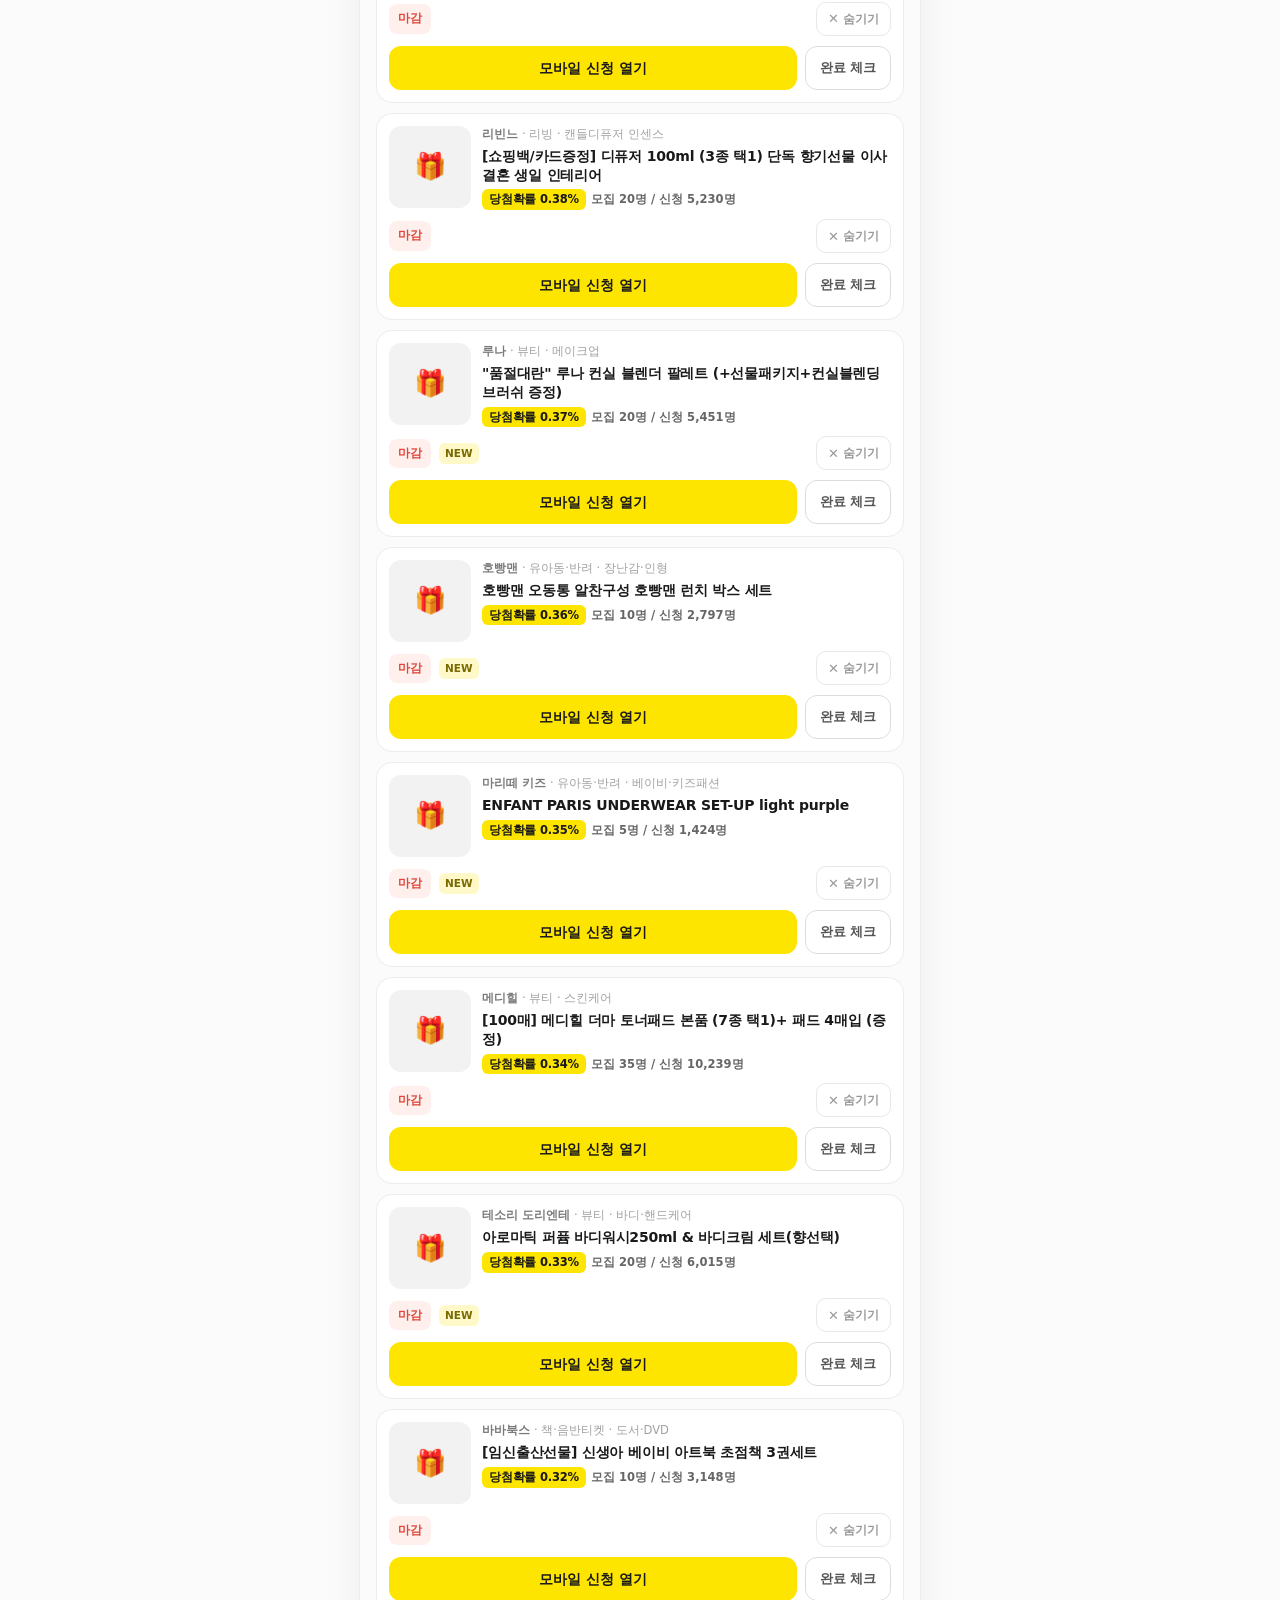
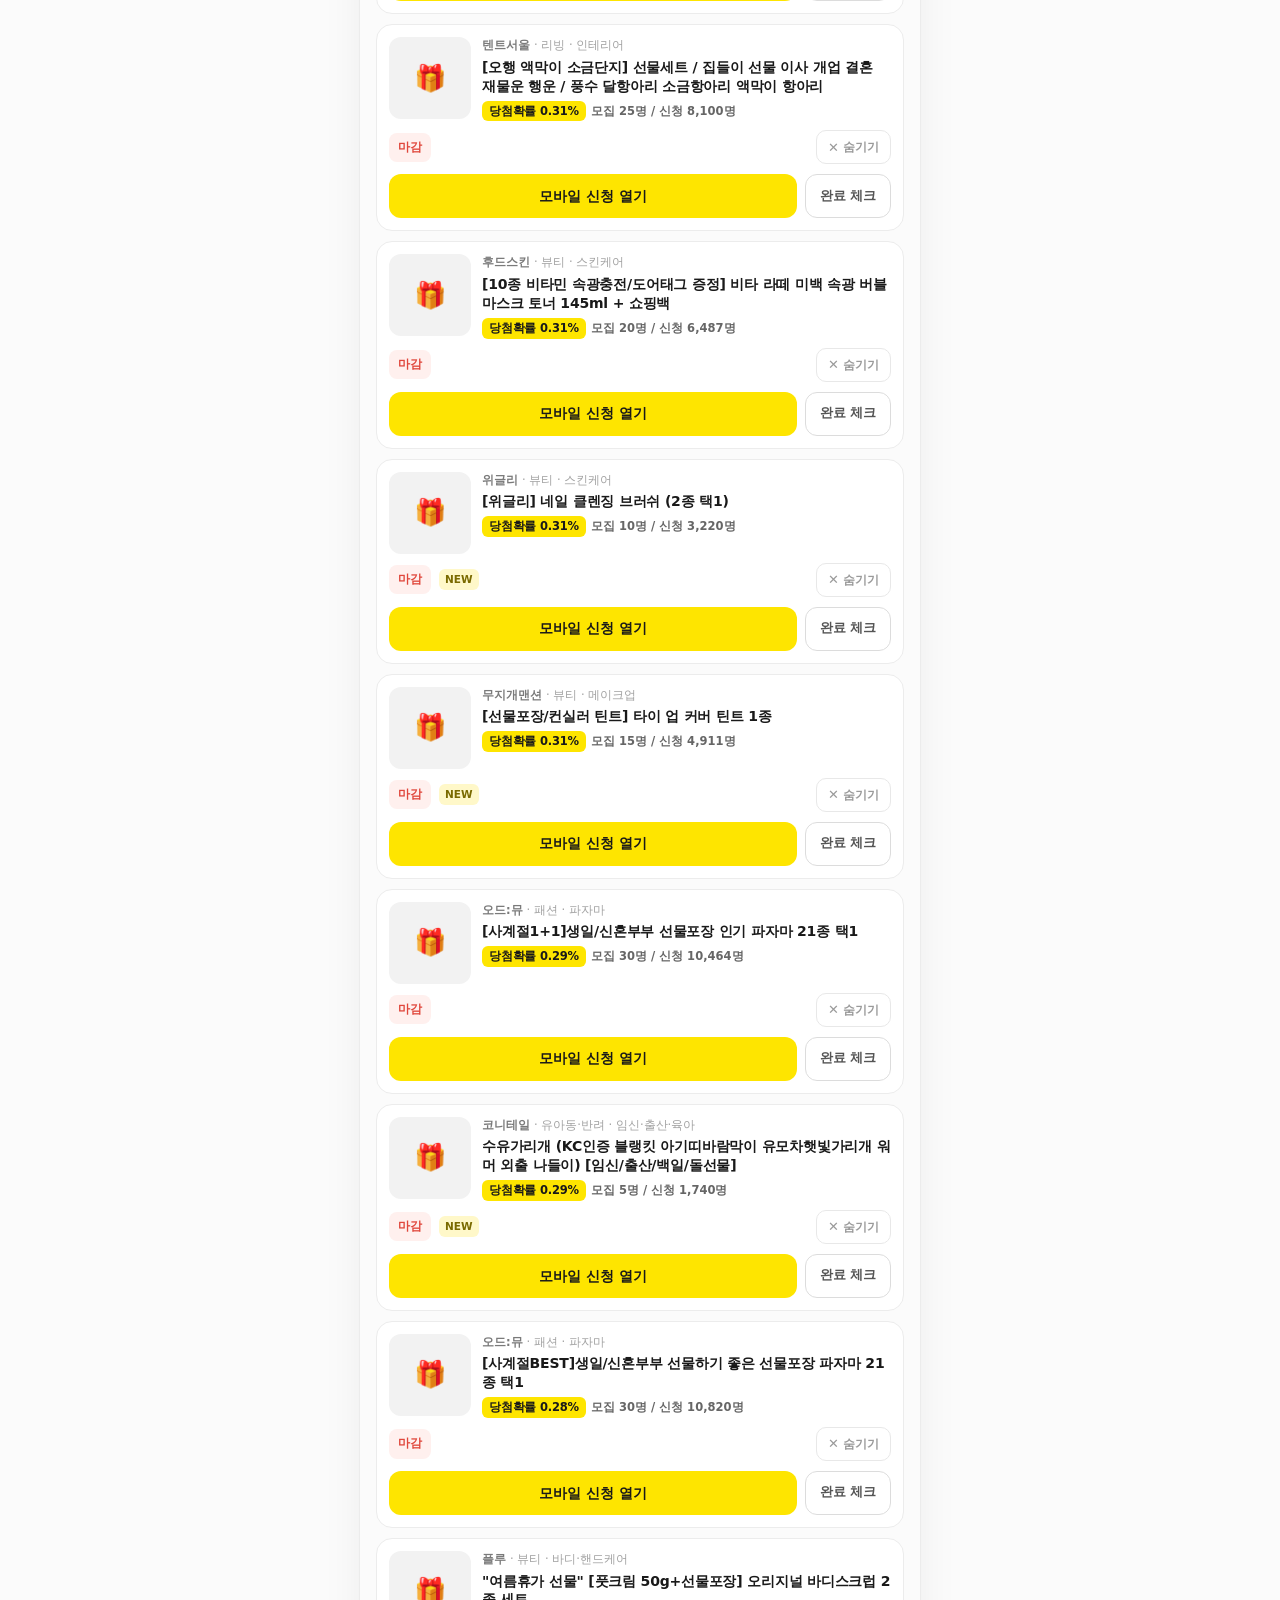
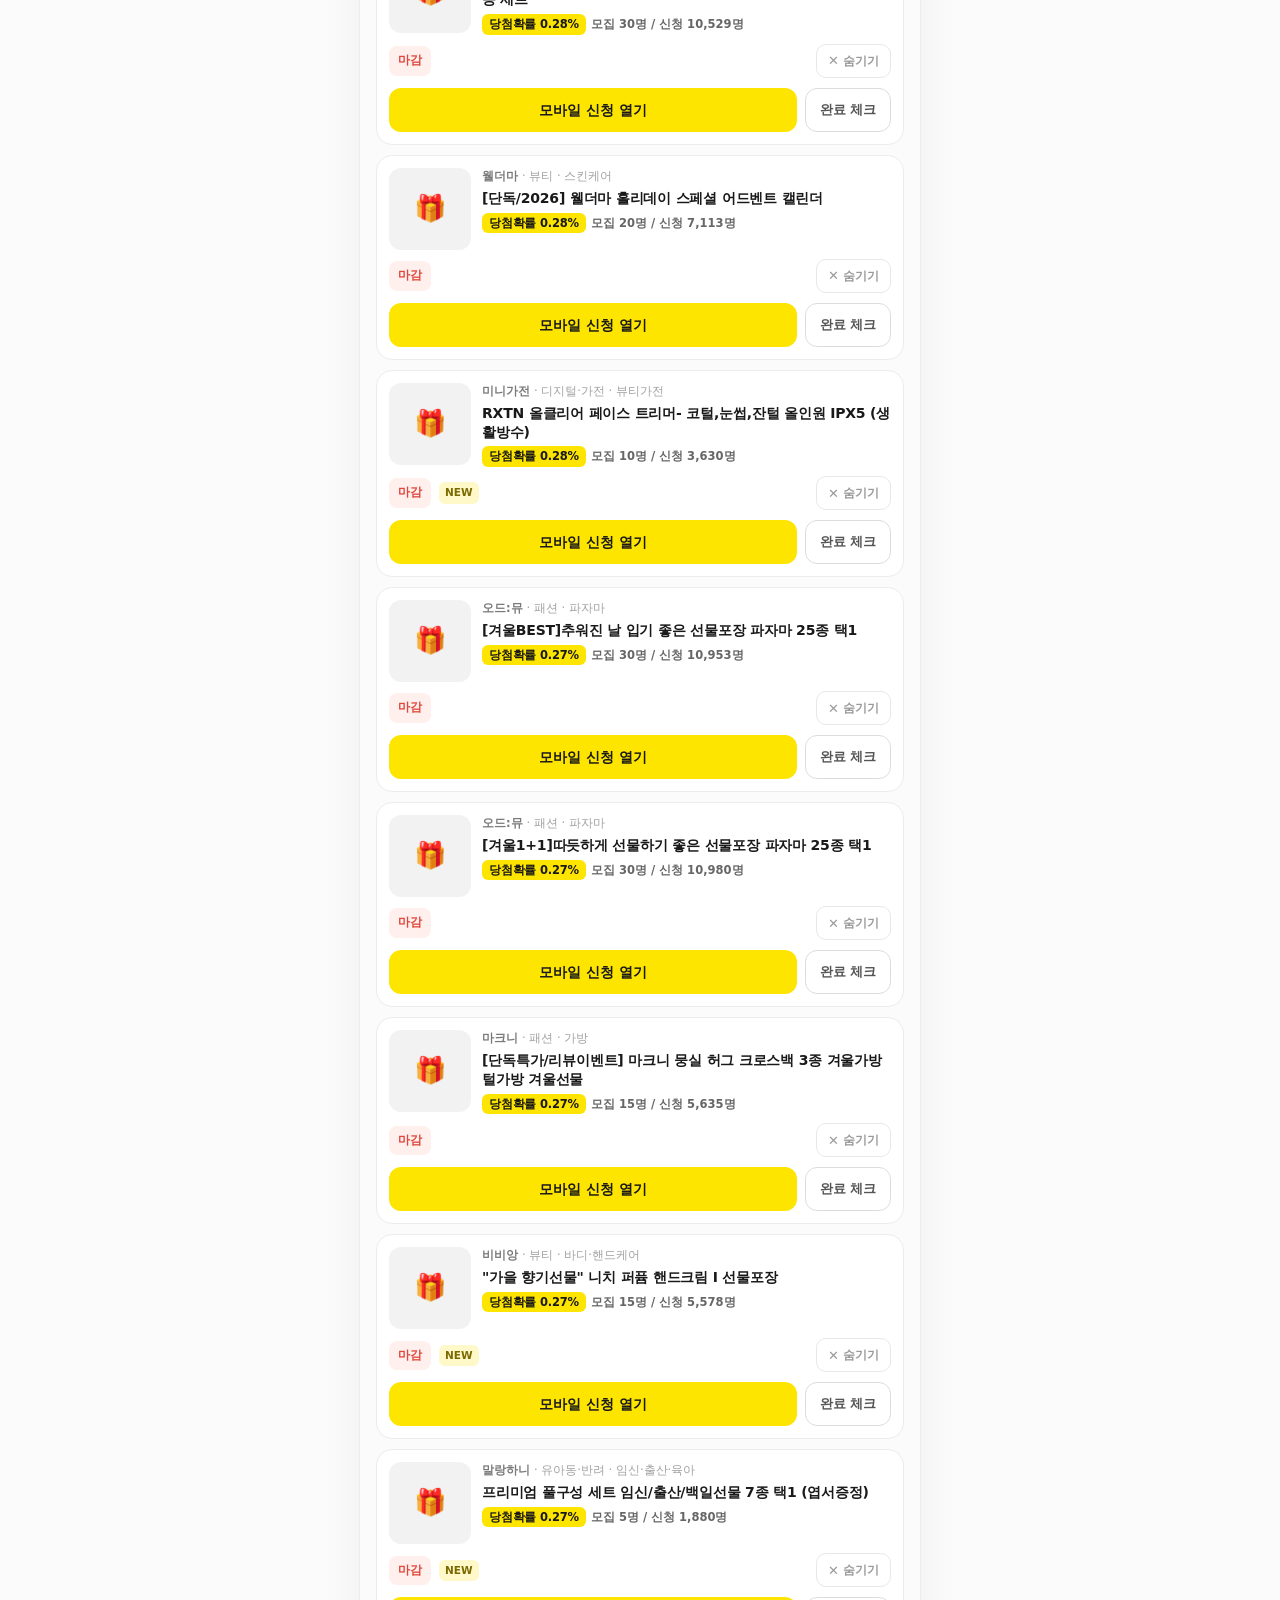
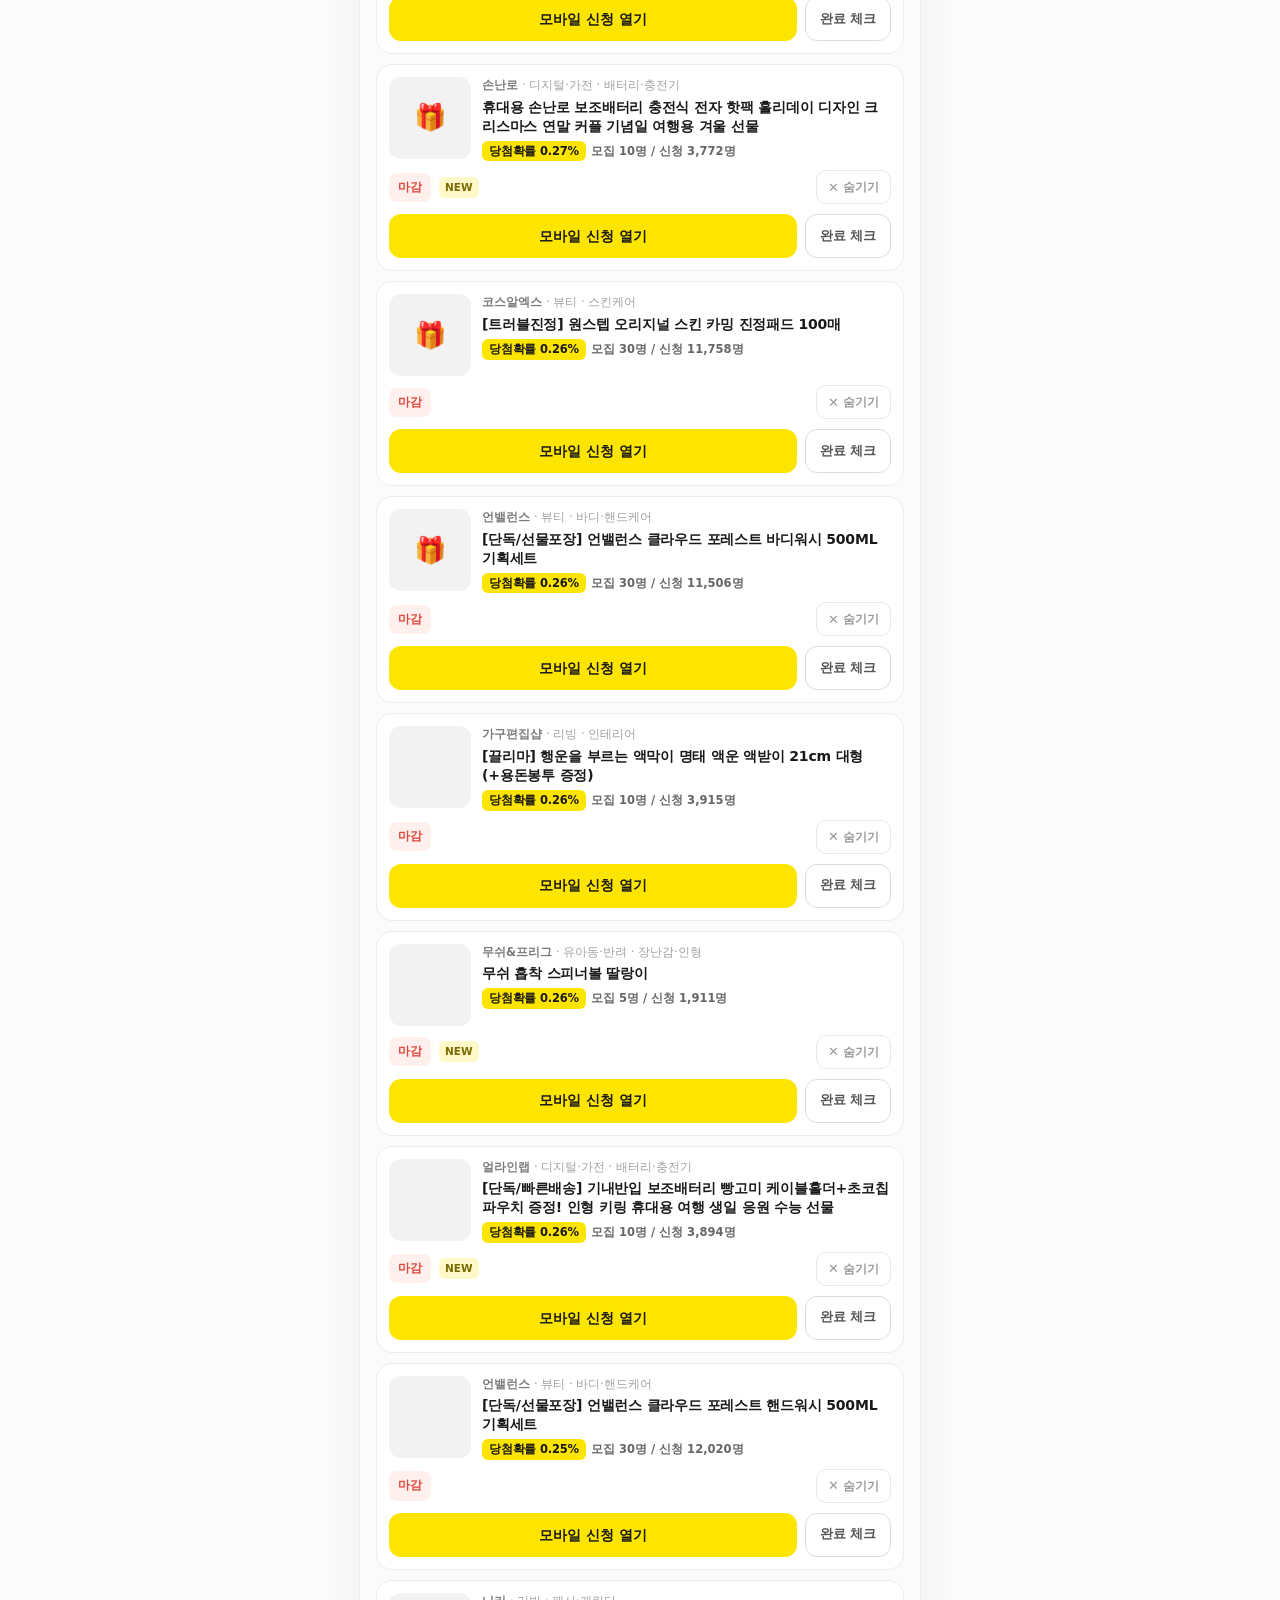
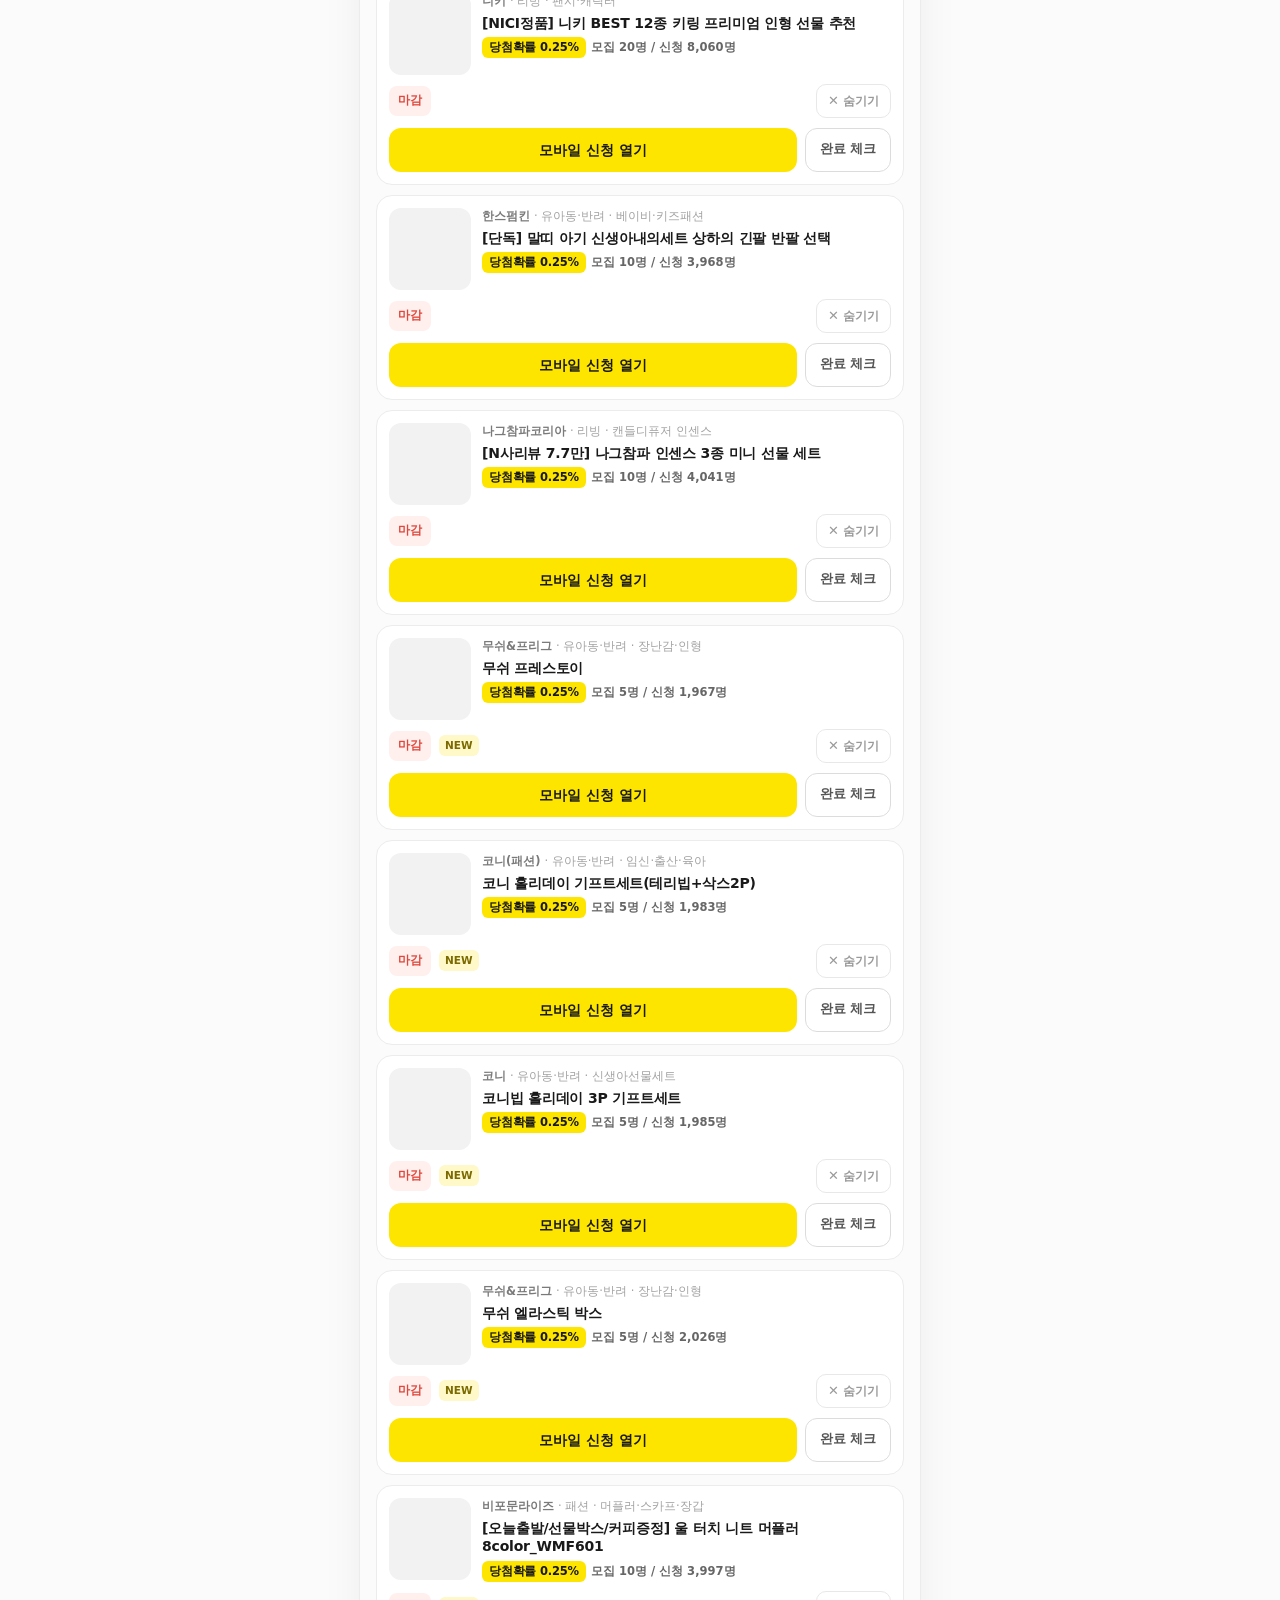
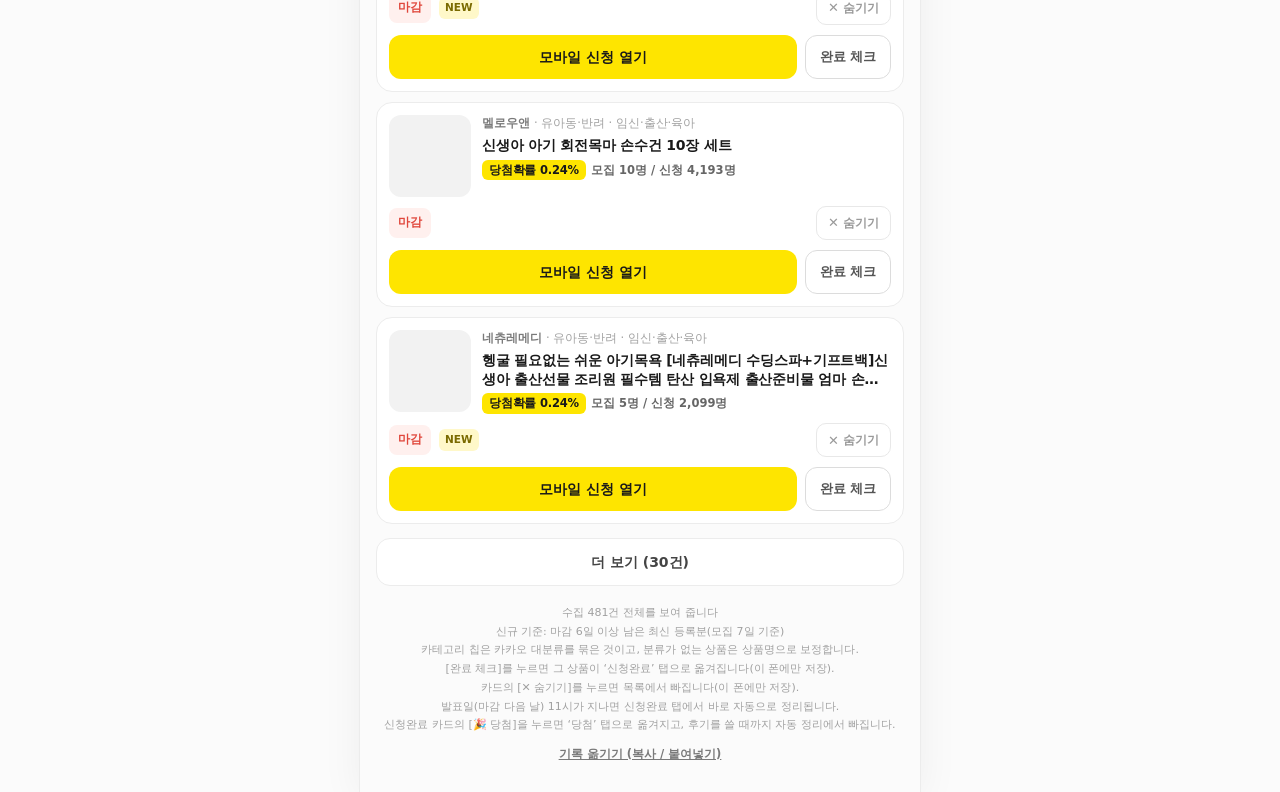
==== commit 67785118: "feat: 체험단 전체 공개(481건) + 🚫 제외 1탭 프리셋 - 수집 기본값을 ‘전체 포함’으로: excludedCount 0, 481건 모두 data/campaigns.jso" ====
--- a/index.html
+++ b/index.html
@@ -18,7 +18,7 @@
   <div class="hd-row">
     <div>
       <h1>🎁 카카오 체험단</h1>
-      <p class="sub">선물하기 체험단 · 내 기준으로 이미 걸러둔 목록</p>
+      <p class="sub">선물하기 체험단 전체 목록 · 당첨확률과 마감일까지</p>
     </div>
     <div class="hd-act">
       <button id="splitKakao" type="button" hidden aria-label="분할 화면으로 카톡 열기" title="분할 화면으로 카톡 열기">🪟 분할 카톡</button>
@@ -58,7 +58,7 @@
     <button class="chip cat" type="button" role="tab" aria-selected="false" data-cat="beauty">뷰티 <b>0</b></button>
     <button class="chip cat" type="button" role="tab" aria-selected="false" data-cat="fashion">패션 <b>0</b></button>
     <button class="chip cat" type="button" role="tab" aria-selected="false" data-cat="leisure">레저 <b>0</b></button>
-    <button class="chip cat" type="button" role="tab" aria-selected="false" data-cat="pet">반려 <b>0</b></button>
+    <button class="chip cat" type="button" role="tab" aria-selected="false" data-cat="pet">유아동·반려 <b>0</b></button>
     <button class="chip cat" type="button" role="tab" aria-selected="false" data-cat="etc">기타 <b>0</b></button>
   </div>
   <div class="sortrow">
@@ -137,6 +137,8 @@
     </div>
     <p class="sheet-desc">상품명·브랜드·카테고리에 이 단어가 들어간 상품은 <b>전체 · 오늘 신규</b> 목록과 건수에서 빠져요.
       <b>신청완료</b> 탭은 그대로 보여요. 저장은 이 폰(브라우저)에만 됩니다.</p>
+    <button class="kw-preset" id="kwPreset" type="button">👨 여성·아동·뷰티 한 번에 제외</button>
+    <p class="kw-preset-note" id="kwPresetNote"></p>
     <div class="kw-add">
       <input id="kwInput" type="text" placeholder="예: 여성, 아동, 화장품 (쉼표로 여러 개)"
         autocomplete="off" enterkeyhint="done" aria-label="제외 키워드 입력">
--- a/styles.css
+++ b/styles.css
@@ -307,6 +307,15 @@
 body.has-splittip #toast{bottom:calc(148px + var(--safe-b))}
 
 /* ── 제외 키워드 시트 ─────────────── */
+.kw-preset{
+  display:block;width:100%;min-height:46px;margin:2px 0 0;padding:10px 14px;
+  border-radius:12px;border:1px solid #f0d3ce;background:#fff6f5;color:#9a4139;
+  font-size:14px;font-weight:800;text-align:center
+}
+.kw-preset:active{background:#ffecea;border-color:#e9c2bc}
+.kw-preset.is-on{border-color:#cfe6cf;background:#f2faf2;color:#2f6b3a}
+.kw-preset-note{margin:7px 0 12px;font-size:11.5px;line-height:1.6;color:#a0a0a0}
+.kw-preset.is-on + .kw-preset-note{color:#4d7a55}
 .kw-add{display:grid;grid-template-columns:minmax(0,1fr) auto;gap:8px}
 #kwInput{
   width:100%;min-height:42px;border:1px solid var(--line);border-radius:11px;padding:10px 12px;
